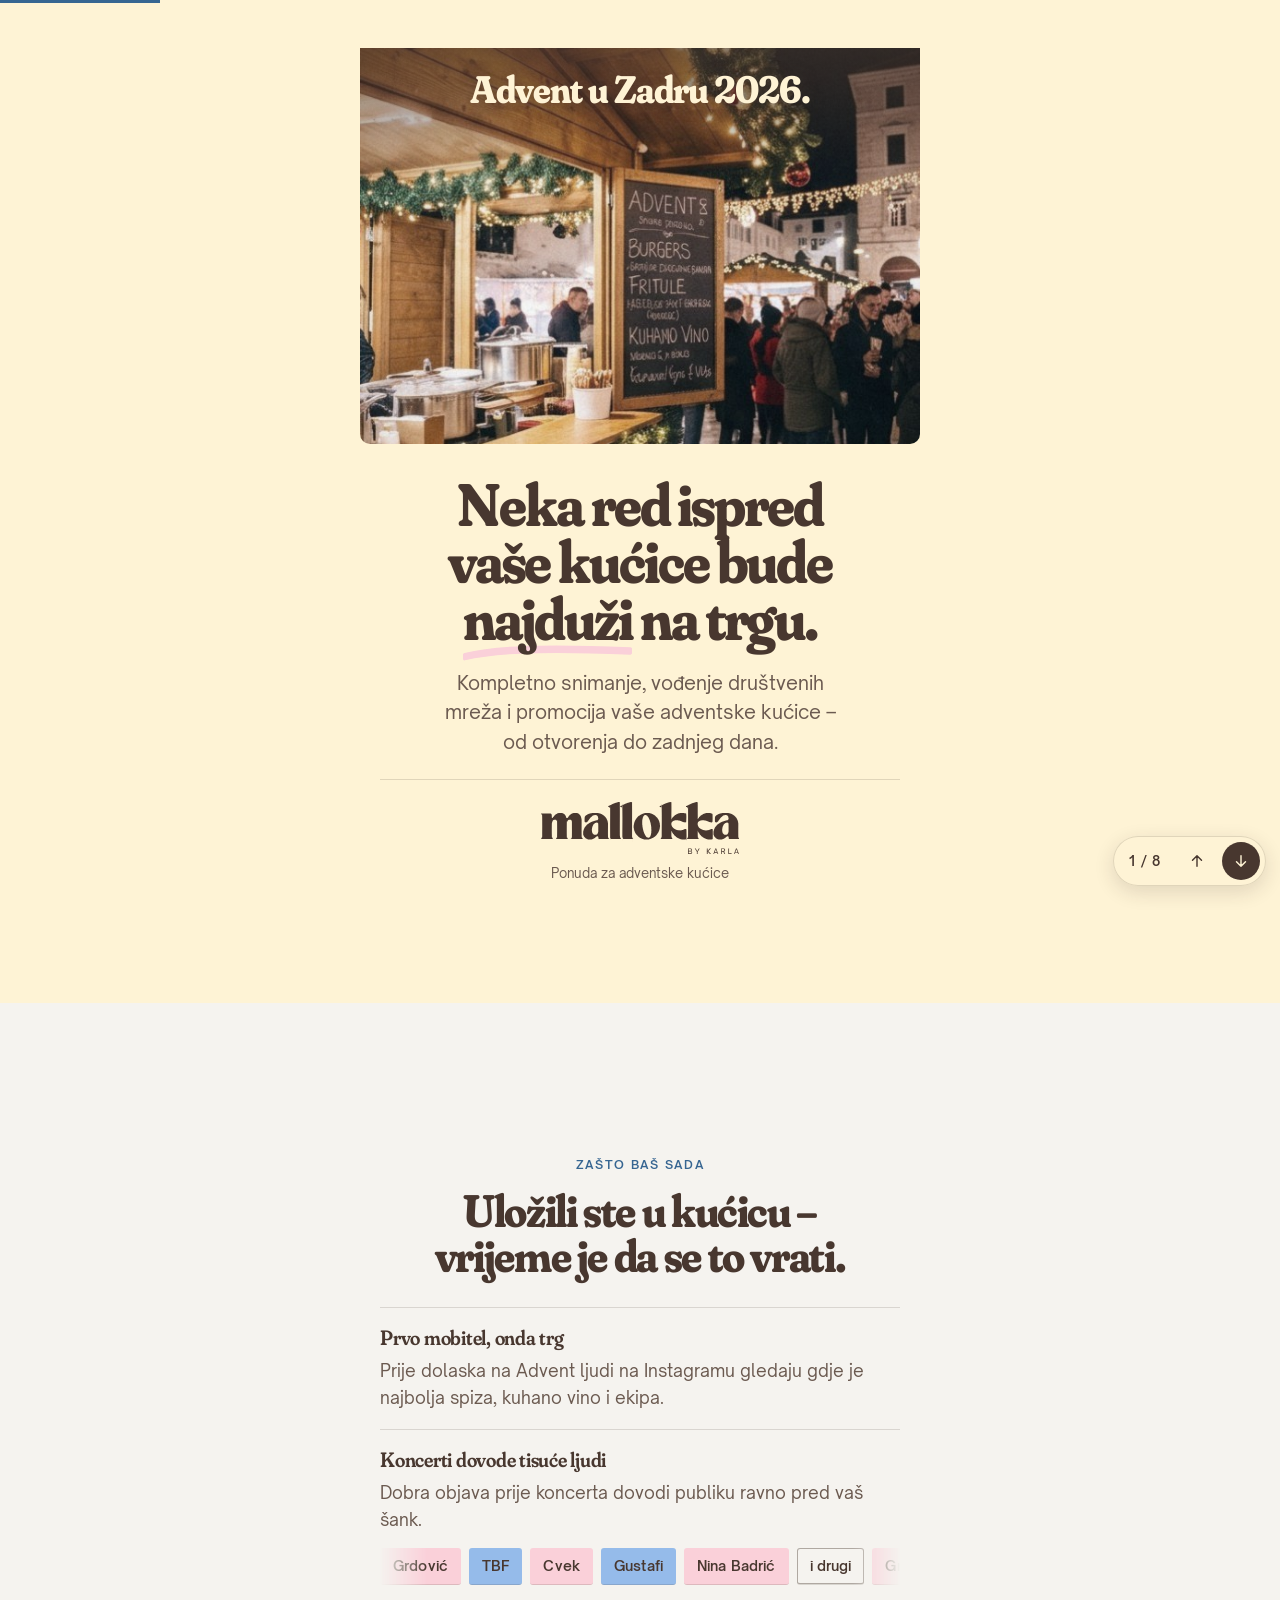
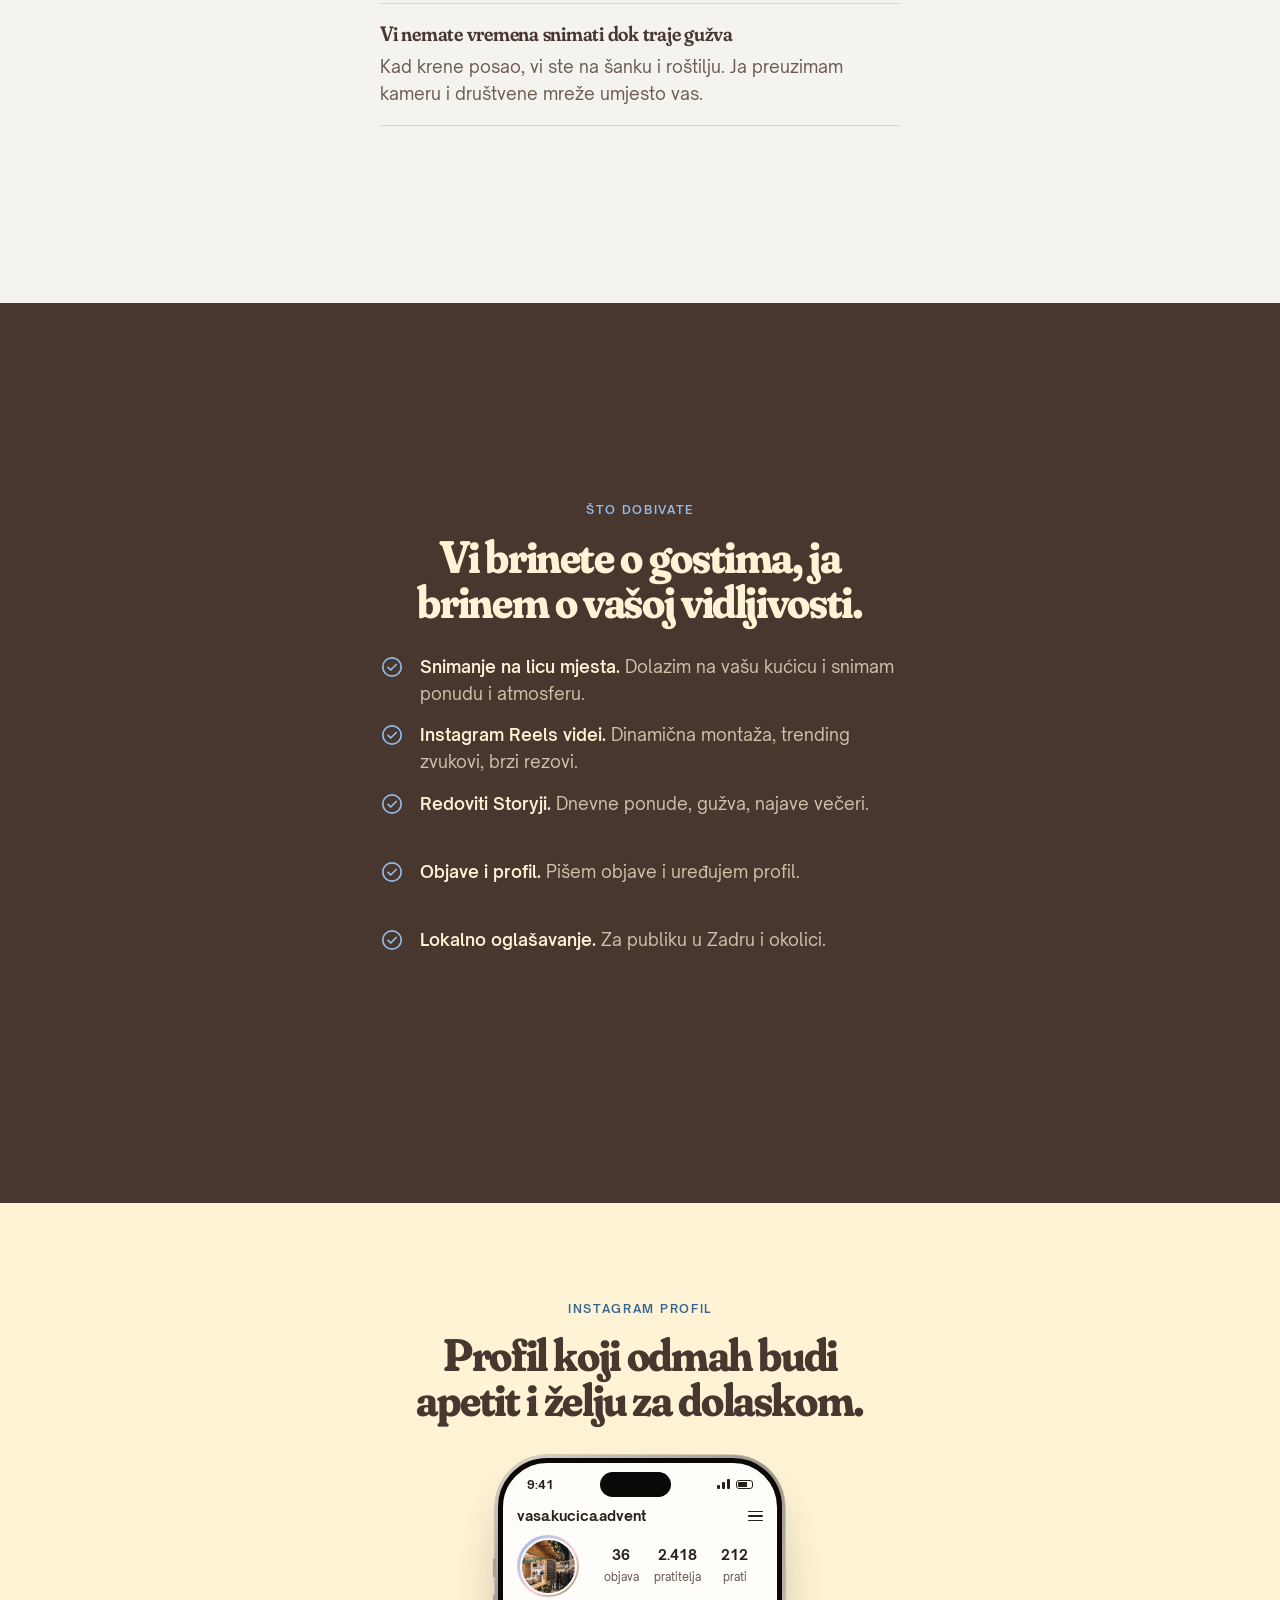
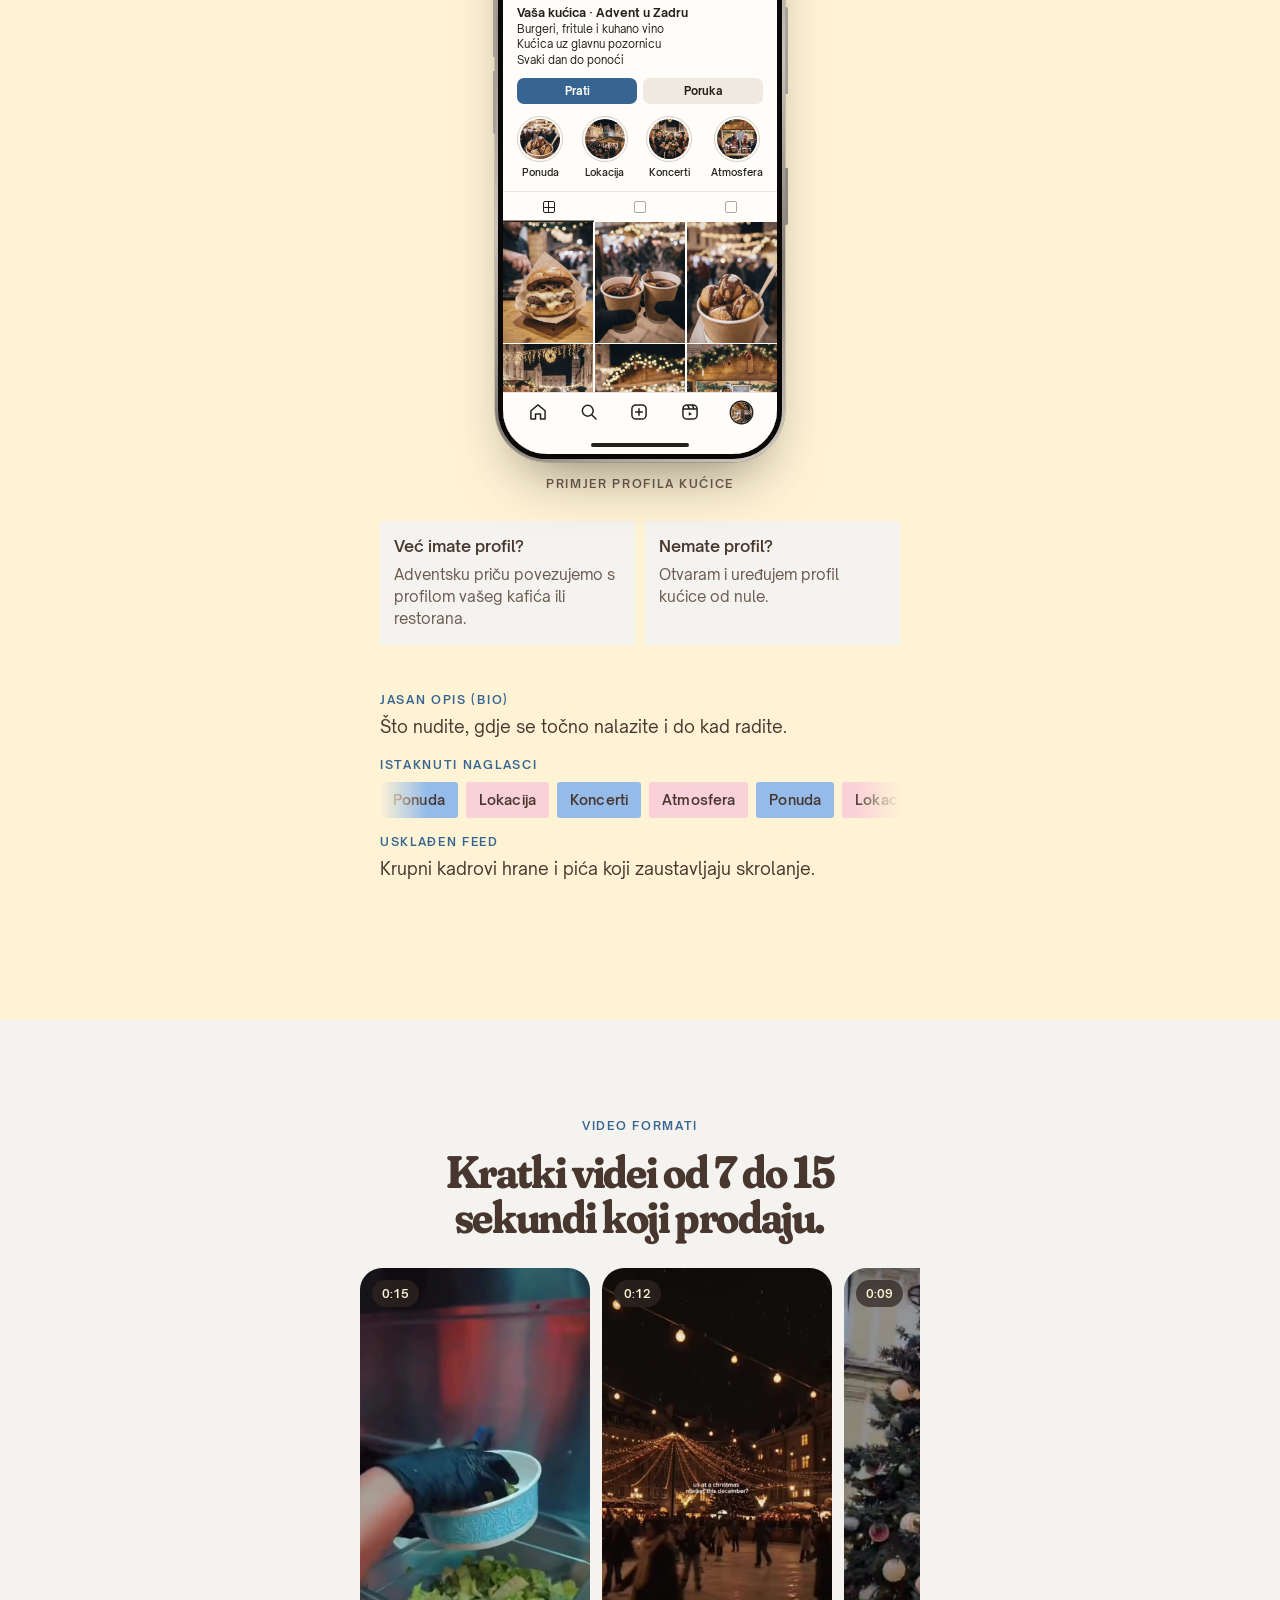
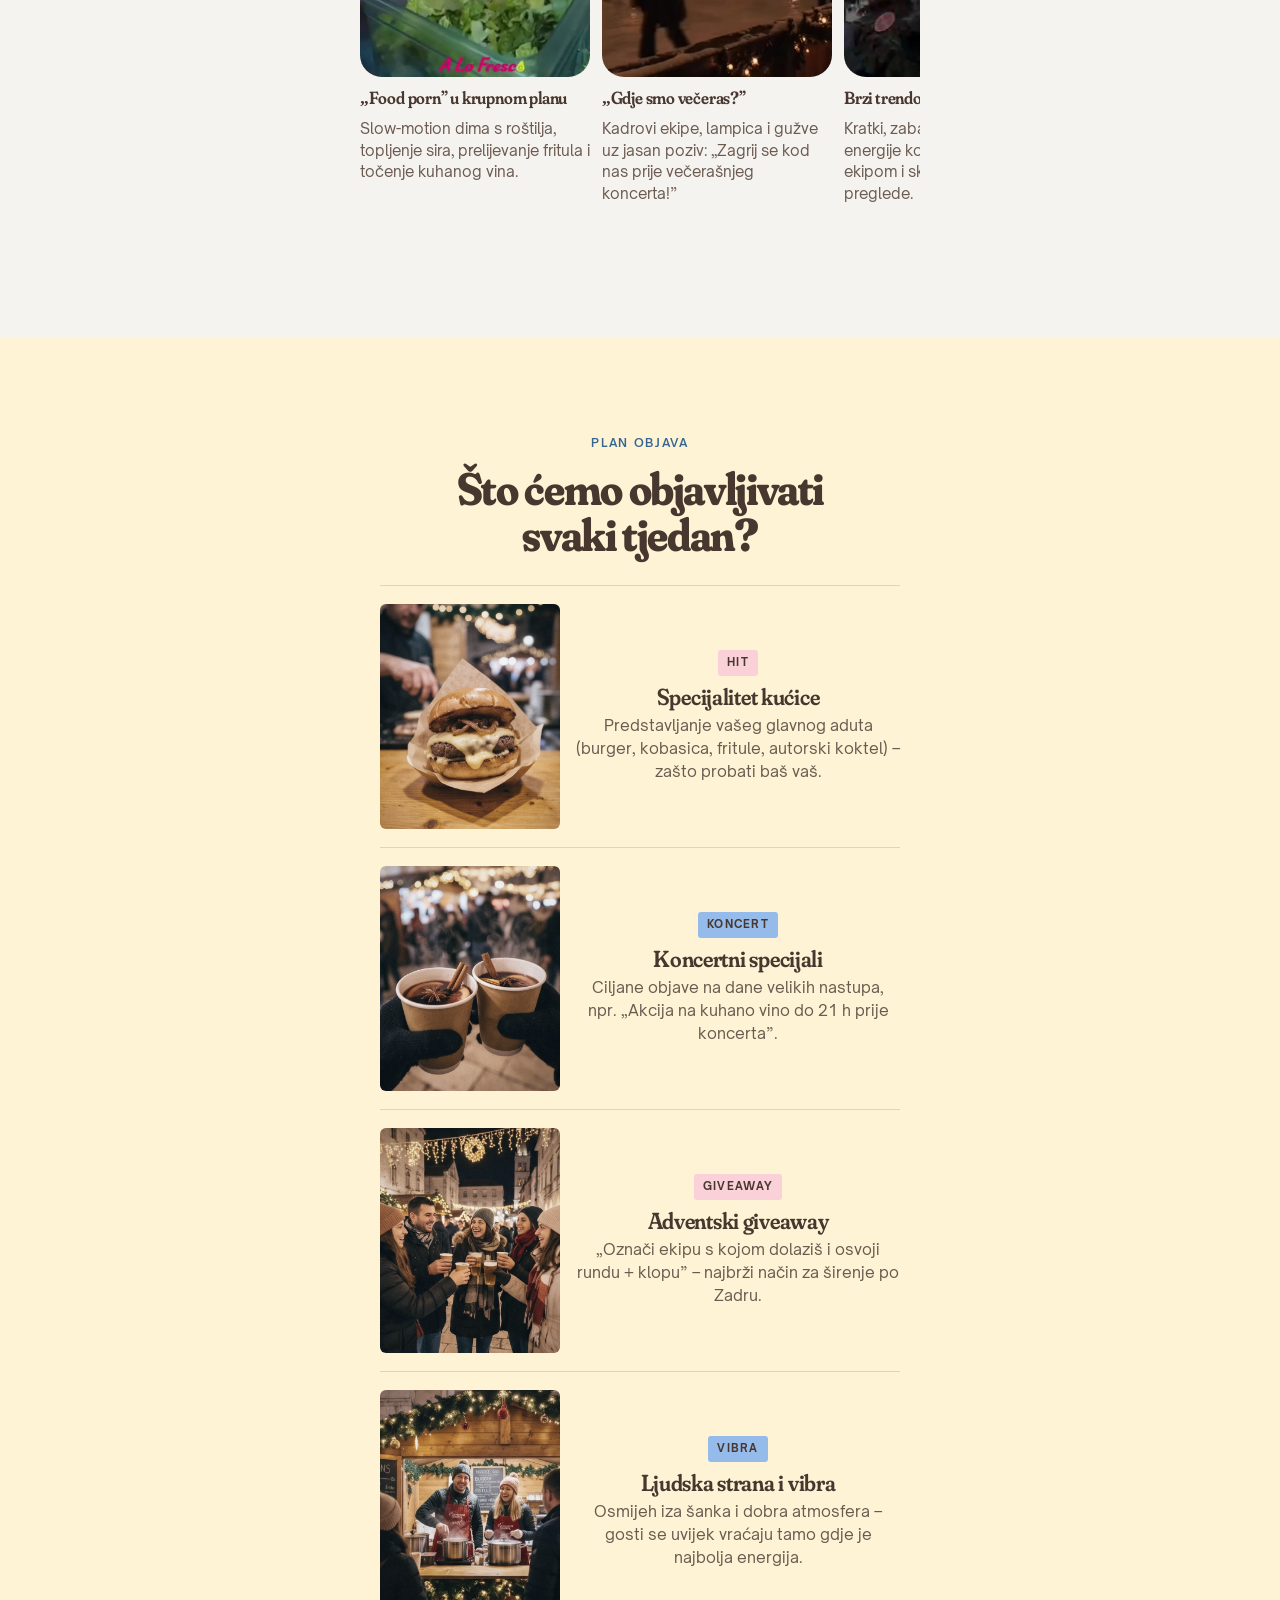
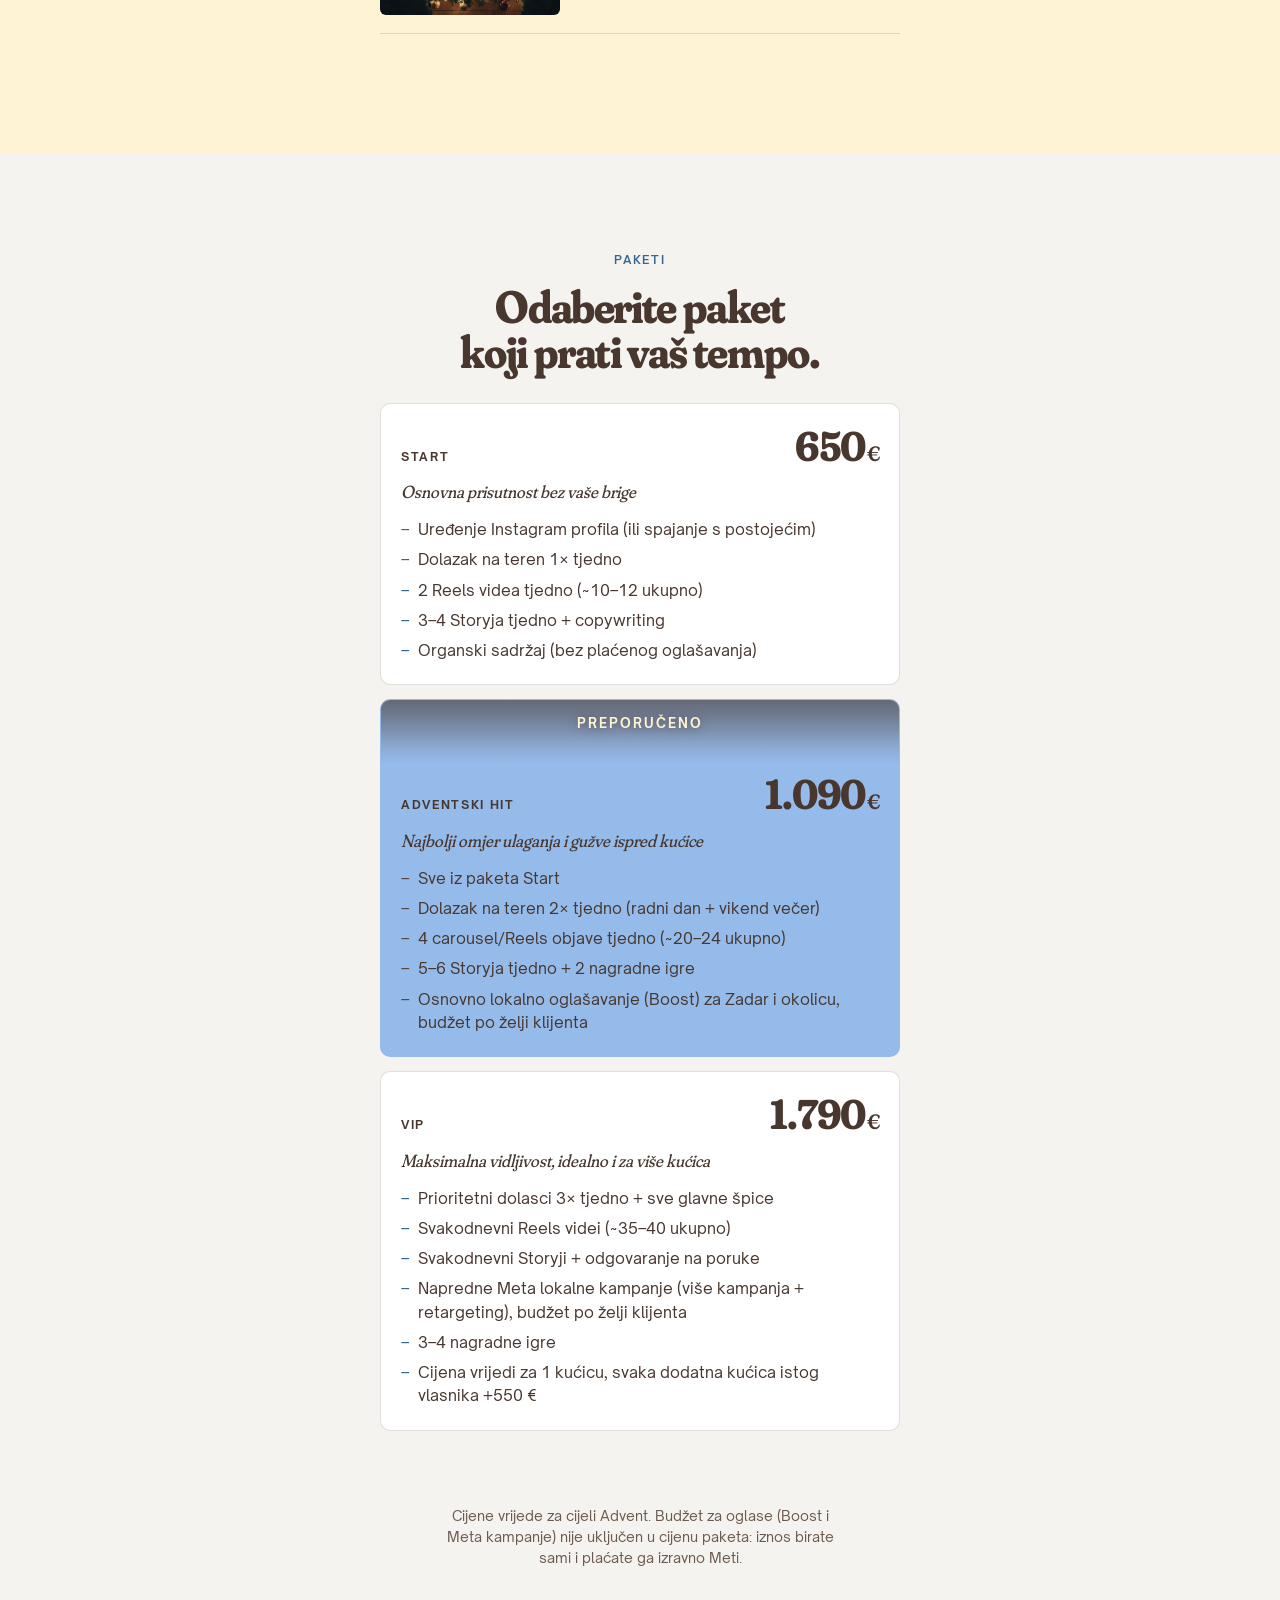
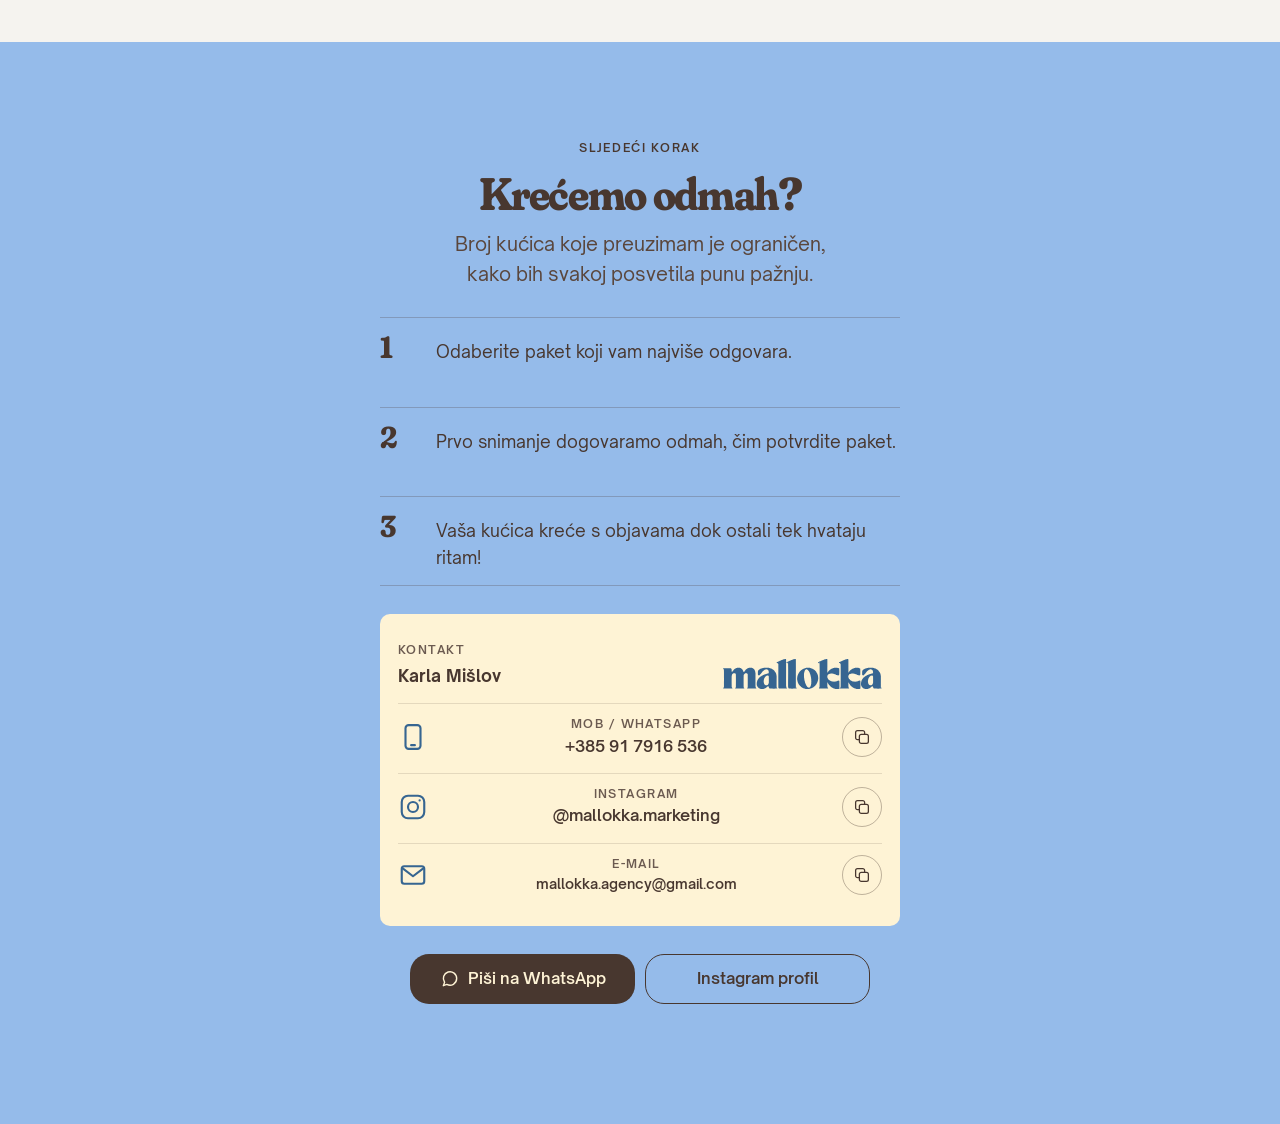
==== index.html @ 6163750f "Paketi: napomena o cijenama centrirana između zadnje kartice i sljedeće sekcije Co-Authored-By: Clau" ====
<!doctype html>
<html lang="hr">
<head>
<meta charset="utf-8">
<meta name="viewport" content="width=device-width, initial-scale=1, viewport-fit=cover">
<meta name="description" content="Snimanje, vođenje društvenih mreža i promocija adventskih kućica u Zadru – MALLOKKA by Karla.">
<meta property="og:title" content="Advent u Zadru 2026. – MALLOKKA ponuda">
<meta property="og:description" content="Neka red ispred vaše kućice bude najduži na trgu.">
<meta property="og:type" content="website">
<meta property="og:image" content="https://advent-ponuda.vercel.app/img/p5.jpg?v=7e0de96e">
<meta property="og:url" content="https://advent-ponuda.vercel.app/">
<meta name="theme-color" content="#fef3d5">
<meta name="robots" content="noindex">
<style>
:root{padding-top:env(safe-area-inset-top,0px);padding-bottom:env(safe-area-inset-bottom,0px)}
body{margin:0}
img{max-width:100%}
[hidden]{display:none!important}
</style>
<title>Advent u Zadru 2026</title>
<style>
@font-face{font-family:"Mallokka Dje";src:url(fonts/MallokkaDje.woff2) format("woff2");font-weight:100 900;unicode-range:U+0111;font-display:swap}
@font-face{font-family:"Open Sauce One";src:url(fonts/OpenSauceOne-400.woff2) format("woff2");font-weight:400;font-display:swap}
@font-face{font-family:"Open Sauce One";src:url(fonts/OpenSauceOne-500.woff2) format("woff2");font-weight:500;font-display:swap}
@font-face{font-family:"Open Sauce One";src:url(fonts/OpenSauceOne-600.woff2) format("woff2");font-weight:600;font-display:swap}
@font-face{font-family:"Open Sauce One";src:url(fonts/OpenSauceOne-700.woff2) format("woff2");font-weight:700;font-display:swap}
@font-face{font-family:"Fraunces";src:url(fonts/Fraunces-Variable.woff2) format("woff2");font-weight:100 900;font-display:swap}

/* Layout: a vertical story deck — one full-height slide per idea, a single 560px column, snap-scrolled on the phone. */
:root{
  --surface:#fef3d5;          /* cream ground */
  --surface-2:#f5f3ef;        /* paper */
  --raised:#ffffff;
  --inverse:#48372f;          /* espresso band */
  --on-inverse:#fef3d5;
  --on-inverse-muted:rgba(254,243,213,.74);
  --text:#48372f;
  --muted:#6b5a50;
  --accent:#366591;           /* sea: blue that carries text on light */
  --sky:#95bbea;              /* brand fill, light in both themes */
  --blush:#fad0d9;
  --olive:#6b7346;
  --on-fill:#48372f;          /* text on sky / blush, both themes */
  --on-fill-muted:#5a463c;
  --line:rgba(72,55,47,.16);
  --line-strong:rgba(72,55,47,.4);
  --chrome:rgba(254,243,213,.9);

  --font-display:"Fraunces","Playfair Display",Georgia,"Times New Roman",serif;
  --font-axes:"opsz" 144,"SOFT" 100,"WONK" 1;
  --font-body:"Mallokka Dje","Open Sauce One","Segoe UI",system-ui,-apple-system,sans-serif;

  --g:max(20px, env(safe-area-inset-left, 0px));
  --gr:max(20px, env(safe-area-inset-right, 0px));
  --col:560px;
  --ease:cubic-bezier(.16,1,.3,1);
  --swash:url("data:image/svg+xml,%3Csvg xmlns='http://www.w3.org/2000/svg' viewBox='0 0 200 12' preserveAspectRatio='none'%3E%3Cpath d='M2 8.4C38 3.6 92 2.2 198 4.6' stroke='%23fad0d9' stroke-width='5' stroke-linecap='round' fill='none'/%3E%3C/svg%3E");
}
@media (prefers-color-scheme:dark){:root:not([data-theme="light"]){
  --surface:#241c17;--surface-2:#1c1511;--raised:#3a2e28;
  --inverse:#fef3d5;--on-inverse:#48372f;--on-inverse-muted:rgba(72,55,47,.78);
  --text:#fef3d5;--muted:#c4b49c;--accent:#95bbea;--olive:#a9b27a;
  --line:rgba(254,243,213,.16);--line-strong:rgba(254,243,213,.4);--chrome:rgba(36,28,23,.9);
  color-scheme:dark}}
:root[data-theme="dark"]{
  --surface:#241c17;--surface-2:#1c1511;--raised:#3a2e28;
  --inverse:#fef3d5;--on-inverse:#48372f;--on-inverse-muted:rgba(72,55,47,.78);
  --text:#fef3d5;--muted:#c4b49c;--accent:#95bbea;--olive:#a9b27a;
  --line:rgba(254,243,213,.16);--line-strong:rgba(254,243,213,.4);--chrome:rgba(36,28,23,.9);
  color-scheme:dark}

*,*::before,*::after{box-sizing:border-box}
html{scroll-snap-type:y proximity;scroll-behavior:smooth;-webkit-text-size-adjust:100%}
@media (prefers-reduced-motion:reduce){html{scroll-behavior:auto}}
body{background:var(--surface);color:var(--text);font-family:var(--font-body);font-size:1.0625rem;line-height:1.6;-webkit-font-smoothing:antialiased}
::selection{background:var(--blush);color:#48372f}
body::before{content:"";position:fixed;inset:0 0 auto;height:env(safe-area-inset-top,0px);z-index:10;background:var(--surface)}

/* ---- slide frame ---- */
.slide{min-height:100svh;scroll-snap-align:start;display:flex;flex-direction:column;justify-content:center;padding-block:64px 104px;position:relative}
.slide--paper{background:var(--surface-2)}
.slide--inverse{background:var(--inverse);color:var(--on-inverse)}
.slide--sky{background:var(--sky);color:var(--on-fill)}
.in{width:100%;max-width:var(--col);margin-inline:auto;padding-left:var(--g);padding-right:var(--gr);display:flex;flex-direction:column;gap:28px;min-width:0}
.bleed{width:100%;max-width:var(--col);margin-inline:auto}

/* ---- type ---- */
.label{font-size:.75rem;font-weight:600;letter-spacing:.14em;text-transform:uppercase;color:var(--accent);margin:0}
.slide--inverse .label{color:var(--sky)}
:root[data-theme="dark"] .slide--inverse .label{color:#366591}
@media (prefers-color-scheme:dark){:root:not([data-theme="light"]) .slide--inverse .label{color:#366591}}
.slide--sky .label{color:var(--on-fill)}
h1,h2,h3,.price{font-family:var(--font-display);font-variation-settings:var(--font-axes);margin:0;text-wrap:balance}
h1{font-size:clamp(2.6rem,11.4vw,3.75rem);line-height:.95;font-weight:700;letter-spacing:-.035em}
h2{font-size:clamp(2.05rem,8.6vw,2.85rem);line-height:1;font-weight:700;letter-spacing:-.03em}
h3{font-size:1.3rem;line-height:1.2;font-weight:600;letter-spacing:-.012em}
p{margin:0}
.lede{font-size:1.1875rem;line-height:1.55;color:var(--muted);max-width:34ch}
.slide--inverse .lede{color:var(--on-inverse-muted)}
.slide--sky .lede{color:var(--on-fill-muted)}
.muted{color:var(--muted)}
.swash{background-image:var(--swash);background-repeat:no-repeat;background-position:0 100%;background-size:100% .3em;padding-bottom:.12em}
.head{display:flex;flex-direction:column;align-items:center;text-align:center;gap:14px}

/* ---- editorial list: hairline-separated items ---- */
.items{list-style:none;margin:0;padding:0;border-top:1px solid var(--line)}
.items li{padding-block:18px;border-bottom:1px solid var(--line);display:flex;flex-direction:column;gap:6px}
.items p{color:var(--muted)}
.items b{color:var(--text);font-weight:600}
.dash{list-style:none;margin:0;padding:0;display:flex;flex-direction:column;gap:8px}
.dash li{padding-left:1.1em;position:relative}
.dash li::before{content:"–";position:absolute;left:0;color:var(--accent)}

/* ---- cover ---- */
.cover{justify-content:flex-start;padding-top:0}
.cover-photo{position:relative;aspect-ratio:4/4.2;max-height:54svh;width:100%;overflow:hidden;border-radius:0 0 10px 10px}
.cover-photo img{width:100%;height:100%;object-fit:cover;display:block}
.cover-photo .tag{position:absolute;top:0;left:0;right:0;display:block;text-align:center;padding:22px var(--gr) 84px var(--g);background:linear-gradient(180deg,rgba(72,55,47,.62) 0%,rgba(72,55,47,.48) 25%,rgba(72,55,47,.3) 50%,rgba(72,55,47,.12) 75%,rgba(72,55,47,0) 100%);color:#fef3d5;font-family:var(--font-display);font-variation-settings:var(--font-axes);font-weight:700;font-size:clamp(1.75rem,7.6vw,2.4rem);line-height:1;letter-spacing:-.025em;text-shadow:0 2px 16px rgba(72,55,47,.6)}
.cover .in{padding-top:32px;gap:22px;text-align:center;align-items:center}
.cover .brand{align-self:stretch}
.brand{display:flex;flex-direction:column;align-items:center;gap:10px;padding-top:22px;border-top:1px solid var(--line);text-align:center}
.brand svg{height:52px;width:auto;color:var(--text);display:block}
.brand small{font-size:.8125rem;color:var(--muted);text-align:center;line-height:1.4}

/* ---- reasons ---- */
.concerts{display:flex;flex-wrap:wrap;gap:6px;margin-top:6px}
.chip{font-size:.8125rem;font-weight:600;padding:5px 12px;border-radius:999px;background:var(--blush);color:var(--on-fill)}
.chip--sky{background:var(--sky)}
.chip--line{background:transparent;color:var(--text);border:1px solid var(--line-strong)}
/* performer ticker: squared tags drifting left → right in one band */
.ticker{overflow:hidden;margin-top:8px;-webkit-mask-image:linear-gradient(90deg,transparent,#000 9%,#000 91%,transparent);mask-image:linear-gradient(90deg,transparent,#000 9%,#000 91%,transparent)}
.ticker-track{display:flex;width:max-content;animation:ticker 20s linear infinite;will-change:transform;-webkit-backface-visibility:hidden;backface-visibility:hidden}
/* pause on hover only where a real pointer hovers; on touch, iOS keeps :hover stuck after a tap/scroll and the band would freeze */
@media (hover:hover) and (pointer:fine){.ticker:hover .ticker-track{animation-play-state:paused}}
.ticker.is-paused .ticker-track{animation-play-state:paused}
.ticker-set{display:flex;gap:8px;padding:0 8px 0 0;margin:0;list-style:none}
.ticker-set li{font-size:.875rem;font-weight:600;letter-spacing:.01em;padding:7px 13px;border-radius:3px;background:var(--blush);color:var(--on-fill);white-space:nowrap}
.ticker-set li.t-sky{background:var(--sky)}
.ticker-set li.t-line{background:transparent;color:var(--text);box-shadow:inset 0 0 0 1px var(--line-strong)}
@keyframes ticker{from{transform:translateX(-50%)}to{transform:translateX(0)}}
/* with "Reduce Motion" on (common on iPhones) the band keeps drifting, just slower; a tap pauses it */
@media (prefers-reduced-motion:reduce){.ticker-track{animation-duration:40s}}

/* ---- inverse: what I do ---- */
.checks{list-style:none;margin:0;padding:0;display:grid;grid-auto-rows:1fr;gap:14px}
.checks li{display:grid;grid-template-columns:28px 1fr;gap:12px;align-items:start}
.checks svg{width:24px;height:24px;margin-top:2px;color:var(--sky)}
:root[data-theme="dark"] .checks svg{color:#366591}
@media (prefers-color-scheme:dark){:root:not([data-theme="light"]) .checks svg{color:#366591}}
.checks b{font-weight:600}
.checks span{color:var(--on-inverse-muted)}
.quote{font-family:var(--font-display);font-variation-settings:var(--font-axes);font-size:1.25rem;line-height:1.3;font-style:italic;border-top:1px solid currentColor;padding-top:18px;opacity:.9}

/* ---- profile ---- */
/* phone mock: a fixed light app screen inside an espresso handset, same in both themes */
.phone-wrap{margin:4px 0 0;display:flex;flex-direction:column;align-items:center;gap:12px}
.phone-wrap figcaption{font-size:.75rem;font-weight:600;letter-spacing:.14em;text-transform:uppercase;color:var(--muted)}
/* iPhone Pro proportions: 71.5 x 149.6 mm body, thin titanium band, black bezel, Dynamic Island */
.phone{position:relative;width:min(290px,80%);aspect-ratio:71.5/149.6;min-height:0;height:auto;border-radius:52px;padding:3px;background:linear-gradient(150deg,#dcd6ce 0%,#9a948d 22%,#c9c3bb 48%,#827c76 74%,#d3cdc5 100%);box-shadow:0 0 0 .5px rgba(47,38,34,.35),0 30px 60px -26px rgba(47,38,34,.6)}
.phone::before{content:"";position:absolute;left:-2.5px;top:17%;width:3px;height:29%;border-radius:2px 0 0 2px;background:linear-gradient(180deg,#a8a29a 0 11%,transparent 11% 21%,#a8a29a 21% 56%,transparent 56% 64%,#a8a29a 64% 100%)}
.phone::after{content:"";position:absolute;right:-2.5px;top:25%;width:3px;height:36%;border-radius:0 2px 2px 0;background:linear-gradient(180deg,#a8a29a 0 40%,transparent 40% 74%,#8f8982 74% 100%)}
.screen{position:absolute;inset:3px;background:#fffdf9;color:#262019;border:5px solid #0b0908;border-radius:49px;overflow:hidden;font-family:var(--font-body);line-height:1.3}
.sb{display:flex;justify-content:space-between;align-items:center;padding:9px 24px 4px;font-size:.75rem;font-weight:700;font-variant-numeric:tabular-nums}
.island{width:31%;height:25px;background:#0b0908;border-radius:999px;display:block}
.sb-ic{display:flex;align-items:flex-end;gap:2px;height:10px}
.sb-ic b{width:3px;background:#262019;border-radius:1px}
.sb-ic b:nth-child(1){height:4px}.sb-ic b:nth-child(2){height:7px}.sb-ic b:nth-child(3){height:10px}
.sb-ic em{width:17px;height:9px;border:1.3px solid #262019;border-radius:3px;margin-left:4px;background:linear-gradient(90deg,#262019 70%,transparent 70%);background-clip:content-box;padding:1px}
.ig-top{display:flex;justify-content:space-between;align-items:center;padding:6px 14px 8px}
.ig-user{font-weight:700;font-size:.875rem;letter-spacing:-.01em}
.ig-menu{display:flex;flex-direction:column;gap:3px}
.ig-menu i{display:block;width:15px;height:1.6px;background:#262019;border-radius:2px}
.ig-head{display:grid;grid-template-columns:auto 1fr;gap:14px;align-items:center;padding:2px 14px 8px}
.ig-av{width:62px;height:62px;border-radius:50%;padding:2.5px;background:linear-gradient(135deg,#95bbea,#fad0d9 60%,#858e59);display:block}
.ig-av img{width:100%;height:100%;border-radius:50%;object-fit:cover;border:2.5px solid #fffdf9;display:block}
.ig-stats{display:grid;grid-template-columns:repeat(3,1fr);text-align:center}
.ig-stats b{display:block;font-size:.875rem;font-weight:700;font-variant-numeric:tabular-nums}
.ig-stats span{font-size:.6875rem;color:#5f5148}
.ig-bio{display:flex;flex-direction:column;padding:0 14px 10px;font-size:.6875rem;line-height:1.4}
.ig-bio b{font-size:.75rem;font-weight:700}
.ig-btns{display:grid;grid-template-columns:1fr 1fr;gap:6px;padding:0 14px 12px}
.ig-btns span{font-size:.6875rem;font-weight:700;text-align:center;padding:6px 0;border-radius:7px;background:#efe9e1}
.ig-btns span.on{background:#366591;color:#fffdf9}
.ig-hl{display:flex;justify-content:space-between;padding:0 14px 12px}
.ig-hl div{display:flex;flex-direction:column;align-items:center;gap:4px;font-size:.625rem;font-weight:500}
.ig-hl span{width:46px;height:46px;border-radius:50%;padding:2px;border:1.2px solid #d8cfc4;display:block}
.ig-hl img{width:100%;height:100%;border-radius:50%;object-fit:cover;display:block}
.ig-tabs{display:grid;grid-template-columns:repeat(3,1fr);border-top:1px solid #ebe4da}
.ig-tabs i{height:30px;position:relative;display:block}
.ig-tabs i::after{content:"";position:absolute;left:50%;top:50%;width:12px;height:12px;transform:translate(-50%,-50%);border:1.4px solid #b3a79b;border-radius:2px}
.ig-tabs i.on{box-shadow:inset 0 -1.5px 0 #262019}
.ig-tabs i.on::after{border-color:#262019;background:linear-gradient(#262019,#262019) 50% 0/1.4px 100% no-repeat,linear-gradient(#262019,#262019) 0 50%/100% 1.4px no-repeat}
.feed{display:grid;grid-template-columns:repeat(3,1fr);gap:1.5px;background:#fffdf9}
.feed img{width:100%;aspect-ratio:3/4;object-fit:cover;display:block}
.ig-nav{position:absolute;left:0;right:0;bottom:0;height:62px;background:#fffdf9;border-top:1px solid #ebe4da;display:flex;justify-content:space-around;align-items:flex-start;padding:9px 10px 0}
.ig-nav svg{width:20px;height:20px;color:#262019}
.ig-nav .me{width:21px;height:21px;border-radius:50%;overflow:hidden;box-shadow:0 0 0 1.4px #262019;display:block}
.ig-nav .me img{width:100%;height:100%;object-fit:cover;display:block}
.home-ind{position:absolute;left:0;right:0;bottom:7px;display:flex;justify-content:center}
.home-ind i{width:36%;height:4px;border-radius:999px;background:#262019;display:block}
.cases{display:grid;grid-template-columns:1fr 1fr;gap:10px}
.case{background:var(--surface-2);padding:14px 14px 16px;display:flex;flex-direction:column;gap:6px;font-size:.9375rem;line-height:1.45}
.case b{font-weight:600;font-size:1rem}
.case span{color:var(--muted)}
.bio{display:flex;flex-direction:column;gap:14px}
.bio dt{font-size:.75rem;font-weight:600;letter-spacing:.14em;text-transform:uppercase;color:var(--accent)}
.bio dd{margin:4px 0 0}
.bio dl{margin:0;display:flex;flex-direction:column;gap:14px}

/* ---- video formats: swipe row ---- */
.reel-row{display:flex;gap:12px;overflow-x:auto;scroll-snap-type:x mandatory;padding:4px var(--gr) 12px var(--g);margin:0;list-style:none;scrollbar-width:none}
.reel-row::-webkit-scrollbar{display:none}
.reel{flex:0 0 min(64vw,230px);scroll-snap-align:start;display:flex;flex-direction:column;gap:10px}
.reel figure{margin:0;position:relative;aspect-ratio:9/16;overflow:hidden;background:#2f2622;border-radius:22px}
.reel img,.reel video{width:100%;height:100%;object-fit:cover;display:block}
.reel .len{position:absolute;top:12px;left:12px;background:rgba(47,38,34,.72);color:#fef3d5;font-size:.75rem;font-weight:600;padding:4px 10px;border-radius:999px;font-variant-numeric:tabular-nums}
.reel h3{font-size:1.1rem}
.reel p{font-size:.9375rem;line-height:1.45;color:var(--muted)}

/* ---- weekly pillars ---- */
.strip{display:grid;grid-template-columns:repeat(4,1fr);gap:8px}
.strip img{width:100%;aspect-ratio:3/4;object-fit:cover;display:block;border-radius:6px}
.pillars li{display:grid;grid-template-columns:clamp(128px,38%,180px) minmax(0,1fr);gap:16px;align-items:center}
.pillars li > div{display:flex;flex-direction:column;justify-content:center;align-items:center;text-align:center;gap:4px;min-width:0}
.pthumb{width:100%;aspect-ratio:4/5;object-fit:cover;border-radius:6px;display:block}
.pillars .tag{align-self:center;font-size:.6875rem;font-weight:700;letter-spacing:.12em;text-transform:uppercase;padding:4px 9px;border-radius:3px;background:var(--blush);color:var(--on-fill);margin-bottom:4px}
.pillars .tag.t-sky{background:var(--sky)}
.pillars p{font-size:.96875rem;line-height:1.5}
.pillars h3{text-align:center}
.pillars h3{font-size:1.45rem;line-height:1.1}

/* ---- packages ---- */
.packs{display:flex;flex-direction:column;gap:14px}
.pack{background:var(--raised);border:1px solid var(--line);border-radius:10px;padding:22px 20px 22px;display:flex;flex-direction:column;gap:14px}
.pack--hit{background:var(--sky);color:var(--on-fill);border-color:transparent;position:relative;overflow:hidden}
.hit-banner{display:block;margin:-22px -20px -4px;padding:13px 20px 30px;text-align:center;color:#fef3d5;font-size:.8125rem;font-weight:700;letter-spacing:.16em;text-transform:uppercase;background:linear-gradient(180deg,rgba(72,55,47,.62) 0%,rgba(72,55,47,.48) 25%,rgba(72,55,47,.3) 50%,rgba(72,55,47,.12) 75%,rgba(72,55,47,0) 100%);text-shadow:0 1px 10px rgba(72,55,47,.6)}
.pack--hit .muted,.pack--hit .dash li::before{color:var(--on-fill-muted)}
.pack-top{display:flex;justify-content:space-between;align-items:baseline;gap:12px;flex-wrap:wrap}
.pack-name{font-size:.75rem;font-weight:700;letter-spacing:.14em;text-transform:uppercase}
.price{font-size:2.6rem;line-height:1;font-weight:700;letter-spacing:-.03em;font-variant-numeric:lining-nums}
.price small{font-size:.5em;font-weight:600;margin-left:2px}
.pack-for{font-family:var(--font-display);font-variation-settings:var(--font-axes);font-style:italic;font-size:1.1rem;line-height:1.3}
/* note sits centred in the band between the last card and the next slide: the slide's bottom padding moves into the note */
#s7{padding-bottom:0}
.pack-note{font-size:.875rem;line-height:1.5;color:var(--muted);text-align:center;max-width:44ch;margin:-28px auto 0;padding-block:66px}
.pack .dash{font-size:.96875rem;line-height:1.5;gap:7px}
.badge{background:var(--inverse);color:var(--on-inverse);font-size:.6875rem;font-weight:700;letter-spacing:.14em;text-transform:uppercase;padding:5px 11px;border-radius:999px}
.pack--hit .badge{background:#48372f;color:#fef3d5}
.terms{font-size:.875rem;line-height:1.5;color:var(--muted);border-left:2px solid var(--blush);padding-left:12px}

/* ---- closing ---- */
.steps{list-style:none;margin:0;padding:0;counter-reset:s;display:grid;grid-auto-rows:1fr;gap:0;border-top:1px solid rgba(72,55,47,.25)}
.steps li{counter-increment:s;display:grid;grid-template-columns:44px 1fr;gap:12px;align-items:baseline;padding-block:14px;border-bottom:1px solid rgba(72,55,47,.25)}
.steps li::before{content:counter(s);font-family:var(--font-display);font-variation-settings:var(--font-axes);font-weight:700;font-size:1.9rem;line-height:1}
.contact{background:#fef3d5;color:#48372f;padding:20px 18px;border-radius:10px;display:flex;flex-direction:column;gap:4px}
.contact .who{display:flex;align-items:flex-end;justify-content:space-between;gap:12px;padding-bottom:10px}
.contact .who svg{height:46px;width:auto;color:#48372f}
.contact .who .who-logo{height:30px;width:auto;max-width:55%;color:#366591;flex:0 1 auto}
.contact .who b{white-space:nowrap}
#v-mail{font-size:.875rem}
.contact .who b{font-size:1.05rem}
.row{display:grid;grid-template-columns:32px minmax(0,1fr) 40px;gap:8px;align-items:center;padding-block:10px;border-top:1px solid rgba(72,55,47,.14)}
.row svg.ic{width:30px;height:30px;color:#366591}
.row > div{text-align:center}
.row .val{display:block;font-size:1rem;font-weight:600;user-select:all;-webkit-user-select:all;min-width:0;overflow-wrap:break-word;font-variant-numeric:tabular-nums}
.row .k{display:block;font-size:.75rem;font-weight:600;letter-spacing:.12em;text-transform:uppercase;color:#6b5a50}
.copy{border:1px solid rgba(72,55,47,.35);background:transparent;color:#48372f;border-radius:999px;width:40px;height:40px;padding:0;display:grid;place-items:center;cursor:pointer;transition:background .2s var(--ease)}
.copy svg{width:18px;height:18px}
.copy .i-ok{display:none}
.copy[data-done] .i-ok{display:block}
.copy[data-done] .i-copy{display:none}
.copy:hover{background:rgba(72,55,47,.08)}
.copy[data-done]{background:#48372f;color:#fef3d5;border-color:#48372f}
.ctas{display:grid;grid-template-columns:repeat(auto-fit,minmax(210px,1fr));gap:10px;width:100%;max-width:460px;margin-inline:auto}
.btn{display:flex;align-items:center;justify-content:center;gap:8px;min-height:50px;padding:0 22px;border-radius:19px;font-weight:600;text-decoration:none;font-size:1rem;transition:transform .2s var(--ease),background .2s var(--ease)}
.btn--dark{background:#48372f;color:#fef3d5}
.btn--dark:hover{background:#2f2622;transform:translateY(-1px)}
.btn--line{border:1.5px solid #48372f;color:#48372f}
.btn--line:hover{background:rgba(72,55,47,.08);transform:translateY(-1px)}
.btn svg{width:20px;height:20px}
:where(a,button):focus-visible{outline:none;box-shadow:0 0 0 2px var(--surface),0 0 0 4px var(--accent);border-radius:999px}

/* ---- deck chrome ---- */
.progress{position:fixed;top:env(safe-area-inset-top,0px);left:0;right:0;height:3px;z-index:20;background:transparent}
.progress i{display:block;height:100%;width:12.5%;background:var(--accent);transform-origin:left;transition:width .5s var(--ease)}
.nav{position:fixed;z-index:20;right:max(14px, calc(env(safe-area-inset-right,0px) + 10px));bottom:calc(env(safe-area-inset-bottom,0px) + 14px);display:flex;align-items:center;gap:6px;background:var(--chrome);color:var(--text);border:1px solid var(--line);border-radius:999px;padding:5px 5px 5px 14px;-webkit-backdrop-filter:blur(10px);backdrop-filter:blur(10px);box-shadow:0 6px 20px rgba(47,38,34,.14)}
.nav .count{font-size:.8125rem;font-weight:600;font-variant-numeric:tabular-nums;letter-spacing:.04em;min-width:3.4em}
.nav button{width:38px;height:38px;border-radius:999px;border:0;background:var(--text);color:var(--surface);display:grid;place-items:center;cursor:pointer;transition:transform .2s var(--ease)}
.nav button:hover{transform:translateY(-1px)}
.nav button[disabled]{opacity:.35;cursor:default;transform:none}
.nav button.up{background:transparent;color:var(--text)}
.nav svg{width:18px;height:18px}

@media (min-width:720px){
  .slide{padding-block:96px 120px}
  #s7{padding-bottom:0}
  .pack-note{padding-block:74px}
  .cover{padding-top:48px}
  .cover-photo{max-height:44svh}
}
</style>
</head>
<body>


<div class="progress" aria-hidden="true"><i id="bar"></i></div>

<main id="deck">

<!-- 1 · Cover -->
<section class="slide cover" id="s1" aria-label="Naslovnica">
  <div class="bleed">
    <div class="cover-photo">
      <img src="img/p5.jpg?v=7e0de96e" alt="Adventska kućica s lampicama na zadarskom trgu, navečer" width="605" height="759">
      <span class="tag">Advent u Zadru 2026.</span>
    </div>
  </div>
  <div class="in">
    <h1>Neka red ispred vaše kućice bude <span class="swash">najduži</span> na trgu.</h1>
    <p class="lede">Kompletno snimanje, vođenje društvenih mreža i promocija vaše adventske kućice – od otvorenja do zadnjeg dana.</p>
    <div class="brand">
      <svg xmlns="http://www.w3.org/2000/svg" viewBox="0 0 1058.44 277.37" role="img" aria-label="Mallokka by Karla">
  <title>Mallokka by Karla</title>
  <g fill="currentColor" fill-rule="evenodd">
    <path d="M222.63,197.23C222.63,197.23 182.25,197.46 159.26,197.42C136.26,197.38 158.94,197.52 158.76,197.12C158.58,196.71 157.99,197.20 158.76,196.30C159.54,195.40 159.65,196.10 160.91,194.62C162.16,193.14 161.70,193.65 162.25,192.18C162.80,190.71 161.96,191.57 162.44,190.53C162.92,189.50 163.14,190.49 163.58,189.30C164.02,188.12 163.22,188.87 163.66,187.24C164.10,185.61 164.37,214.55 164.80,184.77C165.23,155.00 164.91,133.81 164.84,104.53C164.77,75.24 165.04,104.32 164.61,103.43C164.18,102.54 164.03,103.14 163.66,102.06C163.29,100.97 163.98,101.37 163.58,100.41C163.18,99.46 163.07,100.37 162.55,99.41C162.03,98.44 162.76,98.85 162.14,97.73C161.52,96.61 162.16,97.30 160.82,96.30C159.49,95.29 160.78,95.67 158.44,94.94C156.10,94.20 157.88,94.21 154.32,94.25C150.77,94.29 151.40,94.31 148.56,95.05C145.71,95.78 148.43,94.81 146.42,96.30C144.40,97.78 144.42,97.56 142.97,99.18C141.52,100.79 142.89,100.02 142.39,100.78C141.88,101.54 142.35,100.24 141.56,101.29C140.78,102.34 140.80,102.15 140.21,103.70C139.62,105.26 140.38,104.58 139.92,105.61C139.45,106.65 139.33,105.05 138.92,106.58C138.51,108.12 139.21,107.95 138.77,109.88C138.33,111.80 138.10,85.71 137.70,111.93C137.31,138.16 137.28,156.05 137.68,182.72C138.08,209.38 138.35,183.93 138.81,186.01C139.28,188.08 138.53,187.00 138.97,188.48C139.41,189.96 139.60,188.94 140.04,190.12C140.48,191.31 139.80,190.87 140.20,191.77C140.60,192.67 140.65,191.74 141.15,192.63C141.66,193.52 140.68,192.92 141.60,194.24C142.52,195.56 142.98,195.23 143.71,196.30C144.44,197.37 143.62,197.21 143.62,197.21C143.62,197.21 103.24,197.45 80.25,197.42C57.25,197.39 79.93,197.52 79.75,197.12C79.57,196.71 79.35,196.89 79.75,196.30C80.15,195.70 79.95,196.81 80.86,195.47C81.78,194.14 81.48,193.93 82.29,192.59C83.10,191.26 82.68,192.81 83.12,191.77C83.55,190.73 83.03,190.90 83.50,189.71C83.98,188.53 84.01,190.11 84.43,188.48C84.86,186.85 84.19,187.56 84.68,185.19C85.18,182.81 85.41,210.34 85.80,181.89C86.19,153.45 86.19,134.47 85.76,106.17C85.33,77.88 85.07,105.07 84.61,103.29C84.15,101.51 85.61,103.57 84.48,101.23C83.35,98.90 83.45,99.09 81.48,96.79C79.51,94.50 81.38,95.77 79.01,94.86C76.64,93.95 78.45,94.23 74.90,94.27C71.34,94.30 71.51,94.36 69.14,94.95C66.76,95.53 69.18,95.40 68.29,95.88C67.41,96.37 67.83,95.70 66.68,96.30C65.54,96.89 66.59,96.13 65.10,97.53C63.61,98.94 63.62,98.57 62.55,100.20C61.49,101.82 62.58,101.22 62.14,102.04C61.70,102.86 61.69,101.73 61.32,102.47C60.94,103.22 61.60,102.93 61.10,104.12C60.60,105.30 60.43,104.28 59.93,105.76C59.43,107.24 60.16,106.60 59.70,108.23C59.24,109.86 59.03,108.07 58.64,110.29C58.25,112.51 58.93,110.11 58.62,114.40C58.31,118.70 58.05,100.00 57.78,122.22C57.51,144.44 57.50,152.87 57.87,176.13C58.24,199.39 58.16,182.53 58.82,186.83C59.48,191.13 59.24,186.84 59.70,188.07C60.15,189.29 59.62,189.04 60.08,190.23C60.55,191.41 60.54,190.23 60.99,191.36C61.43,192.49 60.46,191.91 61.32,193.36C62.18,194.81 62.34,194.14 63.37,195.39C64.41,196.63 64.20,196.81 64.20,196.81C64.20,196.81 86.01,197.22 62.96,197.33C39.92,197.43 0.18,197.12 0.18,197.12C0.18,197.12 -0.94,197.78 0.09,196.30C1.13,194.81 1.94,194.78 3.05,193.00C4.17,191.23 2.81,192.38 3.19,191.36C3.58,190.33 3.67,191.34 4.12,190.15C4.57,188.97 3.95,189.41 4.44,188.07C4.94,186.72 4.78,191.75 5.48,186.42C6.18,181.09 6.08,210.29 6.39,173.25C6.69,136.21 6.68,119.98 6.32,83.54C5.97,47.09 6.05,76.61 5.40,72.02C4.75,67.42 4.98,72.06 4.52,70.78C4.06,69.51 4.58,69.66 4.12,68.48C3.65,67.29 3.60,68.44 3.23,67.49C2.86,66.54 4.15,67.62 3.09,65.84C2.02,64.07 1.21,64.03 0.26,62.55C-0.69,61.07 0.44,61.73 0.44,61.73C0.44,61.73 32.52,61.39 51.03,61.67C69.54,61.96 50.99,62.05 51.85,62.52C52.71,62.98 51.93,61.81 53.42,62.96C54.90,64.12 54.94,64.10 55.97,65.73C57.00,67.36 55.79,66.26 56.28,67.49C56.77,68.72 56.77,63.80 57.34,69.14C57.91,74.47 57.42,76.82 57.86,82.30C58.30,87.79 58.06,83.40 58.56,84.36C59.06,85.33 58.31,84.83 59.26,84.98C60.21,85.13 59.71,85.41 61.19,84.77C62.67,84.13 62.00,84.72 63.37,83.20C64.75,81.68 63.24,82.77 65.02,80.56C66.80,78.35 66.53,79.36 68.31,77.06C70.09,74.76 66.67,77.91 69.96,74.17C73.25,70.42 73.63,69.96 77.45,66.67C81.27,63.37 79.12,65.98 80.58,65.02C82.03,64.06 79.89,64.88 81.48,63.99C83.07,63.10 83.37,63.40 85.00,62.55C86.63,61.71 85.05,62.01 86.01,61.64C86.97,61.27 86.47,62.01 87.65,61.52C88.84,61.04 87.82,60.77 89.30,60.29C90.78,59.82 90.14,60.65 91.77,60.21C93.40,59.77 91.31,59.49 93.83,59.07C96.35,58.64 95.21,59.29 98.77,59.02C102.32,58.75 100.44,58.32 103.70,58.32C106.96,58.32 104.71,58.75 107.82,59.01C110.93,59.28 109.98,58.63 112.35,59.05C114.72,59.48 112.77,59.72 114.40,60.20C116.03,60.69 115.54,59.98 116.87,60.41C118.21,60.84 117.07,60.92 118.11,61.39C119.14,61.87 118.27,60.90 119.75,61.72C121.23,62.54 120.82,62.78 122.22,63.67C123.63,64.57 121.28,62.20 123.65,64.20C126.02,66.20 126.80,66.85 128.81,69.22C130.81,71.60 128.33,69.42 129.22,70.80C130.11,72.17 130.46,71.71 131.28,73.04C132.09,74.37 131.01,73.52 131.48,74.49C131.95,75.45 132.09,74.68 132.57,75.72C133.06,76.76 132.35,76.18 132.82,77.37C133.30,78.55 133.46,77.68 133.89,79.01C134.33,80.35 133.49,79.37 134.03,81.07C134.57,82.77 134.55,82.40 135.39,83.73C136.23,85.06 135.62,84.32 136.36,84.77C137.10,85.23 135.77,84.99 137.45,84.99C139.13,84.99 138.37,86.25 141.03,84.77C143.70,83.29 142.89,83.37 144.86,80.88C146.82,78.39 145.17,79.59 146.50,77.85C147.84,76.11 146.78,78.28 148.56,76.06C150.34,73.84 149.00,74.62 151.44,71.68C153.88,68.75 152.86,69.85 155.34,67.90C157.81,65.95 156.46,67.63 158.32,66.26C160.18,64.88 159.27,64.90 160.49,64.09C161.72,63.27 160.84,64.47 161.73,63.99C162.62,63.51 162.07,63.21 162.96,62.76C163.85,62.30 163.31,63.18 164.20,62.73C165.09,62.29 164.40,61.99 165.43,61.52C166.47,61.05 166.04,61.82 167.08,61.43C168.12,61.05 166.83,60.90 168.31,60.45C169.79,60.01 169.42,60.68 171.19,60.19C172.97,59.69 170.73,59.49 173.25,59.07C175.77,58.65 174.49,59.29 178.19,59.02C181.89,58.76 179.98,58.34 183.54,58.34C187.09,58.34 184.81,58.74 188.07,59.02C191.33,59.29 190.37,58.67 192.59,59.10C194.81,59.53 192.91,59.79 194.24,60.21C195.57,60.64 195.11,59.83 196.30,60.29C197.48,60.74 196.51,60.96 197.53,61.47C198.55,61.99 198.25,61.28 199.14,61.73C200.03,62.18 199.24,62.33 200.00,62.73C200.76,63.12 197.98,60.06 201.23,62.82C204.49,65.58 206.10,67.09 209.05,70.40C212.01,73.71 208.99,71.13 209.44,72.02C209.88,72.90 209.06,70.78 210.29,72.86C211.52,74.93 211.85,75.27 212.86,77.78C213.86,80.29 212.62,78.50 213.08,79.84C213.55,81.17 213.74,79.85 214.15,81.48C214.56,83.11 213.78,82.58 214.22,84.36C214.66,86.14 214.91,84.05 215.37,86.42C215.84,88.79 215.11,88.28 215.50,90.95C215.90,93.61 216.06,92.05 216.48,93.83C216.90,95.60 216.59,65.37 216.67,95.88C216.76,126.40 216.28,146.90 216.71,178.60C217.14,210.30 217.40,180.69 217.87,183.95C218.34,187.21 217.61,185.88 218.01,187.65C218.42,189.43 218.59,187.85 219.00,188.89C219.40,189.93 218.69,189.50 219.14,190.53C219.58,191.57 219.71,190.74 220.23,191.77C220.75,192.80 220.15,192.61 220.58,193.39C221.00,194.16 220.95,193.25 221.40,193.92C221.84,194.59 221.29,194.39 221.81,195.25C222.33,196.10 222.56,195.58 222.85,196.30C223.15,197.01 222.63,197.23 222.63,197.23Z"></path>
    <path d="M765.02,200.04C761.17,200.27 765.42,200.41 760.08,200.32C754.75,200.23 754.80,200.41 750.21,199.79C745.61,199.17 749.40,199.05 747.33,198.60C745.25,198.15 745.93,198.93 744.44,198.55C742.96,198.16 744.54,197.96 743.21,197.52C741.88,197.08 742.07,197.77 740.74,197.33C739.41,196.88 740.69,196.77 739.51,196.29C738.32,195.80 738.63,196.45 737.45,195.98C736.26,195.50 737.25,195.39 736.21,194.98C735.18,194.56 735.47,195.24 734.57,194.83C733.66,194.42 734.59,194.28 733.70,193.83C732.81,193.38 732.99,194.03 732.10,193.58C731.21,193.14 732.12,193.10 731.23,192.59C730.34,192.09 731.09,193.06 729.63,192.19C728.17,191.32 728.61,191.08 727.16,190.19C725.71,189.29 726.93,190.63 725.60,189.71C724.26,188.80 724.75,188.53 723.46,187.65C722.16,186.76 724.13,189.02 722.00,187.24C719.88,185.47 720.59,185.38 717.56,182.72C714.52,180.05 716.18,182.44 713.57,179.84C710.95,177.23 713.10,178.63 710.29,175.48C707.48,172.33 707.54,173.25 705.76,171.09C703.98,168.92 706.24,170.77 705.35,169.46C704.46,168.15 704.22,168.75 703.29,167.45C702.36,166.15 703.66,167.18 702.77,165.84C701.88,164.51 701.70,165.08 700.82,163.75C699.94,162.41 701.21,163.75 700.33,162.14C699.44,160.52 699.65,161.78 698.36,159.26C697.07,156.74 697.49,156.73 696.75,155.14C696.01,153.56 696.30,154.85 696.30,154.85C696.30,154.85 696.09,154.59 695.83,155.14C695.57,155.70 695.59,146.90 695.56,156.38C695.54,165.86 695.30,171.26 695.75,181.48C696.20,191.70 696.40,182.40 696.82,184.77C697.24,187.14 696.47,186.44 696.91,188.07C697.36,189.70 697.58,188.26 698.05,189.30C698.53,190.34 697.29,188.72 698.23,190.95C699.17,193.17 699.41,193.55 700.67,195.47C701.93,197.40 701.38,195.67 701.73,196.30C702.09,196.92 701.65,197.21 701.65,197.21C701.65,197.21 661.27,197.45 638.27,197.42C615.28,197.39 637.95,197.52 637.77,197.12C637.59,196.71 637.00,197.20 637.78,196.30C638.55,195.39 639.03,195.78 639.92,194.60C640.80,193.41 639.72,194.02 640.23,193.00C640.75,191.99 640.95,192.66 641.36,191.77C641.76,190.88 640.98,191.42 641.36,190.53C641.74,189.65 641.95,190.78 642.42,189.30C642.89,187.82 642.22,188.05 642.67,186.42C643.11,184.79 643.23,185.81 643.65,184.77C644.07,183.74 643.75,237.32 643.83,183.54C643.90,129.76 644.82,90.78 643.86,35.39C642.89,-20.00 642.72,32.23 641.15,29.69C639.59,27.15 640.67,28.94 639.51,28.33C638.34,27.71 638.81,28.47 637.93,27.98C637.04,27.49 638.10,27.38 637.04,26.97C635.98,26.55 636.36,27.35 634.98,26.82C633.59,26.30 634.00,26.28 633.19,25.51C632.37,24.75 632.83,25.58 632.72,24.69C632.60,23.80 631.91,24.40 632.87,23.05C633.84,21.69 633.89,21.74 635.39,20.93C636.89,20.11 636.00,21.28 637.04,20.78C638.07,20.29 637.38,19.99 638.27,19.55C639.16,19.10 638.62,19.95 639.51,19.55C640.40,19.14 639.70,18.92 640.74,18.42C641.78,17.93 641.45,18.58 642.39,18.17C643.32,17.76 641.41,18.17 643.33,17.28C645.26,16.40 645.71,16.63 647.74,15.71C649.77,14.79 647.93,15.17 648.97,14.73C650.01,14.29 649.58,14.98 650.62,14.49C651.65,14.00 650.96,13.78 651.85,13.37C652.74,12.97 652.20,13.81 653.09,13.37C653.98,12.93 653.28,12.65 654.32,12.15C655.36,11.66 655.07,12.37 655.97,12.00C656.87,11.62 655.81,11.58 656.82,11.11C657.83,10.64 657.59,11.19 658.76,10.70C659.94,10.21 659.01,10.17 660.08,9.75C661.15,9.33 660.69,10.00 661.73,9.53C662.77,9.06 661.93,8.89 662.96,8.44C664.00,7.99 663.72,8.66 664.61,8.28C665.50,7.91 664.40,7.85 665.43,7.40C666.47,6.95 666.30,7.51 667.49,7.03C668.67,6.55 667.69,6.44 668.72,6.06C669.76,5.68 669.19,6.43 670.37,5.97C671.56,5.50 670.68,5.27 672.02,4.77C673.35,4.28 673.04,4.99 674.07,4.59C675.11,4.20 673.86,4.09 674.90,3.68C675.93,3.27 675.62,3.94 676.95,3.46C678.29,2.98 677.12,2.82 678.60,2.35C680.08,1.88 679.59,2.62 681.07,2.15C682.55,1.68 680.94,1.49 682.72,1.05C684.49,0.62 683.93,1.33 686.01,0.93C688.08,0.53 686.70,0.32 688.48,-0.05C690.26,-0.42 689.59,-0.42 690.95,-0.10C692.31,0.21 691.09,0.34 692.26,0.82C693.43,1.30 692.96,0.05 694.19,1.23C695.42,2.42 695.18,-28.18 695.68,4.12C696.17,36.41 695.49,59.28 695.57,90.95C695.64,122.61 695.88,92.08 695.88,92.08L696.71,92.09C696.71,92.09 696.56,91.42 697.01,90.53C697.45,89.65 697.45,90.52 697.94,89.63C698.44,88.74 697.49,89.50 698.38,88.07C699.27,86.63 699.09,87.54 700.41,85.64C701.74,83.75 697.44,87.85 702.06,82.79C706.68,77.74 708.11,76.23 713.25,71.60C718.39,66.98 714.55,71.29 716.34,69.96C718.13,68.63 716.99,68.72 718.22,67.90C719.44,67.09 718.88,68.14 719.75,67.70C720.63,67.25 719.75,67.13 720.64,66.67C721.53,66.20 721.34,66.84 722.22,66.40C723.10,65.95 722.19,65.93 723.08,65.43C723.97,64.93 723.81,65.48 724.69,65.01C725.57,64.55 724.63,64.52 725.51,64.14C726.40,63.76 726.12,64.44 727.16,63.96C728.20,63.48 727.21,63.28 728.40,62.82C729.58,62.36 729.12,63.14 730.45,62.67C731.79,62.20 730.91,61.95 732.10,61.52C733.28,61.09 732.56,61.87 733.74,61.47C734.93,61.07 733.32,60.86 735.39,60.41C737.47,59.95 737.28,60.68 739.51,60.21C741.73,59.74 738.90,59.53 741.56,59.10C744.23,58.68 742.91,59.32 746.91,59.03C750.91,58.74 749.27,58.32 752.67,58.31C756.08,58.30 752.97,58.72 756.38,59.00C759.79,59.28 759.33,58.66 762.14,59.09C764.95,59.52 762.42,59.75 764.20,60.20C765.98,60.65 765.45,59.89 767.08,60.33C768.71,60.77 767.54,60.97 768.72,61.42C769.91,61.87 768.22,59.99 770.37,61.59C772.52,63.18 773.15,50.83 774.69,65.84C776.24,80.86 775.05,89.22 774.66,103.29C774.27,117.37 774.12,103.69 773.61,104.94C773.11,106.19 773.97,105.56 773.25,106.76C772.53,107.96 773.38,107.38 771.60,108.28C769.83,109.18 770.68,109.19 768.31,109.27C765.94,109.35 767.54,108.83 765.02,108.50C762.50,108.17 763.24,108.80 761.32,108.36C759.39,107.91 761.00,107.75 759.67,107.26C758.34,106.77 758.65,107.43 757.62,107.00C756.58,106.56 757.68,106.46 756.79,106.06C755.90,105.65 757.22,106.76 755.14,105.87C753.07,104.98 753.10,104.52 751.03,103.59C748.95,102.67 750.27,103.72 749.38,103.30C748.49,102.88 749.60,102.85 748.56,102.42C747.52,101.98 747.54,102.54 746.50,102.09C745.47,101.65 746.86,101.58 745.68,101.19C744.49,100.79 744.54,101.43 743.21,100.99C741.88,100.55 743.46,100.43 741.98,99.97C740.49,99.51 740.72,100.20 739.09,99.72C737.47,99.25 739.67,99.08 737.45,98.65C735.23,98.22 736.33,98.99 732.92,98.53C729.51,98.06 732.87,97.78 727.98,97.36C723.09,96.93 723.49,97.23 719.34,97.35C715.19,97.48 718.24,97.28 716.46,97.71C714.68,98.13 716.33,98.21 714.40,98.53C712.48,98.84 712.89,98.18 711.11,98.58C709.33,98.99 710.80,99.18 709.47,99.65C708.13,100.12 708.59,99.39 707.41,99.88C706.22,100.38 707.19,100.54 706.17,101.03C705.16,101.51 705.36,100.86 704.59,101.23C703.82,101.60 705.25,101.17 704.04,102.06C702.83,102.95 702.81,102.52 701.22,103.70C699.63,104.89 700.80,103.74 699.62,105.35C698.44,106.96 698.91,106.84 697.94,108.17C696.98,109.50 697.33,108.14 696.95,109.05C696.56,109.96 697.33,109.22 696.87,110.70C696.40,112.18 696.04,108.87 695.64,113.17C695.25,117.47 695.34,118.63 695.77,122.63C696.20,126.63 696.42,122.95 696.83,124.28C697.24,125.61 696.51,125.29 696.91,126.34C697.31,127.38 697.50,126.30 697.94,127.19C698.39,128.08 697.70,127.91 698.15,128.81C698.59,129.70 698.66,128.69 699.18,129.67C699.70,130.66 698.70,130.17 699.59,131.55C700.48,132.92 700.70,132.26 701.65,133.50C702.60,134.74 701.19,133.45 702.23,134.98C703.26,136.51 702.66,135.86 704.53,137.76C706.39,139.66 705.87,139.19 707.41,140.27C708.95,141.34 707.57,139.83 708.81,140.74C710.04,141.65 709.56,141.88 710.84,142.80C712.11,143.72 710.91,142.40 712.35,143.30C713.78,144.20 713.33,144.47 714.81,145.30C716.30,146.12 714.39,144.67 716.46,145.58C718.53,146.50 718.50,146.99 720.58,147.85C722.65,148.71 721.04,147.51 722.22,147.97C723.41,148.42 722.24,148.63 723.87,149.11C725.50,149.60 724.97,148.87 726.75,149.32C728.53,149.78 726.44,149.98 728.81,150.38C731.18,150.77 729.93,150.08 733.33,150.42C736.74,150.77 735.01,150.98 738.27,151.33C741.53,151.67 739.28,151.69 742.39,151.38C745.50,151.08 743.51,150.84 746.91,150.49C750.32,150.14 749.33,150.86 751.85,150.41C754.37,149.96 752.13,149.70 753.91,149.25C755.69,148.79 755.31,149.59 756.79,149.14C758.27,148.70 756.72,148.53 758.02,148.02C759.33,147.51 759.24,148.16 760.43,147.74C761.61,147.31 760.40,147.22 761.32,146.85C762.23,146.48 761.93,147.18 762.96,146.71C764.00,146.23 763.16,145.99 764.20,145.52C765.23,145.05 764.66,145.84 765.84,145.40C767.03,144.97 764.97,144.74 767.49,144.32C770.01,143.90 770.40,144.04 772.84,144.24C775.28,144.43 773.51,144.06 774.26,144.86C775.00,145.66 774.34,145.57 774.90,146.46C775.46,147.35 775.44,146.72 775.81,147.33C776.19,147.93 775.89,130.81 775.93,148.15C775.98,165.48 776.90,177.40 775.94,195.47C774.97,213.54 774.70,197.15 773.25,198.34C771.80,199.52 772.80,198.28 771.91,198.77C771.02,199.25 773.26,199.22 770.78,199.68C768.30,200.14 768.87,199.81 765.02,200.04Z"></path>
    <path d="M904.94,200.06C901.09,200.26 905.48,200.41 900.00,200.29C894.52,200.17 894.01,200.31 889.71,199.74C885.42,199.17 889.84,199.15 888.07,198.71C886.29,198.27 886.55,198.97 884.77,198.51C883.00,198.05 884.61,197.90 883.13,197.43C881.65,196.96 881.99,197.66 880.66,197.22C879.33,196.78 880.46,196.62 879.42,196.21C878.39,195.81 878.81,196.53 877.78,196.09C876.74,195.65 877.58,195.48 876.54,194.99C875.51,194.51 875.89,195.16 874.90,194.74C873.90,194.32 875.54,194.75 873.77,193.83C872.01,192.91 871.67,193.13 870.00,192.18C868.33,191.24 870.01,191.65 869.14,191.20C868.27,190.76 868.35,191.33 867.58,190.95C866.82,190.56 868.34,191.01 867.01,190.12C865.67,189.23 865.69,189.81 863.87,188.48C862.05,187.14 864.15,188.20 861.95,186.42C859.74,184.64 862.41,187.76 857.74,183.54C853.07,179.31 853.16,179.40 848.97,174.68C844.78,169.97 847.42,172.16 846.09,170.44C844.76,168.71 846.16,171.24 845.27,169.89C844.38,168.55 844.95,168.61 843.62,166.71C842.29,164.80 842.47,165.92 841.58,164.61C840.69,163.30 841.60,163.82 841.15,163.06C840.70,162.30 841.45,164.16 840.33,162.50C839.21,160.83 839.07,160.59 838.03,158.44C837.00,156.28 837.96,157.33 837.45,156.50C836.94,155.67 836.63,156.13 836.63,156.13C836.63,156.13 836.11,147.01 836.05,157.61C835.98,168.22 835.88,174.78 836.44,185.60C837.00,196.41 837.16,186.32 837.60,187.65C838.03,188.99 837.26,188.20 837.65,189.30C838.04,190.40 838.16,189.50 838.68,190.72C839.20,191.94 838.50,191.30 839.09,192.70C839.69,194.10 839.17,193.31 840.33,194.60C841.48,195.90 841.59,195.39 842.30,196.30C843.02,197.20 842.31,197.12 842.31,197.12C842.31,197.12 802.12,197.51 779.01,197.36C755.91,197.21 778.13,196.71 778.13,196.71C778.13,196.71 778.92,195.07 779.84,193.89C780.75,192.70 780.28,194.17 780.66,193.41C781.03,192.65 780.43,192.67 780.88,191.77C781.32,190.87 781.43,191.96 781.89,190.92C782.36,189.88 781.69,190.21 782.18,188.89C782.66,187.57 782.82,189.32 783.25,187.24C783.67,185.17 782.93,186.68 783.36,183.13C783.79,179.57 784.02,229.22 784.45,177.37C784.88,125.51 784.63,89.61 784.56,39.09C784.48,-11.42 784.65,38.37 784.24,37.04C783.82,35.70 783.85,37.02 783.41,35.39C782.97,33.76 784.48,35.03 783.02,32.51C781.55,29.99 781.52,30.37 779.34,28.40C777.16,26.42 778.53,27.61 776.95,27.02C775.38,26.43 776.23,27.44 774.97,26.75C773.71,26.06 774.04,26.44 773.46,25.10C772.88,23.77 773.28,24.07 773.36,23.05C773.43,22.03 772.96,23.01 773.66,22.27C774.37,21.53 774.12,21.54 775.31,20.98C776.49,20.42 775.88,21.14 776.95,20.70C778.03,20.26 777.17,20.24 778.28,19.75C779.40,19.26 779.06,19.81 780.06,19.34C781.06,18.87 780.11,18.85 781.07,18.44C782.03,18.03 781.68,18.68 782.72,18.19C783.75,17.70 783.06,17.48 783.95,17.08C784.84,16.68 784.30,17.52 785.19,17.08C786.07,16.63 785.53,16.29 786.42,15.84C787.31,15.40 786.77,16.27 787.65,15.84C788.54,15.42 787.85,15.17 788.89,14.67C789.93,14.18 789.60,14.87 790.53,14.47C791.47,14.08 790.48,14.05 791.48,13.58C792.49,13.11 792.19,13.66 793.33,13.17C794.47,12.68 793.58,12.65 794.65,12.22C795.72,11.78 795.41,12.38 796.30,11.96C797.19,11.55 796.23,11.44 797.12,11.06C798.01,10.68 797.73,11.40 798.77,10.91C799.80,10.41 798.96,10.17 800.00,9.68C801.04,9.19 800.70,9.92 801.65,9.55C802.59,9.17 801.48,9.12 802.62,8.64C803.77,8.17 803.55,8.75 804.83,8.23C806.10,7.71 805.24,7.57 806.17,7.20C807.10,6.83 806.52,7.61 807.41,7.20C808.30,6.80 807.46,6.57 808.64,6.08C809.83,5.59 809.51,6.28 810.70,5.83C811.88,5.39 810.75,5.28 811.93,4.84C813.12,4.41 812.81,5.06 813.99,4.62C815.18,4.19 814.04,4.05 815.23,3.63C816.41,3.22 816.10,3.91 817.28,3.47C818.47,3.04 817.04,2.90 818.52,2.42C820.00,1.94 819.92,2.59 821.40,2.14C822.88,1.69 821.00,1.56 822.63,1.16C824.26,0.75 823.56,1.48 825.93,1.02C828.30,0.56 827.27,0.24 829.22,-0.13C831.16,-0.49 829.70,-0.49 831.33,0.00C832.96,0.49 832.43,0.34 833.74,1.23C835.06,2.12 834.42,1.28 834.98,2.47C835.53,3.66 834.93,3.34 835.28,4.53C835.63,5.71 835.62,-25.36 835.96,5.76C836.29,36.89 836.21,90.98 836.21,90.98L837.49,90.95C837.49,90.95 837.43,90.02 837.86,89.10C838.29,88.18 837.79,89.79 838.68,88.40C839.57,87.01 839.00,87.05 840.33,85.24C841.66,83.44 841.05,85.16 842.39,83.39C843.72,81.62 840.74,84.13 844.03,80.33C847.32,76.53 847.70,76.13 851.52,72.84C855.34,69.55 852.75,72.56 854.65,71.19C856.55,69.83 855.58,69.93 856.79,69.05C858.00,68.18 857.28,69.18 858.02,68.75C858.77,68.33 857.37,68.75 858.85,67.87C860.33,67.00 860.62,67.20 862.14,66.32C863.66,65.44 862.19,65.90 863.08,65.43C863.97,64.97 863.76,65.50 864.61,65.02C865.45,64.54 864.54,64.50 865.43,64.10C866.32,63.71 865.89,64.38 867.08,63.92C868.26,63.46 867.39,63.29 868.72,62.83C870.06,62.36 869.60,63.06 870.78,62.62C871.97,62.19 870.83,62.03 872.02,61.62C873.20,61.21 872.74,61.92 874.07,61.47C875.41,61.03 873.79,60.83 875.72,60.39C877.65,59.94 877.20,60.71 879.42,60.24C881.65,59.77 879.23,59.53 881.89,59.09C884.56,58.66 882.83,59.31 886.83,59.03C890.83,58.75 889.45,58.32 893.00,58.31C896.56,58.31 893.30,58.72 896.71,59.00C900.12,59.29 899.65,58.67 902.47,59.12C905.28,59.56 902.75,59.81 904.53,60.23C906.30,60.65 905.93,59.86 907.41,60.29C908.89,60.72 907.75,60.99 908.64,61.43C909.53,61.88 908.99,61.10 909.88,61.52C910.77,61.94 910.10,62.08 911.11,62.60C912.12,63.12 911.57,62.24 912.68,62.96C913.78,63.69 913.58,63.42 914.17,64.61C914.76,65.79 913.96,65.07 914.32,66.26C914.68,67.44 914.87,55.90 915.17,67.90C915.46,79.90 915.50,86.11 915.14,99.59C914.78,113.07 915.50,102.24 914.17,105.35C912.84,108.46 913.58,106.82 911.44,108.23C909.30,109.64 910.42,109.16 908.23,109.26C906.04,109.35 907.72,108.79 905.35,108.48C902.98,108.18 903.57,108.84 901.65,108.40C899.72,107.96 901.33,107.74 900.00,107.26C898.67,106.79 899.13,107.50 897.94,107.07C896.76,106.65 897.74,106.49 896.71,106.08C895.67,105.68 896.10,106.43 895.06,105.94C894.02,105.46 894.72,105.17 893.83,104.73C892.94,104.30 893.48,105.18 892.59,104.73C891.70,104.29 892.40,103.99 891.36,103.50C890.32,103.01 890.60,103.72 889.71,103.36C888.82,103.01 889.93,102.94 888.89,102.50C887.85,102.07 888.02,102.63 886.83,102.15C885.65,101.66 886.78,101.57 885.60,101.16C884.41,100.74 885.02,101.48 883.54,100.99C882.06,100.50 883.11,100.28 881.48,99.79C879.85,99.31 880.49,100.05 879.01,99.64C877.53,99.23 879.59,99.06 877.37,98.66C875.14,98.25 876.25,98.99 872.84,98.51C869.43,98.03 872.94,97.72 867.90,97.33C862.86,96.93 863.59,96.99 858.85,97.41C854.11,97.84 857.55,98.06 854.73,98.50C851.92,98.95 852.81,98.23 851.03,98.65C849.25,99.06 850.98,99.21 849.79,99.65C848.61,100.10 848.91,99.46 847.74,99.88C846.56,100.30 848.29,99.89 846.54,100.82C844.79,101.75 845.56,100.52 842.88,102.47C840.20,104.42 840.89,104.32 839.09,106.25C837.30,108.18 838.49,106.67 837.90,107.82C837.30,108.97 837.93,108.56 837.45,109.45C836.97,110.34 836.95,108.95 836.56,110.29C836.16,111.63 836.82,110.80 836.35,113.17C835.87,115.54 835.56,114.65 835.23,116.87C834.91,119.09 835.03,117.56 835.43,119.34C835.84,121.12 835.96,119.88 836.36,121.81C836.77,123.74 836.14,123.21 836.56,124.69C836.98,126.17 837.06,124.75 837.53,125.93C838.00,127.11 837.39,126.93 837.86,127.97C838.33,129.01 838.38,127.92 838.83,128.81C839.27,129.70 838.70,129.69 839.09,130.44C839.49,131.20 839.03,129.59 839.92,130.90C840.81,132.22 838.23,130.25 841.56,134.09C844.90,137.92 845.92,138.73 849.18,141.56C852.44,144.39 849.33,141.06 850.62,141.95C851.90,142.84 851.42,143.13 852.76,144.03C854.09,144.94 853.46,144.00 854.32,144.46C855.18,144.92 854.26,144.94 855.14,145.32C856.03,145.71 855.75,145.04 856.79,145.54C857.83,146.03 857.00,146.21 858.02,146.71C859.05,147.20 858.74,146.48 859.63,146.91C860.52,147.35 859.44,147.48 860.49,147.91C861.55,148.34 861.22,147.65 862.55,148.11C863.88,148.56 862.57,148.72 864.20,149.18C865.83,149.63 865.45,148.95 867.08,149.37C868.71,149.80 866.50,149.98 868.72,150.36C870.95,150.74 868.95,150.03 873.25,150.43C877.55,150.83 875.62,151.47 880.66,151.47C885.70,151.48 883.09,150.85 887.24,150.45C891.39,150.05 889.81,150.76 892.18,150.35C894.55,149.94 892.20,149.77 893.83,149.32C895.46,148.87 895.08,149.58 896.71,149.11C898.34,148.64 897.02,148.49 898.35,148.02C899.69,147.54 899.37,148.18 900.41,147.78C901.45,147.38 900.20,147.36 901.23,146.91C902.27,146.45 902.11,146.99 903.29,146.51C904.48,146.03 903.49,145.95 904.53,145.56C905.56,145.17 904.99,145.90 906.17,145.42C907.36,144.95 905.15,144.67 907.82,144.24C910.49,143.81 910.91,143.71 913.58,144.24C916.25,144.76 914.27,142.66 915.23,145.70C916.19,148.74 915.93,135.50 916.24,152.67C916.56,169.85 916.42,177.56 916.10,193.42C915.79,209.27 916.28,194.89 915.37,196.71C914.46,198.53 914.82,197.74 913.58,198.47C912.34,199.19 912.97,198.27 911.93,198.73C910.90,199.19 913.22,199.27 910.70,199.75C908.18,200.23 908.79,199.87 904.94,200.06Z"></path>
    <path d="M565.02,200.00C560.87,200.23 567.44,200.38 562.55,200.29C557.66,200.20 556.48,200.36 551.44,199.76C546.40,199.16 550.78,199.09 548.56,198.62C546.34,198.16 547.05,198.91 545.27,198.46C543.49,198.01 545.10,197.84 543.62,197.38C542.14,196.91 542.49,197.60 541.15,197.17C539.82,196.75 541.10,196.61 539.92,196.19C538.73,195.78 539.06,196.42 537.86,196.02C536.66,195.61 537.69,195.55 536.57,195.06C535.46,194.57 535.78,195.12 534.76,194.65C533.74,194.18 534.70,194.16 533.74,193.75C532.79,193.33 532.99,193.92 532.10,193.50C531.21,193.08 532.11,193.06 531.28,192.58C530.44,192.11 531.26,193.06 529.78,192.18C528.30,191.30 528.67,191.02 527.16,190.13C525.65,189.24 526.37,190.16 525.60,189.71C524.83,189.26 525.83,189.63 525.02,188.89C524.21,188.15 524.36,188.21 523.35,187.65C522.34,187.10 523.19,187.95 522.22,187.35C521.25,186.76 521.90,187.23 520.66,186.01C519.41,184.78 520.90,185.88 518.76,183.95C516.63,182.02 517.33,183.28 514.73,180.66C512.12,178.04 513.86,179.22 511.52,176.67C509.18,174.11 509.59,175.24 508.23,173.57C506.87,171.90 508.62,173.33 507.74,172.02C506.85,170.70 507.06,171.83 505.76,169.91C504.46,167.99 505.00,168.14 504.12,166.68C503.23,165.22 503.74,166.74 503.29,165.86C502.85,164.98 503.33,164.98 502.88,164.23C502.44,163.48 502.43,164.53 502.06,163.78C501.69,163.03 502.30,163.07 501.85,162.14C501.41,161.21 501.32,162.24 500.82,161.20C500.33,160.17 500.95,160.40 500.47,159.26C500.00,158.11 499.95,159.21 499.50,158.02C499.05,156.84 499.71,157.15 499.23,155.97C498.74,154.78 498.61,156.07 498.16,154.73C497.71,153.40 498.42,153.60 497.97,152.26C497.53,150.93 497.33,152.51 496.93,151.03C496.53,149.55 497.29,149.93 496.86,148.15C496.43,146.37 496.19,148.46 495.74,146.09C495.29,143.72 496.08,144.67 495.61,141.56C495.14,138.45 494.84,143.52 494.44,137.45C494.05,131.37 494.12,130.32 494.52,124.69C494.92,119.06 495.13,124.63 495.56,121.81C495.98,119.00 495.24,119.39 495.70,116.87C496.17,114.35 496.35,116.74 496.84,114.81C497.33,112.89 496.64,113.15 497.07,111.52C497.50,109.89 497.60,111.62 498.03,110.29C498.46,108.95 497.78,109.15 498.27,107.82C498.76,106.49 498.93,107.77 499.38,106.58C499.84,105.40 499.14,105.71 499.53,104.53C499.93,103.34 500.02,104.39 500.49,103.29C500.95,102.19 500.33,102.51 500.82,101.47C501.32,100.43 501.41,101.36 501.85,100.41C502.30,99.46 501.61,99.72 502.06,98.83C502.50,97.94 502.64,98.81 503.09,97.94C503.53,97.07 502.92,97.17 503.29,96.40C503.66,95.64 503.23,97.18 504.12,95.83C505.00,94.47 504.87,93.98 505.76,92.65C506.65,91.31 506.13,92.87 506.58,92.11C507.03,91.35 505.68,92.43 507.01,90.53C508.34,88.64 508.95,88.65 510.28,86.83C511.61,85.02 506.96,89.64 510.70,85.49C514.44,81.34 515.96,79.57 520.66,75.31C525.36,71.05 521.97,75.00 523.75,73.66C525.53,72.33 523.80,72.94 525.60,71.60C527.39,70.27 527.28,70.92 528.74,69.96C530.19,69.00 528.86,69.33 529.63,68.94C530.40,68.55 530.11,69.26 530.86,68.88C531.62,68.51 530.66,68.70 531.73,67.90C532.80,67.10 532.51,67.26 533.83,66.67C535.15,66.08 534.38,66.75 535.39,66.26C536.40,65.78 535.63,65.77 536.63,65.32C537.62,64.87 537.27,65.45 538.16,65.02C539.05,64.59 538.02,64.56 539.09,64.13C540.17,63.69 540.12,64.26 541.15,63.82C542.19,63.37 540.79,63.32 541.98,62.90C543.16,62.47 543.11,63.13 544.44,62.64C545.78,62.15 544.35,61.94 545.68,61.54C547.01,61.13 546.52,61.95 548.15,61.52C549.78,61.10 548.28,60.81 550.21,60.35C552.13,59.88 551.13,60.69 553.50,60.23C555.87,59.76 548.35,59.46 556.79,59.05C565.23,58.64 568.66,58.67 576.95,59.09C585.25,59.50 577.47,59.73 579.84,60.21C582.21,60.69 581.61,59.97 583.54,60.43C585.47,60.88 583.70,61.07 585.19,61.47C586.67,61.87 586.32,61.13 587.65,61.54C588.99,61.94 587.56,62.13 588.89,62.60C590.22,63.07 590.17,62.42 591.36,62.85C592.55,63.28 591.16,63.31 592.19,63.79C593.23,64.26 593.21,63.70 594.24,64.16C595.27,64.62 594.17,64.64 595.06,65.07C595.95,65.50 595.73,64.92 596.71,65.35C597.69,65.78 596.90,65.78 597.79,66.26C598.68,66.73 598.38,66.19 599.17,66.67C599.97,67.15 599.26,67.22 600.00,67.59C600.74,67.96 600.46,67.29 601.23,67.70C602.00,68.10 601.34,68.21 602.14,68.72C602.93,69.24 601.54,67.82 603.44,69.14C605.34,70.46 605.54,71.09 607.41,72.39C609.28,73.69 607.63,72.14 608.64,72.75C609.65,73.35 606.06,69.97 610.21,74.07C614.35,78.18 616.42,80.00 620.16,84.14C623.91,88.29 619.72,84.31 620.61,85.60C621.50,86.89 621.31,85.81 622.63,87.73C623.95,89.64 623.39,89.59 624.28,90.91C625.17,92.22 624.69,90.62 625.10,91.38C625.51,92.13 624.97,92.11 625.42,93.00C625.86,93.90 625.53,92.69 626.34,93.87C627.15,95.06 627.05,94.83 627.67,96.30C628.29,97.76 627.63,97.05 628.07,97.94C628.50,98.83 628.52,97.88 628.87,98.77C629.22,99.65 628.55,99.37 629.04,100.41C629.54,101.45 629.76,100.46 630.25,101.65C630.73,102.83 630.00,102.52 630.40,103.70C630.80,104.89 630.91,103.60 631.35,104.94C631.80,106.27 631.15,105.93 631.63,107.41C632.11,108.89 632.27,107.28 632.69,109.05C633.11,110.83 632.38,110.42 632.80,112.35C633.22,114.27 633.44,111.74 633.86,114.40C634.28,117.07 633.56,115.01 633.97,119.75C634.39,124.49 635.00,122.24 635.01,127.57C635.02,132.91 634.43,129.98 634.00,134.57C633.57,139.16 634.26,137.51 633.82,140.33C633.38,143.14 633.24,140.46 632.78,142.39C632.32,144.31 633.01,143.90 632.54,145.68C632.08,147.46 631.91,145.84 631.49,147.33C631.08,148.81 631.82,148.46 631.39,149.79C630.95,151.13 630.73,149.84 630.28,151.03C629.83,152.21 630.54,151.90 630.14,153.09C629.73,154.27 629.56,153.28 629.15,154.32C628.75,155.36 629.48,154.93 629.01,155.97C628.54,157.00 628.29,156.31 627.84,157.20C627.40,158.09 628.20,157.55 627.78,158.44C627.36,159.33 627.20,158.64 626.68,159.67C626.16,160.70 626.79,160.42 626.34,161.31C625.89,162.19 625.87,161.25 625.43,162.14C624.98,163.03 625.52,163.01 625.10,163.77C624.69,164.52 624.79,163.49 624.28,164.24C623.77,164.99 624.58,164.49 623.69,165.84C622.80,167.20 623.08,166.11 621.81,168.01C620.54,169.91 621.50,169.30 620.16,171.13C618.83,172.96 620.33,170.44 618.11,173.10C615.88,175.76 619.18,173.44 613.99,178.52C608.81,183.60 607.89,183.91 603.70,187.20C599.52,190.49 603.70,186.74 602.37,187.65C601.04,188.57 601.42,188.85 600.00,189.74C598.58,190.63 599.32,189.62 598.44,190.12C597.55,190.63 599.11,190.26 597.53,191.15C595.95,192.04 595.68,191.75 594.06,192.59C592.43,193.44 593.98,193.07 593.00,193.49C592.03,193.92 592.25,193.35 591.36,193.78C590.47,194.21 591.57,194.24 590.53,194.69C589.50,195.14 589.66,194.53 588.48,195.03C587.29,195.52 588.43,195.64 587.24,196.06C586.06,196.48 586.37,195.75 585.19,196.20C584.00,196.64 585.28,196.88 583.95,197.30C582.62,197.72 582.96,196.96 581.48,197.36C580.00,197.76 581.61,197.96 579.84,198.41C578.06,198.87 578.62,198.17 576.54,198.62C574.47,199.08 578.22,199.17 574.07,199.67C569.93,200.17 569.17,199.78 565.02,200.00Z M574.21,190.95C575.69,190.57 574.32,190.49 575.31,190.04C576.30,189.60 575.62,190.37 576.95,189.71C578.29,189.06 577.81,189.26 579.01,188.22C580.22,187.18 579.56,187.91 580.30,186.83C581.04,185.76 580.50,186.00 581.07,185.24C581.64,184.48 580.67,186.66 581.89,184.71C583.12,182.77 583.52,182.18 584.48,179.84C585.44,177.49 584.12,179.37 584.57,178.19C585.01,177.00 585.25,178.02 585.72,176.54C586.18,175.06 585.38,175.70 585.85,174.07C586.33,172.44 586.60,174.09 587.04,172.02C587.48,169.94 586.63,170.83 587.07,168.31C587.51,165.79 587.81,169.47 588.26,165.02C588.70,160.58 588.06,161.30 588.31,155.97C588.55,150.63 588.93,154.95 588.94,150.21C588.94,145.47 588.57,148.87 588.32,142.80C588.08,136.72 588.68,138.22 588.25,133.33C587.81,128.44 587.58,132.77 587.12,129.22C586.66,125.66 587.42,126.27 586.97,123.46C586.52,120.64 586.30,123.62 585.87,121.40C585.43,119.18 586.20,119.65 585.76,117.28C585.32,114.91 585.13,116.89 584.65,114.81C584.17,112.74 584.89,113.30 584.43,111.52C583.97,109.74 583.82,111.51 583.37,109.88C582.91,108.25 583.62,108.63 583.16,107.00C582.70,105.37 582.48,106.83 582.10,105.35C581.72,103.87 582.52,104.36 582.10,102.88C581.68,101.40 581.38,102.57 580.94,101.23C580.49,99.90 581.28,100.36 580.86,99.18C580.44,97.99 580.25,99.13 579.77,97.94C579.29,96.76 579.97,97.07 579.53,95.88C579.08,94.70 579.02,95.84 578.54,94.65C578.06,93.47 578.64,93.63 578.19,92.59C577.74,91.56 577.70,92.66 577.28,91.77C576.87,90.88 578.03,92.49 577.04,90.12C576.05,87.75 575.71,87.26 574.52,85.19C573.34,83.11 574.21,85.24 573.75,84.36C573.29,83.49 573.80,83.65 573.25,82.76C572.70,81.87 572.67,82.65 572.22,81.89C571.77,81.14 572.82,81.87 572.01,80.66C571.19,79.45 571.73,80.81 569.96,78.53C568.18,76.25 569.72,76.98 567.08,74.33C564.44,71.69 564.55,72.69 562.63,71.19C560.70,69.69 562.64,70.56 561.73,70.16C560.81,69.76 561.42,70.53 560.08,70.08C558.75,69.64 559.95,69.31 558.02,68.93C556.10,68.55 556.36,68.62 554.73,69.02C553.10,69.41 554.53,69.62 553.50,70.03C552.46,70.45 553.93,68.68 551.85,70.16C549.78,71.65 549.63,72.15 547.74,74.15C545.84,76.15 547.18,74.58 546.59,75.72C545.99,76.86 546.56,76.56 546.09,77.33C545.62,78.09 545.68,76.95 545.27,77.86C544.85,78.76 545.44,78.53 544.94,79.84C544.43,81.14 544.26,80.30 543.86,81.48C543.46,82.67 544.25,81.94 543.83,83.13C543.41,84.31 543.20,83.00 542.69,84.77C542.18,86.55 542.87,86.29 542.42,88.07C541.97,89.84 541.84,87.49 541.44,89.71C541.04,91.93 541.77,90.98 541.29,94.24C540.82,97.50 540.55,89.14 540.13,98.77C539.71,108.40 540.08,112.25 540.12,120.99C540.16,129.73 539.82,120.97 540.24,123.05C540.67,125.12 540.88,123.05 541.31,126.75C541.74,130.45 541.00,130.07 541.45,133.33C541.89,136.59 542.12,133.58 542.54,135.80C542.97,138.02 542.19,137.28 542.63,139.51C543.07,141.73 543.30,139.60 543.76,141.98C544.23,144.35 543.48,144.02 543.92,146.09C544.35,148.16 544.51,146.11 544.98,147.74C545.44,149.37 544.73,148.99 545.20,150.62C545.67,152.25 545.84,150.63 546.27,152.26C546.71,153.89 545.97,153.51 546.41,155.14C546.84,156.77 547.04,155.46 547.48,156.79C547.91,158.12 547.17,157.51 547.61,158.85C548.05,160.18 548.28,159.31 548.69,160.49C549.11,161.68 548.37,161.04 548.77,162.14C549.16,163.24 549.29,162.22 549.79,163.55C550.30,164.89 549.72,164.72 550.18,165.84C550.63,166.96 550.67,165.78 551.05,166.67C551.44,167.56 550.75,167.28 551.23,168.31C551.72,169.35 551.96,168.66 552.41,169.55C552.85,170.44 552.07,169.89 552.47,170.78C552.87,171.67 553.01,170.99 553.53,172.02C554.05,173.04 553.44,172.75 553.91,173.64C554.38,174.52 554.40,173.59 554.84,174.49C555.29,175.38 554.74,175.36 555.14,176.11C555.55,176.87 555.49,175.84 555.97,176.58C556.44,177.33 555.57,176.85 556.46,178.19C557.35,179.52 557.13,178.39 558.44,180.29C559.74,182.19 557.58,180.52 560.08,183.47C562.59,186.41 563.02,186.58 565.39,188.48C567.76,190.37 565.76,188.21 566.67,188.73C567.57,189.25 566.86,189.46 567.90,189.92C568.94,190.37 568.36,189.57 569.55,189.99C570.73,190.41 569.52,190.74 571.19,191.08C572.87,191.43 572.72,191.32 574.21,190.95Z"></path>
    <path d="M957.20,200.01C953.50,200.20 958.02,200.37 954.32,200.29C950.62,200.21 950.32,200.40 946.91,199.79C943.51,199.19 946.49,199.09 944.86,198.61C943.23,198.14 943.72,198.89 942.39,198.47C941.05,198.05 942.19,197.88 941.15,197.46C940.12,197.03 940.41,197.71 939.51,197.29C938.60,196.87 939.53,196.77 938.64,196.30C937.75,195.82 937.91,196.42 937.04,195.98C936.17,195.53 937.63,195.98 936.21,195.06C934.80,194.14 936.52,196.26 933.11,193.42C929.71,190.57 929.48,189.94 926.75,187.16C924.01,184.38 926.03,186.69 925.51,185.69C925.00,184.68 925.75,185.14 925.31,184.36C924.86,183.58 924.77,184.40 924.28,183.51C923.79,182.62 924.38,182.78 923.94,181.89C923.49,181.01 923.52,181.95 923.05,181.06C922.57,180.17 923.08,180.31 922.62,179.42C922.17,178.54 922.20,179.79 921.78,178.60C921.35,177.42 921.96,177.61 921.45,176.13C920.95,174.65 920.89,177.74 920.38,174.49C919.88,171.23 920.06,173.30 920.05,167.08C920.05,160.86 919.85,161.79 920.37,157.20C920.89,152.61 921.04,156.54 921.49,154.32C921.93,152.10 921.16,152.81 921.60,151.03C922.05,149.25 922.26,150.86 922.73,149.38C923.21,147.90 922.47,148.40 922.92,146.91C923.37,145.43 923.53,146.45 923.99,145.27C924.44,144.08 923.71,144.66 924.19,143.62C924.66,142.58 924.83,143.42 925.31,142.39C925.79,141.35 925.09,141.63 925.51,140.74C925.94,139.86 926.11,140.66 926.48,139.92C926.85,139.18 926.08,139.57 926.54,138.68C927.01,137.79 927.25,138.34 927.78,137.45C928.30,136.56 927.19,137.55 928.00,136.21C928.81,134.88 929.15,135.13 930.03,133.74C930.91,132.36 929.56,133.58 930.45,132.37C931.34,131.16 929.84,133.53 932.51,130.38C935.18,127.23 933.89,127.60 937.86,123.62C941.83,119.65 940.84,121.62 943.54,119.34C946.24,117.06 943.57,118.62 945.35,117.28C947.13,115.95 947.14,116.53 948.48,115.64C949.81,114.75 947.72,115.70 949.05,114.81C950.39,113.93 950.73,114.13 952.18,113.17C953.63,112.21 950.83,113.46 953.09,112.14C955.34,110.82 956.21,110.76 958.44,109.50C960.66,108.24 958.37,109.07 959.26,108.63C960.15,108.20 960.02,108.71 960.91,108.28C961.79,107.86 960.84,107.87 961.73,107.45C962.62,107.03 962.33,107.57 963.37,107.11C964.42,106.65 963.59,106.63 964.63,106.17C965.66,105.71 965.22,106.31 966.26,105.83C967.29,105.36 966.30,105.30 967.49,104.84C968.67,104.39 968.51,104.99 969.55,104.57C970.58,104.16 969.21,104.16 970.37,103.70C971.53,103.23 971.44,103.81 972.77,103.29C974.11,102.78 972.86,102.66 974.07,102.26C975.28,101.86 974.80,102.63 976.13,102.18C977.47,101.74 976.30,101.52 977.78,101.03C979.26,100.54 978.91,101.25 980.25,100.83C981.58,100.42 980.00,100.27 981.48,99.87C982.96,99.47 982.58,100.20 984.36,99.72C986.14,99.25 984.64,99.00 986.42,98.56C988.20,98.12 987.52,98.94 989.30,98.50C991.08,98.06 989.58,97.78 991.36,97.34C993.14,96.89 992.33,97.78 994.24,97.25C996.14,96.73 994.80,97.41 996.65,95.88C998.50,94.35 998.35,94.63 999.38,93.00C1000.41,91.37 999.19,92.40 999.51,91.36C999.83,90.32 999.90,91.16 1000.26,90.12C1000.63,89.09 1000.54,90.11 1000.52,88.48C1000.50,86.85 1000.60,87.37 1000.21,85.60C999.83,83.82 999.77,85.47 999.45,83.54C999.14,81.61 999.76,82.02 999.33,80.25C998.90,78.47 998.76,79.91 998.27,78.60C997.77,77.30 998.35,77.54 997.94,76.62C997.53,75.71 998.12,77.27 997.12,76.06C996.12,74.84 997.53,75.33 995.16,73.25C992.78,71.17 993.38,71.45 990.53,70.27C987.69,69.09 989.47,70.37 987.24,69.97C985.02,69.57 985.86,69.46 984.36,69.16C982.86,68.87 984.71,68.80 983.08,69.14C981.45,69.47 982.04,69.71 979.84,70.10C977.63,70.49 978.44,69.82 976.95,70.22C975.47,70.62 976.91,70.72 975.72,71.21C974.53,71.70 974.70,71.12 973.66,71.58C972.63,72.04 973.58,72.11 972.84,72.49C972.10,72.87 972.38,72.21 971.60,72.63C970.83,73.06 971.59,73.09 970.70,73.66C969.81,74.23 972.07,71.91 969.14,74.21C966.20,76.52 967.14,75.62 962.55,80.06C957.96,84.50 959.64,82.66 956.38,86.55C953.12,90.45 955.28,88.62 953.50,90.87C951.72,93.12 952.77,91.03 951.44,92.81C950.11,94.59 951.13,94.07 949.79,95.81C948.46,97.55 949.07,95.89 947.74,97.65C946.40,99.41 949.46,96.90 946.09,100.71C942.72,104.52 941.77,105.42 938.37,108.23C934.96,111.04 937.78,108.07 936.63,108.51C935.47,108.96 936.04,109.09 935.15,109.47C934.27,109.84 935.11,109.90 934.16,109.57C933.20,109.24 933.70,109.03 932.51,108.54C931.33,108.06 932.02,108.92 930.86,108.21C929.71,107.51 930.39,108.65 929.31,106.58C928.22,104.52 928.38,110.62 927.85,102.47C927.33,94.32 927.79,91.21 927.85,83.95C927.92,76.69 927.64,83.64 928.03,82.30C928.42,80.97 928.59,81.73 928.94,80.25C929.29,78.77 928.62,79.25 929.01,78.19C929.41,77.13 929.52,78.29 930.04,77.31C930.56,76.32 929.37,77.06 930.45,75.46C931.53,73.85 931.07,74.37 933.05,72.84C935.03,71.31 934.19,72.53 935.95,71.19C937.71,69.86 936.66,70.04 937.94,69.14C939.22,68.23 938.00,69.58 939.51,68.69C941.01,67.80 940.64,67.53 942.13,66.67C943.61,65.80 942.79,66.74 943.62,66.29C944.46,65.84 943.41,65.87 944.44,65.42C945.48,64.98 945.32,65.53 946.50,65.04C947.69,64.56 946.70,64.47 947.74,64.08C948.77,63.69 948.35,64.40 949.38,63.96C950.42,63.52 949.14,63.34 950.62,62.87C952.10,62.40 951.87,63.12 953.50,62.65C955.13,62.18 953.51,61.99 955.14,61.57C956.77,61.14 956.25,61.91 958.02,61.47C959.80,61.04 957.71,60.81 960.08,60.35C962.45,59.90 961.50,60.67 964.61,60.21C967.72,59.74 964.58,59.48 968.72,59.06C972.87,58.64 969.91,59.33 976.13,59.05C982.35,58.77 980.08,58.30 986.01,58.28C991.93,58.26 987.85,58.72 992.59,59.00C997.33,59.29 995.62,58.65 999.18,59.07C1002.73,59.50 999.95,59.70 1002.47,60.18C1004.99,60.66 1004.25,59.97 1006.17,60.41C1008.10,60.85 1006.34,60.99 1007.82,61.41C1009.30,61.82 1008.81,61.12 1010.29,61.57C1011.77,62.02 1010.60,62.22 1011.93,62.66C1013.27,63.11 1012.66,62.36 1013.99,62.81C1015.33,63.26 1014.45,63.45 1015.64,63.91C1016.82,64.37 1016.25,63.61 1017.28,64.09C1018.32,64.56 1017.63,64.82 1018.52,65.23C1019.41,65.64 1018.86,64.78 1019.75,65.23C1020.64,65.67 1020.10,66.02 1020.99,66.46C1021.88,66.91 1021.45,66.09 1022.22,66.46C1022.99,66.83 1022.35,66.97 1023.12,67.49C1023.89,68.01 1022.90,66.97 1024.36,67.90C1025.81,68.83 1025.14,68.74 1027.16,70.07C1029.18,71.41 1026.85,69.11 1029.96,71.60C1033.07,74.10 1032.51,73.63 1035.80,77.01C1039.09,80.39 1037.17,78.90 1039.09,80.99C1041.02,83.08 1040.22,81.59 1041.15,82.81C1042.08,84.02 1041.08,83.24 1041.68,84.36C1042.27,85.49 1042.10,85.19 1042.80,85.94C1043.50,86.69 1043.21,85.67 1043.62,86.44C1044.03,87.21 1043.50,87.17 1043.95,88.07C1044.39,88.96 1043.89,87.16 1044.86,88.94C1045.83,90.71 1045.73,91.24 1046.64,93.00C1047.56,94.76 1047.04,92.94 1047.39,93.83C1047.75,94.72 1047.13,94.44 1047.62,95.47C1048.11,96.51 1048.32,95.52 1048.77,96.71C1049.21,97.89 1048.40,97.43 1048.85,98.77C1049.29,100.10 1049.55,98.78 1050.00,100.41C1050.45,102.04 1049.65,101.51 1050.09,103.29C1050.54,105.07 1050.81,103.13 1051.23,105.35C1051.66,107.57 1050.94,106.95 1051.27,109.47C1051.59,111.98 1051.70,109.68 1052.14,112.35C1052.57,115.01 1052.36,90.95 1052.48,116.87C1052.60,142.80 1052.06,159.18 1052.47,184.36C1052.88,209.55 1053.14,185.05 1053.61,186.83C1054.08,188.61 1053.29,187.97 1053.77,189.30C1054.25,190.63 1054.47,189.50 1054.94,190.53C1055.41,191.57 1054.74,191.29 1055.08,192.18C1055.42,193.07 1055.41,192.12 1055.88,193.00C1056.35,193.89 1055.38,193.30 1056.38,194.63C1057.37,195.96 1058.64,196.71 1058.64,196.71C1058.64,196.71 1076.32,197.21 1058.02,197.42C1039.73,197.63 1026.34,197.70 1007.82,197.28C989.30,196.87 1007.62,196.80 1006.58,196.27C1005.55,195.73 1006.12,196.49 1004.94,195.80C1003.75,195.10 1004.35,195.64 1003.29,194.34C1002.23,193.04 1002.56,193.70 1001.99,192.18C1001.41,190.66 1002.11,191.17 1001.69,190.12C1001.27,189.07 1001.26,190.60 1000.82,189.27C1000.39,187.93 1001.08,188.32 1000.49,186.42C999.90,184.52 1000.24,185.40 999.18,184.00C998.11,182.59 999.46,183.05 997.53,182.51C995.60,181.97 995.49,182.14 993.83,182.51C992.17,182.88 993.73,183.02 992.92,183.54C992.11,184.06 992.71,183.36 991.58,183.95C990.45,184.54 991.09,184.00 989.79,185.19C988.50,186.37 990.15,185.47 987.98,187.24C985.82,189.02 986.00,188.35 983.78,190.12C981.55,191.90 983.65,190.85 981.81,192.18C979.98,193.51 980.13,192.86 978.68,193.83C977.23,194.79 978.55,194.44 977.78,194.86C977.01,195.28 977.43,194.55 976.54,194.99C975.65,195.44 976.20,195.65 975.31,196.09C974.42,196.53 974.81,195.84 974.07,196.21C973.33,196.59 974.29,196.71 973.25,197.13C972.21,197.56 972.53,196.91 971.19,197.40C969.86,197.89 971.18,198.02 969.55,198.50C967.92,198.97 968.44,198.26 966.67,198.72C964.89,199.17 968.02,199.30 964.61,199.76C961.20,200.23 960.91,199.82 957.20,200.01Z M989.40,174.90C993.01,174.53 989.42,174.50 990.28,174.07C991.13,173.65 990.94,174.15 991.77,173.71C992.60,173.27 991.82,173.32 992.59,172.86C993.37,172.39 992.89,173.17 993.93,172.43C994.96,171.68 994.05,172.71 995.46,170.78C996.88,168.86 996.82,169.25 997.86,167.08C998.90,164.91 997.81,166.09 998.35,164.75C998.90,163.42 999.00,164.91 999.38,163.37C999.77,161.84 999.05,162.38 999.42,160.49C999.79,158.60 999.98,159.61 1000.41,158.13C1000.84,156.65 1000.61,170.33 1000.61,156.38C1000.61,142.42 1000.80,133.74 1000.41,119.37C1000.03,105.00 999.96,118.54 999.54,116.46C999.11,114.38 999.95,115.50 999.23,113.58C998.51,111.66 998.74,112.12 997.53,111.12C996.33,110.12 996.92,111.19 995.88,110.81C994.85,110.43 995.98,110.37 994.65,110.08C993.32,109.78 993.81,109.73 992.18,109.99C990.55,110.24 991.90,110.41 990.12,110.78C988.35,111.15 988.69,110.60 987.24,111.02C985.80,111.43 987.00,111.50 986.11,111.93C985.22,112.37 986.11,111.64 984.77,112.23C983.43,112.83 983.45,112.80 982.39,113.58C981.32,114.36 983.07,113.37 981.81,114.40C980.55,115.44 981.82,113.54 978.89,116.46C975.96,119.38 975.62,119.84 973.66,122.51C971.70,125.18 973.89,123.06 973.44,123.87C973.00,124.67 973.24,123.64 972.43,124.74C971.62,125.84 971.75,125.46 971.19,126.92C970.64,128.39 971.34,127.83 970.89,128.81C970.45,129.78 970.41,128.60 969.96,129.64C969.50,130.68 970.10,130.51 969.63,131.69C969.16,132.87 969.08,131.29 968.66,132.92C968.24,134.55 968.93,134.29 968.46,136.21C967.98,138.14 967.77,136.05 967.34,138.27C966.91,140.49 967.63,138.83 967.26,142.39C966.89,145.94 966.31,143.41 966.31,148.15C966.31,152.89 966.91,151.41 967.26,155.56C967.62,159.70 966.90,157.60 967.29,159.67C967.68,161.74 967.87,159.84 968.35,161.32C968.83,162.80 968.20,162.45 968.62,163.79C969.05,165.12 968.99,163.84 969.53,165.02C970.07,166.21 969.53,165.77 970.13,167.08C970.72,168.39 968.94,166.29 971.19,168.66C973.45,171.03 973.87,171.76 976.39,173.66C978.91,175.56 976.80,173.42 978.19,173.94C979.58,174.45 976.21,174.76 980.25,175.10C984.28,175.45 985.78,175.27 989.40,174.90Z"></path>
    <path d="M262.14,200.01C258.44,200.20 262.96,200.37 259.26,200.29C255.56,200.21 255.26,200.40 251.85,199.79C248.44,199.19 251.42,199.09 249.79,198.61C248.16,198.14 248.66,198.89 247.33,198.47C245.99,198.05 247.13,197.88 246.09,197.46C245.05,197.03 245.35,197.71 244.44,197.29C243.54,196.87 244.46,196.77 243.57,196.30C242.69,195.82 242.85,196.42 241.98,195.98C241.10,195.53 242.56,195.98 241.15,195.06C239.74,194.14 241.46,196.26 238.05,193.42C234.64,190.57 234.42,189.94 231.69,187.16C228.95,184.38 230.97,186.69 230.45,185.69C229.93,184.68 230.69,185.14 230.25,184.36C229.80,183.58 229.71,184.40 229.22,183.51C228.72,182.62 229.32,182.78 228.87,181.89C228.43,181.01 228.47,181.95 227.98,181.06C227.50,180.17 228.00,180.31 227.54,179.42C227.08,178.54 227.10,179.79 226.70,178.60C226.30,177.42 226.92,177.61 226.42,176.13C225.93,174.65 225.82,177.74 225.33,174.49C224.85,171.23 225.08,173.30 225.07,167.08C225.06,160.86 224.82,161.79 225.31,157.20C225.80,152.61 225.99,156.54 226.44,154.32C226.88,152.10 226.10,152.81 226.54,151.03C226.99,149.25 227.20,150.86 227.67,149.38C228.14,147.90 227.41,148.40 227.86,146.91C228.31,145.43 228.47,146.45 228.92,145.27C229.38,144.08 228.65,144.66 229.12,143.62C229.60,142.58 229.77,143.42 230.25,142.39C230.73,141.35 230.03,141.63 230.45,140.74C230.87,139.86 231.05,140.66 231.42,139.92C231.79,139.18 231.01,139.57 231.48,138.68C231.95,137.79 232.19,138.34 232.72,137.45C233.24,136.56 232.13,137.55 232.94,136.21C233.75,134.88 234.09,135.13 234.97,133.74C235.85,132.36 234.50,133.58 235.39,132.37C236.28,131.16 234.78,133.53 237.45,130.38C240.12,127.23 238.83,127.60 242.80,123.62C246.77,119.65 245.78,121.62 248.48,119.34C251.17,117.06 248.51,118.62 250.29,117.28C252.07,115.95 252.08,116.53 253.42,115.64C254.75,114.75 252.66,115.70 253.99,114.81C255.32,113.93 255.67,114.13 257.12,113.17C258.57,112.21 255.77,113.46 258.02,112.14C260.28,110.82 261.15,110.76 263.37,109.50C265.60,108.24 263.31,109.07 264.20,108.63C265.09,108.20 264.95,108.71 265.84,108.28C266.73,107.86 265.78,107.87 266.67,107.45C267.56,107.03 267.27,107.57 268.31,107.11C269.36,106.65 268.53,106.63 269.57,106.17C270.60,105.71 270.16,106.31 271.19,105.83C272.22,105.36 271.24,105.30 272.43,104.84C273.61,104.39 273.45,104.99 274.49,104.57C275.52,104.16 274.15,104.16 275.31,103.70C276.47,103.23 276.38,103.81 277.71,103.29C279.04,102.78 277.80,102.66 279.01,102.26C280.22,101.86 279.74,102.63 281.07,102.18C282.40,101.74 281.23,101.52 282.72,101.03C284.20,100.54 283.85,101.25 285.19,100.83C286.52,100.42 284.94,100.27 286.42,99.87C287.90,99.47 287.52,100.20 289.30,99.72C291.08,99.25 289.58,99.00 291.36,98.56C293.14,98.12 292.46,98.94 294.24,98.50C296.02,98.06 294.52,97.78 296.30,97.34C298.07,96.89 297.27,97.78 299.18,97.25C301.08,96.73 299.73,97.41 301.59,95.88C303.44,94.35 303.29,94.63 304.32,93.00C305.35,91.37 304.13,92.40 304.45,91.36C304.76,90.32 304.84,91.16 305.20,90.12C305.57,89.09 305.48,90.11 305.46,88.48C305.44,86.85 305.53,87.37 305.15,85.60C304.77,83.82 304.71,85.47 304.39,83.54C304.07,81.61 304.70,82.02 304.27,80.25C303.84,78.47 303.70,79.91 303.20,78.60C302.70,77.30 303.29,77.54 302.88,76.62C302.47,75.71 303.06,77.27 302.06,76.06C301.05,74.84 302.46,75.33 300.09,73.25C297.72,71.17 298.32,71.45 295.47,70.27C292.62,69.09 294.40,70.37 292.18,69.97C289.96,69.57 290.80,69.46 289.30,69.16C287.80,68.87 289.65,68.80 288.02,69.14C286.39,69.47 286.98,69.71 284.77,70.10C282.57,70.49 283.37,69.82 281.89,70.22C280.41,70.62 281.84,70.72 280.66,71.21C279.47,71.70 279.64,71.12 278.60,71.58C277.56,72.04 278.52,72.11 277.78,72.49C277.04,72.87 277.31,72.21 276.54,72.63C275.77,73.06 276.53,73.09 275.64,73.66C274.75,74.23 277.01,71.91 274.07,74.21C271.14,76.52 272.08,75.62 267.49,80.06C262.90,84.50 264.58,82.66 261.32,86.55C258.06,90.45 260.21,88.62 258.44,90.87C256.66,93.12 257.71,91.03 256.38,92.81C255.05,94.59 256.07,94.07 254.73,95.81C253.40,97.55 254.01,95.89 252.67,97.65C251.34,99.41 254.40,96.90 251.03,100.71C247.66,104.52 246.71,105.42 243.31,108.23C239.90,111.04 242.72,108.07 241.56,108.51C240.41,108.96 240.98,109.09 240.09,109.47C239.20,109.84 240.05,109.90 239.09,109.57C238.14,109.24 238.63,109.03 237.45,108.54C236.26,108.06 236.96,108.92 235.80,108.21C234.65,107.51 235.33,108.65 234.25,106.58C233.16,104.52 233.31,110.62 232.79,102.47C232.27,94.32 232.72,91.21 232.79,83.95C232.86,76.69 232.58,83.64 232.97,82.30C233.36,80.97 233.53,81.73 233.88,80.25C234.23,78.77 233.55,79.25 233.95,78.19C234.35,77.13 234.46,78.29 234.98,77.31C235.50,76.32 234.31,77.06 235.39,75.46C236.47,73.85 236.01,74.37 237.98,72.84C239.96,71.31 239.13,72.53 240.89,71.19C242.65,69.86 241.60,70.04 242.88,69.14C244.16,68.23 242.94,69.58 244.44,68.69C245.95,67.80 245.58,67.53 247.06,66.67C248.55,65.80 247.72,66.74 248.56,66.29C249.39,65.84 248.35,65.87 249.38,65.42C250.42,64.98 250.26,65.53 251.44,65.04C252.63,64.56 251.64,64.47 252.67,64.08C253.71,63.69 253.28,64.40 254.32,63.96C255.36,63.52 254.07,63.34 255.56,62.87C257.04,62.40 256.81,63.12 258.44,62.65C260.07,62.18 258.45,61.99 260.08,61.57C261.71,61.14 261.19,61.91 262.96,61.47C264.74,61.04 262.65,60.81 265.02,60.35C267.39,59.90 266.44,60.67 269.55,60.21C272.66,59.74 269.51,59.48 273.66,59.06C277.81,58.64 274.85,59.33 281.07,59.05C287.29,58.77 285.02,58.30 290.95,58.28C296.87,58.26 292.79,58.72 297.53,59.00C302.27,59.29 300.56,58.65 304.12,59.07C307.67,59.50 304.89,59.70 307.41,60.18C309.93,60.66 309.19,59.97 311.11,60.41C313.04,60.85 311.28,60.99 312.76,61.41C314.24,61.82 313.74,61.12 315.23,61.57C316.71,62.02 315.54,62.22 316.87,62.66C318.21,63.11 317.60,62.36 318.93,62.81C320.26,63.26 319.39,63.45 320.58,63.91C321.76,64.37 321.19,63.61 322.22,64.09C323.26,64.56 322.57,64.82 323.46,65.23C324.35,65.64 323.80,64.78 324.69,65.23C325.58,65.67 325.04,66.02 325.93,66.46C326.81,66.91 326.39,66.09 327.16,66.46C327.93,66.83 327.29,66.97 328.06,67.49C328.83,68.01 327.84,66.97 329.30,67.90C330.75,68.83 330.08,68.74 332.10,70.07C334.12,71.41 331.79,69.11 334.90,71.60C338.01,74.10 337.45,73.63 340.74,77.01C344.03,80.39 342.11,78.90 344.03,80.99C345.96,83.08 345.16,81.59 346.09,82.81C347.02,84.02 346.02,83.24 346.61,84.36C347.21,85.49 347.04,85.19 347.74,85.94C348.44,86.69 348.15,85.67 348.56,86.44C348.97,87.21 348.44,87.17 348.89,88.07C349.33,88.96 348.82,87.16 349.79,88.94C350.76,90.71 350.67,91.24 351.58,93.00C352.49,94.76 351.98,92.94 352.33,93.83C352.68,94.72 352.07,94.44 352.56,95.47C353.05,96.51 353.26,95.52 353.70,96.71C354.15,97.89 353.34,97.43 353.79,98.77C354.23,100.10 354.49,98.78 354.94,100.41C355.39,102.04 354.59,101.51 355.03,103.29C355.48,105.07 355.75,103.13 356.17,105.35C356.60,107.57 355.88,106.95 356.21,109.47C356.53,111.98 356.64,109.68 357.08,112.35C357.51,115.01 357.30,90.95 357.42,116.87C357.53,142.80 357.00,159.18 357.41,184.36C357.81,209.55 358.08,185.05 358.55,186.83C359.01,188.61 358.23,187.97 358.71,189.30C359.18,190.63 359.40,189.50 359.88,190.53C360.35,191.57 359.68,191.29 360.02,192.18C360.35,193.07 360.35,192.12 360.82,193.00C361.28,193.89 360.32,193.30 361.32,194.63C362.31,195.96 363.58,196.71 363.58,196.71C363.58,196.71 381.26,197.21 362.96,197.42C344.67,197.63 331.28,197.70 312.76,197.28C294.24,196.87 312.56,196.80 311.52,196.27C310.49,195.73 311.06,196.49 309.88,195.80C308.69,195.10 309.29,195.64 308.23,194.34C307.17,193.04 307.50,193.70 306.92,192.18C306.35,190.66 307.05,191.17 306.63,190.12C306.21,189.07 306.19,190.60 305.76,189.27C305.33,187.93 306.02,188.32 305.43,186.42C304.83,184.52 305.18,185.40 304.12,184.00C303.05,182.59 304.40,183.05 302.47,182.51C300.54,181.97 300.42,182.14 298.77,182.51C297.11,182.88 298.67,183.02 297.86,183.54C297.05,184.06 297.64,183.36 296.52,183.95C295.39,184.54 296.03,184.00 294.73,185.19C293.44,186.37 295.09,185.47 292.92,187.24C290.76,189.02 290.94,188.35 288.72,190.12C286.49,191.90 288.58,190.85 286.75,192.18C284.92,193.51 285.07,192.86 283.62,193.83C282.17,194.79 283.49,194.44 282.72,194.86C281.95,195.28 282.37,194.55 281.48,194.99C280.59,195.44 281.14,195.65 280.25,196.09C279.36,196.53 279.75,195.84 279.01,196.21C278.27,196.59 279.23,196.71 278.19,197.13C277.15,197.56 277.47,196.91 276.13,197.40C274.80,197.89 276.12,198.02 274.49,198.50C272.86,198.97 273.38,198.26 271.60,198.72C269.83,199.17 272.95,199.30 269.55,199.76C266.14,200.23 265.84,199.82 262.14,200.01Z M294.33,174.90C297.95,174.53 294.36,174.50 295.22,174.07C296.07,173.65 295.87,174.15 296.71,173.71C297.54,173.27 296.75,173.32 297.53,172.86C298.31,172.39 297.83,173.17 298.87,172.43C299.90,171.68 298.99,172.71 300.40,170.78C301.82,168.86 301.76,169.25 302.80,167.08C303.84,164.91 302.74,166.09 303.29,164.75C303.84,163.42 303.94,164.91 304.32,163.37C304.70,161.84 303.99,162.38 304.36,160.49C304.73,158.60 304.92,159.61 305.35,158.13C305.78,156.65 305.55,170.33 305.55,156.38C305.55,142.42 305.73,133.74 305.35,119.37C304.96,105.00 304.90,118.54 304.48,116.46C304.05,114.38 304.89,115.50 304.17,113.58C303.45,111.66 303.67,112.12 302.47,111.12C301.26,110.12 301.86,111.19 300.82,110.81C299.79,110.43 300.92,110.37 299.59,110.08C298.26,109.78 298.75,109.73 297.12,109.99C295.49,110.24 296.84,110.41 295.06,110.78C293.28,111.15 293.63,110.60 292.18,111.02C290.74,111.43 291.94,111.50 291.05,111.93C290.16,112.37 291.05,111.64 289.71,112.23C288.37,112.83 288.39,112.80 287.32,113.58C286.26,114.36 288.01,113.37 286.75,114.40C285.49,115.44 286.76,113.54 283.83,116.46C280.90,119.38 280.56,119.84 278.60,122.51C276.64,125.18 278.83,123.06 278.38,123.87C277.94,124.67 278.18,123.64 277.37,124.74C276.56,125.84 276.68,125.46 276.13,126.92C275.58,128.39 276.28,127.83 275.83,128.81C275.39,129.78 275.35,128.60 274.90,129.64C274.44,130.68 275.03,130.51 274.57,131.69C274.10,132.87 274.02,131.29 273.60,132.92C273.17,134.55 273.87,134.29 273.39,136.21C272.92,138.14 272.71,136.05 272.28,138.27C271.84,140.49 272.57,138.83 272.20,142.39C271.83,145.94 271.25,143.41 271.25,148.15C271.25,152.89 271.85,151.41 272.20,155.56C272.56,159.70 271.84,157.60 272.23,159.67C272.62,161.74 272.81,159.84 273.29,161.32C273.76,162.80 273.14,162.45 273.56,163.79C273.99,165.12 273.93,163.84 274.47,165.02C275.01,166.21 274.47,165.77 275.07,167.08C275.66,168.39 273.88,166.29 276.13,168.66C278.39,171.03 278.81,171.76 281.33,173.66C283.85,175.56 281.74,173.42 283.13,173.94C284.52,174.45 281.15,174.76 285.19,175.10C289.22,175.45 290.72,175.27 294.33,174.90Z"></path>
    <path d="M491.77,197.21C491.77,197.21 460.94,197.81 441.98,197.33C423.01,196.84 441.02,197.30 439.09,195.87C437.17,194.44 438.00,195.13 436.63,193.36C435.25,191.58 435.79,192.55 435.27,190.95C434.74,189.34 435.57,190.67 435.16,188.89C434.75,187.11 434.57,187.79 434.13,186.01C433.69,184.23 434.00,238.17 433.94,183.95C433.89,129.73 434.96,90.95 433.98,35.39C433.00,-20.16 432.78,32.17 431.22,29.63C429.65,27.09 430.77,28.94 429.63,28.35C428.49,27.75 428.94,28.48 428.05,27.98C427.17,27.49 428.22,27.37 427.16,26.97C426.10,26.56 426.58,27.45 425.10,26.85C423.62,26.25 423.87,26.22 423.05,25.29C422.22,24.37 422.76,25.24 422.81,24.28C422.86,23.32 422.22,23.84 423.20,22.63C424.17,21.43 424.09,21.63 425.51,20.93C426.94,20.23 426.12,21.19 427.16,20.69C428.20,20.20 427.51,19.97 428.40,19.55C429.28,19.12 428.74,19.96 429.63,19.52C430.52,19.07 429.98,18.75 430.86,18.31C431.75,17.88 431.21,18.76 432.10,18.31C432.99,17.87 432.44,17.52 433.33,17.08C434.22,16.63 433.68,17.51 434.57,17.08C435.46,16.65 434.77,16.39 435.80,15.89C436.84,15.39 436.56,16.08 437.45,15.69C438.34,15.31 437.38,15.25 438.27,14.83C439.16,14.41 438.87,14.97 439.92,14.52C440.96,14.07 440.09,14.07 441.17,13.58C442.25,13.09 441.88,13.65 442.91,13.17C443.94,12.69 443.04,12.63 444.03,12.24C445.03,11.85 444.78,12.50 445.68,12.09C446.58,11.68 445.49,11.60 446.53,11.11C447.57,10.62 447.53,11.19 448.56,10.72C449.59,10.25 448.49,10.20 449.38,9.79C450.27,9.39 449.84,10.06 451.03,9.59C452.21,9.13 451.49,8.94 452.67,8.50C453.86,8.06 453.43,8.77 454.32,8.37C455.22,7.98 454.13,7.87 455.16,7.41C456.20,6.95 456.02,7.57 457.20,7.10C458.38,6.63 457.25,6.54 458.44,6.10C459.62,5.67 459.31,6.38 460.49,5.89C461.68,5.40 460.54,5.21 461.73,4.74C462.91,4.28 462.60,5.01 463.79,4.60C464.97,4.19 463.84,4.04 465.02,3.61C466.21,3.19 465.74,3.89 467.08,3.42C468.41,2.95 467.24,2.79 468.72,2.32C470.21,1.85 469.86,2.54 471.19,2.11C472.53,1.69 470.80,1.55 472.43,1.14C474.06,0.74 473.59,1.41 475.72,1.00C477.85,0.58 476.41,0.40 478.34,0.00C480.27,-0.40 479.63,-0.40 481.07,-0.10C482.51,0.19 481.18,0.34 482.35,0.82C483.51,1.30 483.10,0.20 484.31,1.23C485.52,2.27 485.17,-60.89 485.71,3.70C486.25,68.30 485.36,115.47 485.80,180.66C486.25,245.84 486.50,182.11 486.95,184.77C487.39,187.44 486.59,186.44 487.04,188.07C487.48,189.70 487.66,188.17 488.18,189.30C488.70,190.43 487.53,188.99 488.48,191.21C489.42,193.43 489.59,193.64 490.80,195.47C492.02,197.30 491.51,195.67 491.86,196.30C492.20,196.92 491.77,197.21 491.77,197.21Z"></path>
    <path d="M426.34,197.26C408.32,197.33 394.91,197.67 376.54,197.33C358.17,196.98 376.32,196.82 375.31,196.31C374.30,195.79 375.23,196.93 373.74,195.88C372.26,194.84 372.19,194.89 371.19,193.40C370.20,191.92 371.47,192.80 370.99,191.77C370.51,190.74 370.62,194.53 369.86,190.53C369.11,186.53 369.23,235.18 368.90,180.66C368.57,126.14 369.08,91.98 368.95,39.09C368.81,-13.79 369.09,36.12 368.52,33.74C367.94,31.37 367.87,33.54 367.35,32.51C366.83,31.48 368.21,32.44 367.08,30.88C365.94,29.33 365.68,29.23 364.20,28.19C362.72,27.15 363.85,28.44 362.96,27.99C362.07,27.55 362.77,27.37 361.73,26.95C360.69,26.53 361.55,27.79 360.08,26.83C358.61,25.86 358.48,25.49 357.65,24.28C356.81,23.07 356.73,24.72 357.76,23.46C358.78,22.20 359.06,21.74 360.49,20.78C361.92,19.82 360.84,21.22 361.73,20.78C362.62,20.35 362.07,20.02 362.96,19.57C363.85,19.13 363.31,19.97 364.20,19.55C365.09,19.13 364.40,18.92 365.43,18.41C366.47,17.90 366.19,18.56 367.08,18.14C367.97,17.72 367.01,17.66 367.90,17.24C368.79,16.81 368.51,17.41 369.55,16.95C370.58,16.50 368.75,16.89 370.78,15.97C372.82,15.05 373.27,15.29 375.20,14.40C377.12,13.52 375.20,13.91 376.13,13.51C377.06,13.12 376.74,13.81 377.78,13.31C378.81,12.82 378.12,12.56 379.01,12.14C379.90,11.72 379.36,12.54 380.25,12.14C381.14,11.74 380.44,11.50 381.48,11.02C382.52,10.54 382.09,11.23 383.13,10.81C384.16,10.39 383.20,10.34 384.36,9.86C385.52,9.37 385.32,9.93 386.35,9.47C387.39,9.00 386.18,9.01 387.24,8.58C388.30,8.14 388.26,8.70 389.30,8.26C390.34,7.82 389.09,7.79 390.12,7.34C391.16,6.90 391.00,7.49 392.18,7.03C393.37,6.57 392.23,6.50 393.42,6.06C394.60,5.62 394.29,6.27 395.47,5.81C396.66,5.35 395.52,5.21 396.71,4.79C397.89,4.36 397.72,5.02 398.77,4.63C399.81,4.24 398.42,4.16 399.61,3.70C400.79,3.25 400.73,3.84 402.06,3.37C403.38,2.89 401.81,2.84 403.29,2.38C404.77,1.92 404.69,2.53 406.17,2.09C407.65,1.64 405.78,1.54 407.41,1.14C409.04,0.75 408.77,1.35 410.70,0.99C412.63,0.63 410.98,0.54 412.76,0.14C414.53,-0.26 413.45,-0.52 415.64,-0.13C417.83,0.27 417.14,0.15 418.85,1.23C420.55,2.32 419.78,-59.79 420.37,2.88C420.96,65.55 420.38,112.05 420.49,175.31C420.61,238.57 420.31,175.93 420.69,178.60C421.08,181.27 421.20,179.60 421.56,182.72C421.93,185.83 421.28,185.02 421.71,187.24C422.15,189.47 422.34,187.70 422.77,188.89C423.21,190.07 422.46,189.50 422.93,190.53C423.40,191.57 423.59,190.73 424.07,191.77C424.56,192.81 423.91,192.65 424.28,193.41C424.65,194.18 424.21,192.85 425.10,193.89C425.99,194.93 426.22,195.13 426.75,196.30C427.29,197.46 426.74,196.77 426.59,197.12C426.44,197.47 444.35,197.18 426.34,197.26Z"></path>
    <path d="M800.00,277.52C794.56,277.60 790.78,277.78 785.19,277.57C779.59,277.37 784.74,287.25 784.45,276.95C784.16,266.66 784.27,259.36 784.39,248.97C784.50,238.58 784.77,248.09 784.77,248.09C784.77,248.09 794.07,247.59 800.00,247.94C805.93,248.30 800.29,248.55 801.23,249.07C802.17,249.59 801.83,248.68 802.61,249.38C803.39,250.09 802.84,250.14 803.40,251.03C803.97,251.92 803.78,250.37 804.18,251.85C804.57,253.33 804.45,252.77 804.50,255.14C804.55,257.51 805.52,255.92 804.32,258.44C803.12,260.95 801.18,262.14 801.18,262.14C801.18,262.14 800.89,262.35 801.65,262.66C802.41,262.97 801.99,262.14 803.29,262.99C804.60,263.84 804.12,262.66 805.27,265.02C806.42,267.38 806.36,267.33 806.49,269.55C806.63,271.77 806.06,269.72 805.65,271.19C805.24,272.67 805.73,272.60 805.35,273.64C804.97,274.67 805.52,273.18 804.61,274.07C803.69,274.97 804.02,275.29 802.80,276.13C801.59,276.97 802.14,275.97 801.23,276.41C800.33,276.86 800.73,276.97 800.29,277.37C799.84,277.77 805.44,277.45 800.00,277.52Z M799.82,273.66C800.63,273.03 800.97,273.79 801.85,272.02C802.73,270.24 802.34,271.10 802.27,268.72C802.19,266.35 802.91,267.13 801.65,265.43C800.39,263.73 803.36,264.51 798.77,263.99C794.17,263.47 792.59,263.91 788.89,263.99C785.19,264.08 788.72,263.85 788.48,264.22C788.24,264.59 788.31,261.92 788.22,265.02C788.12,268.12 788.11,269.73 788.22,272.84C788.32,275.95 788.50,273.66 788.50,273.66C788.50,273.66 795.52,273.76 799.59,273.76C803.66,273.76 799.00,274.29 799.82,273.66Z M798.36,260.08C802.50,259.63 799.21,259.58 800.00,258.84C800.79,258.10 800.30,259.80 800.54,258.02C800.78,256.25 800.73,255.69 800.67,253.91C800.62,252.13 801.22,253.90 800.38,253.09C799.55,252.27 800.57,252.31 798.35,251.64C796.14,250.98 797.65,251.38 794.24,251.24C790.83,251.11 791.00,251.05 788.89,251.27C786.78,251.49 788.61,251.34 788.37,251.85C788.14,252.36 788.30,250.01 788.24,252.67C788.19,255.34 788.12,256.59 788.22,259.26C788.31,261.93 788.50,260.08 788.50,260.08C788.50,260.08 794.22,260.53 798.36,260.08Z"></path>
    <path d="M981.89,277.41C981.89,277.41 980.52,277.74 979.01,277.57C977.50,277.41 978.33,277.47 977.69,276.95C977.05,276.44 977.47,277.02 977.23,276.13C977.00,275.24 977.51,275.52 977.04,274.49C976.57,273.45 976.33,274.14 975.93,273.25C975.52,272.36 976.30,272.91 975.93,272.02C975.55,271.13 975.40,271.97 974.89,270.78C974.38,269.60 974.98,269.91 974.50,268.72C974.02,267.54 973.94,268.53 973.56,267.49C973.19,266.45 973.72,266.66 973.46,265.84C973.20,265.03 975.73,265.45 972.84,265.23C969.95,265.00 968.25,265.14 965.43,265.23C962.62,265.31 965.26,265.09 965.02,265.46C964.78,265.83 964.83,262.12 964.76,266.26C964.69,270.39 965.02,272.88 964.81,276.95C964.61,281.03 965.46,277.43 964.20,277.57C962.94,277.71 961.32,277.34 961.32,277.34C961.32,277.34 961.15,286.76 961.06,276.54C960.96,266.33 960.97,259.19 961.06,248.97C961.16,238.75 961.08,248.53 961.32,248.15C961.56,247.76 956.25,247.98 961.73,247.91C967.21,247.84 970.89,247.57 976.54,247.95C982.20,248.34 976.42,248.31 977.44,248.97C978.45,249.63 977.72,247.87 979.36,249.79C980.99,251.72 981.02,251.51 981.99,254.32C982.95,257.14 982.11,256.13 982.04,257.61C981.97,259.09 982.18,257.84 981.80,258.44C981.43,259.03 981.41,258.23 981.00,259.26C980.59,260.29 981.05,260.42 980.66,261.31C980.27,262.19 980.83,260.84 979.92,261.73C979.00,262.62 979.05,262.90 978.11,263.79C977.18,264.67 977.72,263.75 977.32,264.20C976.92,264.64 976.98,264.12 977.00,265.02C977.02,265.92 976.91,265.66 977.37,266.70C977.83,267.74 977.90,266.88 978.28,267.90C978.66,268.93 978.01,268.66 978.42,269.55C978.83,270.44 978.93,269.34 979.42,270.37C979.92,271.41 979.35,271.39 979.79,272.43C980.23,273.46 980.18,272.21 980.64,273.25C981.10,274.29 980.55,274.12 981.06,275.31C981.57,276.49 981.77,275.79 982.07,276.54C982.37,277.30 981.89,277.41 981.89,277.41Z M974.67,261.32C975.09,260.98 974.83,260.95 975.65,260.49C976.47,260.04 976.34,260.88 976.95,260.06C977.57,259.23 976.92,259.37 977.37,258.19C977.82,257.02 977.94,257.74 978.21,256.79C978.48,255.84 978.57,256.87 978.12,255.56C977.67,254.24 977.97,254.54 976.95,253.13C975.94,251.73 977.38,252.33 975.31,251.65C973.23,250.96 974.75,251.38 971.19,251.23C967.64,251.09 967.69,251.01 965.43,251.23C963.17,251.46 965.14,251.33 964.91,251.85C964.68,252.37 964.84,249.56 964.79,252.67C964.73,255.79 964.68,257.39 964.76,260.49C964.84,263.60 964.78,260.92 965.02,261.29C965.26,261.66 962.02,261.48 965.43,261.52C968.84,261.57 971.16,261.49 974.49,261.42C977.81,261.34 974.25,261.65 974.67,261.32Z"></path>
    <path d="M1055.14,277.42C1053.95,277.65 1053.60,277.67 1052.26,277.57C1050.93,277.48 1051.87,278.27 1051.44,277.16C1051.01,276.05 1051.60,275.89 1051.08,274.49C1050.56,273.08 1050.46,274.41 1050.00,273.25C1049.54,272.10 1050.16,272.30 1049.79,271.28C1049.42,270.25 1049.56,270.80 1048.97,270.40C1048.38,270.00 1052.59,270.22 1048.15,270.16C1043.70,270.11 1041.26,269.73 1036.63,270.25C1031.99,270.77 1035.79,270.52 1035.27,271.60C1034.75,272.68 1035.59,272.17 1035.19,273.25C1034.79,274.33 1034.72,273.13 1034.16,274.61C1033.59,276.09 1033.63,277.37 1033.63,277.37C1033.63,277.37 1032.18,277.57 1030.86,277.57C1029.55,277.57 1030.40,277.59 1029.98,277.37C1029.55,277.14 1029.59,277.55 1029.69,276.95C1029.78,276.36 1030.05,276.61 1030.25,275.72C1030.45,274.83 1029.86,275.37 1030.25,274.49C1030.63,273.60 1030.84,274.58 1031.32,273.25C1031.81,271.92 1031.18,271.97 1031.61,270.78C1032.03,269.60 1032.10,271.00 1032.51,269.96C1032.93,268.92 1032.28,269.23 1032.76,267.90C1033.24,266.57 1033.37,267.59 1033.85,266.26C1034.33,264.92 1033.65,265.38 1034.09,264.20C1034.52,263.01 1034.65,264.15 1035.06,262.96C1035.47,261.78 1034.75,262.09 1035.22,260.91C1035.69,259.72 1035.90,260.86 1036.37,259.67C1036.84,258.49 1036.11,258.80 1036.52,257.61C1036.93,256.43 1037.07,257.56 1037.51,256.38C1037.95,255.19 1037.27,255.65 1037.74,254.32C1038.21,252.99 1038.42,253.86 1038.83,252.67C1039.24,251.49 1038.50,252.03 1038.89,251.03C1039.28,250.02 1039.47,250.77 1039.92,249.88C1040.36,248.99 1039.83,249.26 1040.12,248.56C1040.42,247.86 1039.19,248.16 1040.74,247.94C1042.30,247.72 1042.89,247.72 1044.44,247.94C1046.00,248.16 1044.76,247.89 1045.06,248.56C1045.36,249.23 1044.89,249.05 1045.28,249.79C1045.66,250.53 1045.73,249.58 1046.13,250.62C1046.53,251.65 1045.90,251.34 1046.38,252.67C1046.86,254.01 1047.06,253.14 1047.47,254.32C1047.89,255.51 1047.09,254.78 1047.53,255.97C1047.97,257.15 1048.21,256.28 1048.69,257.61C1049.16,258.95 1048.38,258.49 1048.86,259.67C1049.33,260.86 1049.53,259.72 1050.00,260.91C1050.47,262.09 1049.76,261.78 1050.16,262.96C1050.56,264.15 1050.69,263.01 1051.12,264.20C1051.55,265.38 1050.92,265.07 1051.36,266.26C1051.79,267.44 1051.92,266.30 1052.32,267.49C1052.72,268.67 1052.01,268.36 1052.47,269.55C1052.93,270.73 1053.07,269.47 1053.59,270.78C1054.11,272.09 1053.42,271.84 1053.91,273.18C1054.39,274.51 1054.57,273.57 1054.94,274.49C1055.31,275.40 1054.71,274.83 1054.94,275.72C1055.16,276.61 1055.57,276.95 1055.57,276.95C1055.57,276.95 1056.33,277.20 1055.14,277.42Z M1047.34,266.26C1047.71,265.54 1047.87,265.65 1047.53,264.61C1047.20,263.57 1046.90,264.71 1046.41,263.37C1045.91,262.04 1046.64,262.24 1046.16,260.91C1045.68,259.57 1045.51,260.86 1045.07,259.67C1044.64,258.49 1045.40,258.95 1044.94,257.61C1044.49,256.28 1044.28,257.29 1043.80,255.97C1043.33,254.65 1043.98,254.90 1043.62,253.94C1043.26,252.99 1042.80,253.32 1042.80,253.32C1042.80,253.32 1042.19,252.81 1041.63,253.91C1041.08,255.01 1041.79,254.90 1041.26,256.38C1040.72,257.86 1040.57,256.84 1040.16,258.02C1039.75,259.21 1040.52,258.63 1040.12,259.67C1039.73,260.71 1039.53,259.57 1039.06,260.91C1038.59,262.24 1039.30,262.04 1038.81,263.37C1038.32,264.71 1038.06,263.57 1037.70,264.61C1037.35,265.65 1037.82,266.26 1037.82,266.26C1037.82,266.26 1035.56,266.48 1038.68,266.61C1041.81,266.73 1043.39,266.72 1046.50,266.59C1049.62,266.47 1046.97,266.97 1047.34,266.26Z"></path>
    <path d="M944.44,277.56C943.28,277.56 941.56,277.36 941.56,277.36C941.56,277.36 941.64,276.34 941.18,275.31C940.72,274.27 940.69,275.67 940.28,274.49C939.87,273.30 940.65,273.50 940.05,272.02C939.45,270.53 939.40,271.04 938.61,270.37C937.82,269.70 942.43,270.23 937.86,270.16C933.29,270.09 930.44,269.94 925.93,270.16C921.41,270.39 925.55,269.97 925.31,270.78C925.06,271.60 925.66,271.24 925.24,272.43C924.83,273.61 924.58,272.89 924.16,274.07C923.74,275.26 924.27,274.83 924.07,275.72C923.88,276.61 924.29,275.88 923.62,276.54C922.96,277.21 923.62,277.17 922.22,277.57C920.83,277.97 920.82,277.72 919.75,277.65C918.69,277.57 919.44,277.76 919.26,277.37C919.07,276.97 918.84,277.28 919.24,276.54C919.64,275.80 919.90,276.49 920.37,275.31C920.83,274.12 920.08,274.44 920.53,273.25C920.97,272.07 921.20,273.05 921.60,272.02C922.01,270.98 921.25,271.56 921.66,270.37C922.08,269.19 922.27,270.06 922.75,268.72C923.23,267.39 922.55,267.85 922.99,266.67C923.43,265.48 923.56,266.62 923.98,265.43C924.39,264.25 923.67,264.56 924.14,263.37C924.61,262.19 924.80,263.33 925.28,262.14C925.75,260.95 925.04,261.27 925.45,260.08C925.86,258.90 925.99,260.03 926.42,258.85C926.85,257.66 926.17,258.12 926.65,256.79C927.12,255.46 927.33,256.33 927.73,255.14C928.14,253.96 927.37,254.53 927.78,253.50C928.19,252.46 928.37,253.60 928.88,252.26C929.38,250.93 928.45,251.35 929.17,249.79C929.89,248.23 928.92,248.60 930.86,247.93C932.81,247.27 933.01,247.72 934.57,247.94C936.12,248.17 934.93,247.74 935.19,248.56C935.44,249.37 934.85,249.02 935.28,250.21C935.70,251.39 935.95,250.67 936.37,251.85C936.78,253.04 936.02,252.46 936.42,253.50C936.82,254.53 936.98,253.40 937.48,254.73C937.97,256.07 937.28,255.87 937.79,257.20C938.30,258.53 938.48,257.40 938.89,258.44C939.30,259.47 938.53,258.90 938.94,260.08C939.35,261.27 939.56,260.40 940.03,261.73C940.50,263.06 939.82,262.60 940.25,263.79C940.68,264.97 940.81,263.84 941.22,265.02C941.63,266.21 940.92,265.89 941.39,267.08C941.86,268.26 942.06,267.13 942.53,268.31C943.00,269.50 942.28,269.19 942.69,270.37C943.10,271.56 943.24,270.42 943.68,271.60C944.12,272.79 943.45,272.33 943.91,273.66C944.37,275.00 944.52,274.27 944.96,275.31C945.40,276.35 945.19,275.80 945.13,276.54C945.08,277.28 945.05,277.00 944.81,277.37C944.56,277.73 945.61,277.56 944.44,277.56Z M937.55,266.26C937.75,265.82 938.00,266.32 937.60,265.43C937.21,264.54 936.88,264.97 936.45,263.79C936.03,262.60 936.85,263.33 936.42,262.14C935.99,260.95 935.72,261.83 935.26,260.49C934.80,259.16 935.59,259.62 935.14,258.44C934.69,257.25 934.53,258.53 934.01,257.20C933.50,255.87 934.24,256.26 933.70,254.73C933.15,253.20 933.09,253.65 932.51,252.95C931.94,252.25 932.46,252.74 932.10,252.79C931.74,252.83 931.79,252.09 931.52,253.09C931.24,254.08 931.75,254.22 931.33,255.56C930.92,256.89 930.78,255.60 930.36,256.79C929.94,257.98 930.63,257.51 930.17,258.85C929.71,260.18 929.55,259.16 929.08,260.49C928.62,261.83 929.29,261.37 928.87,262.55C928.45,263.74 928.32,262.75 927.91,263.79C927.50,264.82 927.71,264.54 927.72,265.43C927.74,266.32 927.55,265.83 927.94,266.26C928.33,266.68 925.53,266.48 928.81,266.62C932.08,266.76 933.89,266.77 937.04,266.64C940.18,266.51 937.35,266.69 937.55,266.26Z"></path>
    <path d="M905.76,277.41C905.76,277.41 903.97,278.94 901.16,277.37C898.34,275.79 901.17,276.63 897.94,273.05C894.71,269.47 894.85,270.25 892.18,267.42C889.51,264.58 891.42,266.15 890.53,265.18C889.65,264.21 890.16,264.87 889.71,264.72C889.27,264.57 889.55,264.51 889.30,264.76C889.05,265.02 889.10,261.04 889.03,265.43C888.96,269.82 889.22,272.66 889.09,276.95C888.97,281.25 889.19,277.14 888.67,277.37C888.15,277.59 888.76,277.52 887.65,277.57C886.55,277.63 886.63,277.74 885.60,277.52C884.57,277.29 885.11,287.23 884.79,276.95C884.47,266.68 884.57,259.35 884.72,248.97C884.86,238.59 884.13,248.50 885.19,248.12C886.24,247.74 886.25,247.75 887.65,247.91C889.06,248.07 889.09,248.56 889.09,248.56C889.09,248.56 888.79,255.13 889.01,259.26C889.24,263.39 889.71,260.04 889.71,260.04C889.71,260.04 889.20,261.25 890.53,259.69C891.87,258.13 889.69,259.86 893.42,255.70C897.14,251.55 896.89,250.98 900.89,248.15C904.89,245.32 902.90,247.84 904.53,247.84C906.16,247.84 905.41,248.15 905.41,248.15C905.41,248.15 906.09,248.12 905.35,249.01C904.61,249.90 906.76,247.30 903.35,250.62C899.95,253.94 899.46,254.44 895.88,258.23C892.31,262.03 894.38,259.75 893.42,261.16C892.45,262.57 891.88,259.93 893.21,262.14C894.54,264.35 893.64,263.42 897.12,267.30C900.60,271.18 899.69,269.59 902.88,272.92C906.07,276.25 904.94,274.93 905.97,276.54C907.01,278.16 905.76,277.41 905.76,277.41Z"></path>
    <path d="M834.98,277.43C833.78,277.80 833.36,277.74 832.10,277.57C830.84,277.40 831.70,281.18 831.48,276.95C831.26,272.73 831.89,270.29 831.48,265.84C831.08,261.40 830.88,265.64 830.36,264.61C829.84,263.58 830.45,263.74 830.04,262.98C829.63,262.22 830.11,263.82 829.22,262.50C828.33,261.19 828.46,260.67 827.57,259.32C826.68,257.97 827.19,259.64 826.75,258.76C826.30,257.88 826.78,257.75 826.34,256.87C825.89,255.99 826.40,257.66 825.51,256.32C824.63,254.98 824.76,254.46 823.87,253.14C822.98,251.82 823.44,253.42 823.05,252.66C822.65,251.90 823.51,252.36 822.77,251.03C822.02,249.70 821.62,250.01 820.98,248.97C820.34,247.93 820.99,248.15 820.99,248.15C820.99,248.15 822.39,247.88 823.87,247.92C825.35,247.95 824.21,247.61 825.10,248.23C825.99,248.85 825.82,248.64 826.34,249.64C826.86,250.65 826.10,250.22 826.54,251.03C826.99,251.84 827.02,251.00 827.57,251.89C828.12,252.78 827.18,252.03 828.07,253.50C828.95,254.96 829.17,254.50 830.03,255.97C830.88,257.44 830.00,256.83 830.45,257.58C830.90,258.33 830.83,257.30 831.28,258.06C831.72,258.82 830.95,258.43 831.69,259.69C832.43,260.94 833.33,261.55 833.33,261.55C833.33,261.55 833.32,261.87 833.91,261.32C834.50,260.76 834.21,261.04 834.98,260.00C835.75,258.97 835.45,259.58 836.05,258.44C836.64,257.29 836.12,257.58 836.63,256.83C837.13,256.08 837.00,257.15 837.45,256.35C837.89,255.55 837.03,256.09 837.86,254.62C838.69,253.14 838.86,253.69 839.75,252.26C840.64,250.84 839.75,251.55 840.33,250.66C840.91,249.77 840.91,250.59 841.36,249.79C841.80,249.00 841.05,249.12 841.56,248.44C842.08,247.77 841.32,248.14 842.80,247.92C844.28,247.70 844.46,247.74 845.68,247.83C846.90,247.91 846.01,247.74 846.19,248.15C846.37,248.56 846.55,248.38 846.17,248.97C845.80,249.56 845.63,248.91 845.15,249.79C844.68,250.68 845.26,250.66 844.86,251.42C844.45,252.18 844.92,250.59 844.03,251.91C843.14,253.22 843.28,253.71 842.39,255.08C841.50,256.46 842.01,254.81 841.56,255.72C841.12,256.62 841.60,256.74 841.15,257.59C840.71,258.44 841.22,256.76 840.33,258.08C839.44,259.40 839.57,259.89 838.68,261.26C837.79,262.63 838.23,261.13 837.86,261.89C837.49,262.65 838.09,262.53 837.64,263.37C837.20,264.22 837.41,263.06 836.63,264.24C835.85,265.43 835.90,262.24 835.48,266.67C835.05,271.09 835.62,272.67 835.44,276.54C835.26,280.42 836.18,277.06 834.98,277.43Z"></path>
    <path d="M1016.05,277.44C1010.07,277.81 1006.04,277.75 1000.00,277.57C993.96,277.40 999.55,287.25 999.26,276.95C998.98,266.66 999.08,259.36 999.20,248.97C999.32,238.58 999.59,248.10 999.59,248.10C999.59,248.10 1001.21,247.78 1002.47,247.94C1003.73,248.11 1002.88,239.60 1003.09,248.56C1003.29,257.52 1002.96,263.81 1003.03,272.84C1003.11,281.87 1003.05,273.27 1003.29,273.64C1003.53,274.01 999.56,273.78 1003.70,273.87C1007.85,273.95 1010.52,273.71 1014.81,273.87C1019.11,274.03 1015.05,273.71 1015.64,274.31C1016.23,274.91 1016.11,274.74 1016.46,275.54C1016.81,276.35 1016.76,275.86 1016.62,276.54C1016.47,277.23 1022.03,277.07 1016.05,277.44Z"></path>
  </g>
</svg>
      <small>Ponuda za adventske kućice</small>
    </div>
  </div>
</section>

<!-- 2 · Why -->
<section class="slide slide--paper" id="s2" aria-label="Zašto">
  <div class="in">
    <div class="head">
      <p class="label">Zašto baš sada</p>
      <h2>Uložili ste u kućicu – vrijeme je da se to vrati.</h2>
    </div>
    <ul class="items">
      <li>
        <h3>Prvo mobitel, onda trg</h3>
        <p>Prije dolaska na Advent ljudi na Instagramu gledaju gdje je najbolja spiza, kuhano vino i ekipa.</p>
      </li>
      <li>
        <h3>Koncerti dovode tisuće ljudi</h3>
        <p>Dobra objava prije koncerta dovodi publiku ravno pred vaš šank.</p>
        <div class="ticker">
          <div class="ticker-track">
            <ul class="ticker-set" aria-label="Izvođači"><li>Grdović</li><li class="t-sky">TBF</li><li>Cvek</li><li class="t-sky">Gustafi</li><li>Nina Badrić</li><li class="t-line">i drugi</li></ul>
            <ul class="ticker-set" aria-hidden="true"><li>Grdović</li><li class="t-sky">TBF</li><li>Cvek</li><li class="t-sky">Gustafi</li><li>Nina Badrić</li><li class="t-line">i drugi</li></ul>
          </div>
        </div>
      </li>
      <li>
        <h3>Vi nemate vremena snimati dok traje gužva</h3>
        <p>Kad krene posao, vi ste na šanku i roštilju. Ja preuzimam kameru i društvene mreže umjesto vas.</p>
      </li>
    </ul>
  </div>
</section>

<!-- 3 · What I do (inverse) -->
<section class="slide slide--inverse" id="s3" aria-label="Što radim">
  <div class="in">
    <div class="head">
      <p class="label">Što dobivate</p>
      <h2>Vi brinete o gostima, ja brinem o vašoj vidljivosti.</h2>
    </div>
    <ul class="checks">
      <li><svg viewBox="0 0 24 24" fill="none" stroke="currentColor" stroke-width="1.7" stroke-linecap="round" stroke-linejoin="round" aria-hidden="true"><circle cx="12" cy="12" r="9.2"/><path d="m8 12.3 2.7 2.7L16.2 9.5"/></svg><div><b>Snimanje na licu mjesta.</b> <span>Dolazim na vašu kućicu i snimam ponudu i atmosferu.</span></div></li>
      <li><svg viewBox="0 0 24 24" fill="none" stroke="currentColor" stroke-width="1.7" stroke-linecap="round" stroke-linejoin="round" aria-hidden="true"><circle cx="12" cy="12" r="9.2"/><path d="m8 12.3 2.7 2.7L16.2 9.5"/></svg><div><b>Instagram Reels videi.</b> <span>Dinamična montaža, trending zvukovi, brzi rezovi.</span></div></li>
      <li><svg viewBox="0 0 24 24" fill="none" stroke="currentColor" stroke-width="1.7" stroke-linecap="round" stroke-linejoin="round" aria-hidden="true"><circle cx="12" cy="12" r="9.2"/><path d="m8 12.3 2.7 2.7L16.2 9.5"/></svg><div><b>Redoviti Storyji.</b> <span>Dnevne ponude, gužva, najave večeri.</span></div></li>
      <li><svg viewBox="0 0 24 24" fill="none" stroke="currentColor" stroke-width="1.7" stroke-linecap="round" stroke-linejoin="round" aria-hidden="true"><circle cx="12" cy="12" r="9.2"/><path d="m8 12.3 2.7 2.7L16.2 9.5"/></svg><div><b>Objave i profil.</b> <span>Pišem objave i uređujem profil.</span></div></li>
      <li><svg viewBox="0 0 24 24" fill="none" stroke="currentColor" stroke-width="1.7" stroke-linecap="round" stroke-linejoin="round" aria-hidden="true"><circle cx="12" cy="12" r="9.2"/><path d="m8 12.3 2.7 2.7L16.2 9.5"/></svg><div><b>Lokalno oglašavanje.</b> <span>Za publiku u Zadru i okolici.</span></div></li>
    </ul>
  </div>
</section>

<!-- 4 · Profile -->
<section class="slide" id="s4" aria-label="Profil">
  <div class="in">
    <div class="head">
      <p class="label">Instagram profil</p>
      <h2>Profil koji odmah budi apetit i želju za dolaskom.</h2>
    </div>
    <figure class="phone-wrap">
    <div class="phone" role="img" aria-label="Primjer profila kućice na mobitelu: bio, istaknuti naglasci Ponuda, Lokacija, Koncerti i Atmosfera te složeni feed s burgerom, fritulama, kuhanim vinom i ekipom na trgu">
      <div class="screen" aria-hidden="true">
        <div class="sb"><span>9:41</span><i class="island"></i><span class="sb-ic"><b></b><b></b><b></b><em></em></span></div>
        <div class="ig-top"><span class="ig-user">vasa.kucica.advent</span><span class="ig-menu"><i></i><i></i><i></i></span></div>
        <div class="ig-head">
          <span class="ig-av"><img src="img/p5.jpg?v=7e0de96e" alt=""></span>
          <div class="ig-stats"><div><b>36</b><span>objava</span></div><div><b>2.418</b><span>pratitelja</span></div><div><b>212</b><span>prati</span></div></div>
        </div>
        <div class="ig-bio">
          <b>Vaša kućica · Advent u Zadru</b>
          <span>Burgeri, fritule i kuhano vino</span>
          <span>Kućica uz glavnu pozornicu</span>
          <span>Svaki dan do ponoći</span>
        </div>
        <div class="ig-btns"><span class="on">Prati</span><span>Poruka</span></div>
        <div class="ig-hl">
          <div><span><img src="img/p2.jpg?v=ad311577" alt=""></span>Ponuda</div>
          <div><span><img src="img/p7.jpg?v=93353a21" alt=""></span>Lokacija</div>
          <div><span><img src="img/p4.jpg?v=a16d73b9" alt=""></span>Koncerti</div>
          <div><span><img src="img/p1.jpg?v=da668428" alt=""></span>Atmosfera</div>
        </div>
        <div class="ig-tabs"><i class="on"></i><i></i><i></i></div>
        <div class="feed">
          <img src="img/p0.jpg?v=af739c2a" alt=""><img src="img/p3.jpg?v=329c0504" alt=""><img src="img/p2.jpg?v=ad311577" alt="">
          <img src="img/p4.jpg?v=a16d73b9" alt=""><img src="img/p8.jpg?v=380e12d8" alt=""><img src="img/p1.jpg?v=da668428" alt="">
          <img src="img/p6.jpg?v=bd696a0d" alt=""><img src="img/p7.jpg?v=93353a21" alt=""><img src="img/p5.jpg?v=7e0de96e" alt="">
        </div>
        <div class="ig-nav"><svg viewBox="0 0 24 24" fill="none" stroke="currentColor" stroke-width="1.8" stroke-linejoin="round"><path d="M3.5 10.5 12 3.5l8.5 7V20a.5.5 0 0 1-.5.5h-5v-6h-6v6H4a.5.5 0 0 1-.5-.5z"/></svg><svg viewBox="0 0 24 24" fill="none" stroke="currentColor" stroke-width="1.8" stroke-linecap="round"><circle cx="10.5" cy="10.5" r="6.5"/><path d="m15.5 15.5 5 5"/></svg><svg viewBox="0 0 24 24" fill="none" stroke="currentColor" stroke-width="1.8" stroke-linecap="round"><rect x="3.5" y="3.5" width="17" height="17" rx="5"/><path d="M12 8v8M8 12h8"/></svg><svg viewBox="0 0 24 24" fill="none" stroke="currentColor" stroke-width="1.8" stroke-linejoin="round"><rect x="3.5" y="3.5" width="17" height="17" rx="5"/><path d="M3.5 8.5h17M9 3.5l2.5 5M14.5 3.5l2.5 5"/><path d="m10.5 12 4 2.3-4 2.3z" fill="currentColor" stroke="none"/></svg><span class="me"><img src="img/p5.jpg?v=7e0de96e" alt=""></span></div>
        <div class="home-ind"><i></i></div>
      </div>
    </div>
    <figcaption>Primjer profila kućice</figcaption>
    </figure>
    <div class="cases">
      <div class="case"><b>Već imate profil?</b><span>Adventsku priču povezujemo s profilom vašeg kafića ili restorana.</span></div>
      <div class="case"><b>Nemate profil?</b><span>Otvaram i uređujem profil kućice od nule.</span></div>
    </div>
    <dl>
      <div class="bio">
        <div><dt>Jasan opis (bio)</dt><dd>Što nudite, gdje se točno nalazite i do kad radite.</dd></div>
        <div><dt>Istaknuti naglasci</dt><dd><div class="ticker"><div class="ticker-track"><ul class="ticker-set" aria-label="Istaknuti naglasci"><li class="t-sky">Ponuda</li><li>Lokacija</li><li class="t-sky">Koncerti</li><li>Atmosfera</li><li class="t-sky" aria-hidden="true">Ponuda</li><li aria-hidden="true">Lokacija</li><li class="t-sky" aria-hidden="true">Koncerti</li><li aria-hidden="true">Atmosfera</li></ul><ul class="ticker-set" aria-hidden="true"><li class="t-sky">Ponuda</li><li>Lokacija</li><li class="t-sky">Koncerti</li><li>Atmosfera</li><li class="t-sky">Ponuda</li><li>Lokacija</li><li class="t-sky">Koncerti</li><li>Atmosfera</li></ul></div></div></dd></div>
        <div><dt>Usklađen feed</dt><dd>Krupni kadrovi hrane i pića koji zaustavljaju skrolanje.</dd></div>
      </div>
    </dl>
  </div>
</section>

<!-- 5 · Video formats -->
<section class="slide slide--paper" id="s5" aria-label="Video formati">
  <div class="in">
    <div class="head">
      <p class="label">Video formati</p>
      <h2>Kratki videi od 7 do 15 sekundi koji prodaju.</h2>
    </div>
  </div>
  <div class="bleed" style="margin-top:24px">
    <ul class="reel-row" aria-label="Tri vrste videa">
      <li class="reel">
        <figure><video src="vid/v1.mp4?v=5face621" poster="vid/v1.jpg?v=c0e0ac15" autoplay muted loop playsinline preload="metadata" aria-label="Krupni kadrovi pripreme hrane: punjenje zdjele, umaci i škampi"></video><span class="len">0:15</span></figure>
        <h3>„Food porn” u krupnom planu</h3>
        <p>Slow-motion dima s roštilja, topljenje sira, prelijevanje fritula i točenje kuhanog vina.</p>
      </li>
      <li class="reel">
        <figure><video src="vid/v2.mp4?v=3a11998f" poster="vid/v2.jpg?v=851bee6f" autoplay muted loop playsinline preload="metadata" aria-label="Adventski sajam navečer: klizalište, kućice pod lampicama i topla čokolada"></video><span class="len">0:12</span></figure>
        <h3>„Gdje smo večeras?”</h3>
        <p>Kadrovi ekipe, lampica i gužve uz jasan poziv: „Zagrij se kod nas prije večerašnjeg koncerta!”</p>
      </li>
      <li class="reel">
        <figure><video src="vid/v3.mp4?v=db01bb64" poster="vid/v3.jpg?v=d4994c96" autoplay muted loop playsinline preload="metadata" aria-label="Brzi rezovi s adventskog sajma: kućice, bor, medenjak i šank"></video><span class="len">0:09</span></figure>
        <h3>Brzi trendovi i ekipa sa šanka</h3>
        <p>Kratki, zabavni videi dobre energije koji se dijele među ekipom i skupljaju lokalne preglede.</p>
      </li>
    </ul>
  </div>
</section>

<!-- 6 · Weekly content -->
<section class="slide" id="s6" aria-label="Tjedni sadržaj">
  <div class="in">
    <div class="head">
      <p class="label">Plan objava</p>
      <h2>Što ćemo objavljivati svaki tjedan?</h2>
    </div>
    <ul class="items pillars">
      <li><img class="pthumb" src="img/p0.jpg?v=af739c2a" alt="Burger s otopljenim sirom"><div><span class="tag">Hit</span><h3>Specijalitet kućice</h3><p>Predstavljanje vašeg glavnog aduta (burger, kobasica, fritule, autorski koktel) – zašto probati baš vaš.</p></div></li>
      <li><img class="pthumb" src="img/p3.jpg?v=329c0504" alt="Dvije čaše kuhanog vina"><div><span class="tag t-sky">Koncert</span><h3>Koncertni specijali</h3><p>Ciljane objave na dane velikih nastupa, npr. „Akcija na kuhano vino do 21 h prije koncerta”.</p></div></li>
      <li><img class="pthumb" src="img/p4.jpg?v=a16d73b9" alt="Ekipa nazdravlja na trgu"><div><span class="tag">Giveaway</span><h3>Adventski giveaway</h3><p>„Označi ekipu s kojom dolaziš i osvoji rundu + klopu” – najbrži način za širenje po Zadru.</p></div></li>
      <li><img class="pthumb" src="img/p1.jpg?v=da668428" alt="Nasmijana ekipa iza šanka kućice"><div><span class="tag t-sky">Vibra</span><h3>Ljudska strana i vibra</h3><p>Osmijeh iza šanka i dobra atmosfera – gosti se uvijek vraćaju tamo gdje je najbolja energija.</p></div></li>
    </ul>
  </div>
</section>

<!-- 7 · Packages -->
<section class="slide slide--paper" id="s7" aria-label="Paketi">
  <div class="in">
    <div class="head">
      <p class="label">Paketi</p>
      <h2>Odaberite paket koji prati vaš tempo.</h2>
    </div>
    <div class="packs">
      <article class="pack">
        <div class="pack-top"><span class="pack-name">Start</span><span class="price">650<small>€</small></span></div>
        <p class="pack-for">Osnovna prisutnost bez vaše brige</p>
        <ul class="dash">
          <li>Uređenje Instagram profila (ili spajanje s postojećim)</li>
          <li>Dolazak na teren 1× tjedno</li>
          <li>2 Reels videa tjedno (~10–12 ukupno)</li>
          <li>3–4 Storyja tjedno + copywriting</li>
          <li>Organski sadržaj (bez plaćenog oglašavanja)</li>
        </ul>
      </article>
      <article class="pack pack--hit">
        <span class="hit-banner">Preporučeno</span>
        <div class="pack-top"><span class="pack-name">Adventski hit</span><span class="price">1.090<small>€</small></span></div>
        <p class="pack-for">Najbolji omjer ulaganja i gužve ispred kućice</p>
        <ul class="dash">
          <li>Sve iz paketa Start</li>
          <li>Dolazak na teren 2× tjedno (radni dan + vikend večer)</li>
          <li>4 carousel/Reels objave tjedno (~20–24 ukupno)</li>
          <li>5–6 Storyja tjedno + 2 nagradne igre</li>
          <li>Osnovno lokalno oglašavanje (Boost) za Zadar i okolicu, budžet po želji klijenta</li>
        </ul>
      </article>
      <article class="pack">
        <div class="pack-top"><span class="pack-name">VIP</span><span class="price">1.790<small>€</small></span></div>
        <p class="pack-for">Maksimalna vidljivost, idealno i za više kućica</p>
        <ul class="dash">
          <li>Prioritetni dolasci 3× tjedno + sve glavne špice</li>
          <li>Svakodnevni Reels videi (~35–40 ukupno)</li>
          <li>Svakodnevni Storyji + odgovaranje na poruke</li>
          <li>Napredne Meta lokalne kampanje (više kampanja + retargeting), budžet po želji klijenta</li>
          <li>3–4 nagradne igre</li>
          <li>Cijena vrijedi za 1 kućicu, svaka dodatna kućica istog vlasnika +550 €</li>
        </ul>
      </article>
    </div>
    <p class="pack-note">Cijene vrijede za cijeli Advent. Budžet za oglase (Boost i Meta kampanje) nije uključen u cijenu paketa: iznos birate sami i plaćate ga izravno Meti.</p>
  </div>
</section>

<!-- 8 · Close -->
<section class="slide slide--sky" id="s8" aria-label="Kontakt">
  <div class="in">
    <div class="head">
      <p class="label">Sljedeći korak</p>
      <h2>Krećemo odmah?</h2>
      <p class="lede">Broj kućica koje preuzimam je ograničen, kako bih svakoj posvetila punu pažnju.</p>
    </div>
    <ol class="steps">
      <li><span>Odaberite paket koji vam najviše odgovara.</span></li>
      <li><span>Prvo snimanje dogovaramo odmah, čim potvrdite paket.</span></li>
      <li><span>Vaša kućica kreće s objavama dok ostali tek hvataju ritam!</span></li>
    </ol>
    <div class="contact">
      <div class="who"><div><span class="k" style="font-size:.75rem;font-weight:600;letter-spacing:.12em;text-transform:uppercase;color:#6b5a50">Kontakt</span><br><b>Karla Mišlov</b></div><svg class="who-logo" role="img" aria-label="MALLOKKA" xmlns="http://www.w3.org/2000/svg" viewBox="0 0 1058.44 200.00" role="img" aria-label="Mallokka">
  <title>Mallokka</title>
  <g fill="currentColor" fill-rule="evenodd">
    <path d="M222.63,197.23C222.63,197.23 182.25,197.46 159.26,197.42C136.26,197.38 158.94,197.52 158.76,197.12C158.58,196.71 157.99,197.20 158.76,196.30C159.54,195.40 159.65,196.10 160.91,194.62C162.16,193.14 161.70,193.65 162.25,192.18C162.80,190.71 161.96,191.57 162.44,190.53C162.92,189.50 163.14,190.49 163.58,189.30C164.02,188.12 163.22,188.87 163.66,187.24C164.10,185.61 164.37,214.55 164.80,184.77C165.23,155.00 164.91,133.81 164.84,104.53C164.77,75.24 165.04,104.32 164.61,103.43C164.18,102.54 164.03,103.14 163.66,102.06C163.29,100.97 163.98,101.37 163.58,100.41C163.18,99.46 163.07,100.37 162.55,99.41C162.03,98.44 162.76,98.85 162.14,97.73C161.52,96.61 162.16,97.30 160.82,96.30C159.49,95.29 160.78,95.67 158.44,94.94C156.10,94.20 157.88,94.21 154.32,94.25C150.77,94.29 151.40,94.31 148.56,95.05C145.71,95.78 148.43,94.81 146.42,96.30C144.40,97.78 144.42,97.56 142.97,99.18C141.52,100.79 142.89,100.02 142.39,100.78C141.88,101.54 142.35,100.24 141.56,101.29C140.78,102.34 140.80,102.15 140.21,103.70C139.62,105.26 140.38,104.58 139.92,105.61C139.45,106.65 139.33,105.05 138.92,106.58C138.51,108.12 139.21,107.95 138.77,109.88C138.33,111.80 138.10,85.71 137.70,111.93C137.31,138.16 137.28,156.05 137.68,182.72C138.08,209.38 138.35,183.93 138.81,186.01C139.28,188.08 138.53,187.00 138.97,188.48C139.41,189.96 139.60,188.94 140.04,190.12C140.48,191.31 139.80,190.87 140.20,191.77C140.60,192.67 140.65,191.74 141.15,192.63C141.66,193.52 140.68,192.92 141.60,194.24C142.52,195.56 142.98,195.23 143.71,196.30C144.44,197.37 143.62,197.21 143.62,197.21C143.62,197.21 103.24,197.45 80.25,197.42C57.25,197.39 79.93,197.52 79.75,197.12C79.57,196.71 79.35,196.89 79.75,196.30C80.15,195.70 79.95,196.81 80.86,195.47C81.78,194.14 81.48,193.93 82.29,192.59C83.10,191.26 82.68,192.81 83.12,191.77C83.55,190.73 83.03,190.90 83.50,189.71C83.98,188.53 84.01,190.11 84.43,188.48C84.86,186.85 84.19,187.56 84.68,185.19C85.18,182.81 85.41,210.34 85.80,181.89C86.19,153.45 86.19,134.47 85.76,106.17C85.33,77.88 85.07,105.07 84.61,103.29C84.15,101.51 85.61,103.57 84.48,101.23C83.35,98.90 83.45,99.09 81.48,96.79C79.51,94.50 81.38,95.77 79.01,94.86C76.64,93.95 78.45,94.23 74.90,94.27C71.34,94.30 71.51,94.36 69.14,94.95C66.76,95.53 69.18,95.40 68.29,95.88C67.41,96.37 67.83,95.70 66.68,96.30C65.54,96.89 66.59,96.13 65.10,97.53C63.61,98.94 63.62,98.57 62.55,100.20C61.49,101.82 62.58,101.22 62.14,102.04C61.70,102.86 61.69,101.73 61.32,102.47C60.94,103.22 61.60,102.93 61.10,104.12C60.60,105.30 60.43,104.28 59.93,105.76C59.43,107.24 60.16,106.60 59.70,108.23C59.24,109.86 59.03,108.07 58.64,110.29C58.25,112.51 58.93,110.11 58.62,114.40C58.31,118.70 58.05,100.00 57.78,122.22C57.51,144.44 57.50,152.87 57.87,176.13C58.24,199.39 58.16,182.53 58.82,186.83C59.48,191.13 59.24,186.84 59.70,188.07C60.15,189.29 59.62,189.04 60.08,190.23C60.55,191.41 60.54,190.23 60.99,191.36C61.43,192.49 60.46,191.91 61.32,193.36C62.18,194.81 62.34,194.14 63.37,195.39C64.41,196.63 64.20,196.81 64.20,196.81C64.20,196.81 86.01,197.22 62.96,197.33C39.92,197.43 0.18,197.12 0.18,197.12C0.18,197.12 -0.94,197.78 0.09,196.30C1.13,194.81 1.94,194.78 3.05,193.00C4.17,191.23 2.81,192.38 3.19,191.36C3.58,190.33 3.67,191.34 4.12,190.15C4.57,188.97 3.95,189.41 4.44,188.07C4.94,186.72 4.78,191.75 5.48,186.42C6.18,181.09 6.08,210.29 6.39,173.25C6.69,136.21 6.68,119.98 6.32,83.54C5.97,47.09 6.05,76.61 5.40,72.02C4.75,67.42 4.98,72.06 4.52,70.78C4.06,69.51 4.58,69.66 4.12,68.48C3.65,67.29 3.60,68.44 3.23,67.49C2.86,66.54 4.15,67.62 3.09,65.84C2.02,64.07 1.21,64.03 0.26,62.55C-0.69,61.07 0.44,61.73 0.44,61.73C0.44,61.73 32.52,61.39 51.03,61.67C69.54,61.96 50.99,62.05 51.85,62.52C52.71,62.98 51.93,61.81 53.42,62.96C54.90,64.12 54.94,64.10 55.97,65.73C57.00,67.36 55.79,66.26 56.28,67.49C56.77,68.72 56.77,63.80 57.34,69.14C57.91,74.47 57.42,76.82 57.86,82.30C58.30,87.79 58.06,83.40 58.56,84.36C59.06,85.33 58.31,84.83 59.26,84.98C60.21,85.13 59.71,85.41 61.19,84.77C62.67,84.13 62.00,84.72 63.37,83.20C64.75,81.68 63.24,82.77 65.02,80.56C66.80,78.35 66.53,79.36 68.31,77.06C70.09,74.76 66.67,77.91 69.96,74.17C73.25,70.42 73.63,69.96 77.45,66.67C81.27,63.37 79.12,65.98 80.58,65.02C82.03,64.06 79.89,64.88 81.48,63.99C83.07,63.10 83.37,63.40 85.00,62.55C86.63,61.71 85.05,62.01 86.01,61.64C86.97,61.27 86.47,62.01 87.65,61.52C88.84,61.04 87.82,60.77 89.30,60.29C90.78,59.82 90.14,60.65 91.77,60.21C93.40,59.77 91.31,59.49 93.83,59.07C96.35,58.64 95.21,59.29 98.77,59.02C102.32,58.75 100.44,58.32 103.70,58.32C106.96,58.32 104.71,58.75 107.82,59.01C110.93,59.28 109.98,58.63 112.35,59.05C114.72,59.48 112.77,59.72 114.40,60.20C116.03,60.69 115.54,59.98 116.87,60.41C118.21,60.84 117.07,60.92 118.11,61.39C119.14,61.87 118.27,60.90 119.75,61.72C121.23,62.54 120.82,62.78 122.22,63.67C123.63,64.57 121.28,62.20 123.65,64.20C126.02,66.20 126.80,66.85 128.81,69.22C130.81,71.60 128.33,69.42 129.22,70.80C130.11,72.17 130.46,71.71 131.28,73.04C132.09,74.37 131.01,73.52 131.48,74.49C131.95,75.45 132.09,74.68 132.57,75.72C133.06,76.76 132.35,76.18 132.82,77.37C133.30,78.55 133.46,77.68 133.89,79.01C134.33,80.35 133.49,79.37 134.03,81.07C134.57,82.77 134.55,82.40 135.39,83.73C136.23,85.06 135.62,84.32 136.36,84.77C137.10,85.23 135.77,84.99 137.45,84.99C139.13,84.99 138.37,86.25 141.03,84.77C143.70,83.29 142.89,83.37 144.86,80.88C146.82,78.39 145.17,79.59 146.50,77.85C147.84,76.11 146.78,78.28 148.56,76.06C150.34,73.84 149.00,74.62 151.44,71.68C153.88,68.75 152.86,69.85 155.34,67.90C157.81,65.95 156.46,67.63 158.32,66.26C160.18,64.88 159.27,64.90 160.49,64.09C161.72,63.27 160.84,64.47 161.73,63.99C162.62,63.51 162.07,63.21 162.96,62.76C163.85,62.30 163.31,63.18 164.20,62.73C165.09,62.29 164.40,61.99 165.43,61.52C166.47,61.05 166.04,61.82 167.08,61.43C168.12,61.05 166.83,60.90 168.31,60.45C169.79,60.01 169.42,60.68 171.19,60.19C172.97,59.69 170.73,59.49 173.25,59.07C175.77,58.65 174.49,59.29 178.19,59.02C181.89,58.76 179.98,58.34 183.54,58.34C187.09,58.34 184.81,58.74 188.07,59.02C191.33,59.29 190.37,58.67 192.59,59.10C194.81,59.53 192.91,59.79 194.24,60.21C195.57,60.64 195.11,59.83 196.30,60.29C197.48,60.74 196.51,60.96 197.53,61.47C198.55,61.99 198.25,61.28 199.14,61.73C200.03,62.18 199.24,62.33 200.00,62.73C200.76,63.12 197.98,60.06 201.23,62.82C204.49,65.58 206.10,67.09 209.05,70.40C212.01,73.71 208.99,71.13 209.44,72.02C209.88,72.90 209.06,70.78 210.29,72.86C211.52,74.93 211.85,75.27 212.86,77.78C213.86,80.29 212.62,78.50 213.08,79.84C213.55,81.17 213.74,79.85 214.15,81.48C214.56,83.11 213.78,82.58 214.22,84.36C214.66,86.14 214.91,84.05 215.37,86.42C215.84,88.79 215.11,88.28 215.50,90.95C215.90,93.61 216.06,92.05 216.48,93.83C216.90,95.60 216.59,65.37 216.67,95.88C216.76,126.40 216.28,146.90 216.71,178.60C217.14,210.30 217.40,180.69 217.87,183.95C218.34,187.21 217.61,185.88 218.01,187.65C218.42,189.43 218.59,187.85 219.00,188.89C219.40,189.93 218.69,189.50 219.14,190.53C219.58,191.57 219.71,190.74 220.23,191.77C220.75,192.80 220.15,192.61 220.58,193.39C221.00,194.16 220.95,193.25 221.40,193.92C221.84,194.59 221.29,194.39 221.81,195.25C222.33,196.10 222.56,195.58 222.85,196.30C223.15,197.01 222.63,197.23 222.63,197.23Z"></path>
    <path d="M765.02,200.04C761.17,200.27 765.42,200.41 760.08,200.32C754.75,200.23 754.80,200.41 750.21,199.79C745.61,199.17 749.40,199.05 747.33,198.60C745.25,198.15 745.93,198.93 744.44,198.55C742.96,198.16 744.54,197.96 743.21,197.52C741.88,197.08 742.07,197.77 740.74,197.33C739.41,196.88 740.69,196.77 739.51,196.29C738.32,195.80 738.63,196.45 737.45,195.98C736.26,195.50 737.25,195.39 736.21,194.98C735.18,194.56 735.47,195.24 734.57,194.83C733.66,194.42 734.59,194.28 733.70,193.83C732.81,193.38 732.99,194.03 732.10,193.58C731.21,193.14 732.12,193.10 731.23,192.59C730.34,192.09 731.09,193.06 729.63,192.19C728.17,191.32 728.61,191.08 727.16,190.19C725.71,189.29 726.93,190.63 725.60,189.71C724.26,188.80 724.75,188.53 723.46,187.65C722.16,186.76 724.13,189.02 722.00,187.24C719.88,185.47 720.59,185.38 717.56,182.72C714.52,180.05 716.18,182.44 713.57,179.84C710.95,177.23 713.10,178.63 710.29,175.48C707.48,172.33 707.54,173.25 705.76,171.09C703.98,168.92 706.24,170.77 705.35,169.46C704.46,168.15 704.22,168.75 703.29,167.45C702.36,166.15 703.66,167.18 702.77,165.84C701.88,164.51 701.70,165.08 700.82,163.75C699.94,162.41 701.21,163.75 700.33,162.14C699.44,160.52 699.65,161.78 698.36,159.26C697.07,156.74 697.49,156.73 696.75,155.14C696.01,153.56 696.30,154.85 696.30,154.85C696.30,154.85 696.09,154.59 695.83,155.14C695.57,155.70 695.59,146.90 695.56,156.38C695.54,165.86 695.30,171.26 695.75,181.48C696.20,191.70 696.40,182.40 696.82,184.77C697.24,187.14 696.47,186.44 696.91,188.07C697.36,189.70 697.58,188.26 698.05,189.30C698.53,190.34 697.29,188.72 698.23,190.95C699.17,193.17 699.41,193.55 700.67,195.47C701.93,197.40 701.38,195.67 701.73,196.30C702.09,196.92 701.65,197.21 701.65,197.21C701.65,197.21 661.27,197.45 638.27,197.42C615.28,197.39 637.95,197.52 637.77,197.12C637.59,196.71 637.00,197.20 637.78,196.30C638.55,195.39 639.03,195.78 639.92,194.60C640.80,193.41 639.72,194.02 640.23,193.00C640.75,191.99 640.95,192.66 641.36,191.77C641.76,190.88 640.98,191.42 641.36,190.53C641.74,189.65 641.95,190.78 642.42,189.30C642.89,187.82 642.22,188.05 642.67,186.42C643.11,184.79 643.23,185.81 643.65,184.77C644.07,183.74 643.75,237.32 643.83,183.54C643.90,129.76 644.82,90.78 643.86,35.39C642.89,-20.00 642.72,32.23 641.15,29.69C639.59,27.15 640.67,28.94 639.51,28.33C638.34,27.71 638.81,28.47 637.93,27.98C637.04,27.49 638.10,27.38 637.04,26.97C635.98,26.55 636.36,27.35 634.98,26.82C633.59,26.30 634.00,26.28 633.19,25.51C632.37,24.75 632.83,25.58 632.72,24.69C632.60,23.80 631.91,24.40 632.87,23.05C633.84,21.69 633.89,21.74 635.39,20.93C636.89,20.11 636.00,21.28 637.04,20.78C638.07,20.29 637.38,19.99 638.27,19.55C639.16,19.10 638.62,19.95 639.51,19.55C640.40,19.14 639.70,18.92 640.74,18.42C641.78,17.93 641.45,18.58 642.39,18.17C643.32,17.76 641.41,18.17 643.33,17.28C645.26,16.40 645.71,16.63 647.74,15.71C649.77,14.79 647.93,15.17 648.97,14.73C650.01,14.29 649.58,14.98 650.62,14.49C651.65,14.00 650.96,13.78 651.85,13.37C652.74,12.97 652.20,13.81 653.09,13.37C653.98,12.93 653.28,12.65 654.32,12.15C655.36,11.66 655.07,12.37 655.97,12.00C656.87,11.62 655.81,11.58 656.82,11.11C657.83,10.64 657.59,11.19 658.76,10.70C659.94,10.21 659.01,10.17 660.08,9.75C661.15,9.33 660.69,10.00 661.73,9.53C662.77,9.06 661.93,8.89 662.96,8.44C664.00,7.99 663.72,8.66 664.61,8.28C665.50,7.91 664.40,7.85 665.43,7.40C666.47,6.95 666.30,7.51 667.49,7.03C668.67,6.55 667.69,6.44 668.72,6.06C669.76,5.68 669.19,6.43 670.37,5.97C671.56,5.50 670.68,5.27 672.02,4.77C673.35,4.28 673.04,4.99 674.07,4.59C675.11,4.20 673.86,4.09 674.90,3.68C675.93,3.27 675.62,3.94 676.95,3.46C678.29,2.98 677.12,2.82 678.60,2.35C680.08,1.88 679.59,2.62 681.07,2.15C682.55,1.68 680.94,1.49 682.72,1.05C684.49,0.62 683.93,1.33 686.01,0.93C688.08,0.53 686.70,0.32 688.48,-0.05C690.26,-0.42 689.59,-0.42 690.95,-0.10C692.31,0.21 691.09,0.34 692.26,0.82C693.43,1.30 692.96,0.05 694.19,1.23C695.42,2.42 695.18,-28.18 695.68,4.12C696.17,36.41 695.49,59.28 695.57,90.95C695.64,122.61 695.88,92.08 695.88,92.08L696.71,92.09C696.71,92.09 696.56,91.42 697.01,90.53C697.45,89.65 697.45,90.52 697.94,89.63C698.44,88.74 697.49,89.50 698.38,88.07C699.27,86.63 699.09,87.54 700.41,85.64C701.74,83.75 697.44,87.85 702.06,82.79C706.68,77.74 708.11,76.23 713.25,71.60C718.39,66.98 714.55,71.29 716.34,69.96C718.13,68.63 716.99,68.72 718.22,67.90C719.44,67.09 718.88,68.14 719.75,67.70C720.63,67.25 719.75,67.13 720.64,66.67C721.53,66.20 721.34,66.84 722.22,66.40C723.10,65.95 722.19,65.93 723.08,65.43C723.97,64.93 723.81,65.48 724.69,65.01C725.57,64.55 724.63,64.52 725.51,64.14C726.40,63.76 726.12,64.44 727.16,63.96C728.20,63.48 727.21,63.28 728.40,62.82C729.58,62.36 729.12,63.14 730.45,62.67C731.79,62.20 730.91,61.95 732.10,61.52C733.28,61.09 732.56,61.87 733.74,61.47C734.93,61.07 733.32,60.86 735.39,60.41C737.47,59.95 737.28,60.68 739.51,60.21C741.73,59.74 738.90,59.53 741.56,59.10C744.23,58.68 742.91,59.32 746.91,59.03C750.91,58.74 749.27,58.32 752.67,58.31C756.08,58.30 752.97,58.72 756.38,59.00C759.79,59.28 759.33,58.66 762.14,59.09C764.95,59.52 762.42,59.75 764.20,60.20C765.98,60.65 765.45,59.89 767.08,60.33C768.71,60.77 767.54,60.97 768.72,61.42C769.91,61.87 768.22,59.99 770.37,61.59C772.52,63.18 773.15,50.83 774.69,65.84C776.24,80.86 775.05,89.22 774.66,103.29C774.27,117.37 774.12,103.69 773.61,104.94C773.11,106.19 773.97,105.56 773.25,106.76C772.53,107.96 773.38,107.38 771.60,108.28C769.83,109.18 770.68,109.19 768.31,109.27C765.94,109.35 767.54,108.83 765.02,108.50C762.50,108.17 763.24,108.80 761.32,108.36C759.39,107.91 761.00,107.75 759.67,107.26C758.34,106.77 758.65,107.43 757.62,107.00C756.58,106.56 757.68,106.46 756.79,106.06C755.90,105.65 757.22,106.76 755.14,105.87C753.07,104.98 753.10,104.52 751.03,103.59C748.95,102.67 750.27,103.72 749.38,103.30C748.49,102.88 749.60,102.85 748.56,102.42C747.52,101.98 747.54,102.54 746.50,102.09C745.47,101.65 746.86,101.58 745.68,101.19C744.49,100.79 744.54,101.43 743.21,100.99C741.88,100.55 743.46,100.43 741.98,99.97C740.49,99.51 740.72,100.20 739.09,99.72C737.47,99.25 739.67,99.08 737.45,98.65C735.23,98.22 736.33,98.99 732.92,98.53C729.51,98.06 732.87,97.78 727.98,97.36C723.09,96.93 723.49,97.23 719.34,97.35C715.19,97.48 718.24,97.28 716.46,97.71C714.68,98.13 716.33,98.21 714.40,98.53C712.48,98.84 712.89,98.18 711.11,98.58C709.33,98.99 710.80,99.18 709.47,99.65C708.13,100.12 708.59,99.39 707.41,99.88C706.22,100.38 707.19,100.54 706.17,101.03C705.16,101.51 705.36,100.86 704.59,101.23C703.82,101.60 705.25,101.17 704.04,102.06C702.83,102.95 702.81,102.52 701.22,103.70C699.63,104.89 700.80,103.74 699.62,105.35C698.44,106.96 698.91,106.84 697.94,108.17C696.98,109.50 697.33,108.14 696.95,109.05C696.56,109.96 697.33,109.22 696.87,110.70C696.40,112.18 696.04,108.87 695.64,113.17C695.25,117.47 695.34,118.63 695.77,122.63C696.20,126.63 696.42,122.95 696.83,124.28C697.24,125.61 696.51,125.29 696.91,126.34C697.31,127.38 697.50,126.30 697.94,127.19C698.39,128.08 697.70,127.91 698.15,128.81C698.59,129.70 698.66,128.69 699.18,129.67C699.70,130.66 698.70,130.17 699.59,131.55C700.48,132.92 700.70,132.26 701.65,133.50C702.60,134.74 701.19,133.45 702.23,134.98C703.26,136.51 702.66,135.86 704.53,137.76C706.39,139.66 705.87,139.19 707.41,140.27C708.95,141.34 707.57,139.83 708.81,140.74C710.04,141.65 709.56,141.88 710.84,142.80C712.11,143.72 710.91,142.40 712.35,143.30C713.78,144.20 713.33,144.47 714.81,145.30C716.30,146.12 714.39,144.67 716.46,145.58C718.53,146.50 718.50,146.99 720.58,147.85C722.65,148.71 721.04,147.51 722.22,147.97C723.41,148.42 722.24,148.63 723.87,149.11C725.50,149.60 724.97,148.87 726.75,149.32C728.53,149.78 726.44,149.98 728.81,150.38C731.18,150.77 729.93,150.08 733.33,150.42C736.74,150.77 735.01,150.98 738.27,151.33C741.53,151.67 739.28,151.69 742.39,151.38C745.50,151.08 743.51,150.84 746.91,150.49C750.32,150.14 749.33,150.86 751.85,150.41C754.37,149.96 752.13,149.70 753.91,149.25C755.69,148.79 755.31,149.59 756.79,149.14C758.27,148.70 756.72,148.53 758.02,148.02C759.33,147.51 759.24,148.16 760.43,147.74C761.61,147.31 760.40,147.22 761.32,146.85C762.23,146.48 761.93,147.18 762.96,146.71C764.00,146.23 763.16,145.99 764.20,145.52C765.23,145.05 764.66,145.84 765.84,145.40C767.03,144.97 764.97,144.74 767.49,144.32C770.01,143.90 770.40,144.04 772.84,144.24C775.28,144.43 773.51,144.06 774.26,144.86C775.00,145.66 774.34,145.57 774.90,146.46C775.46,147.35 775.44,146.72 775.81,147.33C776.19,147.93 775.89,130.81 775.93,148.15C775.98,165.48 776.90,177.40 775.94,195.47C774.97,213.54 774.70,197.15 773.25,198.34C771.80,199.52 772.80,198.28 771.91,198.77C771.02,199.25 773.26,199.22 770.78,199.68C768.30,200.14 768.87,199.81 765.02,200.04Z"></path>
    <path d="M904.94,200.06C901.09,200.26 905.48,200.41 900.00,200.29C894.52,200.17 894.01,200.31 889.71,199.74C885.42,199.17 889.84,199.15 888.07,198.71C886.29,198.27 886.55,198.97 884.77,198.51C883.00,198.05 884.61,197.90 883.13,197.43C881.65,196.96 881.99,197.66 880.66,197.22C879.33,196.78 880.46,196.62 879.42,196.21C878.39,195.81 878.81,196.53 877.78,196.09C876.74,195.65 877.58,195.48 876.54,194.99C875.51,194.51 875.89,195.16 874.90,194.74C873.90,194.32 875.54,194.75 873.77,193.83C872.01,192.91 871.67,193.13 870.00,192.18C868.33,191.24 870.01,191.65 869.14,191.20C868.27,190.76 868.35,191.33 867.58,190.95C866.82,190.56 868.34,191.01 867.01,190.12C865.67,189.23 865.69,189.81 863.87,188.48C862.05,187.14 864.15,188.20 861.95,186.42C859.74,184.64 862.41,187.76 857.74,183.54C853.07,179.31 853.16,179.40 848.97,174.68C844.78,169.97 847.42,172.16 846.09,170.44C844.76,168.71 846.16,171.24 845.27,169.89C844.38,168.55 844.95,168.61 843.62,166.71C842.29,164.80 842.47,165.92 841.58,164.61C840.69,163.30 841.60,163.82 841.15,163.06C840.70,162.30 841.45,164.16 840.33,162.50C839.21,160.83 839.07,160.59 838.03,158.44C837.00,156.28 837.96,157.33 837.45,156.50C836.94,155.67 836.63,156.13 836.63,156.13C836.63,156.13 836.11,147.01 836.05,157.61C835.98,168.22 835.88,174.78 836.44,185.60C837.00,196.41 837.16,186.32 837.60,187.65C838.03,188.99 837.26,188.20 837.65,189.30C838.04,190.40 838.16,189.50 838.68,190.72C839.20,191.94 838.50,191.30 839.09,192.70C839.69,194.10 839.17,193.31 840.33,194.60C841.48,195.90 841.59,195.39 842.30,196.30C843.02,197.20 842.31,197.12 842.31,197.12C842.31,197.12 802.12,197.51 779.01,197.36C755.91,197.21 778.13,196.71 778.13,196.71C778.13,196.71 778.92,195.07 779.84,193.89C780.75,192.70 780.28,194.17 780.66,193.41C781.03,192.65 780.43,192.67 780.88,191.77C781.32,190.87 781.43,191.96 781.89,190.92C782.36,189.88 781.69,190.21 782.18,188.89C782.66,187.57 782.82,189.32 783.25,187.24C783.67,185.17 782.93,186.68 783.36,183.13C783.79,179.57 784.02,229.22 784.45,177.37C784.88,125.51 784.63,89.61 784.56,39.09C784.48,-11.42 784.65,38.37 784.24,37.04C783.82,35.70 783.85,37.02 783.41,35.39C782.97,33.76 784.48,35.03 783.02,32.51C781.55,29.99 781.52,30.37 779.34,28.40C777.16,26.42 778.53,27.61 776.95,27.02C775.38,26.43 776.23,27.44 774.97,26.75C773.71,26.06 774.04,26.44 773.46,25.10C772.88,23.77 773.28,24.07 773.36,23.05C773.43,22.03 772.96,23.01 773.66,22.27C774.37,21.53 774.12,21.54 775.31,20.98C776.49,20.42 775.88,21.14 776.95,20.70C778.03,20.26 777.17,20.24 778.28,19.75C779.40,19.26 779.06,19.81 780.06,19.34C781.06,18.87 780.11,18.85 781.07,18.44C782.03,18.03 781.68,18.68 782.72,18.19C783.75,17.70 783.06,17.48 783.95,17.08C784.84,16.68 784.30,17.52 785.19,17.08C786.07,16.63 785.53,16.29 786.42,15.84C787.31,15.40 786.77,16.27 787.65,15.84C788.54,15.42 787.85,15.17 788.89,14.67C789.93,14.18 789.60,14.87 790.53,14.47C791.47,14.08 790.48,14.05 791.48,13.58C792.49,13.11 792.19,13.66 793.33,13.17C794.47,12.68 793.58,12.65 794.65,12.22C795.72,11.78 795.41,12.38 796.30,11.96C797.19,11.55 796.23,11.44 797.12,11.06C798.01,10.68 797.73,11.40 798.77,10.91C799.80,10.41 798.96,10.17 800.00,9.68C801.04,9.19 800.70,9.92 801.65,9.55C802.59,9.17 801.48,9.12 802.62,8.64C803.77,8.17 803.55,8.75 804.83,8.23C806.10,7.71 805.24,7.57 806.17,7.20C807.10,6.83 806.52,7.61 807.41,7.20C808.30,6.80 807.46,6.57 808.64,6.08C809.83,5.59 809.51,6.28 810.70,5.83C811.88,5.39 810.75,5.28 811.93,4.84C813.12,4.41 812.81,5.06 813.99,4.62C815.18,4.19 814.04,4.05 815.23,3.63C816.41,3.22 816.10,3.91 817.28,3.47C818.47,3.04 817.04,2.90 818.52,2.42C820.00,1.94 819.92,2.59 821.40,2.14C822.88,1.69 821.00,1.56 822.63,1.16C824.26,0.75 823.56,1.48 825.93,1.02C828.30,0.56 827.27,0.24 829.22,-0.13C831.16,-0.49 829.70,-0.49 831.33,0.00C832.96,0.49 832.43,0.34 833.74,1.23C835.06,2.12 834.42,1.28 834.98,2.47C835.53,3.66 834.93,3.34 835.28,4.53C835.63,5.71 835.62,-25.36 835.96,5.76C836.29,36.89 836.21,90.98 836.21,90.98L837.49,90.95C837.49,90.95 837.43,90.02 837.86,89.10C838.29,88.18 837.79,89.79 838.68,88.40C839.57,87.01 839.00,87.05 840.33,85.24C841.66,83.44 841.05,85.16 842.39,83.39C843.72,81.62 840.74,84.13 844.03,80.33C847.32,76.53 847.70,76.13 851.52,72.84C855.34,69.55 852.75,72.56 854.65,71.19C856.55,69.83 855.58,69.93 856.79,69.05C858.00,68.18 857.28,69.18 858.02,68.75C858.77,68.33 857.37,68.75 858.85,67.87C860.33,67.00 860.62,67.20 862.14,66.32C863.66,65.44 862.19,65.90 863.08,65.43C863.97,64.97 863.76,65.50 864.61,65.02C865.45,64.54 864.54,64.50 865.43,64.10C866.32,63.71 865.89,64.38 867.08,63.92C868.26,63.46 867.39,63.29 868.72,62.83C870.06,62.36 869.60,63.06 870.78,62.62C871.97,62.19 870.83,62.03 872.02,61.62C873.20,61.21 872.74,61.92 874.07,61.47C875.41,61.03 873.79,60.83 875.72,60.39C877.65,59.94 877.20,60.71 879.42,60.24C881.65,59.77 879.23,59.53 881.89,59.09C884.56,58.66 882.83,59.31 886.83,59.03C890.83,58.75 889.45,58.32 893.00,58.31C896.56,58.31 893.30,58.72 896.71,59.00C900.12,59.29 899.65,58.67 902.47,59.12C905.28,59.56 902.75,59.81 904.53,60.23C906.30,60.65 905.93,59.86 907.41,60.29C908.89,60.72 907.75,60.99 908.64,61.43C909.53,61.88 908.99,61.10 909.88,61.52C910.77,61.94 910.10,62.08 911.11,62.60C912.12,63.12 911.57,62.24 912.68,62.96C913.78,63.69 913.58,63.42 914.17,64.61C914.76,65.79 913.96,65.07 914.32,66.26C914.68,67.44 914.87,55.90 915.17,67.90C915.46,79.90 915.50,86.11 915.14,99.59C914.78,113.07 915.50,102.24 914.17,105.35C912.84,108.46 913.58,106.82 911.44,108.23C909.30,109.64 910.42,109.16 908.23,109.26C906.04,109.35 907.72,108.79 905.35,108.48C902.98,108.18 903.57,108.84 901.65,108.40C899.72,107.96 901.33,107.74 900.00,107.26C898.67,106.79 899.13,107.50 897.94,107.07C896.76,106.65 897.74,106.49 896.71,106.08C895.67,105.68 896.10,106.43 895.06,105.94C894.02,105.46 894.72,105.17 893.83,104.73C892.94,104.30 893.48,105.18 892.59,104.73C891.70,104.29 892.40,103.99 891.36,103.50C890.32,103.01 890.60,103.72 889.71,103.36C888.82,103.01 889.93,102.94 888.89,102.50C887.85,102.07 888.02,102.63 886.83,102.15C885.65,101.66 886.78,101.57 885.60,101.16C884.41,100.74 885.02,101.48 883.54,100.99C882.06,100.50 883.11,100.28 881.48,99.79C879.85,99.31 880.49,100.05 879.01,99.64C877.53,99.23 879.59,99.06 877.37,98.66C875.14,98.25 876.25,98.99 872.84,98.51C869.43,98.03 872.94,97.72 867.90,97.33C862.86,96.93 863.59,96.99 858.85,97.41C854.11,97.84 857.55,98.06 854.73,98.50C851.92,98.95 852.81,98.23 851.03,98.65C849.25,99.06 850.98,99.21 849.79,99.65C848.61,100.10 848.91,99.46 847.74,99.88C846.56,100.30 848.29,99.89 846.54,100.82C844.79,101.75 845.56,100.52 842.88,102.47C840.20,104.42 840.89,104.32 839.09,106.25C837.30,108.18 838.49,106.67 837.90,107.82C837.30,108.97 837.93,108.56 837.45,109.45C836.97,110.34 836.95,108.95 836.56,110.29C836.16,111.63 836.82,110.80 836.35,113.17C835.87,115.54 835.56,114.65 835.23,116.87C834.91,119.09 835.03,117.56 835.43,119.34C835.84,121.12 835.96,119.88 836.36,121.81C836.77,123.74 836.14,123.21 836.56,124.69C836.98,126.17 837.06,124.75 837.53,125.93C838.00,127.11 837.39,126.93 837.86,127.97C838.33,129.01 838.38,127.92 838.83,128.81C839.27,129.70 838.70,129.69 839.09,130.44C839.49,131.20 839.03,129.59 839.92,130.90C840.81,132.22 838.23,130.25 841.56,134.09C844.90,137.92 845.92,138.73 849.18,141.56C852.44,144.39 849.33,141.06 850.62,141.95C851.90,142.84 851.42,143.13 852.76,144.03C854.09,144.94 853.46,144.00 854.32,144.46C855.18,144.92 854.26,144.94 855.14,145.32C856.03,145.71 855.75,145.04 856.79,145.54C857.83,146.03 857.00,146.21 858.02,146.71C859.05,147.20 858.74,146.48 859.63,146.91C860.52,147.35 859.44,147.48 860.49,147.91C861.55,148.34 861.22,147.65 862.55,148.11C863.88,148.56 862.57,148.72 864.20,149.18C865.83,149.63 865.45,148.95 867.08,149.37C868.71,149.80 866.50,149.98 868.72,150.36C870.95,150.74 868.95,150.03 873.25,150.43C877.55,150.83 875.62,151.47 880.66,151.47C885.70,151.48 883.09,150.85 887.24,150.45C891.39,150.05 889.81,150.76 892.18,150.35C894.55,149.94 892.20,149.77 893.83,149.32C895.46,148.87 895.08,149.58 896.71,149.11C898.34,148.64 897.02,148.49 898.35,148.02C899.69,147.54 899.37,148.18 900.41,147.78C901.45,147.38 900.20,147.36 901.23,146.91C902.27,146.45 902.11,146.99 903.29,146.51C904.48,146.03 903.49,145.95 904.53,145.56C905.56,145.17 904.99,145.90 906.17,145.42C907.36,144.95 905.15,144.67 907.82,144.24C910.49,143.81 910.91,143.71 913.58,144.24C916.25,144.76 914.27,142.66 915.23,145.70C916.19,148.74 915.93,135.50 916.24,152.67C916.56,169.85 916.42,177.56 916.10,193.42C915.79,209.27 916.28,194.89 915.37,196.71C914.46,198.53 914.82,197.74 913.58,198.47C912.34,199.19 912.97,198.27 911.93,198.73C910.90,199.19 913.22,199.27 910.70,199.75C908.18,200.23 908.79,199.87 904.94,200.06Z"></path>
    <path d="M565.02,200.00C560.87,200.23 567.44,200.38 562.55,200.29C557.66,200.20 556.48,200.36 551.44,199.76C546.40,199.16 550.78,199.09 548.56,198.62C546.34,198.16 547.05,198.91 545.27,198.46C543.49,198.01 545.10,197.84 543.62,197.38C542.14,196.91 542.49,197.60 541.15,197.17C539.82,196.75 541.10,196.61 539.92,196.19C538.73,195.78 539.06,196.42 537.86,196.02C536.66,195.61 537.69,195.55 536.57,195.06C535.46,194.57 535.78,195.12 534.76,194.65C533.74,194.18 534.70,194.16 533.74,193.75C532.79,193.33 532.99,193.92 532.10,193.50C531.21,193.08 532.11,193.06 531.28,192.58C530.44,192.11 531.26,193.06 529.78,192.18C528.30,191.30 528.67,191.02 527.16,190.13C525.65,189.24 526.37,190.16 525.60,189.71C524.83,189.26 525.83,189.63 525.02,188.89C524.21,188.15 524.36,188.21 523.35,187.65C522.34,187.10 523.19,187.95 522.22,187.35C521.25,186.76 521.90,187.23 520.66,186.01C519.41,184.78 520.90,185.88 518.76,183.95C516.63,182.02 517.33,183.28 514.73,180.66C512.12,178.04 513.86,179.22 511.52,176.67C509.18,174.11 509.59,175.24 508.23,173.57C506.87,171.90 508.62,173.33 507.74,172.02C506.85,170.70 507.06,171.83 505.76,169.91C504.46,167.99 505.00,168.14 504.12,166.68C503.23,165.22 503.74,166.74 503.29,165.86C502.85,164.98 503.33,164.98 502.88,164.23C502.44,163.48 502.43,164.53 502.06,163.78C501.69,163.03 502.30,163.07 501.85,162.14C501.41,161.21 501.32,162.24 500.82,161.20C500.33,160.17 500.95,160.40 500.47,159.26C500.00,158.11 499.95,159.21 499.50,158.02C499.05,156.84 499.71,157.15 499.23,155.97C498.74,154.78 498.61,156.07 498.16,154.73C497.71,153.40 498.42,153.60 497.97,152.26C497.53,150.93 497.33,152.51 496.93,151.03C496.53,149.55 497.29,149.93 496.86,148.15C496.43,146.37 496.19,148.46 495.74,146.09C495.29,143.72 496.08,144.67 495.61,141.56C495.14,138.45 494.84,143.52 494.44,137.45C494.05,131.37 494.12,130.32 494.52,124.69C494.92,119.06 495.13,124.63 495.56,121.81C495.98,119.00 495.24,119.39 495.70,116.87C496.17,114.35 496.35,116.74 496.84,114.81C497.33,112.89 496.64,113.15 497.07,111.52C497.50,109.89 497.60,111.62 498.03,110.29C498.46,108.95 497.78,109.15 498.27,107.82C498.76,106.49 498.93,107.77 499.38,106.58C499.84,105.40 499.14,105.71 499.53,104.53C499.93,103.34 500.02,104.39 500.49,103.29C500.95,102.19 500.33,102.51 500.82,101.47C501.32,100.43 501.41,101.36 501.85,100.41C502.30,99.46 501.61,99.72 502.06,98.83C502.50,97.94 502.64,98.81 503.09,97.94C503.53,97.07 502.92,97.17 503.29,96.40C503.66,95.64 503.23,97.18 504.12,95.83C505.00,94.47 504.87,93.98 505.76,92.65C506.65,91.31 506.13,92.87 506.58,92.11C507.03,91.35 505.68,92.43 507.01,90.53C508.34,88.64 508.95,88.65 510.28,86.83C511.61,85.02 506.96,89.64 510.70,85.49C514.44,81.34 515.96,79.57 520.66,75.31C525.36,71.05 521.97,75.00 523.75,73.66C525.53,72.33 523.80,72.94 525.60,71.60C527.39,70.27 527.28,70.92 528.74,69.96C530.19,69.00 528.86,69.33 529.63,68.94C530.40,68.55 530.11,69.26 530.86,68.88C531.62,68.51 530.66,68.70 531.73,67.90C532.80,67.10 532.51,67.26 533.83,66.67C535.15,66.08 534.38,66.75 535.39,66.26C536.40,65.78 535.63,65.77 536.63,65.32C537.62,64.87 537.27,65.45 538.16,65.02C539.05,64.59 538.02,64.56 539.09,64.13C540.17,63.69 540.12,64.26 541.15,63.82C542.19,63.37 540.79,63.32 541.98,62.90C543.16,62.47 543.11,63.13 544.44,62.64C545.78,62.15 544.35,61.94 545.68,61.54C547.01,61.13 546.52,61.95 548.15,61.52C549.78,61.10 548.28,60.81 550.21,60.35C552.13,59.88 551.13,60.69 553.50,60.23C555.87,59.76 548.35,59.46 556.79,59.05C565.23,58.64 568.66,58.67 576.95,59.09C585.25,59.50 577.47,59.73 579.84,60.21C582.21,60.69 581.61,59.97 583.54,60.43C585.47,60.88 583.70,61.07 585.19,61.47C586.67,61.87 586.32,61.13 587.65,61.54C588.99,61.94 587.56,62.13 588.89,62.60C590.22,63.07 590.17,62.42 591.36,62.85C592.55,63.28 591.16,63.31 592.19,63.79C593.23,64.26 593.21,63.70 594.24,64.16C595.27,64.62 594.17,64.64 595.06,65.07C595.95,65.50 595.73,64.92 596.71,65.35C597.69,65.78 596.90,65.78 597.79,66.26C598.68,66.73 598.38,66.19 599.17,66.67C599.97,67.15 599.26,67.22 600.00,67.59C600.74,67.96 600.46,67.29 601.23,67.70C602.00,68.10 601.34,68.21 602.14,68.72C602.93,69.24 601.54,67.82 603.44,69.14C605.34,70.46 605.54,71.09 607.41,72.39C609.28,73.69 607.63,72.14 608.64,72.75C609.65,73.35 606.06,69.97 610.21,74.07C614.35,78.18 616.42,80.00 620.16,84.14C623.91,88.29 619.72,84.31 620.61,85.60C621.50,86.89 621.31,85.81 622.63,87.73C623.95,89.64 623.39,89.59 624.28,90.91C625.17,92.22 624.69,90.62 625.10,91.38C625.51,92.13 624.97,92.11 625.42,93.00C625.86,93.90 625.53,92.69 626.34,93.87C627.15,95.06 627.05,94.83 627.67,96.30C628.29,97.76 627.63,97.05 628.07,97.94C628.50,98.83 628.52,97.88 628.87,98.77C629.22,99.65 628.55,99.37 629.04,100.41C629.54,101.45 629.76,100.46 630.25,101.65C630.73,102.83 630.00,102.52 630.40,103.70C630.80,104.89 630.91,103.60 631.35,104.94C631.80,106.27 631.15,105.93 631.63,107.41C632.11,108.89 632.27,107.28 632.69,109.05C633.11,110.83 632.38,110.42 632.80,112.35C633.22,114.27 633.44,111.74 633.86,114.40C634.28,117.07 633.56,115.01 633.97,119.75C634.39,124.49 635.00,122.24 635.01,127.57C635.02,132.91 634.43,129.98 634.00,134.57C633.57,139.16 634.26,137.51 633.82,140.33C633.38,143.14 633.24,140.46 632.78,142.39C632.32,144.31 633.01,143.90 632.54,145.68C632.08,147.46 631.91,145.84 631.49,147.33C631.08,148.81 631.82,148.46 631.39,149.79C630.95,151.13 630.73,149.84 630.28,151.03C629.83,152.21 630.54,151.90 630.14,153.09C629.73,154.27 629.56,153.28 629.15,154.32C628.75,155.36 629.48,154.93 629.01,155.97C628.54,157.00 628.29,156.31 627.84,157.20C627.40,158.09 628.20,157.55 627.78,158.44C627.36,159.33 627.20,158.64 626.68,159.67C626.16,160.70 626.79,160.42 626.34,161.31C625.89,162.19 625.87,161.25 625.43,162.14C624.98,163.03 625.52,163.01 625.10,163.77C624.69,164.52 624.79,163.49 624.28,164.24C623.77,164.99 624.58,164.49 623.69,165.84C622.80,167.20 623.08,166.11 621.81,168.01C620.54,169.91 621.50,169.30 620.16,171.13C618.83,172.96 620.33,170.44 618.11,173.10C615.88,175.76 619.18,173.44 613.99,178.52C608.81,183.60 607.89,183.91 603.70,187.20C599.52,190.49 603.70,186.74 602.37,187.65C601.04,188.57 601.42,188.85 600.00,189.74C598.58,190.63 599.32,189.62 598.44,190.12C597.55,190.63 599.11,190.26 597.53,191.15C595.95,192.04 595.68,191.75 594.06,192.59C592.43,193.44 593.98,193.07 593.00,193.49C592.03,193.92 592.25,193.35 591.36,193.78C590.47,194.21 591.57,194.24 590.53,194.69C589.50,195.14 589.66,194.53 588.48,195.03C587.29,195.52 588.43,195.64 587.24,196.06C586.06,196.48 586.37,195.75 585.19,196.20C584.00,196.64 585.28,196.88 583.95,197.30C582.62,197.72 582.96,196.96 581.48,197.36C580.00,197.76 581.61,197.96 579.84,198.41C578.06,198.87 578.62,198.17 576.54,198.62C574.47,199.08 578.22,199.17 574.07,199.67C569.93,200.17 569.17,199.78 565.02,200.00Z M574.21,190.95C575.69,190.57 574.32,190.49 575.31,190.04C576.30,189.60 575.62,190.37 576.95,189.71C578.29,189.06 577.81,189.26 579.01,188.22C580.22,187.18 579.56,187.91 580.30,186.83C581.04,185.76 580.50,186.00 581.07,185.24C581.64,184.48 580.67,186.66 581.89,184.71C583.12,182.77 583.52,182.18 584.48,179.84C585.44,177.49 584.12,179.37 584.57,178.19C585.01,177.00 585.25,178.02 585.72,176.54C586.18,175.06 585.38,175.70 585.85,174.07C586.33,172.44 586.60,174.09 587.04,172.02C587.48,169.94 586.63,170.83 587.07,168.31C587.51,165.79 587.81,169.47 588.26,165.02C588.70,160.58 588.06,161.30 588.31,155.97C588.55,150.63 588.93,154.95 588.94,150.21C588.94,145.47 588.57,148.87 588.32,142.80C588.08,136.72 588.68,138.22 588.25,133.33C587.81,128.44 587.58,132.77 587.12,129.22C586.66,125.66 587.42,126.27 586.97,123.46C586.52,120.64 586.30,123.62 585.87,121.40C585.43,119.18 586.20,119.65 585.76,117.28C585.32,114.91 585.13,116.89 584.65,114.81C584.17,112.74 584.89,113.30 584.43,111.52C583.97,109.74 583.82,111.51 583.37,109.88C582.91,108.25 583.62,108.63 583.16,107.00C582.70,105.37 582.48,106.83 582.10,105.35C581.72,103.87 582.52,104.36 582.10,102.88C581.68,101.40 581.38,102.57 580.94,101.23C580.49,99.90 581.28,100.36 580.86,99.18C580.44,97.99 580.25,99.13 579.77,97.94C579.29,96.76 579.97,97.07 579.53,95.88C579.08,94.70 579.02,95.84 578.54,94.65C578.06,93.47 578.64,93.63 578.19,92.59C577.74,91.56 577.70,92.66 577.28,91.77C576.87,90.88 578.03,92.49 577.04,90.12C576.05,87.75 575.71,87.26 574.52,85.19C573.34,83.11 574.21,85.24 573.75,84.36C573.29,83.49 573.80,83.65 573.25,82.76C572.70,81.87 572.67,82.65 572.22,81.89C571.77,81.14 572.82,81.87 572.01,80.66C571.19,79.45 571.73,80.81 569.96,78.53C568.18,76.25 569.72,76.98 567.08,74.33C564.44,71.69 564.55,72.69 562.63,71.19C560.70,69.69 562.64,70.56 561.73,70.16C560.81,69.76 561.42,70.53 560.08,70.08C558.75,69.64 559.95,69.31 558.02,68.93C556.10,68.55 556.36,68.62 554.73,69.02C553.10,69.41 554.53,69.62 553.50,70.03C552.46,70.45 553.93,68.68 551.85,70.16C549.78,71.65 549.63,72.15 547.74,74.15C545.84,76.15 547.18,74.58 546.59,75.72C545.99,76.86 546.56,76.56 546.09,77.33C545.62,78.09 545.68,76.95 545.27,77.86C544.85,78.76 545.44,78.53 544.94,79.84C544.43,81.14 544.26,80.30 543.86,81.48C543.46,82.67 544.25,81.94 543.83,83.13C543.41,84.31 543.20,83.00 542.69,84.77C542.18,86.55 542.87,86.29 542.42,88.07C541.97,89.84 541.84,87.49 541.44,89.71C541.04,91.93 541.77,90.98 541.29,94.24C540.82,97.50 540.55,89.14 540.13,98.77C539.71,108.40 540.08,112.25 540.12,120.99C540.16,129.73 539.82,120.97 540.24,123.05C540.67,125.12 540.88,123.05 541.31,126.75C541.74,130.45 541.00,130.07 541.45,133.33C541.89,136.59 542.12,133.58 542.54,135.80C542.97,138.02 542.19,137.28 542.63,139.51C543.07,141.73 543.30,139.60 543.76,141.98C544.23,144.35 543.48,144.02 543.92,146.09C544.35,148.16 544.51,146.11 544.98,147.74C545.44,149.37 544.73,148.99 545.20,150.62C545.67,152.25 545.84,150.63 546.27,152.26C546.71,153.89 545.97,153.51 546.41,155.14C546.84,156.77 547.04,155.46 547.48,156.79C547.91,158.12 547.17,157.51 547.61,158.85C548.05,160.18 548.28,159.31 548.69,160.49C549.11,161.68 548.37,161.04 548.77,162.14C549.16,163.24 549.29,162.22 549.79,163.55C550.30,164.89 549.72,164.72 550.18,165.84C550.63,166.96 550.67,165.78 551.05,166.67C551.44,167.56 550.75,167.28 551.23,168.31C551.72,169.35 551.96,168.66 552.41,169.55C552.85,170.44 552.07,169.89 552.47,170.78C552.87,171.67 553.01,170.99 553.53,172.02C554.05,173.04 553.44,172.75 553.91,173.64C554.38,174.52 554.40,173.59 554.84,174.49C555.29,175.38 554.74,175.36 555.14,176.11C555.55,176.87 555.49,175.84 555.97,176.58C556.44,177.33 555.57,176.85 556.46,178.19C557.35,179.52 557.13,178.39 558.44,180.29C559.74,182.19 557.58,180.52 560.08,183.47C562.59,186.41 563.02,186.58 565.39,188.48C567.76,190.37 565.76,188.21 566.67,188.73C567.57,189.25 566.86,189.46 567.90,189.92C568.94,190.37 568.36,189.57 569.55,189.99C570.73,190.41 569.52,190.74 571.19,191.08C572.87,191.43 572.72,191.32 574.21,190.95Z"></path>
    <path d="M957.20,200.01C953.50,200.20 958.02,200.37 954.32,200.29C950.62,200.21 950.32,200.40 946.91,199.79C943.51,199.19 946.49,199.09 944.86,198.61C943.23,198.14 943.72,198.89 942.39,198.47C941.05,198.05 942.19,197.88 941.15,197.46C940.12,197.03 940.41,197.71 939.51,197.29C938.60,196.87 939.53,196.77 938.64,196.30C937.75,195.82 937.91,196.42 937.04,195.98C936.17,195.53 937.63,195.98 936.21,195.06C934.80,194.14 936.52,196.26 933.11,193.42C929.71,190.57 929.48,189.94 926.75,187.16C924.01,184.38 926.03,186.69 925.51,185.69C925.00,184.68 925.75,185.14 925.31,184.36C924.86,183.58 924.77,184.40 924.28,183.51C923.79,182.62 924.38,182.78 923.94,181.89C923.49,181.01 923.52,181.95 923.05,181.06C922.57,180.17 923.08,180.31 922.62,179.42C922.17,178.54 922.20,179.79 921.78,178.60C921.35,177.42 921.96,177.61 921.45,176.13C920.95,174.65 920.89,177.74 920.38,174.49C919.88,171.23 920.06,173.30 920.05,167.08C920.05,160.86 919.85,161.79 920.37,157.20C920.89,152.61 921.04,156.54 921.49,154.32C921.93,152.10 921.16,152.81 921.60,151.03C922.05,149.25 922.26,150.86 922.73,149.38C923.21,147.90 922.47,148.40 922.92,146.91C923.37,145.43 923.53,146.45 923.99,145.27C924.44,144.08 923.71,144.66 924.19,143.62C924.66,142.58 924.83,143.42 925.31,142.39C925.79,141.35 925.09,141.63 925.51,140.74C925.94,139.86 926.11,140.66 926.48,139.92C926.85,139.18 926.08,139.57 926.54,138.68C927.01,137.79 927.25,138.34 927.78,137.45C928.30,136.56 927.19,137.55 928.00,136.21C928.81,134.88 929.15,135.13 930.03,133.74C930.91,132.36 929.56,133.58 930.45,132.37C931.34,131.16 929.84,133.53 932.51,130.38C935.18,127.23 933.89,127.60 937.86,123.62C941.83,119.65 940.84,121.62 943.54,119.34C946.24,117.06 943.57,118.62 945.35,117.28C947.13,115.95 947.14,116.53 948.48,115.64C949.81,114.75 947.72,115.70 949.05,114.81C950.39,113.93 950.73,114.13 952.18,113.17C953.63,112.21 950.83,113.46 953.09,112.14C955.34,110.82 956.21,110.76 958.44,109.50C960.66,108.24 958.37,109.07 959.26,108.63C960.15,108.20 960.02,108.71 960.91,108.28C961.79,107.86 960.84,107.87 961.73,107.45C962.62,107.03 962.33,107.57 963.37,107.11C964.42,106.65 963.59,106.63 964.63,106.17C965.66,105.71 965.22,106.31 966.26,105.83C967.29,105.36 966.30,105.30 967.49,104.84C968.67,104.39 968.51,104.99 969.55,104.57C970.58,104.16 969.21,104.16 970.37,103.70C971.53,103.23 971.44,103.81 972.77,103.29C974.11,102.78 972.86,102.66 974.07,102.26C975.28,101.86 974.80,102.63 976.13,102.18C977.47,101.74 976.30,101.52 977.78,101.03C979.26,100.54 978.91,101.25 980.25,100.83C981.58,100.42 980.00,100.27 981.48,99.87C982.96,99.47 982.58,100.20 984.36,99.72C986.14,99.25 984.64,99.00 986.42,98.56C988.20,98.12 987.52,98.94 989.30,98.50C991.08,98.06 989.58,97.78 991.36,97.34C993.14,96.89 992.33,97.78 994.24,97.25C996.14,96.73 994.80,97.41 996.65,95.88C998.50,94.35 998.35,94.63 999.38,93.00C1000.41,91.37 999.19,92.40 999.51,91.36C999.83,90.32 999.90,91.16 1000.26,90.12C1000.63,89.09 1000.54,90.11 1000.52,88.48C1000.50,86.85 1000.60,87.37 1000.21,85.60C999.83,83.82 999.77,85.47 999.45,83.54C999.14,81.61 999.76,82.02 999.33,80.25C998.90,78.47 998.76,79.91 998.27,78.60C997.77,77.30 998.35,77.54 997.94,76.62C997.53,75.71 998.12,77.27 997.12,76.06C996.12,74.84 997.53,75.33 995.16,73.25C992.78,71.17 993.38,71.45 990.53,70.27C987.69,69.09 989.47,70.37 987.24,69.97C985.02,69.57 985.86,69.46 984.36,69.16C982.86,68.87 984.71,68.80 983.08,69.14C981.45,69.47 982.04,69.71 979.84,70.10C977.63,70.49 978.44,69.82 976.95,70.22C975.47,70.62 976.91,70.72 975.72,71.21C974.53,71.70 974.70,71.12 973.66,71.58C972.63,72.04 973.58,72.11 972.84,72.49C972.10,72.87 972.38,72.21 971.60,72.63C970.83,73.06 971.59,73.09 970.70,73.66C969.81,74.23 972.07,71.91 969.14,74.21C966.20,76.52 967.14,75.62 962.55,80.06C957.96,84.50 959.64,82.66 956.38,86.55C953.12,90.45 955.28,88.62 953.50,90.87C951.72,93.12 952.77,91.03 951.44,92.81C950.11,94.59 951.13,94.07 949.79,95.81C948.46,97.55 949.07,95.89 947.74,97.65C946.40,99.41 949.46,96.90 946.09,100.71C942.72,104.52 941.77,105.42 938.37,108.23C934.96,111.04 937.78,108.07 936.63,108.51C935.47,108.96 936.04,109.09 935.15,109.47C934.27,109.84 935.11,109.90 934.16,109.57C933.20,109.24 933.70,109.03 932.51,108.54C931.33,108.06 932.02,108.92 930.86,108.21C929.71,107.51 930.39,108.65 929.31,106.58C928.22,104.52 928.38,110.62 927.85,102.47C927.33,94.32 927.79,91.21 927.85,83.95C927.92,76.69 927.64,83.64 928.03,82.30C928.42,80.97 928.59,81.73 928.94,80.25C929.29,78.77 928.62,79.25 929.01,78.19C929.41,77.13 929.52,78.29 930.04,77.31C930.56,76.32 929.37,77.06 930.45,75.46C931.53,73.85 931.07,74.37 933.05,72.84C935.03,71.31 934.19,72.53 935.95,71.19C937.71,69.86 936.66,70.04 937.94,69.14C939.22,68.23 938.00,69.58 939.51,68.69C941.01,67.80 940.64,67.53 942.13,66.67C943.61,65.80 942.79,66.74 943.62,66.29C944.46,65.84 943.41,65.87 944.44,65.42C945.48,64.98 945.32,65.53 946.50,65.04C947.69,64.56 946.70,64.47 947.74,64.08C948.77,63.69 948.35,64.40 949.38,63.96C950.42,63.52 949.14,63.34 950.62,62.87C952.10,62.40 951.87,63.12 953.50,62.65C955.13,62.18 953.51,61.99 955.14,61.57C956.77,61.14 956.25,61.91 958.02,61.47C959.80,61.04 957.71,60.81 960.08,60.35C962.45,59.90 961.50,60.67 964.61,60.21C967.72,59.74 964.58,59.48 968.72,59.06C972.87,58.64 969.91,59.33 976.13,59.05C982.35,58.77 980.08,58.30 986.01,58.28C991.93,58.26 987.85,58.72 992.59,59.00C997.33,59.29 995.62,58.65 999.18,59.07C1002.73,59.50 999.95,59.70 1002.47,60.18C1004.99,60.66 1004.25,59.97 1006.17,60.41C1008.10,60.85 1006.34,60.99 1007.82,61.41C1009.30,61.82 1008.81,61.12 1010.29,61.57C1011.77,62.02 1010.60,62.22 1011.93,62.66C1013.27,63.11 1012.66,62.36 1013.99,62.81C1015.33,63.26 1014.45,63.45 1015.64,63.91C1016.82,64.37 1016.25,63.61 1017.28,64.09C1018.32,64.56 1017.63,64.82 1018.52,65.23C1019.41,65.64 1018.86,64.78 1019.75,65.23C1020.64,65.67 1020.10,66.02 1020.99,66.46C1021.88,66.91 1021.45,66.09 1022.22,66.46C1022.99,66.83 1022.35,66.97 1023.12,67.49C1023.89,68.01 1022.90,66.97 1024.36,67.90C1025.81,68.83 1025.14,68.74 1027.16,70.07C1029.18,71.41 1026.85,69.11 1029.96,71.60C1033.07,74.10 1032.51,73.63 1035.80,77.01C1039.09,80.39 1037.17,78.90 1039.09,80.99C1041.02,83.08 1040.22,81.59 1041.15,82.81C1042.08,84.02 1041.08,83.24 1041.68,84.36C1042.27,85.49 1042.10,85.19 1042.80,85.94C1043.50,86.69 1043.21,85.67 1043.62,86.44C1044.03,87.21 1043.50,87.17 1043.95,88.07C1044.39,88.96 1043.89,87.16 1044.86,88.94C1045.83,90.71 1045.73,91.24 1046.64,93.00C1047.56,94.76 1047.04,92.94 1047.39,93.83C1047.75,94.72 1047.13,94.44 1047.62,95.47C1048.11,96.51 1048.32,95.52 1048.77,96.71C1049.21,97.89 1048.40,97.43 1048.85,98.77C1049.29,100.10 1049.55,98.78 1050.00,100.41C1050.45,102.04 1049.65,101.51 1050.09,103.29C1050.54,105.07 1050.81,103.13 1051.23,105.35C1051.66,107.57 1050.94,106.95 1051.27,109.47C1051.59,111.98 1051.70,109.68 1052.14,112.35C1052.57,115.01 1052.36,90.95 1052.48,116.87C1052.60,142.80 1052.06,159.18 1052.47,184.36C1052.88,209.55 1053.14,185.05 1053.61,186.83C1054.08,188.61 1053.29,187.97 1053.77,189.30C1054.25,190.63 1054.47,189.50 1054.94,190.53C1055.41,191.57 1054.74,191.29 1055.08,192.18C1055.42,193.07 1055.41,192.12 1055.88,193.00C1056.35,193.89 1055.38,193.30 1056.38,194.63C1057.37,195.96 1058.64,196.71 1058.64,196.71C1058.64,196.71 1076.32,197.21 1058.02,197.42C1039.73,197.63 1026.34,197.70 1007.82,197.28C989.30,196.87 1007.62,196.80 1006.58,196.27C1005.55,195.73 1006.12,196.49 1004.94,195.80C1003.75,195.10 1004.35,195.64 1003.29,194.34C1002.23,193.04 1002.56,193.70 1001.99,192.18C1001.41,190.66 1002.11,191.17 1001.69,190.12C1001.27,189.07 1001.26,190.60 1000.82,189.27C1000.39,187.93 1001.08,188.32 1000.49,186.42C999.90,184.52 1000.24,185.40 999.18,184.00C998.11,182.59 999.46,183.05 997.53,182.51C995.60,181.97 995.49,182.14 993.83,182.51C992.17,182.88 993.73,183.02 992.92,183.54C992.11,184.06 992.71,183.36 991.58,183.95C990.45,184.54 991.09,184.00 989.79,185.19C988.50,186.37 990.15,185.47 987.98,187.24C985.82,189.02 986.00,188.35 983.78,190.12C981.55,191.90 983.65,190.85 981.81,192.18C979.98,193.51 980.13,192.86 978.68,193.83C977.23,194.79 978.55,194.44 977.78,194.86C977.01,195.28 977.43,194.55 976.54,194.99C975.65,195.44 976.20,195.65 975.31,196.09C974.42,196.53 974.81,195.84 974.07,196.21C973.33,196.59 974.29,196.71 973.25,197.13C972.21,197.56 972.53,196.91 971.19,197.40C969.86,197.89 971.18,198.02 969.55,198.50C967.92,198.97 968.44,198.26 966.67,198.72C964.89,199.17 968.02,199.30 964.61,199.76C961.20,200.23 960.91,199.82 957.20,200.01Z M989.40,174.90C993.01,174.53 989.42,174.50 990.28,174.07C991.13,173.65 990.94,174.15 991.77,173.71C992.60,173.27 991.82,173.32 992.59,172.86C993.37,172.39 992.89,173.17 993.93,172.43C994.96,171.68 994.05,172.71 995.46,170.78C996.88,168.86 996.82,169.25 997.86,167.08C998.90,164.91 997.81,166.09 998.35,164.75C998.90,163.42 999.00,164.91 999.38,163.37C999.77,161.84 999.05,162.38 999.42,160.49C999.79,158.60 999.98,159.61 1000.41,158.13C1000.84,156.65 1000.61,170.33 1000.61,156.38C1000.61,142.42 1000.80,133.74 1000.41,119.37C1000.03,105.00 999.96,118.54 999.54,116.46C999.11,114.38 999.95,115.50 999.23,113.58C998.51,111.66 998.74,112.12 997.53,111.12C996.33,110.12 996.92,111.19 995.88,110.81C994.85,110.43 995.98,110.37 994.65,110.08C993.32,109.78 993.81,109.73 992.18,109.99C990.55,110.24 991.90,110.41 990.12,110.78C988.35,111.15 988.69,110.60 987.24,111.02C985.80,111.43 987.00,111.50 986.11,111.93C985.22,112.37 986.11,111.64 984.77,112.23C983.43,112.83 983.45,112.80 982.39,113.58C981.32,114.36 983.07,113.37 981.81,114.40C980.55,115.44 981.82,113.54 978.89,116.46C975.96,119.38 975.62,119.84 973.66,122.51C971.70,125.18 973.89,123.06 973.44,123.87C973.00,124.67 973.24,123.64 972.43,124.74C971.62,125.84 971.75,125.46 971.19,126.92C970.64,128.39 971.34,127.83 970.89,128.81C970.45,129.78 970.41,128.60 969.96,129.64C969.50,130.68 970.10,130.51 969.63,131.69C969.16,132.87 969.08,131.29 968.66,132.92C968.24,134.55 968.93,134.29 968.46,136.21C967.98,138.14 967.77,136.05 967.34,138.27C966.91,140.49 967.63,138.83 967.26,142.39C966.89,145.94 966.31,143.41 966.31,148.15C966.31,152.89 966.91,151.41 967.26,155.56C967.62,159.70 966.90,157.60 967.29,159.67C967.68,161.74 967.87,159.84 968.35,161.32C968.83,162.80 968.20,162.45 968.62,163.79C969.05,165.12 968.99,163.84 969.53,165.02C970.07,166.21 969.53,165.77 970.13,167.08C970.72,168.39 968.94,166.29 971.19,168.66C973.45,171.03 973.87,171.76 976.39,173.66C978.91,175.56 976.80,173.42 978.19,173.94C979.58,174.45 976.21,174.76 980.25,175.10C984.28,175.45 985.78,175.27 989.40,174.90Z"></path>
    <path d="M262.14,200.01C258.44,200.20 262.96,200.37 259.26,200.29C255.56,200.21 255.26,200.40 251.85,199.79C248.44,199.19 251.42,199.09 249.79,198.61C248.16,198.14 248.66,198.89 247.33,198.47C245.99,198.05 247.13,197.88 246.09,197.46C245.05,197.03 245.35,197.71 244.44,197.29C243.54,196.87 244.46,196.77 243.57,196.30C242.69,195.82 242.85,196.42 241.98,195.98C241.10,195.53 242.56,195.98 241.15,195.06C239.74,194.14 241.46,196.26 238.05,193.42C234.64,190.57 234.42,189.94 231.69,187.16C228.95,184.38 230.97,186.69 230.45,185.69C229.93,184.68 230.69,185.14 230.25,184.36C229.80,183.58 229.71,184.40 229.22,183.51C228.72,182.62 229.32,182.78 228.87,181.89C228.43,181.01 228.47,181.95 227.98,181.06C227.50,180.17 228.00,180.31 227.54,179.42C227.08,178.54 227.10,179.79 226.70,178.60C226.30,177.42 226.92,177.61 226.42,176.13C225.93,174.65 225.82,177.74 225.33,174.49C224.85,171.23 225.08,173.30 225.07,167.08C225.06,160.86 224.82,161.79 225.31,157.20C225.80,152.61 225.99,156.54 226.44,154.32C226.88,152.10 226.10,152.81 226.54,151.03C226.99,149.25 227.20,150.86 227.67,149.38C228.14,147.90 227.41,148.40 227.86,146.91C228.31,145.43 228.47,146.45 228.92,145.27C229.38,144.08 228.65,144.66 229.12,143.62C229.60,142.58 229.77,143.42 230.25,142.39C230.73,141.35 230.03,141.63 230.45,140.74C230.87,139.86 231.05,140.66 231.42,139.92C231.79,139.18 231.01,139.57 231.48,138.68C231.95,137.79 232.19,138.34 232.72,137.45C233.24,136.56 232.13,137.55 232.94,136.21C233.75,134.88 234.09,135.13 234.97,133.74C235.85,132.36 234.50,133.58 235.39,132.37C236.28,131.16 234.78,133.53 237.45,130.38C240.12,127.23 238.83,127.60 242.80,123.62C246.77,119.65 245.78,121.62 248.48,119.34C251.17,117.06 248.51,118.62 250.29,117.28C252.07,115.95 252.08,116.53 253.42,115.64C254.75,114.75 252.66,115.70 253.99,114.81C255.32,113.93 255.67,114.13 257.12,113.17C258.57,112.21 255.77,113.46 258.02,112.14C260.28,110.82 261.15,110.76 263.37,109.50C265.60,108.24 263.31,109.07 264.20,108.63C265.09,108.20 264.95,108.71 265.84,108.28C266.73,107.86 265.78,107.87 266.67,107.45C267.56,107.03 267.27,107.57 268.31,107.11C269.36,106.65 268.53,106.63 269.57,106.17C270.60,105.71 270.16,106.31 271.19,105.83C272.22,105.36 271.24,105.30 272.43,104.84C273.61,104.39 273.45,104.99 274.49,104.57C275.52,104.16 274.15,104.16 275.31,103.70C276.47,103.23 276.38,103.81 277.71,103.29C279.04,102.78 277.80,102.66 279.01,102.26C280.22,101.86 279.74,102.63 281.07,102.18C282.40,101.74 281.23,101.52 282.72,101.03C284.20,100.54 283.85,101.25 285.19,100.83C286.52,100.42 284.94,100.27 286.42,99.87C287.90,99.47 287.52,100.20 289.30,99.72C291.08,99.25 289.58,99.00 291.36,98.56C293.14,98.12 292.46,98.94 294.24,98.50C296.02,98.06 294.52,97.78 296.30,97.34C298.07,96.89 297.27,97.78 299.18,97.25C301.08,96.73 299.73,97.41 301.59,95.88C303.44,94.35 303.29,94.63 304.32,93.00C305.35,91.37 304.13,92.40 304.45,91.36C304.76,90.32 304.84,91.16 305.20,90.12C305.57,89.09 305.48,90.11 305.46,88.48C305.44,86.85 305.53,87.37 305.15,85.60C304.77,83.82 304.71,85.47 304.39,83.54C304.07,81.61 304.70,82.02 304.27,80.25C303.84,78.47 303.70,79.91 303.20,78.60C302.70,77.30 303.29,77.54 302.88,76.62C302.47,75.71 303.06,77.27 302.06,76.06C301.05,74.84 302.46,75.33 300.09,73.25C297.72,71.17 298.32,71.45 295.47,70.27C292.62,69.09 294.40,70.37 292.18,69.97C289.96,69.57 290.80,69.46 289.30,69.16C287.80,68.87 289.65,68.80 288.02,69.14C286.39,69.47 286.98,69.71 284.77,70.10C282.57,70.49 283.37,69.82 281.89,70.22C280.41,70.62 281.84,70.72 280.66,71.21C279.47,71.70 279.64,71.12 278.60,71.58C277.56,72.04 278.52,72.11 277.78,72.49C277.04,72.87 277.31,72.21 276.54,72.63C275.77,73.06 276.53,73.09 275.64,73.66C274.75,74.23 277.01,71.91 274.07,74.21C271.14,76.52 272.08,75.62 267.49,80.06C262.90,84.50 264.58,82.66 261.32,86.55C258.06,90.45 260.21,88.62 258.44,90.87C256.66,93.12 257.71,91.03 256.38,92.81C255.05,94.59 256.07,94.07 254.73,95.81C253.40,97.55 254.01,95.89 252.67,97.65C251.34,99.41 254.40,96.90 251.03,100.71C247.66,104.52 246.71,105.42 243.31,108.23C239.90,111.04 242.72,108.07 241.56,108.51C240.41,108.96 240.98,109.09 240.09,109.47C239.20,109.84 240.05,109.90 239.09,109.57C238.14,109.24 238.63,109.03 237.45,108.54C236.26,108.06 236.96,108.92 235.80,108.21C234.65,107.51 235.33,108.65 234.25,106.58C233.16,104.52 233.31,110.62 232.79,102.47C232.27,94.32 232.72,91.21 232.79,83.95C232.86,76.69 232.58,83.64 232.97,82.30C233.36,80.97 233.53,81.73 233.88,80.25C234.23,78.77 233.55,79.25 233.95,78.19C234.35,77.13 234.46,78.29 234.98,77.31C235.50,76.32 234.31,77.06 235.39,75.46C236.47,73.85 236.01,74.37 237.98,72.84C239.96,71.31 239.13,72.53 240.89,71.19C242.65,69.86 241.60,70.04 242.88,69.14C244.16,68.23 242.94,69.58 244.44,68.69C245.95,67.80 245.58,67.53 247.06,66.67C248.55,65.80 247.72,66.74 248.56,66.29C249.39,65.84 248.35,65.87 249.38,65.42C250.42,64.98 250.26,65.53 251.44,65.04C252.63,64.56 251.64,64.47 252.67,64.08C253.71,63.69 253.28,64.40 254.32,63.96C255.36,63.52 254.07,63.34 255.56,62.87C257.04,62.40 256.81,63.12 258.44,62.65C260.07,62.18 258.45,61.99 260.08,61.57C261.71,61.14 261.19,61.91 262.96,61.47C264.74,61.04 262.65,60.81 265.02,60.35C267.39,59.90 266.44,60.67 269.55,60.21C272.66,59.74 269.51,59.48 273.66,59.06C277.81,58.64 274.85,59.33 281.07,59.05C287.29,58.77 285.02,58.30 290.95,58.28C296.87,58.26 292.79,58.72 297.53,59.00C302.27,59.29 300.56,58.65 304.12,59.07C307.67,59.50 304.89,59.70 307.41,60.18C309.93,60.66 309.19,59.97 311.11,60.41C313.04,60.85 311.28,60.99 312.76,61.41C314.24,61.82 313.74,61.12 315.23,61.57C316.71,62.02 315.54,62.22 316.87,62.66C318.21,63.11 317.60,62.36 318.93,62.81C320.26,63.26 319.39,63.45 320.58,63.91C321.76,64.37 321.19,63.61 322.22,64.09C323.26,64.56 322.57,64.82 323.46,65.23C324.35,65.64 323.80,64.78 324.69,65.23C325.58,65.67 325.04,66.02 325.93,66.46C326.81,66.91 326.39,66.09 327.16,66.46C327.93,66.83 327.29,66.97 328.06,67.49C328.83,68.01 327.84,66.97 329.30,67.90C330.75,68.83 330.08,68.74 332.10,70.07C334.12,71.41 331.79,69.11 334.90,71.60C338.01,74.10 337.45,73.63 340.74,77.01C344.03,80.39 342.11,78.90 344.03,80.99C345.96,83.08 345.16,81.59 346.09,82.81C347.02,84.02 346.02,83.24 346.61,84.36C347.21,85.49 347.04,85.19 347.74,85.94C348.44,86.69 348.15,85.67 348.56,86.44C348.97,87.21 348.44,87.17 348.89,88.07C349.33,88.96 348.82,87.16 349.79,88.94C350.76,90.71 350.67,91.24 351.58,93.00C352.49,94.76 351.98,92.94 352.33,93.83C352.68,94.72 352.07,94.44 352.56,95.47C353.05,96.51 353.26,95.52 353.70,96.71C354.15,97.89 353.34,97.43 353.79,98.77C354.23,100.10 354.49,98.78 354.94,100.41C355.39,102.04 354.59,101.51 355.03,103.29C355.48,105.07 355.75,103.13 356.17,105.35C356.60,107.57 355.88,106.95 356.21,109.47C356.53,111.98 356.64,109.68 357.08,112.35C357.51,115.01 357.30,90.95 357.42,116.87C357.53,142.80 357.00,159.18 357.41,184.36C357.81,209.55 358.08,185.05 358.55,186.83C359.01,188.61 358.23,187.97 358.71,189.30C359.18,190.63 359.40,189.50 359.88,190.53C360.35,191.57 359.68,191.29 360.02,192.18C360.35,193.07 360.35,192.12 360.82,193.00C361.28,193.89 360.32,193.30 361.32,194.63C362.31,195.96 363.58,196.71 363.58,196.71C363.58,196.71 381.26,197.21 362.96,197.42C344.67,197.63 331.28,197.70 312.76,197.28C294.24,196.87 312.56,196.80 311.52,196.27C310.49,195.73 311.06,196.49 309.88,195.80C308.69,195.10 309.29,195.64 308.23,194.34C307.17,193.04 307.50,193.70 306.92,192.18C306.35,190.66 307.05,191.17 306.63,190.12C306.21,189.07 306.19,190.60 305.76,189.27C305.33,187.93 306.02,188.32 305.43,186.42C304.83,184.52 305.18,185.40 304.12,184.00C303.05,182.59 304.40,183.05 302.47,182.51C300.54,181.97 300.42,182.14 298.77,182.51C297.11,182.88 298.67,183.02 297.86,183.54C297.05,184.06 297.64,183.36 296.52,183.95C295.39,184.54 296.03,184.00 294.73,185.19C293.44,186.37 295.09,185.47 292.92,187.24C290.76,189.02 290.94,188.35 288.72,190.12C286.49,191.90 288.58,190.85 286.75,192.18C284.92,193.51 285.07,192.86 283.62,193.83C282.17,194.79 283.49,194.44 282.72,194.86C281.95,195.28 282.37,194.55 281.48,194.99C280.59,195.44 281.14,195.65 280.25,196.09C279.36,196.53 279.75,195.84 279.01,196.21C278.27,196.59 279.23,196.71 278.19,197.13C277.15,197.56 277.47,196.91 276.13,197.40C274.80,197.89 276.12,198.02 274.49,198.50C272.86,198.97 273.38,198.26 271.60,198.72C269.83,199.17 272.95,199.30 269.55,199.76C266.14,200.23 265.84,199.82 262.14,200.01Z M294.33,174.90C297.95,174.53 294.36,174.50 295.22,174.07C296.07,173.65 295.87,174.15 296.71,173.71C297.54,173.27 296.75,173.32 297.53,172.86C298.31,172.39 297.83,173.17 298.87,172.43C299.90,171.68 298.99,172.71 300.40,170.78C301.82,168.86 301.76,169.25 302.80,167.08C303.84,164.91 302.74,166.09 303.29,164.75C303.84,163.42 303.94,164.91 304.32,163.37C304.70,161.84 303.99,162.38 304.36,160.49C304.73,158.60 304.92,159.61 305.35,158.13C305.78,156.65 305.55,170.33 305.55,156.38C305.55,142.42 305.73,133.74 305.35,119.37C304.96,105.00 304.90,118.54 304.48,116.46C304.05,114.38 304.89,115.50 304.17,113.58C303.45,111.66 303.67,112.12 302.47,111.12C301.26,110.12 301.86,111.19 300.82,110.81C299.79,110.43 300.92,110.37 299.59,110.08C298.26,109.78 298.75,109.73 297.12,109.99C295.49,110.24 296.84,110.41 295.06,110.78C293.28,111.15 293.63,110.60 292.18,111.02C290.74,111.43 291.94,111.50 291.05,111.93C290.16,112.37 291.05,111.64 289.71,112.23C288.37,112.83 288.39,112.80 287.32,113.58C286.26,114.36 288.01,113.37 286.75,114.40C285.49,115.44 286.76,113.54 283.83,116.46C280.90,119.38 280.56,119.84 278.60,122.51C276.64,125.18 278.83,123.06 278.38,123.87C277.94,124.67 278.18,123.64 277.37,124.74C276.56,125.84 276.68,125.46 276.13,126.92C275.58,128.39 276.28,127.83 275.83,128.81C275.39,129.78 275.35,128.60 274.90,129.64C274.44,130.68 275.03,130.51 274.57,131.69C274.10,132.87 274.02,131.29 273.60,132.92C273.17,134.55 273.87,134.29 273.39,136.21C272.92,138.14 272.71,136.05 272.28,138.27C271.84,140.49 272.57,138.83 272.20,142.39C271.83,145.94 271.25,143.41 271.25,148.15C271.25,152.89 271.85,151.41 272.20,155.56C272.56,159.70 271.84,157.60 272.23,159.67C272.62,161.74 272.81,159.84 273.29,161.32C273.76,162.80 273.14,162.45 273.56,163.79C273.99,165.12 273.93,163.84 274.47,165.02C275.01,166.21 274.47,165.77 275.07,167.08C275.66,168.39 273.88,166.29 276.13,168.66C278.39,171.03 278.81,171.76 281.33,173.66C283.85,175.56 281.74,173.42 283.13,173.94C284.52,174.45 281.15,174.76 285.19,175.10C289.22,175.45 290.72,175.27 294.33,174.90Z"></path>
    <path d="M491.77,197.21C491.77,197.21 460.94,197.81 441.98,197.33C423.01,196.84 441.02,197.30 439.09,195.87C437.17,194.44 438.00,195.13 436.63,193.36C435.25,191.58 435.79,192.55 435.27,190.95C434.74,189.34 435.57,190.67 435.16,188.89C434.75,187.11 434.57,187.79 434.13,186.01C433.69,184.23 434.00,238.17 433.94,183.95C433.89,129.73 434.96,90.95 433.98,35.39C433.00,-20.16 432.78,32.17 431.22,29.63C429.65,27.09 430.77,28.94 429.63,28.35C428.49,27.75 428.94,28.48 428.05,27.98C427.17,27.49 428.22,27.37 427.16,26.97C426.10,26.56 426.58,27.45 425.10,26.85C423.62,26.25 423.87,26.22 423.05,25.29C422.22,24.37 422.76,25.24 422.81,24.28C422.86,23.32 422.22,23.84 423.20,22.63C424.17,21.43 424.09,21.63 425.51,20.93C426.94,20.23 426.12,21.19 427.16,20.69C428.20,20.20 427.51,19.97 428.40,19.55C429.28,19.12 428.74,19.96 429.63,19.52C430.52,19.07 429.98,18.75 430.86,18.31C431.75,17.88 431.21,18.76 432.10,18.31C432.99,17.87 432.44,17.52 433.33,17.08C434.22,16.63 433.68,17.51 434.57,17.08C435.46,16.65 434.77,16.39 435.80,15.89C436.84,15.39 436.56,16.08 437.45,15.69C438.34,15.31 437.38,15.25 438.27,14.83C439.16,14.41 438.87,14.97 439.92,14.52C440.96,14.07 440.09,14.07 441.17,13.58C442.25,13.09 441.88,13.65 442.91,13.17C443.94,12.69 443.04,12.63 444.03,12.24C445.03,11.85 444.78,12.50 445.68,12.09C446.58,11.68 445.49,11.60 446.53,11.11C447.57,10.62 447.53,11.19 448.56,10.72C449.59,10.25 448.49,10.20 449.38,9.79C450.27,9.39 449.84,10.06 451.03,9.59C452.21,9.13 451.49,8.94 452.67,8.50C453.86,8.06 453.43,8.77 454.32,8.37C455.22,7.98 454.13,7.87 455.16,7.41C456.20,6.95 456.02,7.57 457.20,7.10C458.38,6.63 457.25,6.54 458.44,6.10C459.62,5.67 459.31,6.38 460.49,5.89C461.68,5.40 460.54,5.21 461.73,4.74C462.91,4.28 462.60,5.01 463.79,4.60C464.97,4.19 463.84,4.04 465.02,3.61C466.21,3.19 465.74,3.89 467.08,3.42C468.41,2.95 467.24,2.79 468.72,2.32C470.21,1.85 469.86,2.54 471.19,2.11C472.53,1.69 470.80,1.55 472.43,1.14C474.06,0.74 473.59,1.41 475.72,1.00C477.85,0.58 476.41,0.40 478.34,0.00C480.27,-0.40 479.63,-0.40 481.07,-0.10C482.51,0.19 481.18,0.34 482.35,0.82C483.51,1.30 483.10,0.20 484.31,1.23C485.52,2.27 485.17,-60.89 485.71,3.70C486.25,68.30 485.36,115.47 485.80,180.66C486.25,245.84 486.50,182.11 486.95,184.77C487.39,187.44 486.59,186.44 487.04,188.07C487.48,189.70 487.66,188.17 488.18,189.30C488.70,190.43 487.53,188.99 488.48,191.21C489.42,193.43 489.59,193.64 490.80,195.47C492.02,197.30 491.51,195.67 491.86,196.30C492.20,196.92 491.77,197.21 491.77,197.21Z"></path>
    <path d="M426.34,197.26C408.32,197.33 394.91,197.67 376.54,197.33C358.17,196.98 376.32,196.82 375.31,196.31C374.30,195.79 375.23,196.93 373.74,195.88C372.26,194.84 372.19,194.89 371.19,193.40C370.20,191.92 371.47,192.80 370.99,191.77C370.51,190.74 370.62,194.53 369.86,190.53C369.11,186.53 369.23,235.18 368.90,180.66C368.57,126.14 369.08,91.98 368.95,39.09C368.81,-13.79 369.09,36.12 368.52,33.74C367.94,31.37 367.87,33.54 367.35,32.51C366.83,31.48 368.21,32.44 367.08,30.88C365.94,29.33 365.68,29.23 364.20,28.19C362.72,27.15 363.85,28.44 362.96,27.99C362.07,27.55 362.77,27.37 361.73,26.95C360.69,26.53 361.55,27.79 360.08,26.83C358.61,25.86 358.48,25.49 357.65,24.28C356.81,23.07 356.73,24.72 357.76,23.46C358.78,22.20 359.06,21.74 360.49,20.78C361.92,19.82 360.84,21.22 361.73,20.78C362.62,20.35 362.07,20.02 362.96,19.57C363.85,19.13 363.31,19.97 364.20,19.55C365.09,19.13 364.40,18.92 365.43,18.41C366.47,17.90 366.19,18.56 367.08,18.14C367.97,17.72 367.01,17.66 367.90,17.24C368.79,16.81 368.51,17.41 369.55,16.95C370.58,16.50 368.75,16.89 370.78,15.97C372.82,15.05 373.27,15.29 375.20,14.40C377.12,13.52 375.20,13.91 376.13,13.51C377.06,13.12 376.74,13.81 377.78,13.31C378.81,12.82 378.12,12.56 379.01,12.14C379.90,11.72 379.36,12.54 380.25,12.14C381.14,11.74 380.44,11.50 381.48,11.02C382.52,10.54 382.09,11.23 383.13,10.81C384.16,10.39 383.20,10.34 384.36,9.86C385.52,9.37 385.32,9.93 386.35,9.47C387.39,9.00 386.18,9.01 387.24,8.58C388.30,8.14 388.26,8.70 389.30,8.26C390.34,7.82 389.09,7.79 390.12,7.34C391.16,6.90 391.00,7.49 392.18,7.03C393.37,6.57 392.23,6.50 393.42,6.06C394.60,5.62 394.29,6.27 395.47,5.81C396.66,5.35 395.52,5.21 396.71,4.79C397.89,4.36 397.72,5.02 398.77,4.63C399.81,4.24 398.42,4.16 399.61,3.70C400.79,3.25 400.73,3.84 402.06,3.37C403.38,2.89 401.81,2.84 403.29,2.38C404.77,1.92 404.69,2.53 406.17,2.09C407.65,1.64 405.78,1.54 407.41,1.14C409.04,0.75 408.77,1.35 410.70,0.99C412.63,0.63 410.98,0.54 412.76,0.14C414.53,-0.26 413.45,-0.52 415.64,-0.13C417.83,0.27 417.14,0.15 418.85,1.23C420.55,2.32 419.78,-59.79 420.37,2.88C420.96,65.55 420.38,112.05 420.49,175.31C420.61,238.57 420.31,175.93 420.69,178.60C421.08,181.27 421.20,179.60 421.56,182.72C421.93,185.83 421.28,185.02 421.71,187.24C422.15,189.47 422.34,187.70 422.77,188.89C423.21,190.07 422.46,189.50 422.93,190.53C423.40,191.57 423.59,190.73 424.07,191.77C424.56,192.81 423.91,192.65 424.28,193.41C424.65,194.18 424.21,192.85 425.10,193.89C425.99,194.93 426.22,195.13 426.75,196.30C427.29,197.46 426.74,196.77 426.59,197.12C426.44,197.47 444.35,197.18 426.34,197.26Z"></path>
  </g>
</svg></div>
      <div class="row">
        <svg class="ic" viewBox="0 0 24 24" fill="none" stroke="currentColor" stroke-width="1.7" stroke-linecap="round" stroke-linejoin="round" aria-hidden="true"><rect x="6" y="2.5" width="12" height="19" rx="2.5"/><path d="M10.5 18.5h3"/></svg>
        <div><span class="k">Mob / WhatsApp</span><span class="val" id="v-tel">+385 91 7916 536</span></div>
        <button class="copy" type="button" data-copy="+385917916536" id="c-tel" aria-label="Kopiraj"><svg class="i-copy" viewBox="0 0 24 24" fill="none" stroke="currentColor" stroke-width="1.7" stroke-linecap="round" stroke-linejoin="round" aria-hidden="true"><rect x="8.5" y="8.5" width="12" height="12" rx="2.5"/><path d="M15.5 8.5V6a2.5 2.5 0 0 0-2.5-2.5H6A2.5 2.5 0 0 0 3.5 6v7A2.5 2.5 0 0 0 6 15.5h2.5"/></svg><svg class="i-ok" viewBox="0 0 24 24" fill="none" stroke="currentColor" stroke-width="1.9" stroke-linecap="round" stroke-linejoin="round" aria-hidden="true"><path d="m5 12.5 4.5 4.5L19 7.5"/></svg></button>
      </div>
      <div class="row">
        <svg class="ic" viewBox="0 0 24 24" fill="none" stroke="currentColor" stroke-width="1.7" stroke-linecap="round" stroke-linejoin="round" aria-hidden="true"><rect x="3" y="3" width="18" height="18" rx="5"/><circle cx="12" cy="12" r="4"/><circle cx="17.3" cy="6.7" r=".9" fill="currentColor" stroke="none"/></svg>
        <div><span class="k">Instagram</span><span class="val" id="v-ig">@mallokka.marketing</span></div>
        <button class="copy" type="button" data-copy="@mallokka.marketing" id="c-ig" aria-label="Kopiraj"><svg class="i-copy" viewBox="0 0 24 24" fill="none" stroke="currentColor" stroke-width="1.7" stroke-linecap="round" stroke-linejoin="round" aria-hidden="true"><rect x="8.5" y="8.5" width="12" height="12" rx="2.5"/><path d="M15.5 8.5V6a2.5 2.5 0 0 0-2.5-2.5H6A2.5 2.5 0 0 0 3.5 6v7A2.5 2.5 0 0 0 6 15.5h2.5"/></svg><svg class="i-ok" viewBox="0 0 24 24" fill="none" stroke="currentColor" stroke-width="1.9" stroke-linecap="round" stroke-linejoin="round" aria-hidden="true"><path d="m5 12.5 4.5 4.5L19 7.5"/></svg></button>
      </div>
      <div class="row">
        <svg class="ic" viewBox="0 0 24 24" fill="none" stroke="currentColor" stroke-width="1.7" stroke-linecap="round" stroke-linejoin="round" aria-hidden="true"><rect x="3" y="5" width="18" height="14" rx="2"/><path d="m3.5 6.5 8.5 6.5 8.5-6.5"/></svg>
        <div><span class="k">E-mail</span><span class="val" id="v-mail">mallokka.agency@<wbr>gmail.com</span></div>
        <button class="copy" type="button" data-copy="mallokka.agency@gmail.com" id="c-mail" aria-label="Kopiraj"><svg class="i-copy" viewBox="0 0 24 24" fill="none" stroke="currentColor" stroke-width="1.7" stroke-linecap="round" stroke-linejoin="round" aria-hidden="true"><rect x="8.5" y="8.5" width="12" height="12" rx="2.5"/><path d="M15.5 8.5V6a2.5 2.5 0 0 0-2.5-2.5H6A2.5 2.5 0 0 0 3.5 6v7A2.5 2.5 0 0 0 6 15.5h2.5"/></svg><svg class="i-ok" viewBox="0 0 24 24" fill="none" stroke="currentColor" stroke-width="1.9" stroke-linecap="round" stroke-linejoin="round" aria-hidden="true"><path d="m5 12.5 4.5 4.5L19 7.5"/></svg></button>
      </div>
    </div>
    <div class="ctas">
      <a class="btn btn--dark" href="https://wa.me/385917916536" target="_blank" rel="noopener">
        <svg viewBox="0 0 24 24" fill="none" stroke="currentColor" stroke-width="1.7" stroke-linecap="round" stroke-linejoin="round" aria-hidden="true"><path d="M20 11.5a8 8 0 0 1-11.8 7L4 20l1.5-4.1A8 8 0 1 1 20 11.5Z"/></svg>
        Piši na WhatsApp</a>
      <a class="btn btn--line" href="https://instagram.com/mallokka.marketing" target="_blank" rel="noopener">Instagram profil</a>
    </div>
  </div>
</section>

</main>

<nav class="nav" aria-label="Slajdovi">
  <span class="count" id="count" aria-live="polite">1 / 8</span>
  <button class="up" type="button" id="prev" aria-label="Prethodni slajd"><svg viewBox="0 0 24 24" fill="none" stroke="currentColor" stroke-width="1.9" stroke-linecap="round" stroke-linejoin="round"><path d="M12 19V5M6 11l6-6 6 6"/></svg></button>
  <button type="button" id="next" aria-label="Sljedeći slajd"><svg viewBox="0 0 24 24" fill="none" stroke="currentColor" stroke-width="1.9" stroke-linecap="round" stroke-linejoin="round"><path d="M12 5v14M6 13l6 6 6-6"/></svg></button>
</nav>

<script>
/* tickers: a tap pauses / resumes the drifting band (touch has no hover) */
document.querySelectorAll('.ticker').forEach(function(t){
  t.addEventListener('click',function(){t.classList.toggle('is-paused');});
});
</script>
<script>
(function(){
  var slides=[].slice.call(document.querySelectorAll('.slide'));
  var n=slides.length, cur=0;
  var count=document.getElementById('count'), bar=document.getElementById('bar');
  var prev=document.getElementById('prev'), next=document.getElementById('next');
  function paint(){
    count.textContent=(cur+1)+' / '+n;
    bar.style.width=((cur+1)/n*100)+'%';
    prev.disabled=cur===0; next.disabled=cur===n-1;
  }
  function go(i){
    i=Math.max(0,Math.min(n-1,i));
    slides[i].scrollIntoView({behavior: matchMedia('(prefers-reduced-motion: reduce)').matches?'auto':'smooth', block:'start'});
  }
  function locate(){
    var mid=window.innerHeight*0.4, best=0;
    for(var i=0;i<n;i++){ if(slides[i].getBoundingClientRect().top<=mid) best=i; }
    if(best!==cur){cur=best;paint();}
  }
  window.addEventListener('scroll',locate,{passive:true});
  window.addEventListener('resize',locate);
  prev.addEventListener('click',function(){go(cur-1)});
  next.addEventListener('click',function(){go(cur+1)});
  document.addEventListener('keydown',function(e){
    if(e.target.closest && e.target.closest('input,textarea')) return;
    if(e.key==='ArrowDown'||e.key==='PageDown'||e.key==='ArrowRight'){e.preventDefault();go(cur+1);}
    else if(e.key==='ArrowUp'||e.key==='PageUp'||e.key==='ArrowLeft'){e.preventDefault();go(cur-1);}
    else if(e.key==='Home'){e.preventDefault();go(0);}
    else if(e.key==='End'){e.preventDefault();go(n-1);}
  });
  paint(); locate();

  [].forEach.call(document.querySelectorAll('.copy'),function(b){
    b.addEventListener('click',function(){
      var txt=b.getAttribute('data-copy');
      function done(){b.setAttribute('data-done','');b.setAttribute('aria-label','Kopirano');setTimeout(function(){b.removeAttribute('data-done');b.setAttribute('aria-label','Kopiraj');},1800);}
      function fallback(){
        var v=b.parentNode.querySelector('.val'); var r=document.createRange(); r.selectNodeContents(v);
        var s=window.getSelection(); s.removeAllRanges(); s.addRange(r);
      }
      try{ navigator.clipboard.writeText(txt).then(done,fallback); }catch(e){ fallback(); }
    });
  });
})();
</script>
<script>
(function(){
  var vids=[].slice.call(document.querySelectorAll('.reel video'));
  function tryPlay(v){ try{ var r=v.play(); if(r&&r.catch) r.catch(function(){}); }catch(e){} }
  var inView=new Set();
  function playVisible(){ inView.forEach(function(v){ if(v.paused) tryPlay(v); }); }
  if('IntersectionObserver' in window){
    var io=new IntersectionObserver(function(es){ es.forEach(function(e){ if(e.isIntersecting){ inView.add(e.target); tryPlay(e.target); } else { inView.delete(e.target); e.target.pause(); } }); },{threshold:0.25});
    vids.forEach(function(v){ io.observe(v); });
  } else { vids.forEach(function(v){ inView.add(v); }); playVisible(); }
  document.addEventListener('visibilitychange',function(){ if(document.visibilityState==='visible') playVisible(); });
  ['pointerdown','touchstart','scroll','keydown'].forEach(function(ev){ window.addEventListener(ev,playVisible,{passive:true}); });
  setInterval(playVisible,1500);
})();
</script>

</body>
</html>
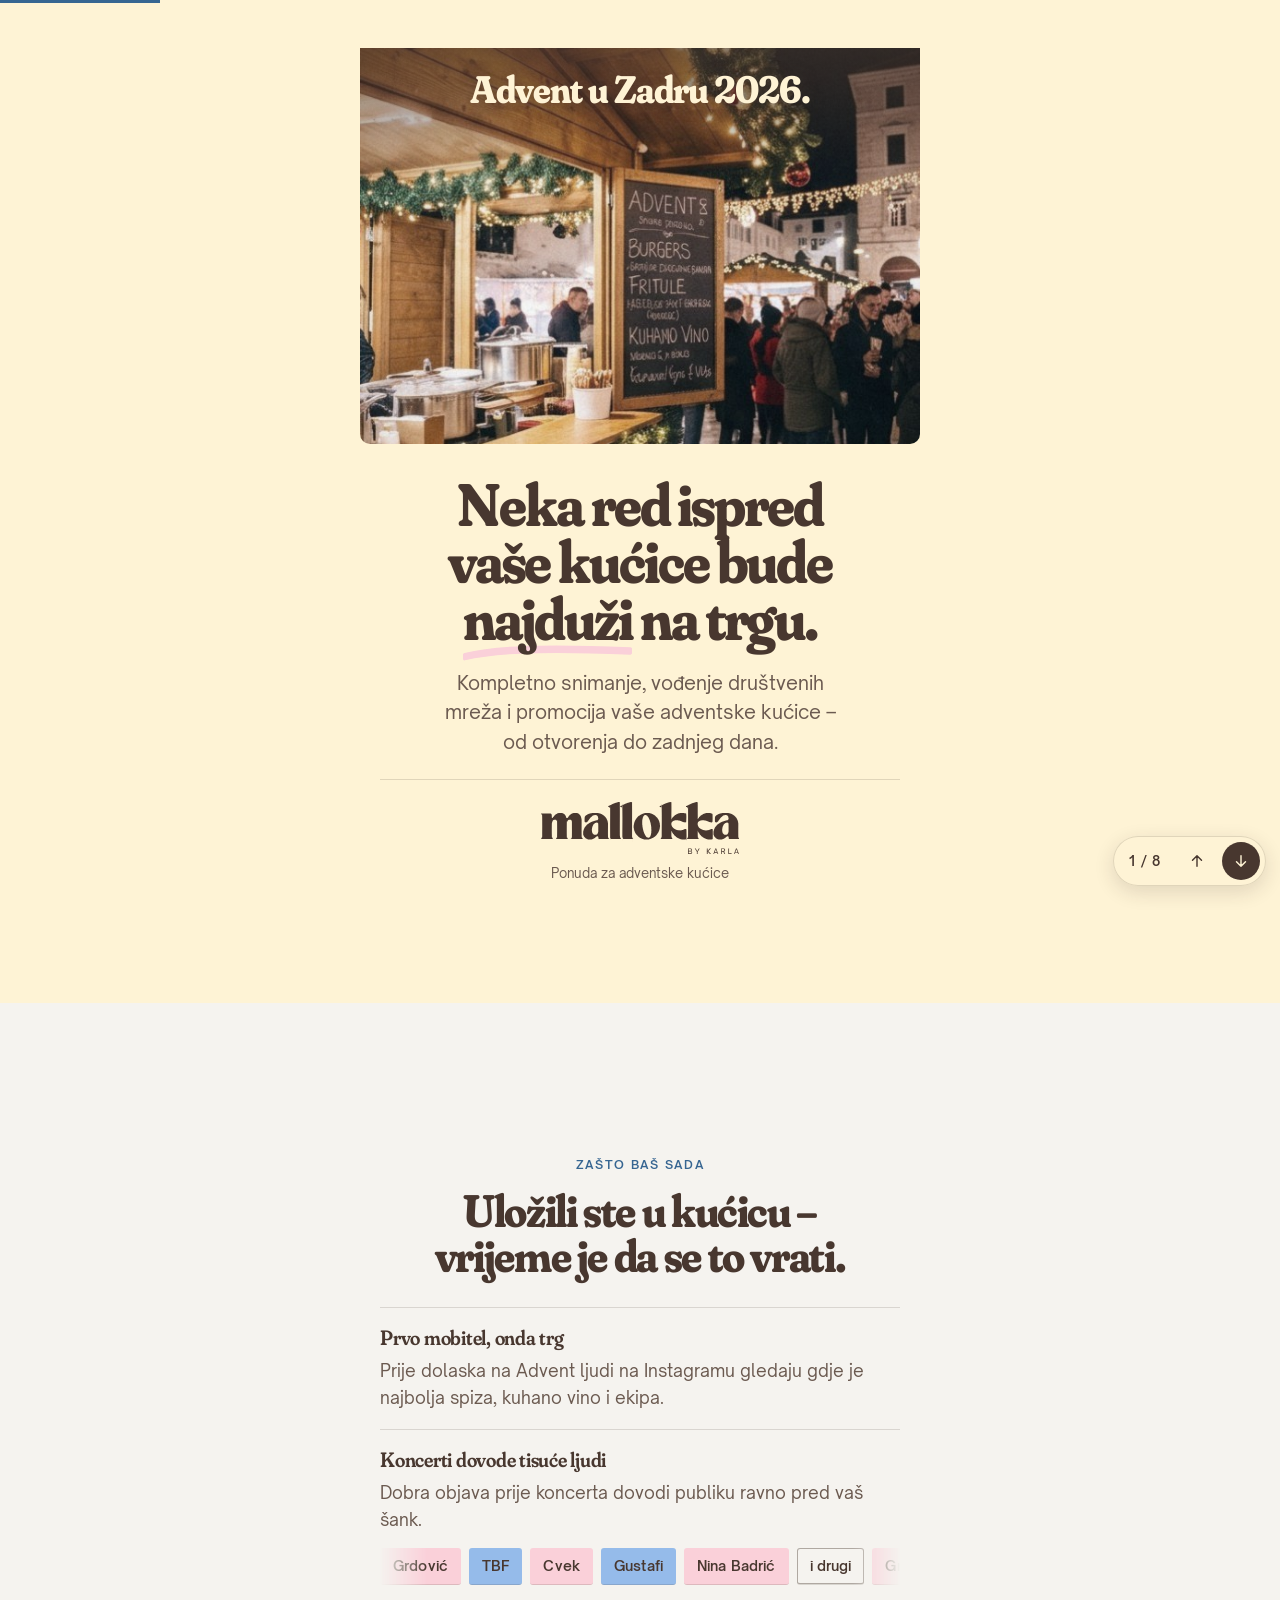
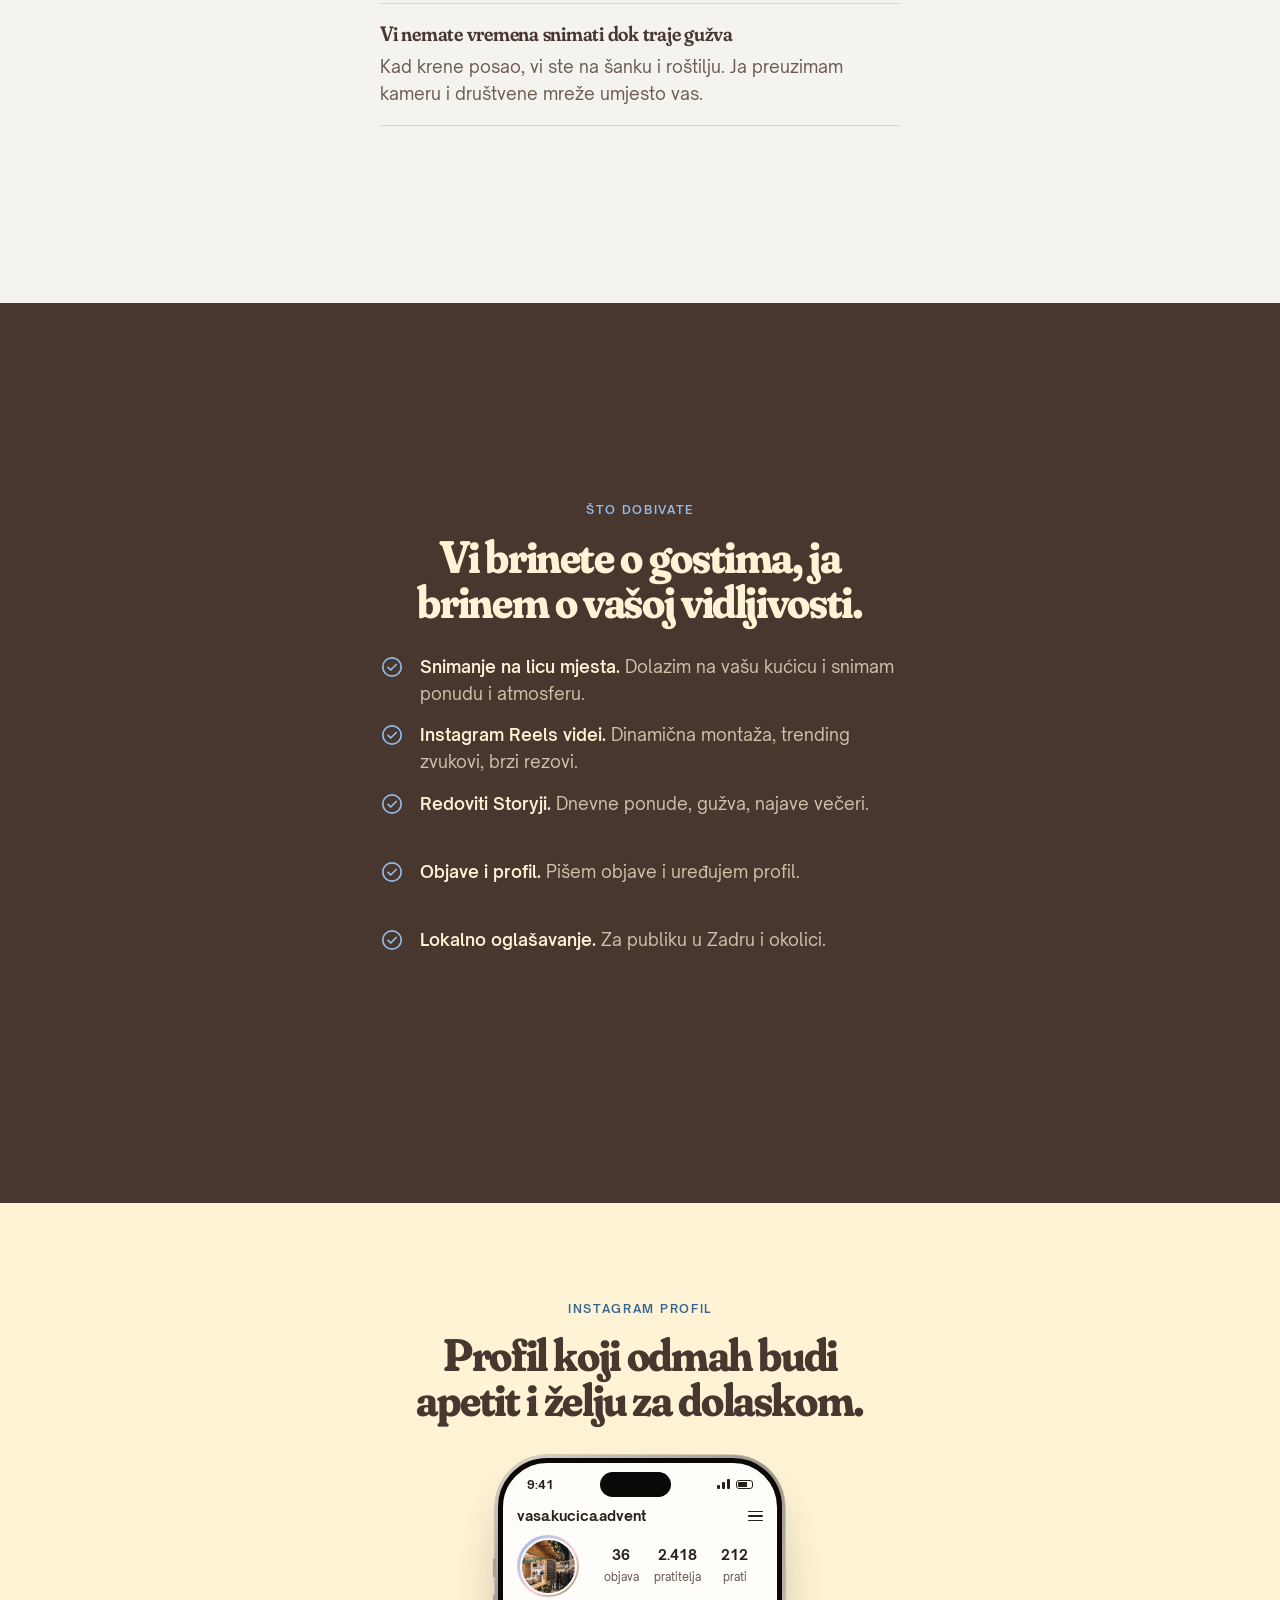
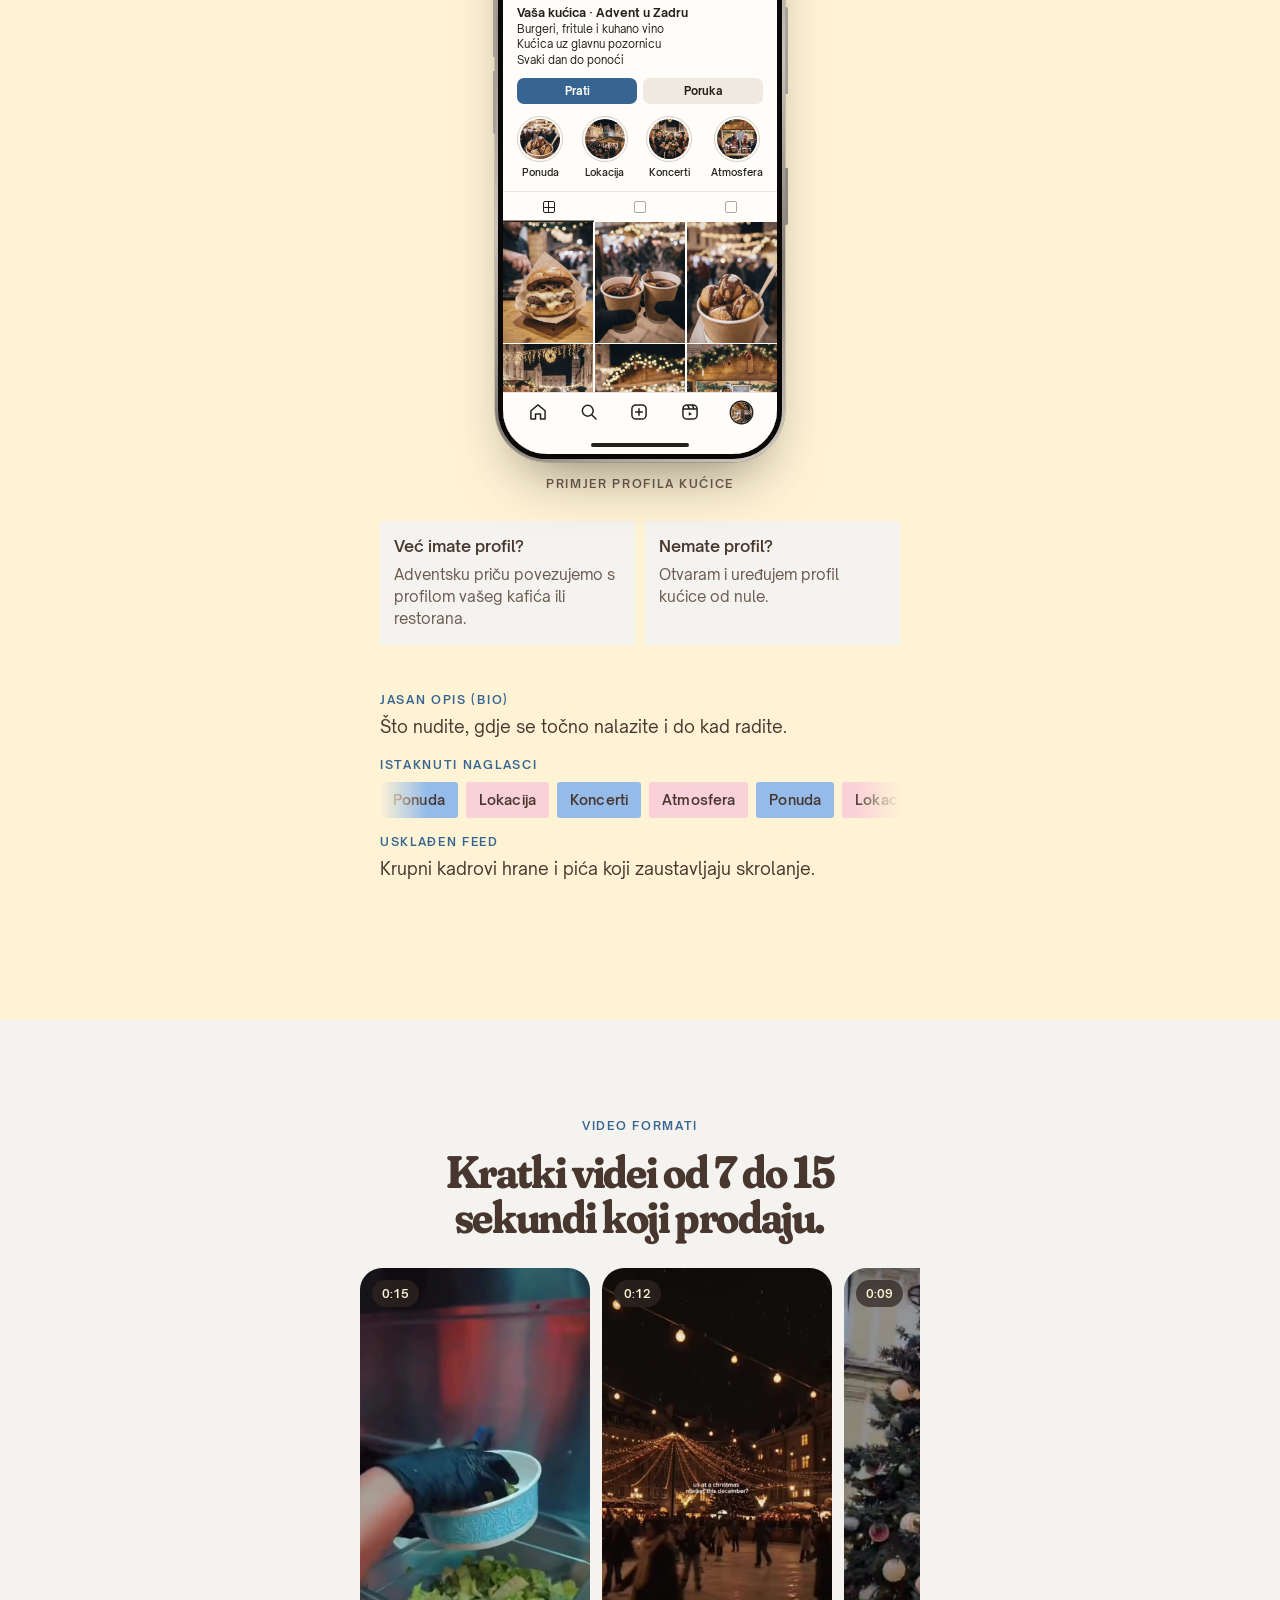
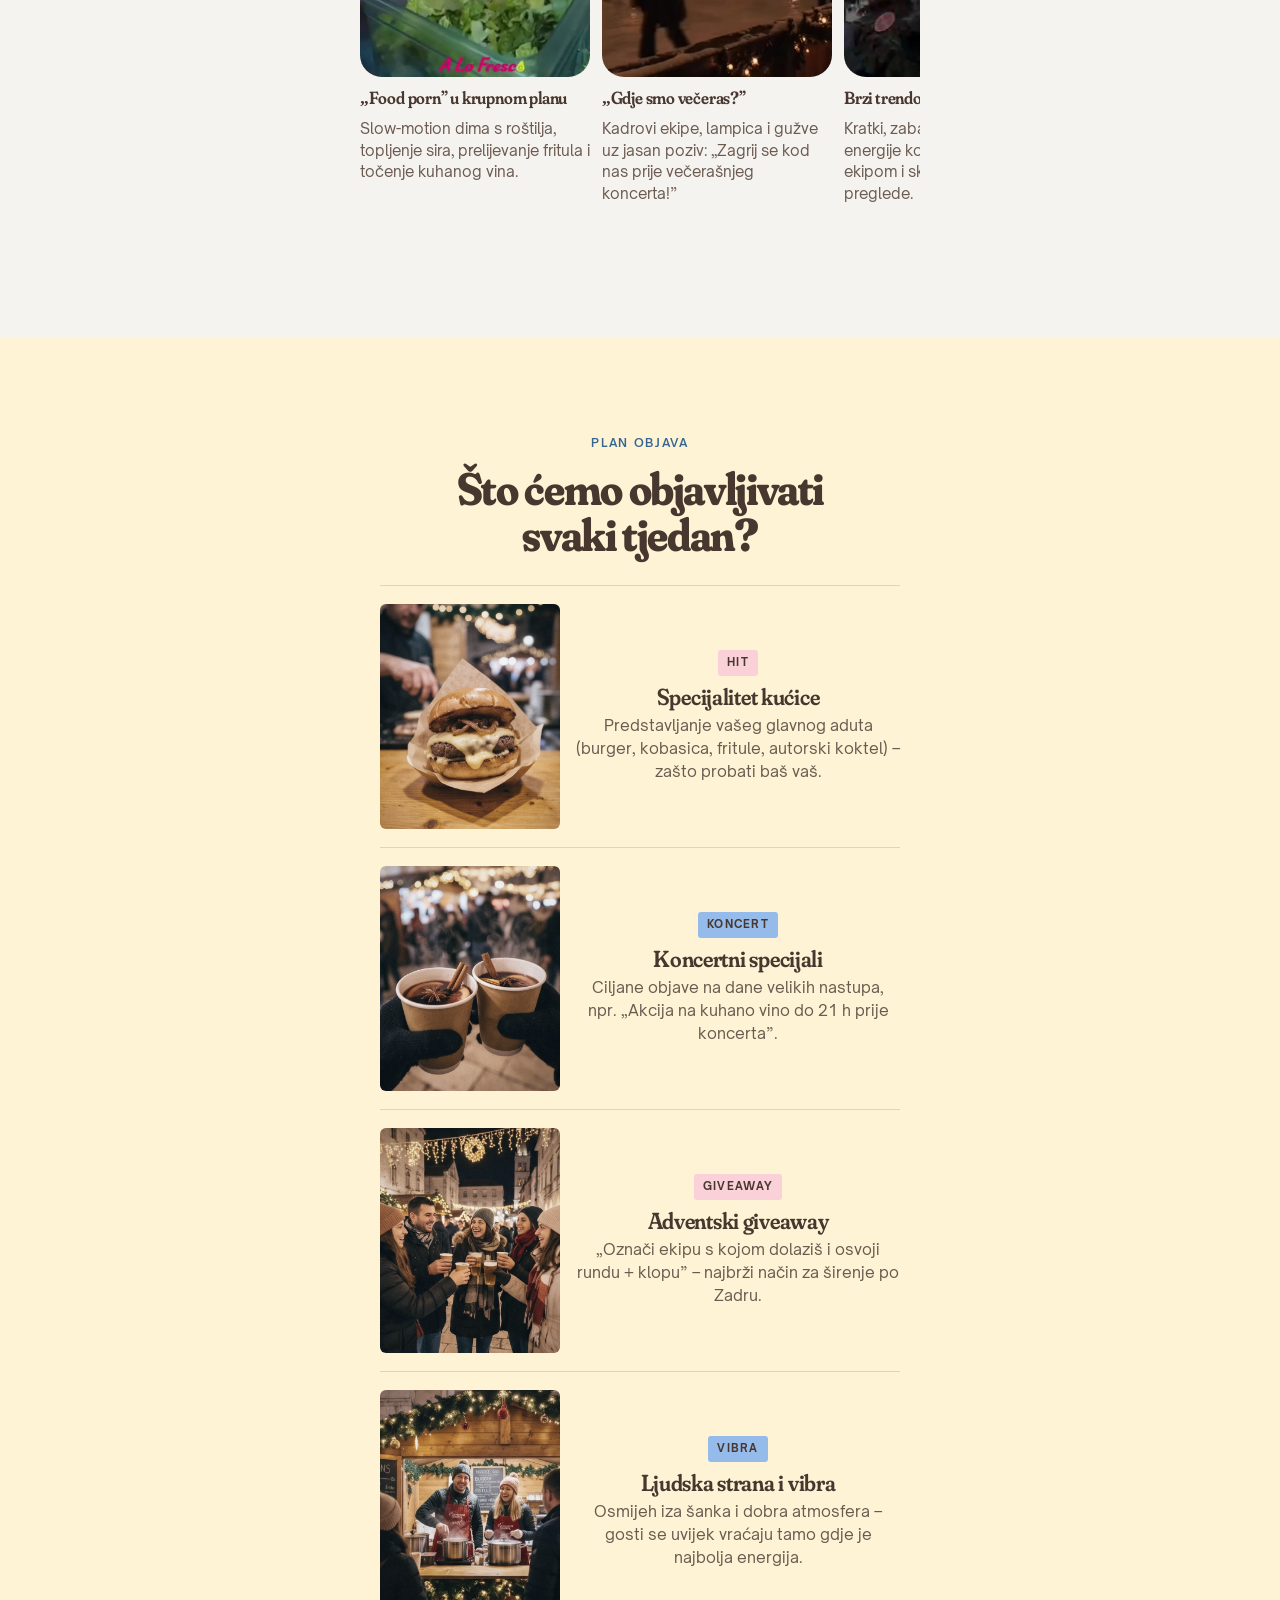
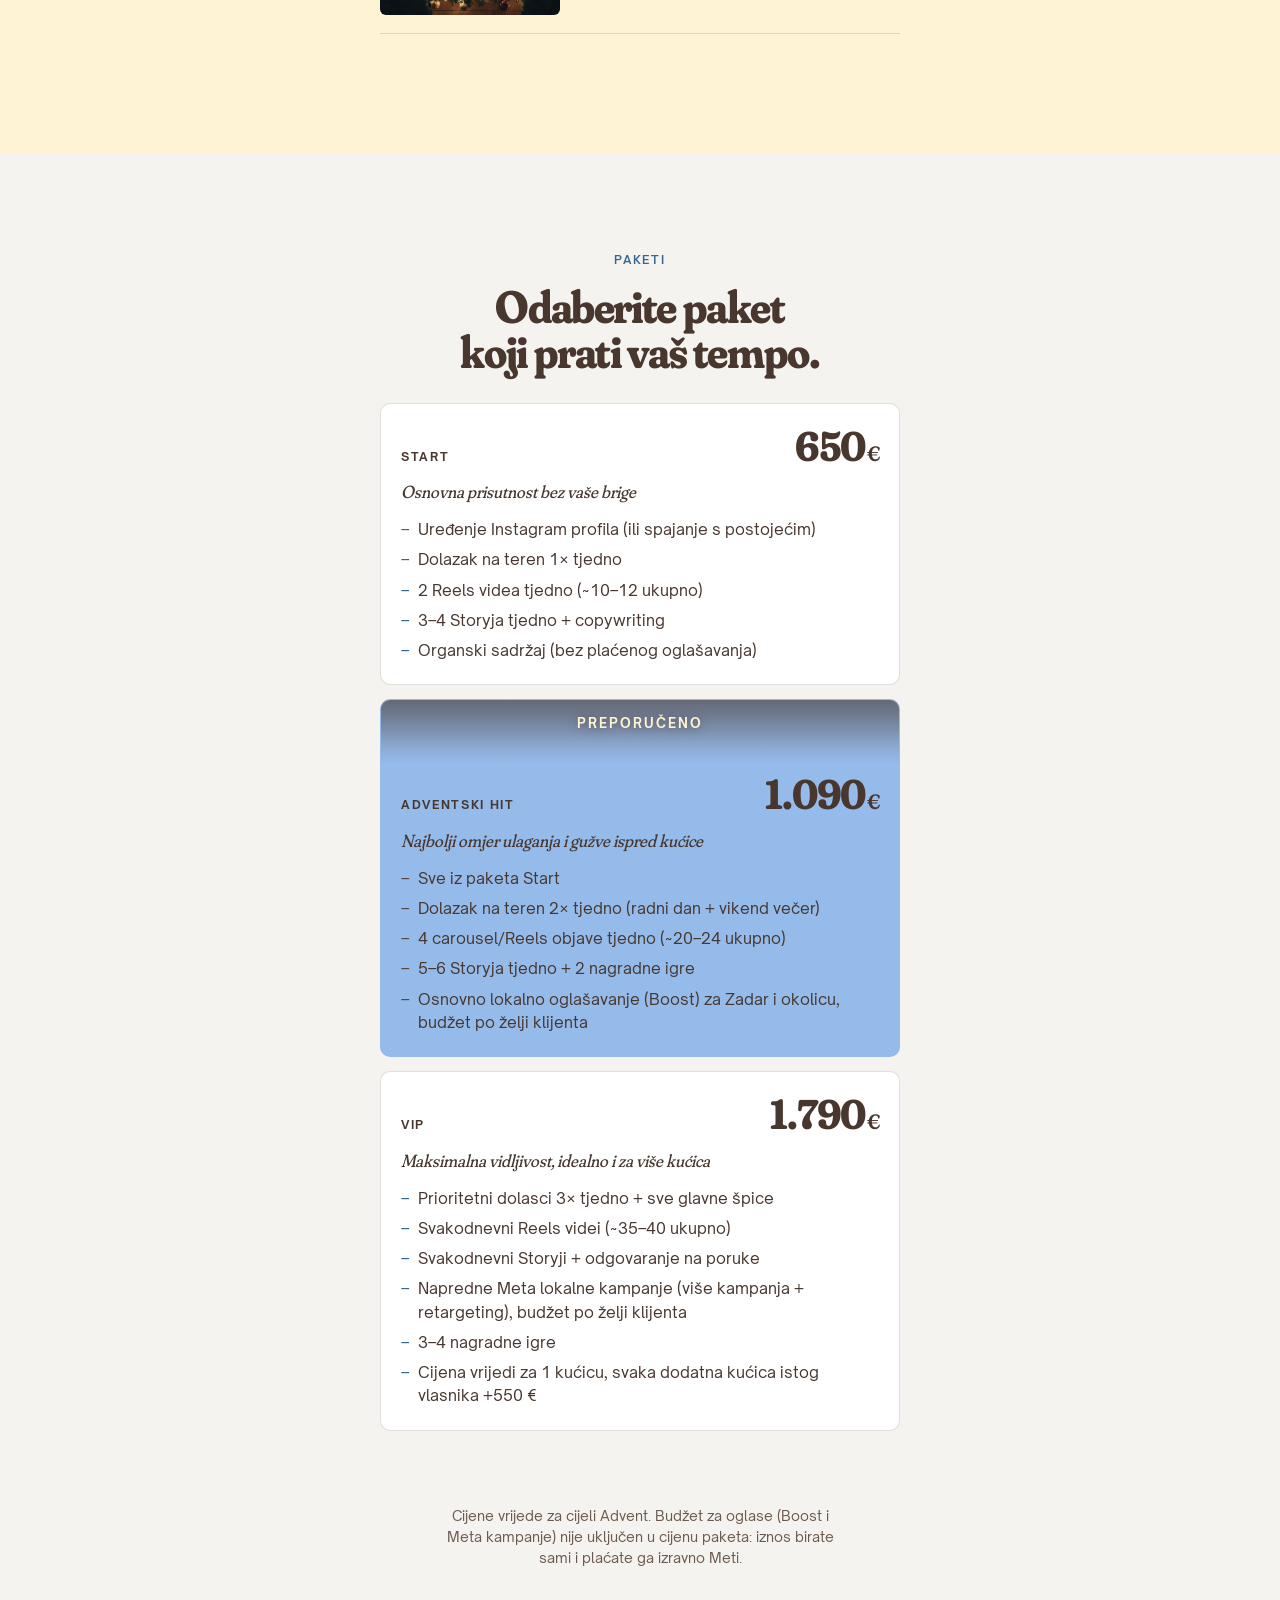
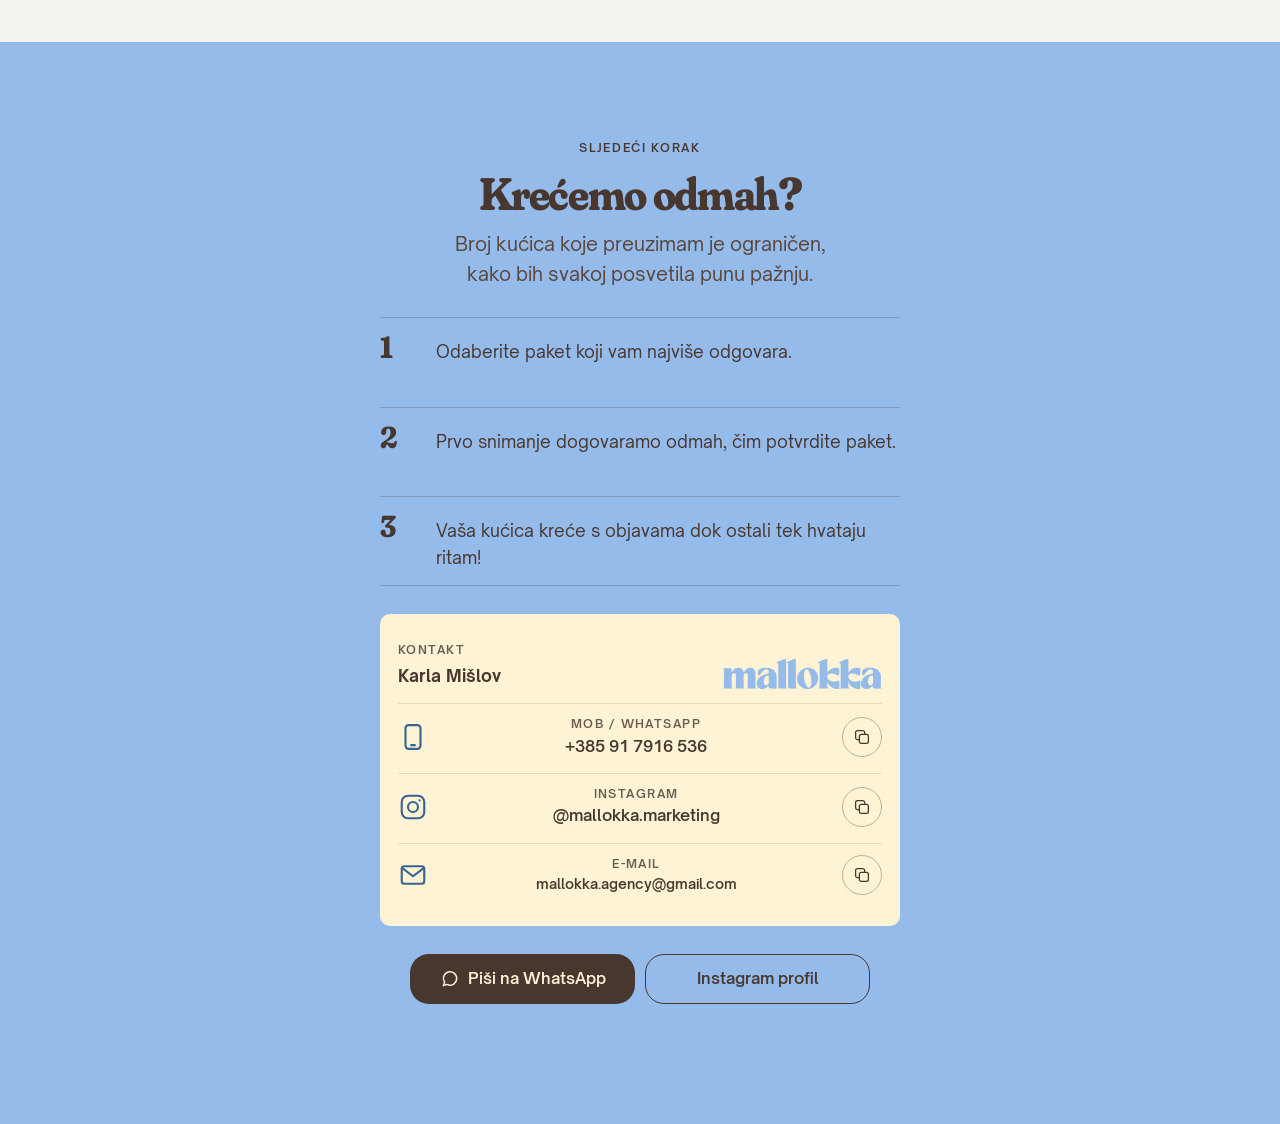
==== commit 2f5ae9d6: "Kontakt: MALLOKKA logo u svijetlo plavoj boji brenda Co-Authored-By: Claude Opus 5.5 <noreply@anthro" ====
--- a/index.html
+++ b/index.html
@@ -255,7 +255,7 @@
 .contact{background:#fef3d5;color:#48372f;padding:20px 18px;border-radius:10px;display:flex;flex-direction:column;gap:4px}
 .contact .who{display:flex;align-items:flex-end;justify-content:space-between;gap:12px;padding-bottom:10px}
 .contact .who svg{height:46px;width:auto;color:#48372f}
-.contact .who .who-logo{height:30px;width:auto;max-width:55%;color:#366591;flex:0 1 auto}
+.contact .who .who-logo{height:30px;width:auto;max-width:55%;color:#95bbea;flex:0 1 auto}
 .contact .who b{white-space:nowrap}
 #v-mail{font-size:.875rem}
 .contact .who b{font-size:1.05rem}
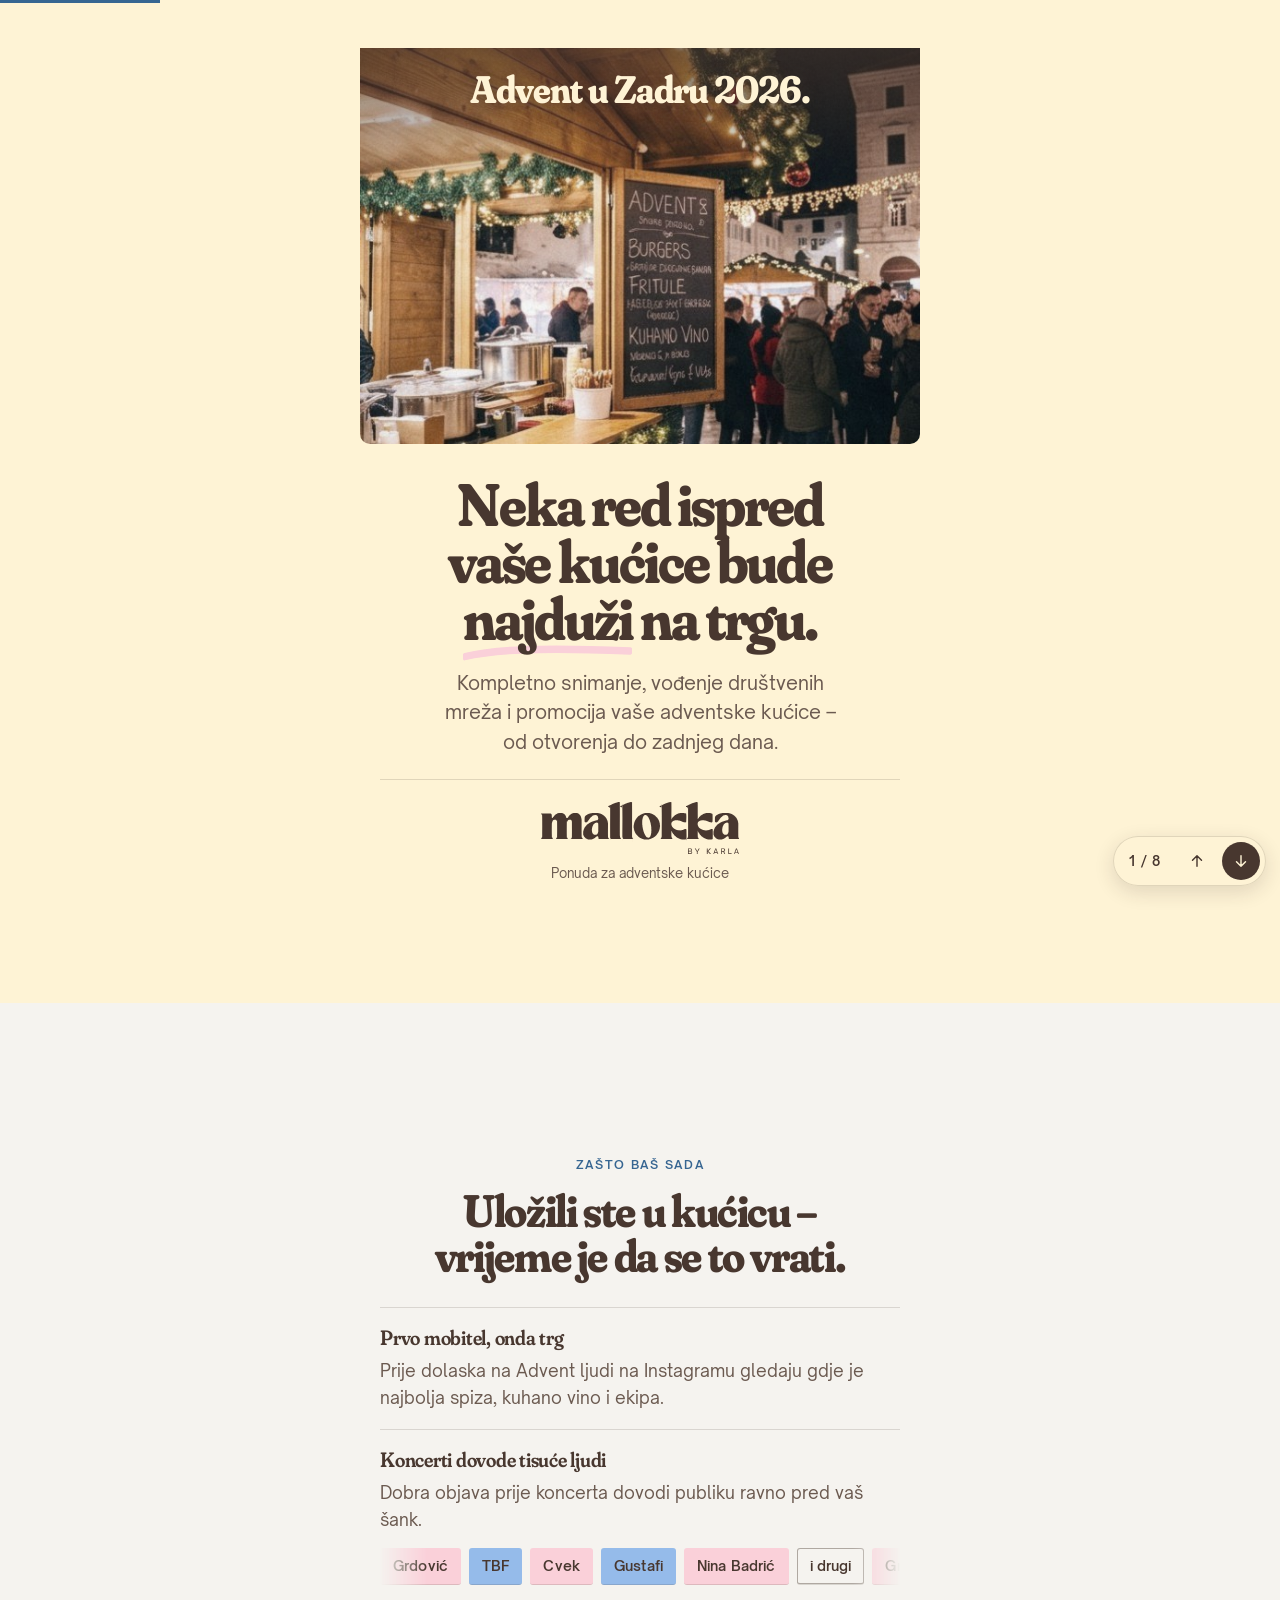
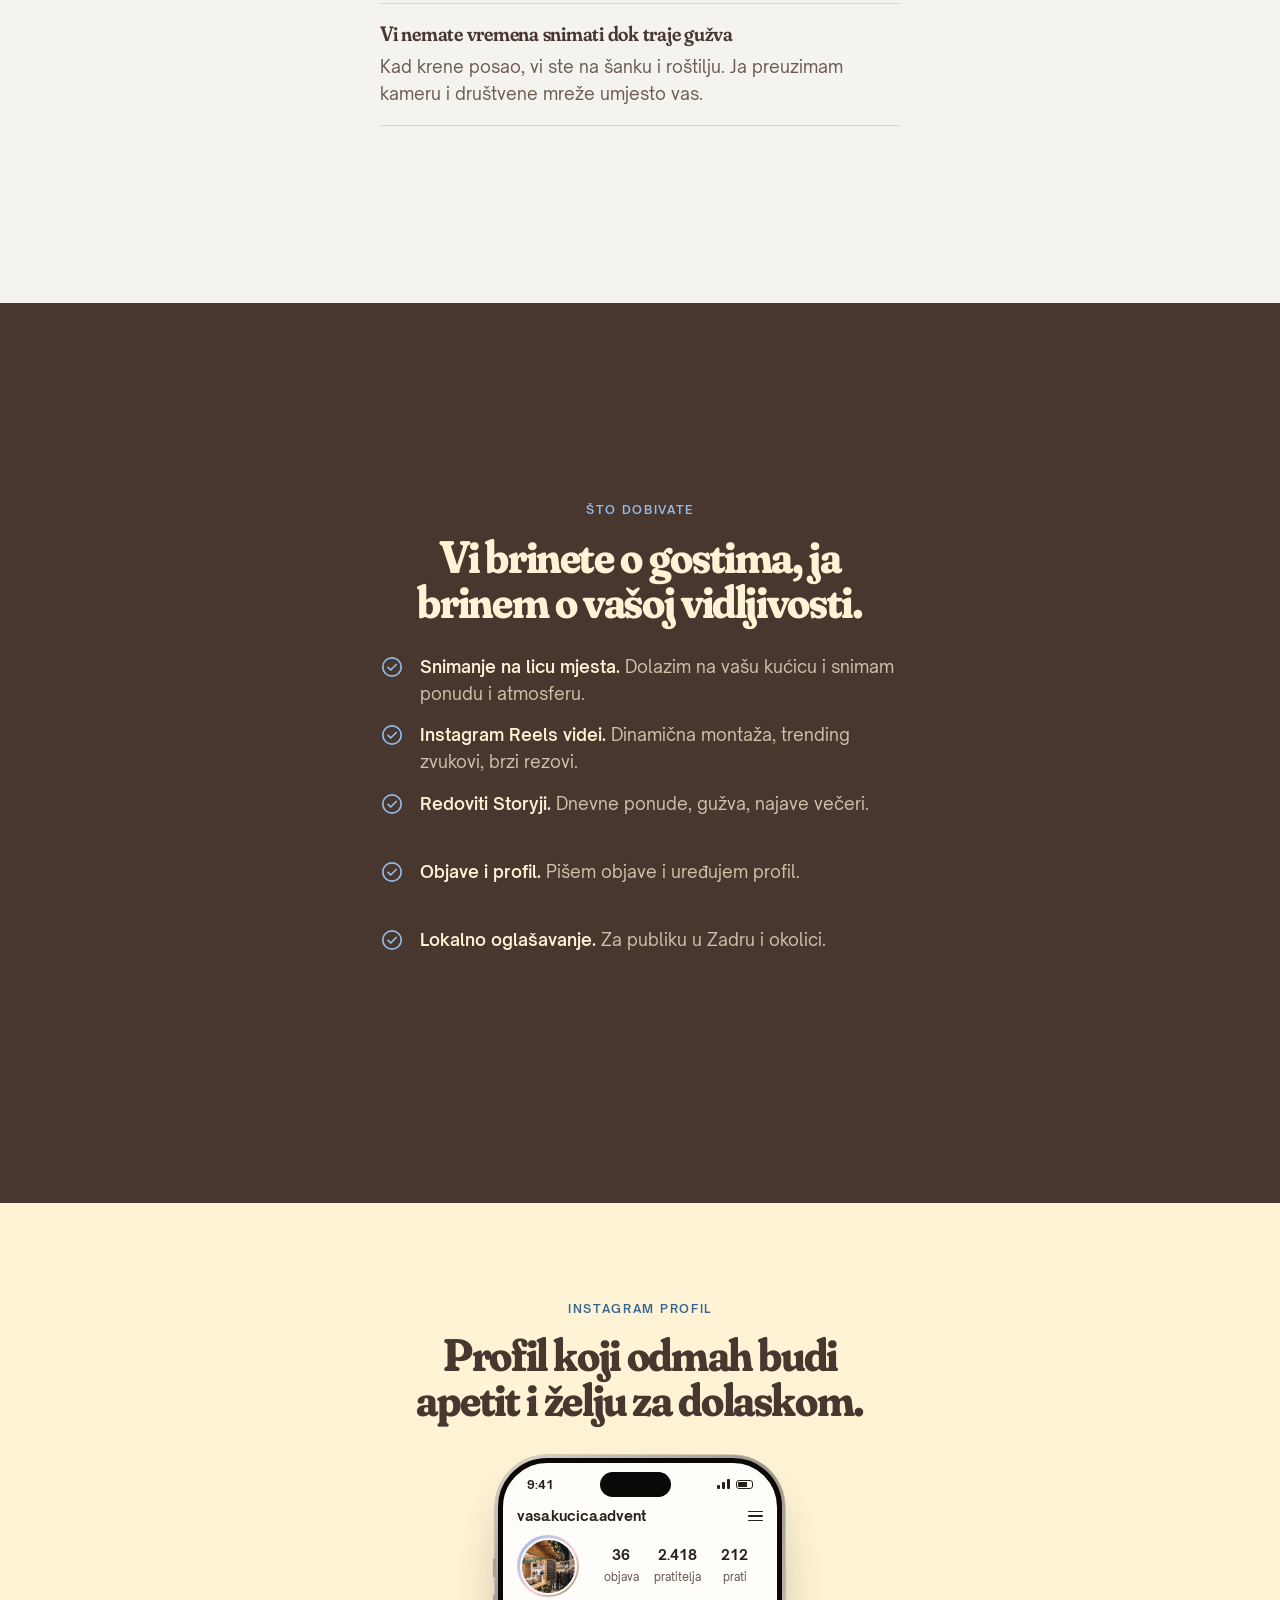
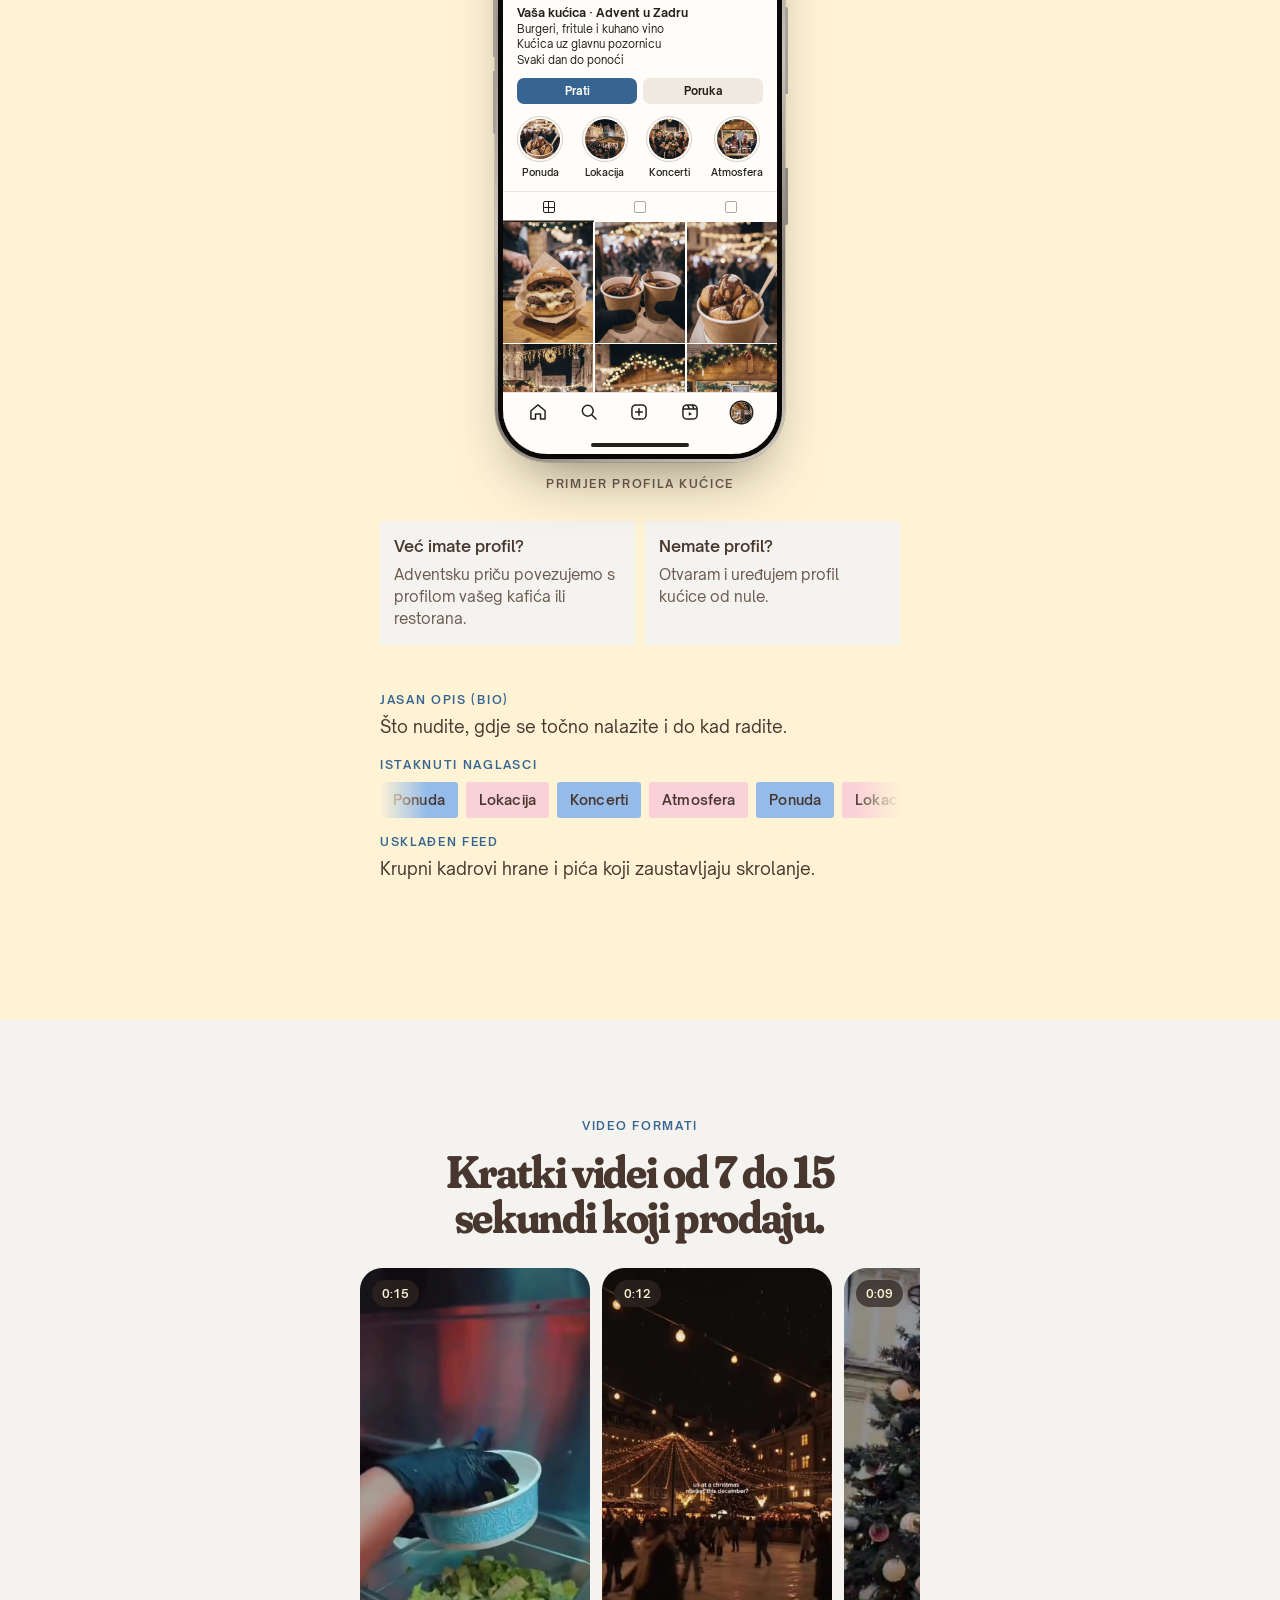
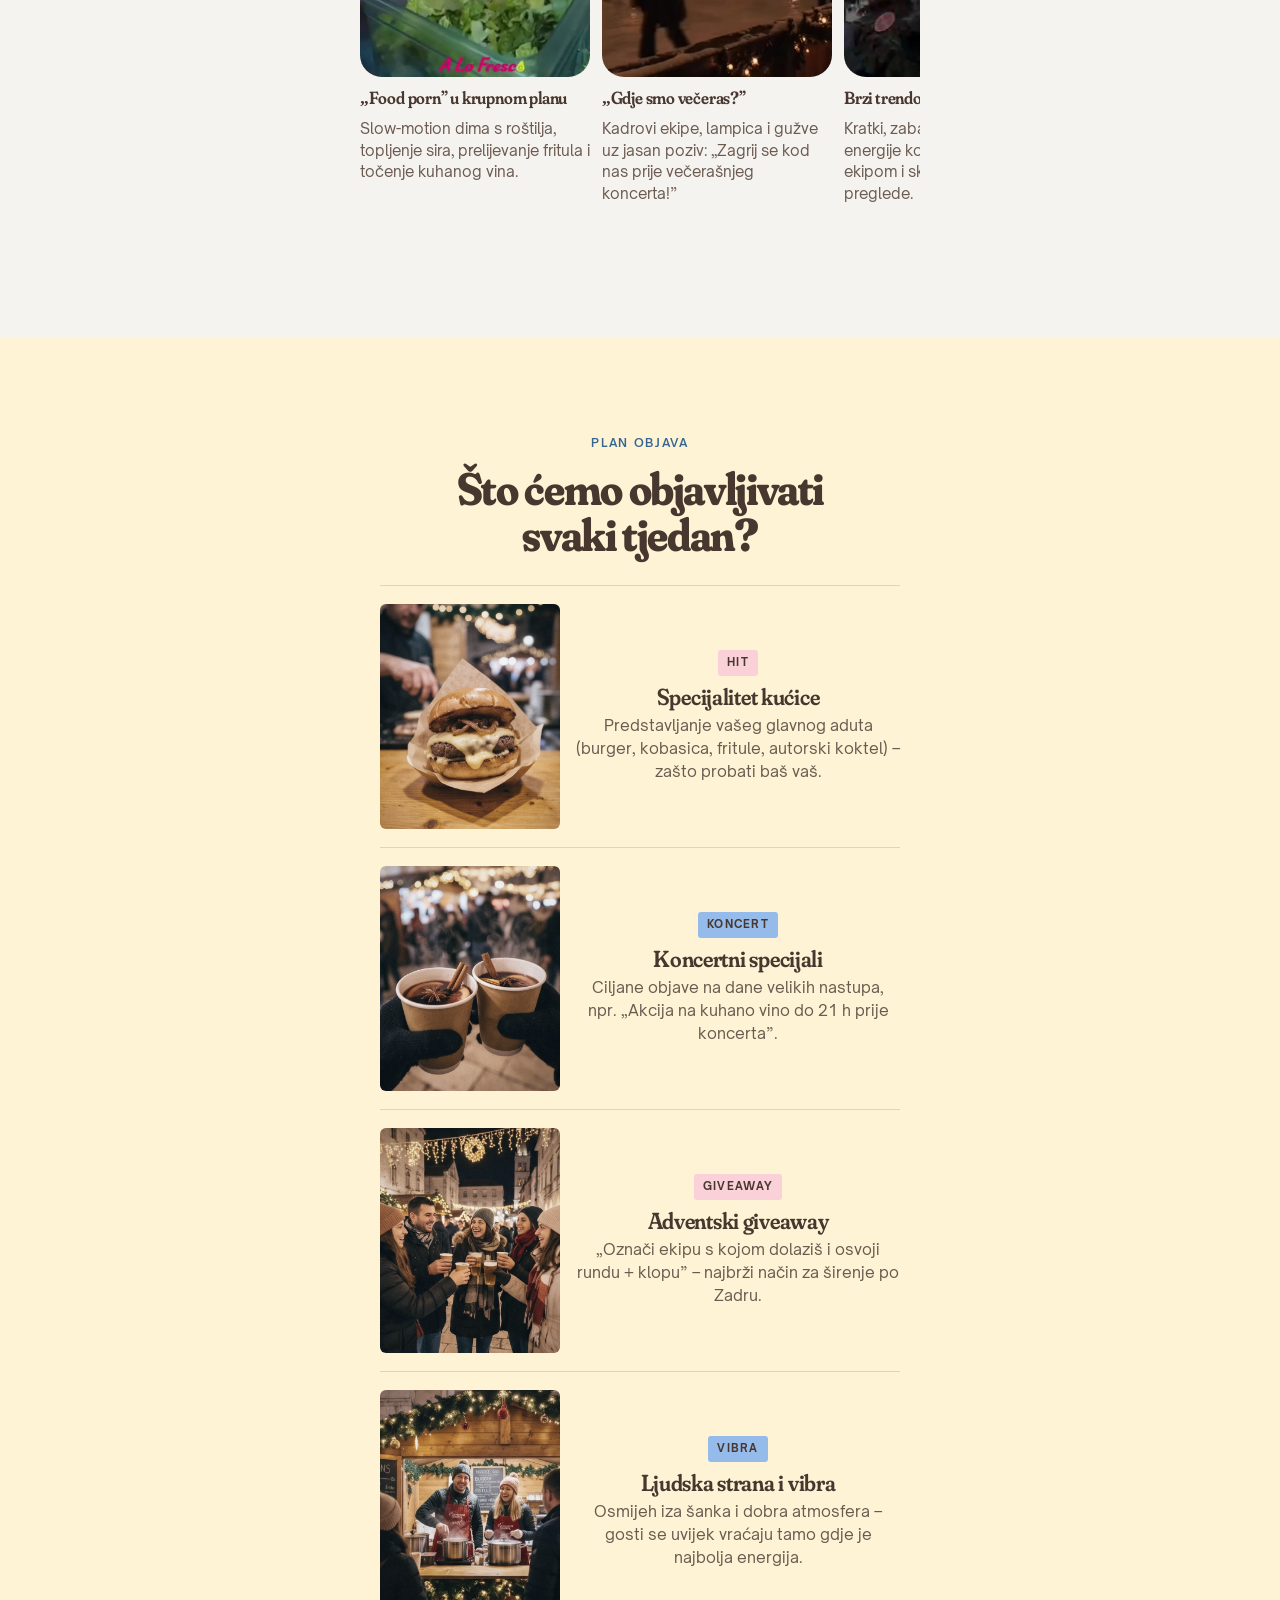
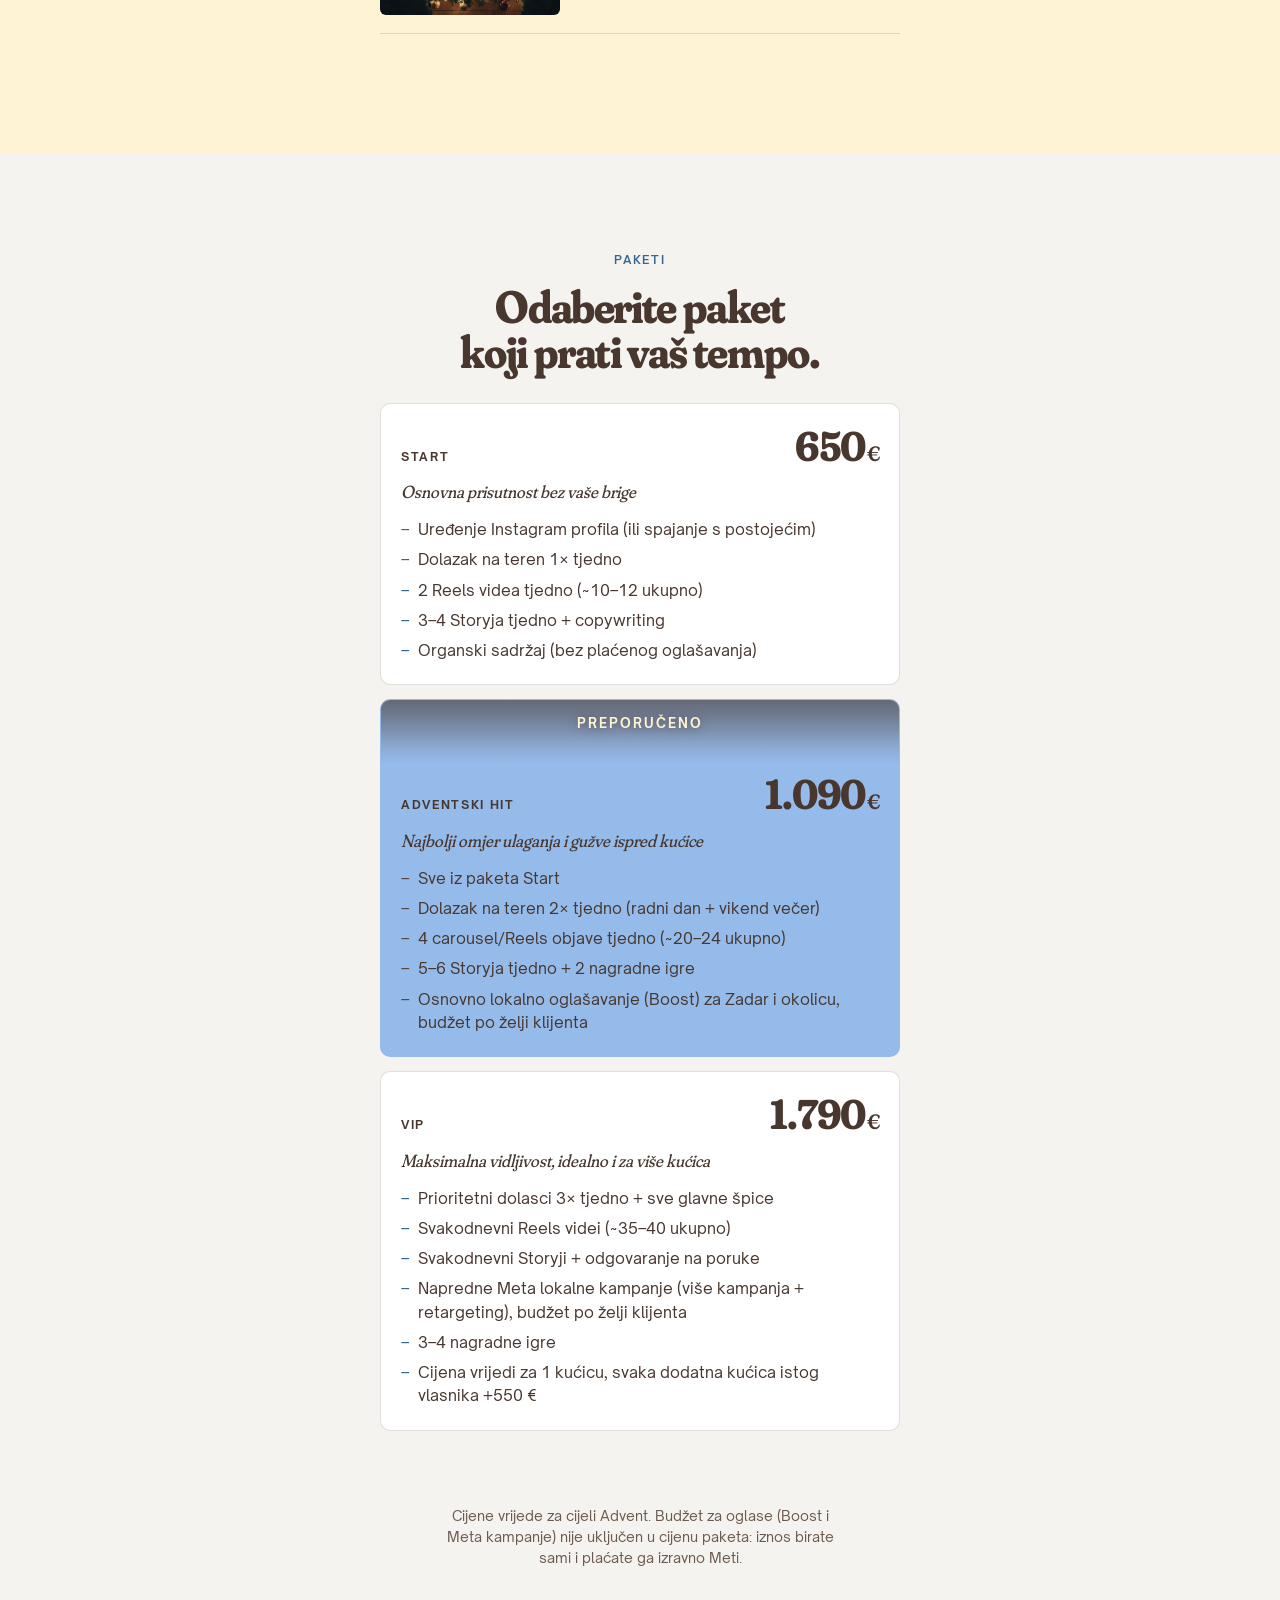
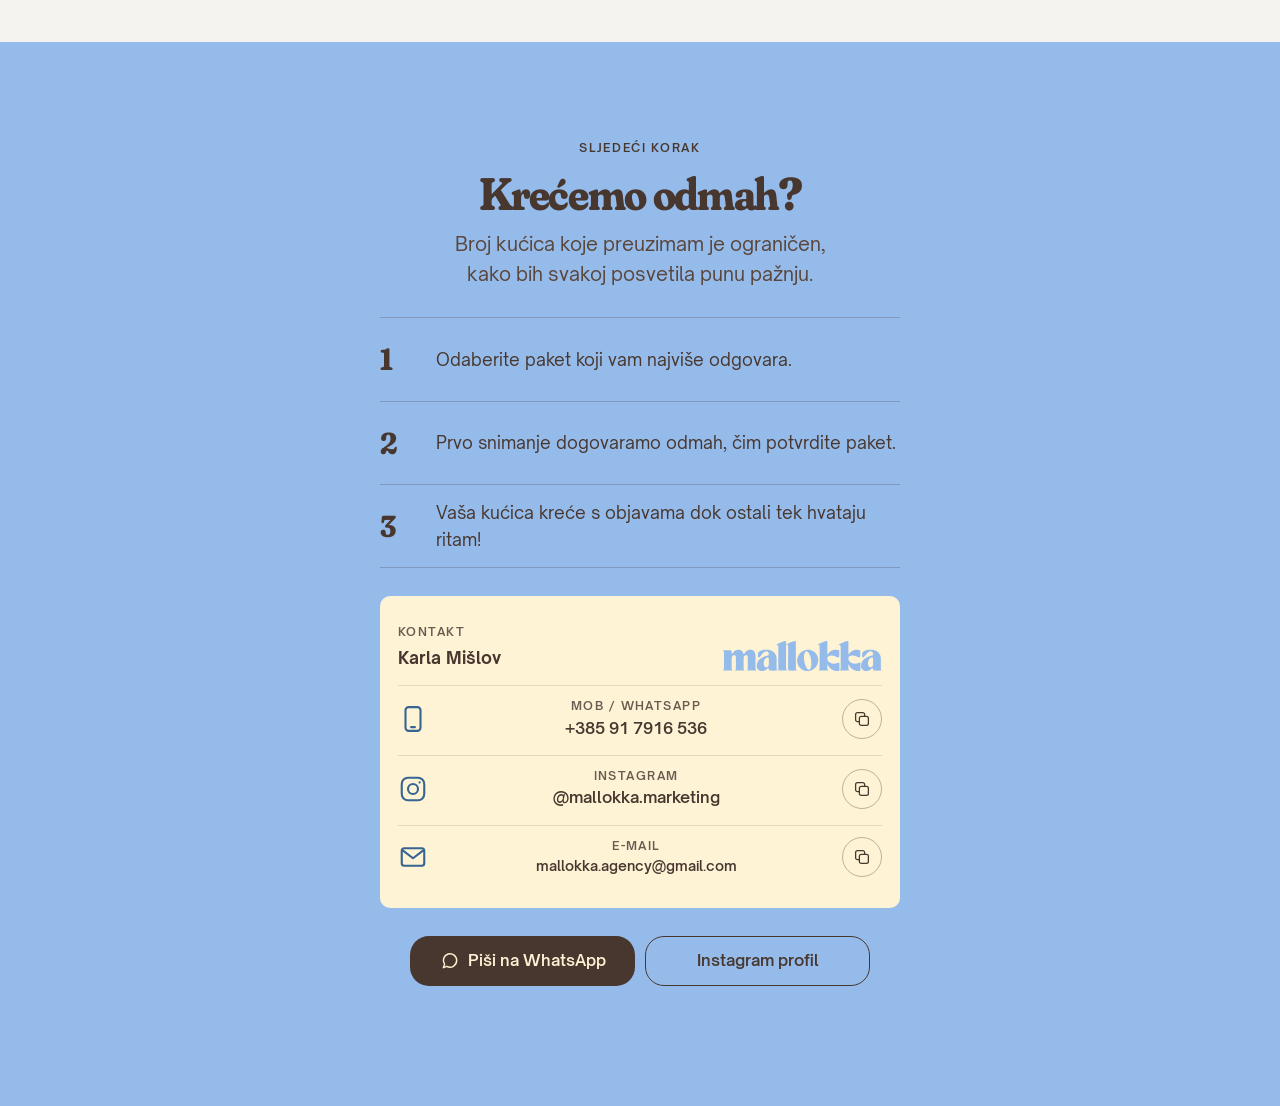
==== commit 961880ba: "Koraci: brojevi i tekst okomito centrirani između linija Co-Authored-By: Claude Opus 5.5 <noreply@an" ====
--- a/index.html
+++ b/index.html
@@ -250,7 +250,7 @@
 
 /* ---- closing ---- */
 .steps{list-style:none;margin:0;padding:0;counter-reset:s;display:grid;grid-auto-rows:1fr;gap:0;border-top:1px solid rgba(72,55,47,.25)}
-.steps li{counter-increment:s;display:grid;grid-template-columns:44px 1fr;gap:12px;align-items:baseline;padding-block:14px;border-bottom:1px solid rgba(72,55,47,.25)}
+.steps li{counter-increment:s;display:grid;grid-template-columns:44px 1fr;gap:12px;align-items:center;padding-block:14px;border-bottom:1px solid rgba(72,55,47,.25)}
 .steps li::before{content:counter(s);font-family:var(--font-display);font-variation-settings:var(--font-axes);font-weight:700;font-size:1.9rem;line-height:1}
 .contact{background:#fef3d5;color:#48372f;padding:20px 18px;border-radius:10px;display:flex;flex-direction:column;gap:4px}
 .contact .who{display:flex;align-items:flex-end;justify-content:space-between;gap:12px;padding-bottom:10px}
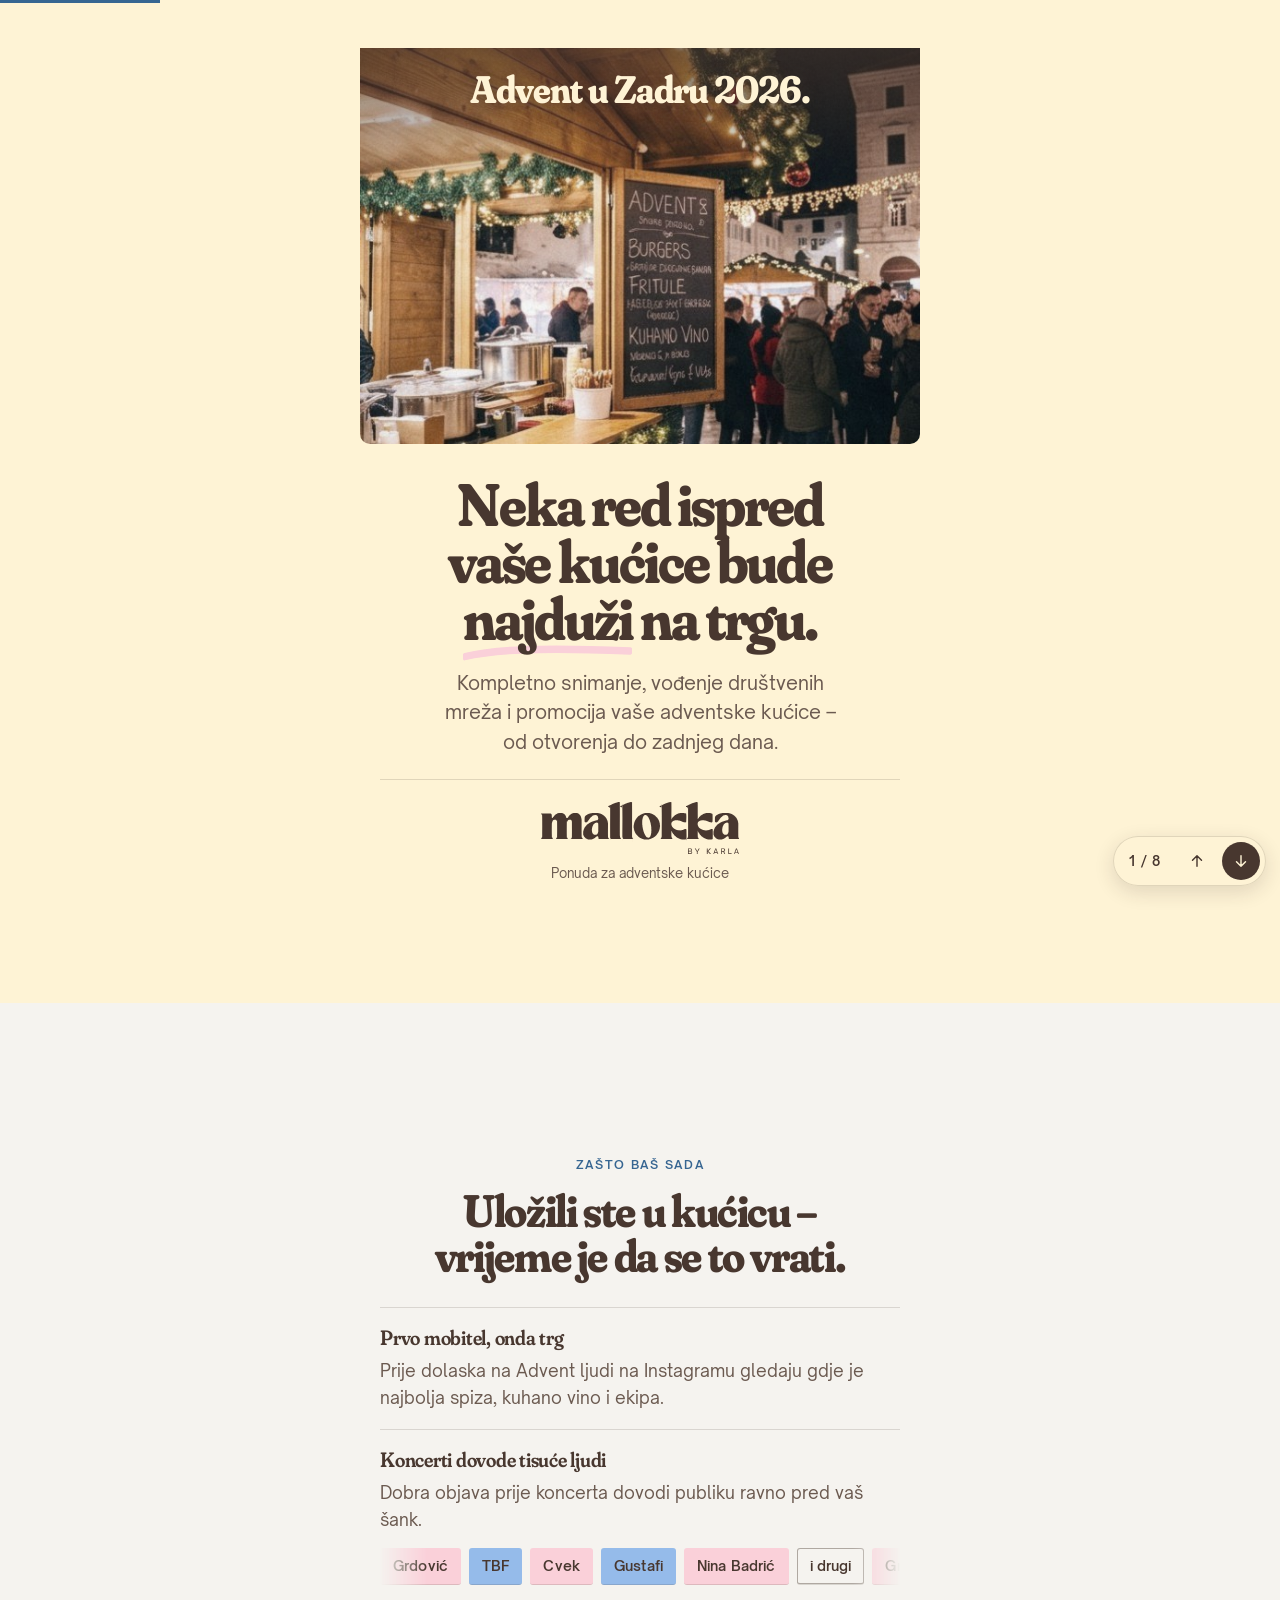
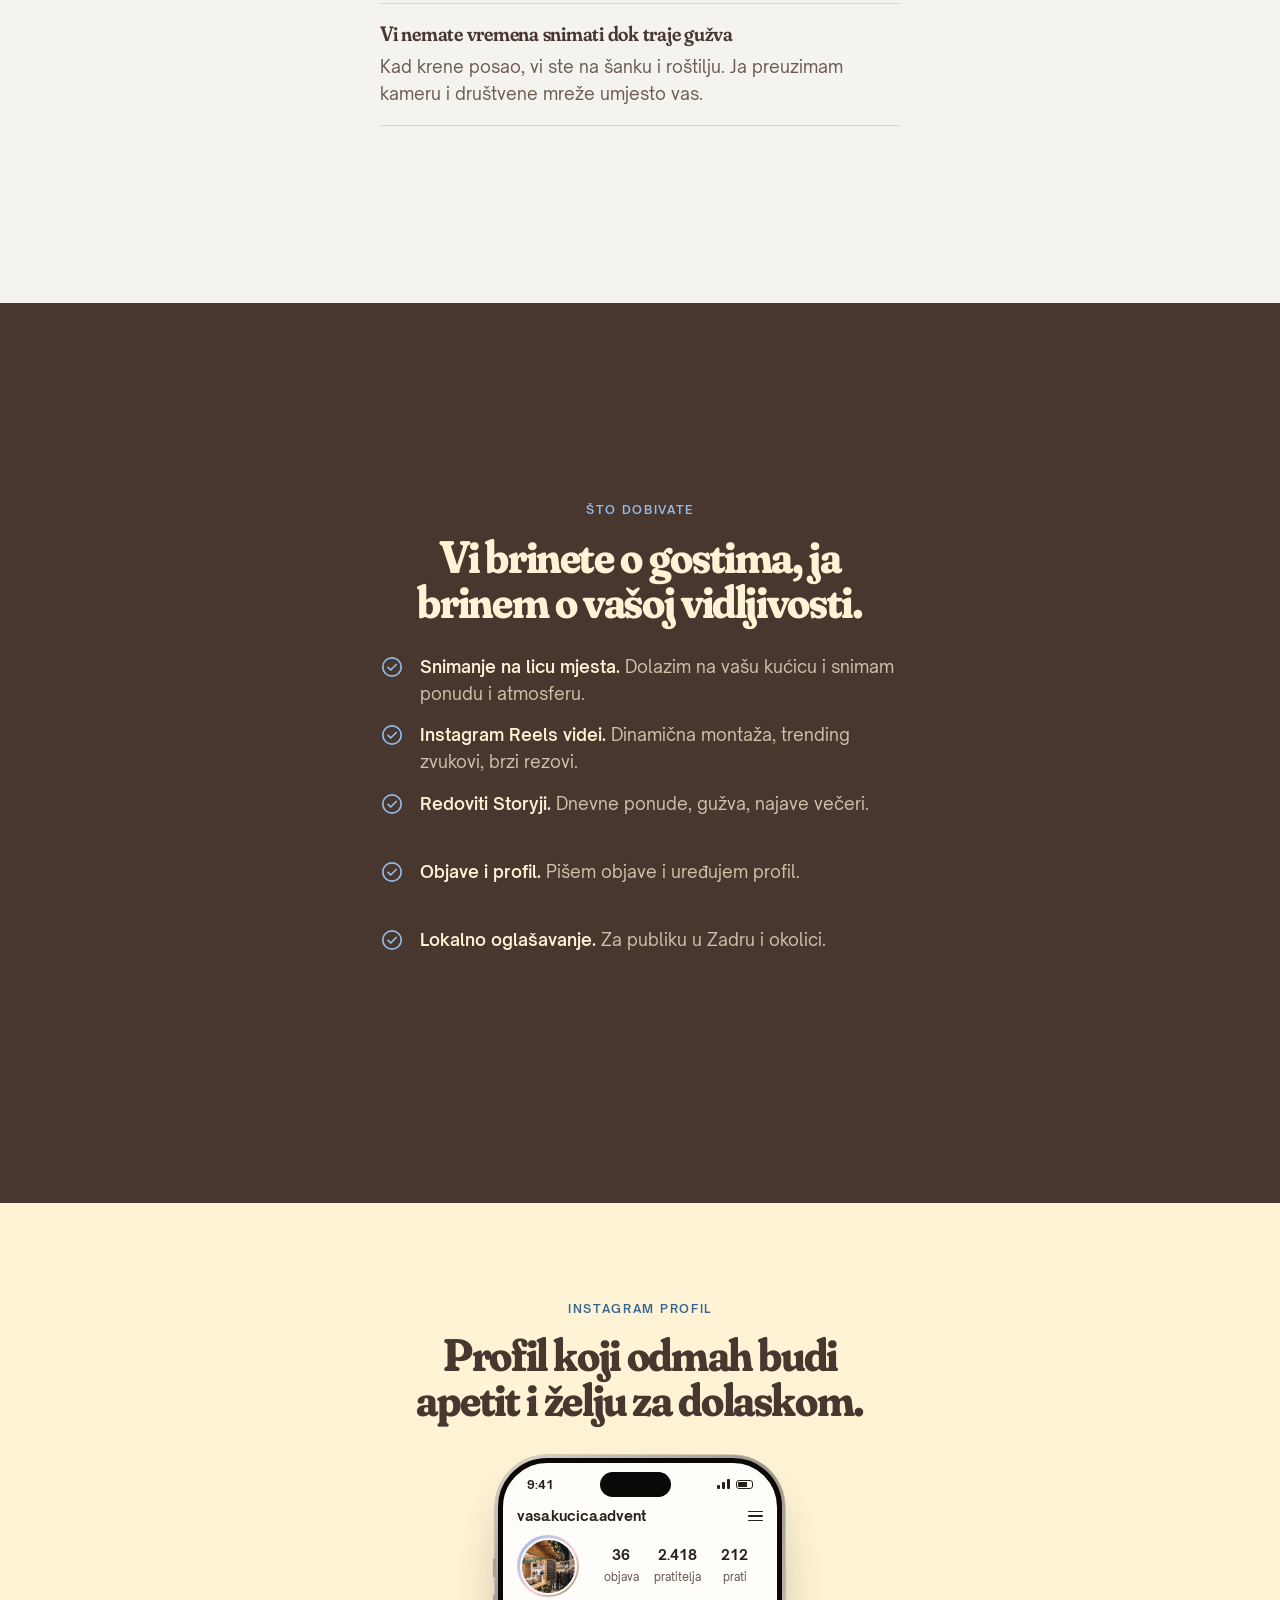
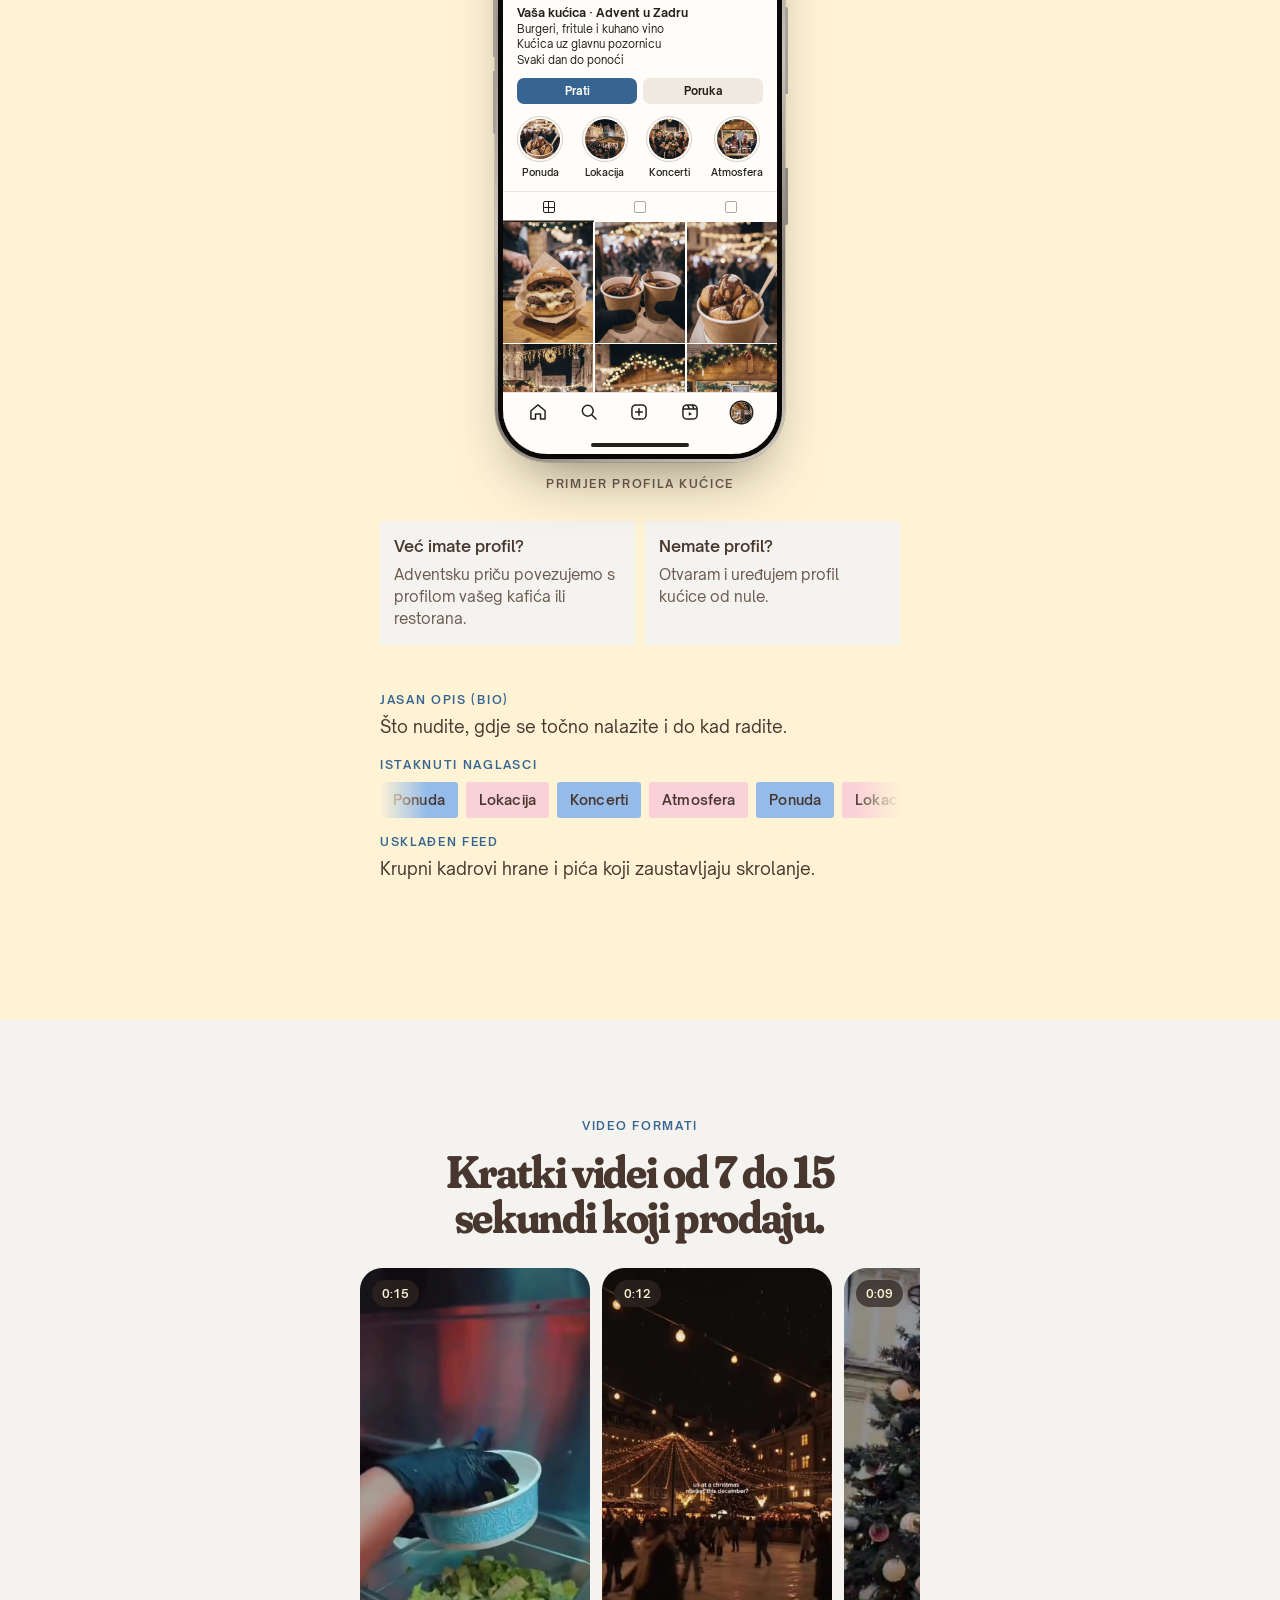
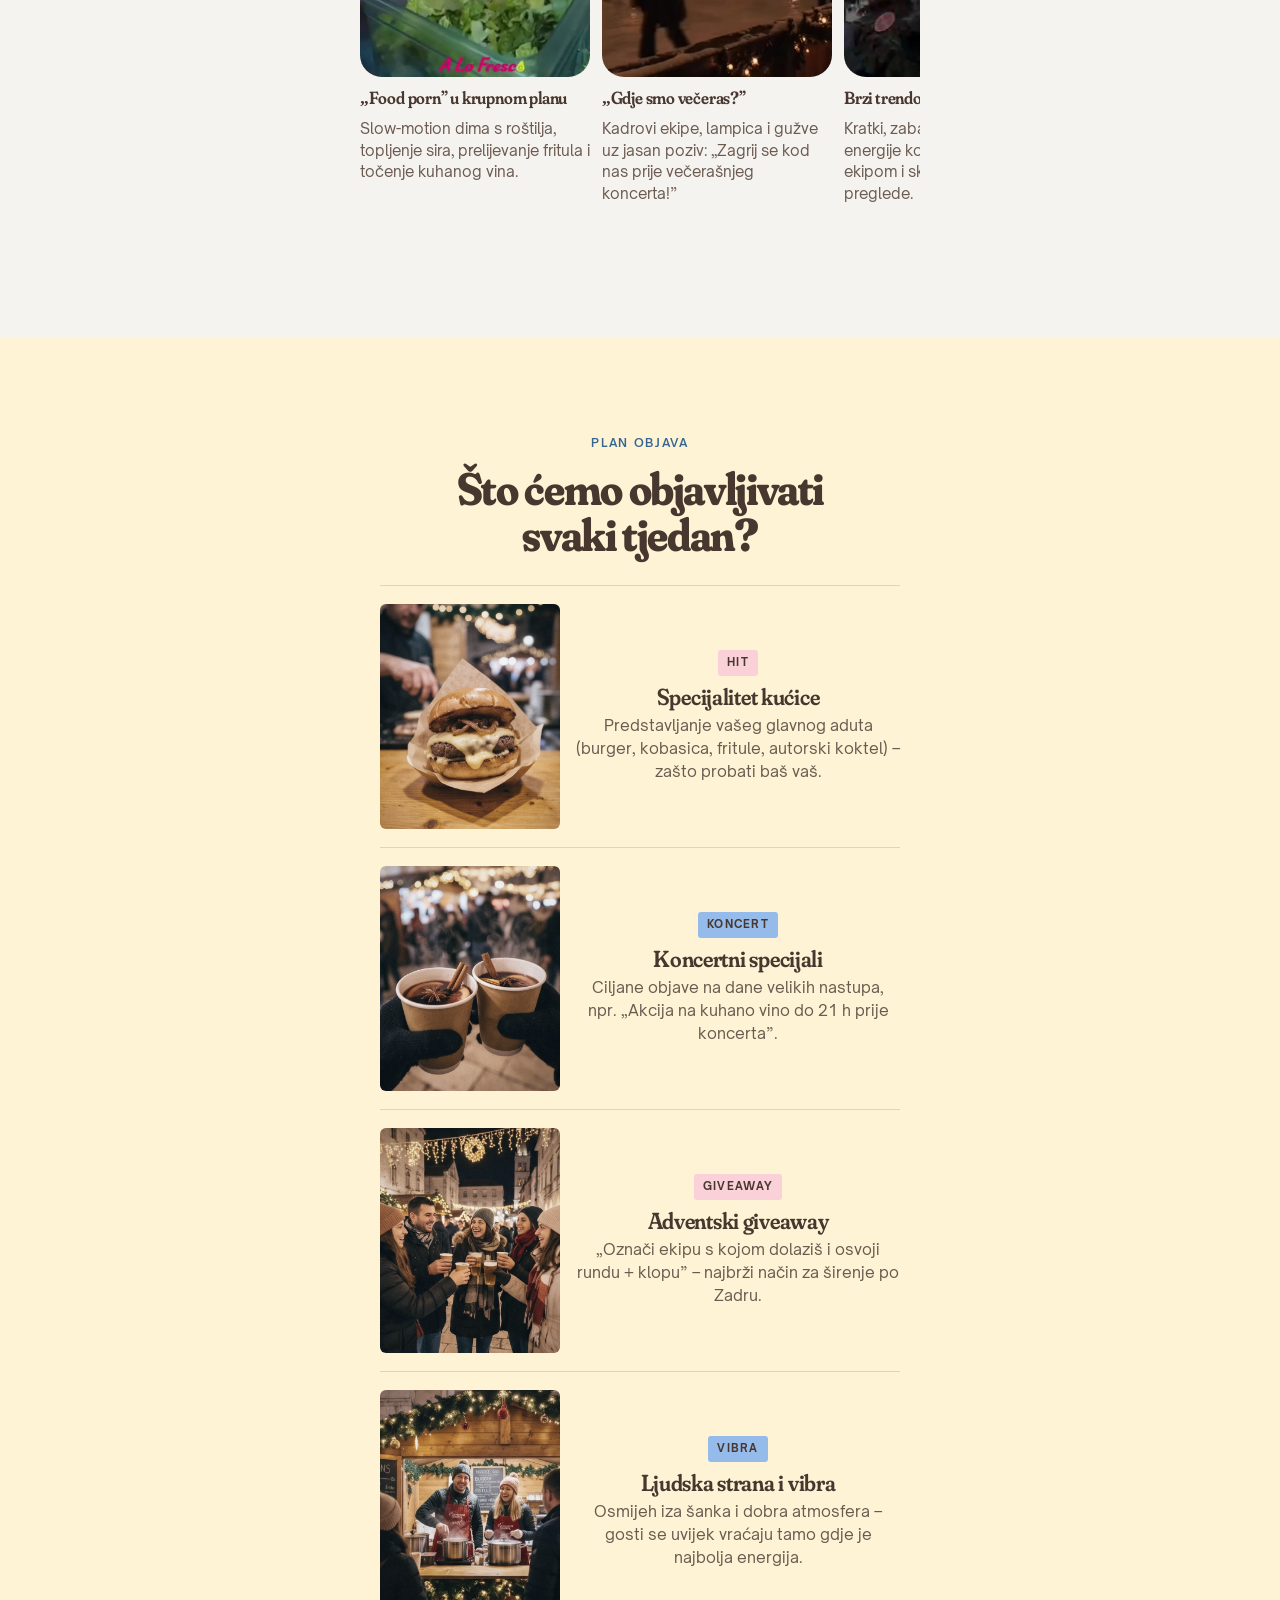
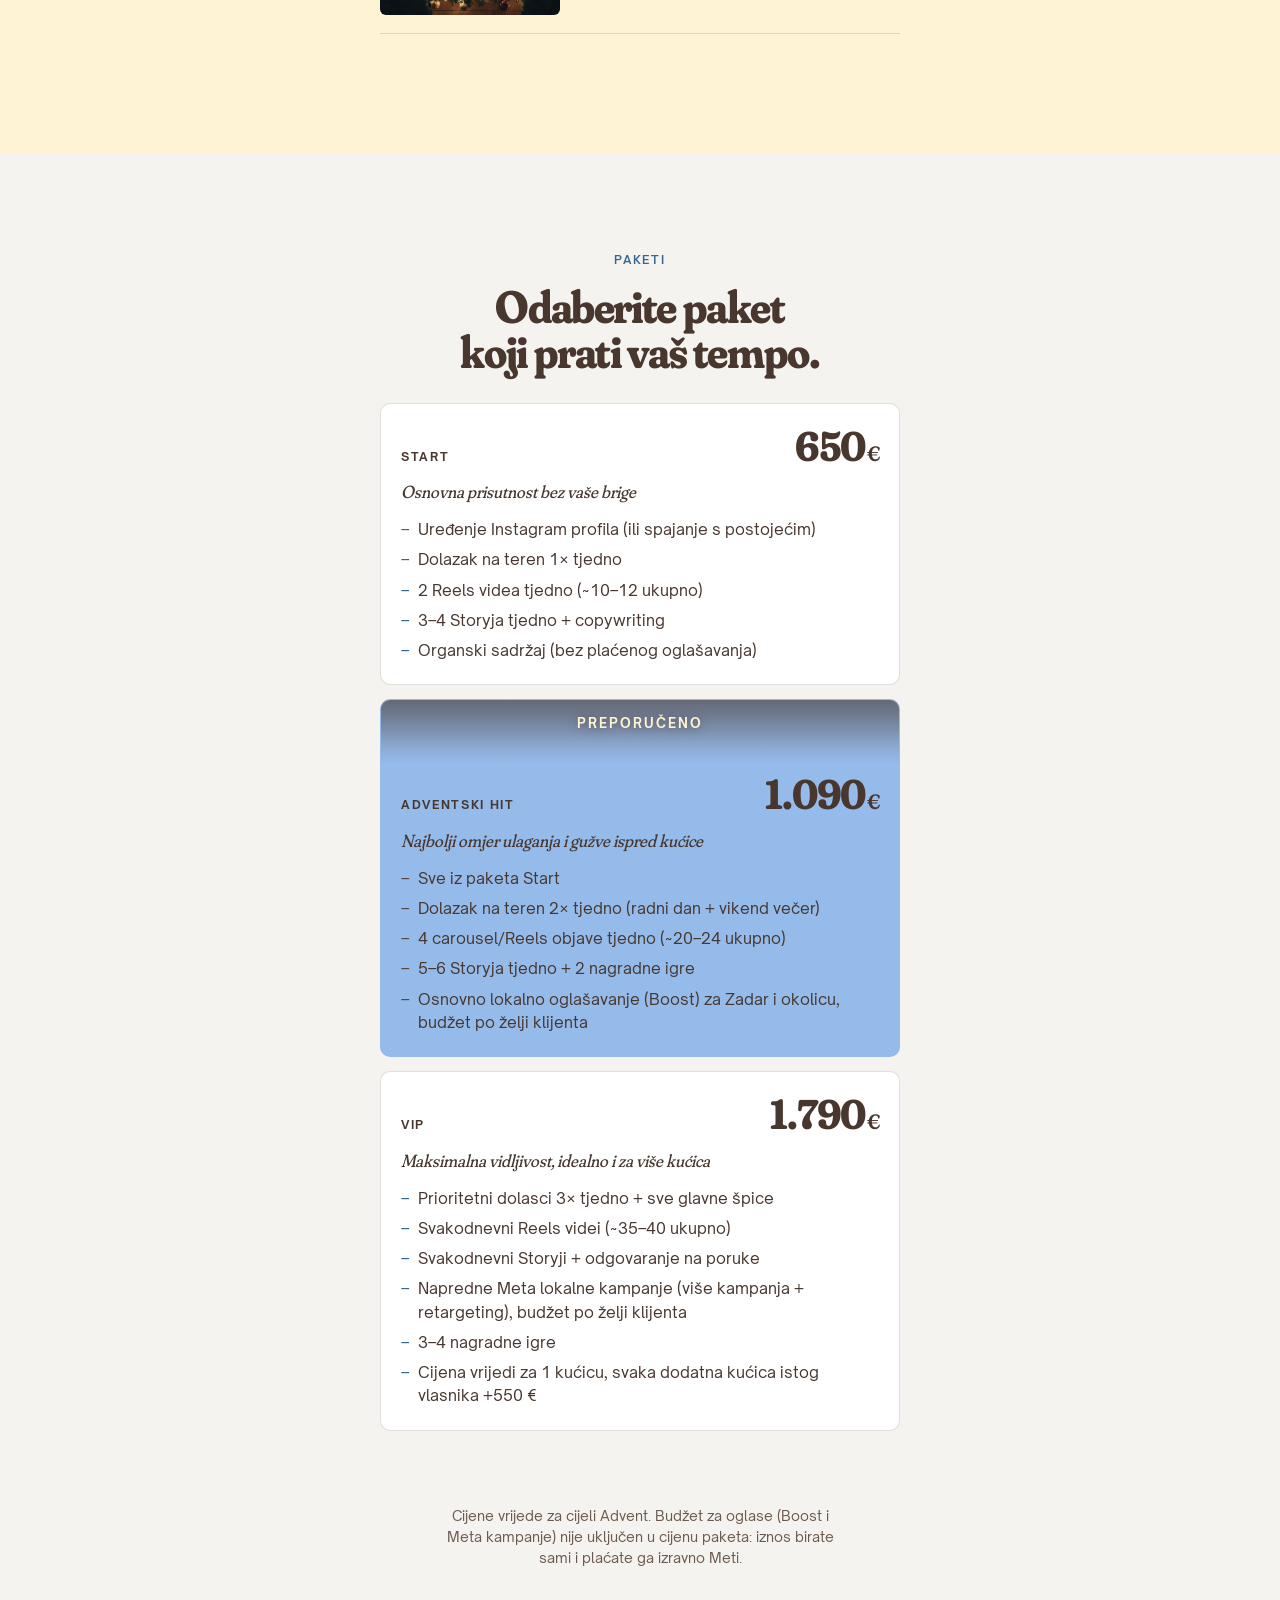
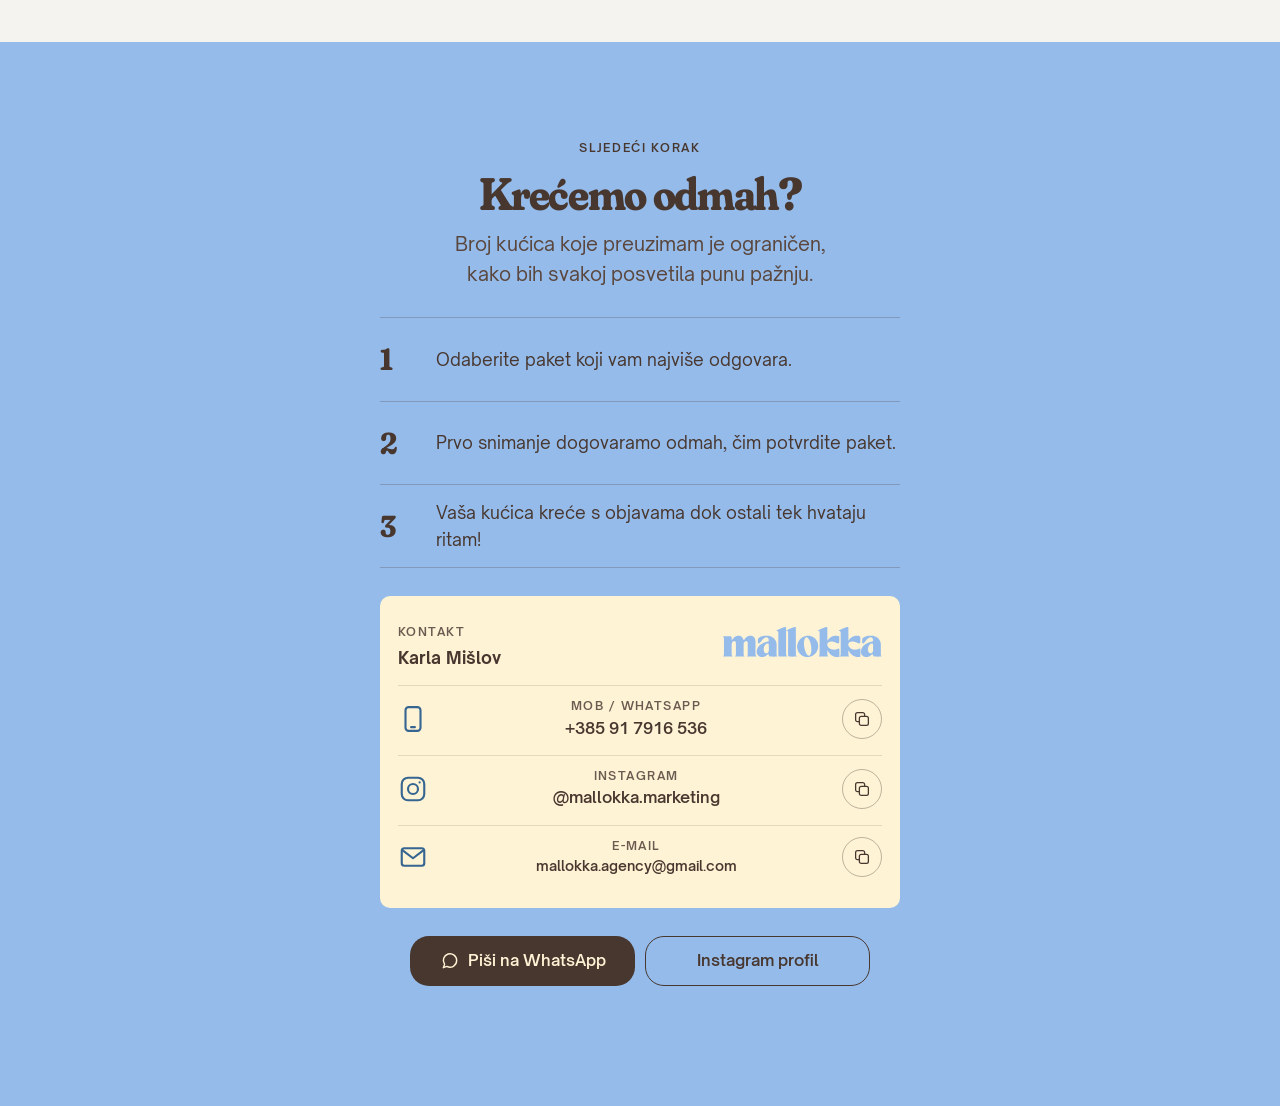
==== commit addebce5: "Kontakt: logo na jednakom razmaku od ruba kartice i linije Co-Authored-By: Claude Opus 5.5 <noreply@" ====
--- a/index.html
+++ b/index.html
@@ -255,7 +255,7 @@
 .contact{background:#fef3d5;color:#48372f;padding:20px 18px;border-radius:10px;display:flex;flex-direction:column;gap:4px}
 .contact .who{display:flex;align-items:flex-end;justify-content:space-between;gap:12px;padding-bottom:10px}
 .contact .who svg{height:46px;width:auto;color:#48372f}
-.contact .who .who-logo{height:30px;width:auto;max-width:55%;color:#95bbea;flex:0 1 auto}
+.contact .who .who-logo{height:30px;width:auto;max-width:55%;color:#95bbea;flex:0 1 auto;align-self:center;transform:translateY(-2px)} /* equal space from card edge and from the divider line */
 .contact .who b{white-space:nowrap}
 #v-mail{font-size:.875rem}
 .contact .who b{font-size:1.05rem}
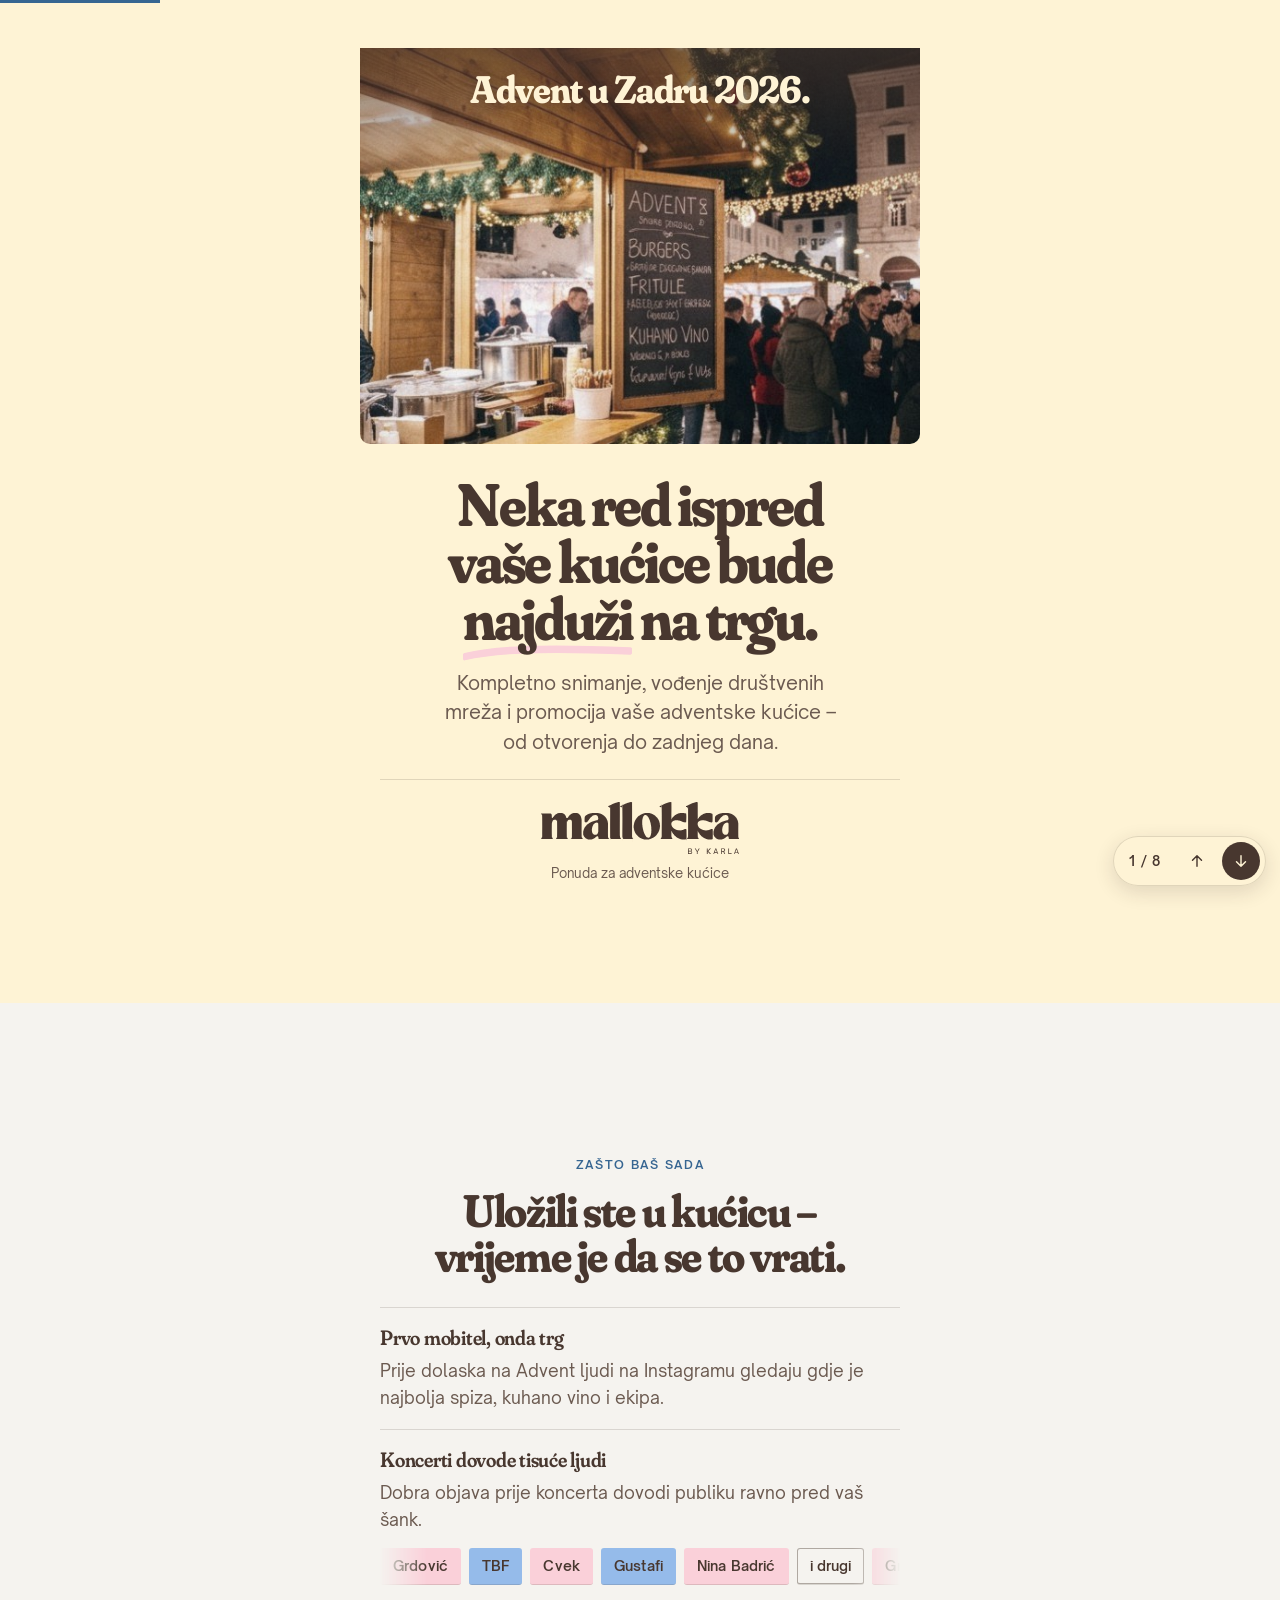
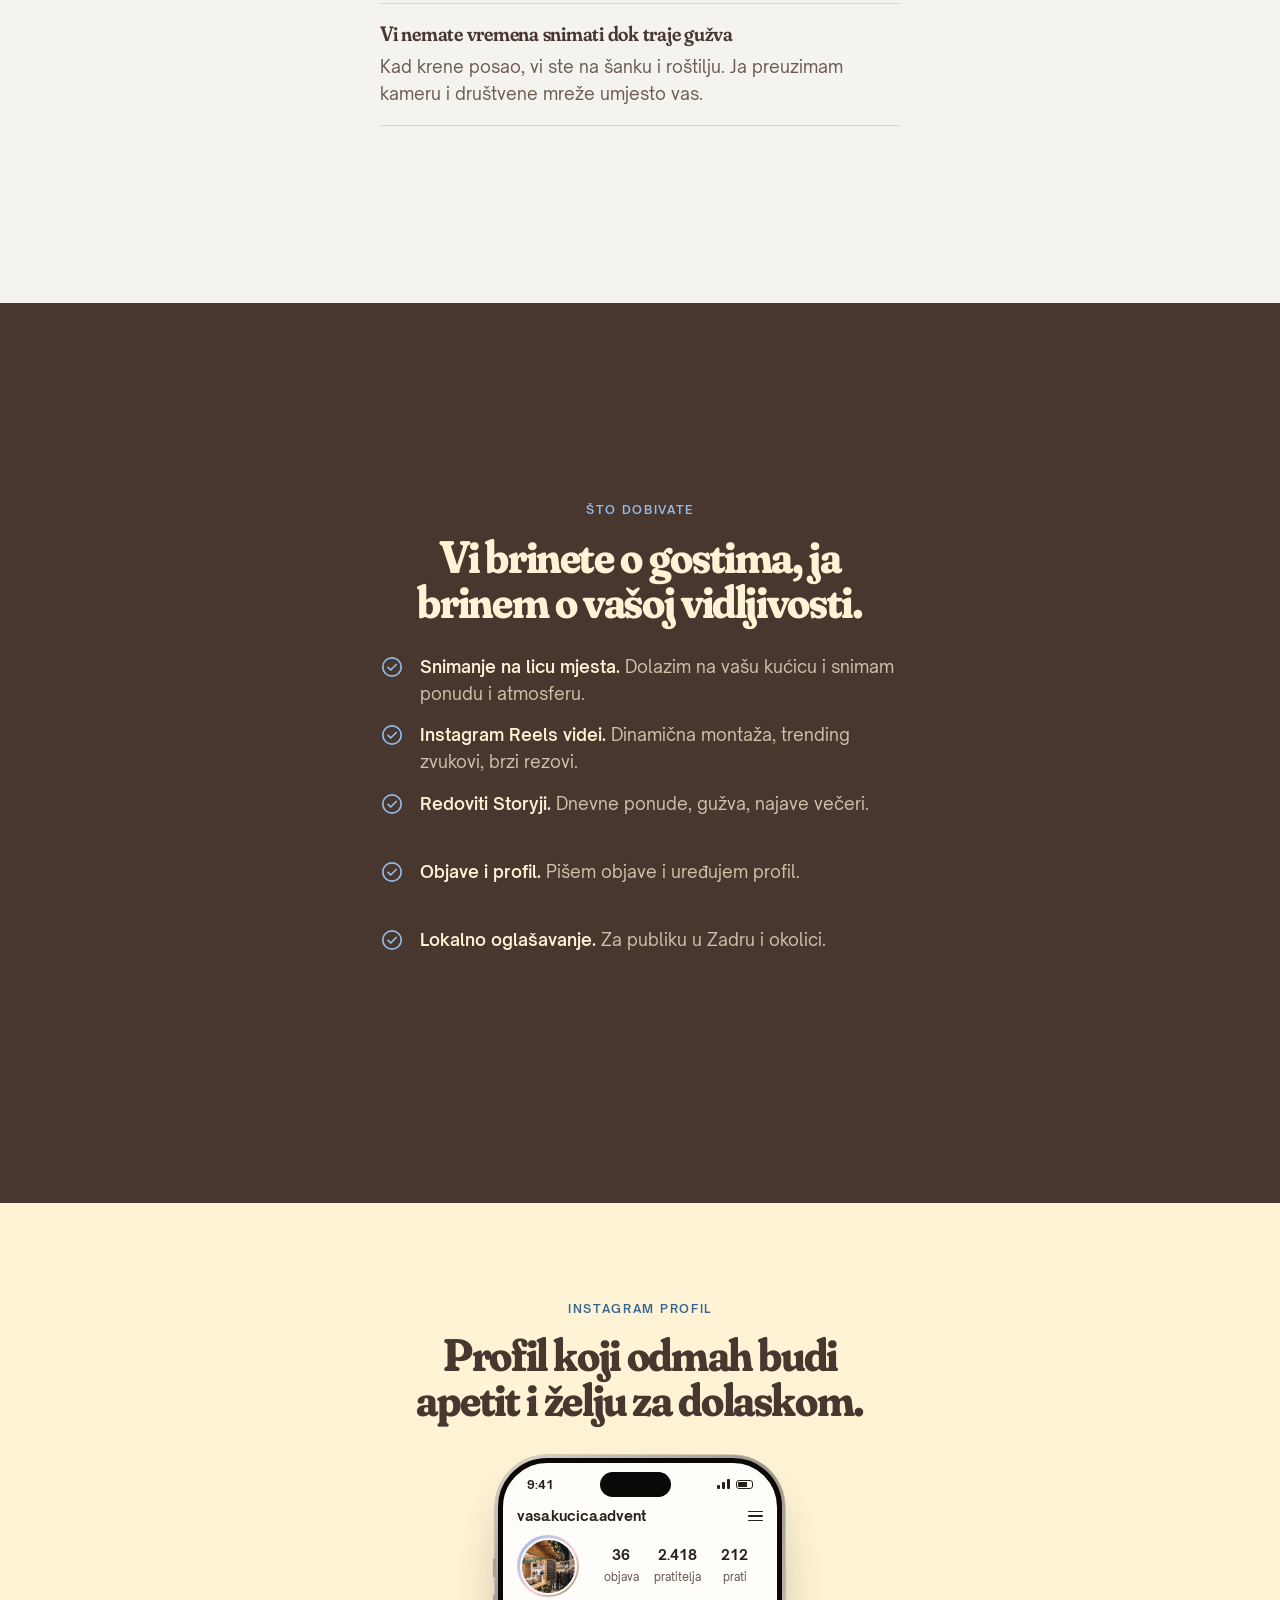
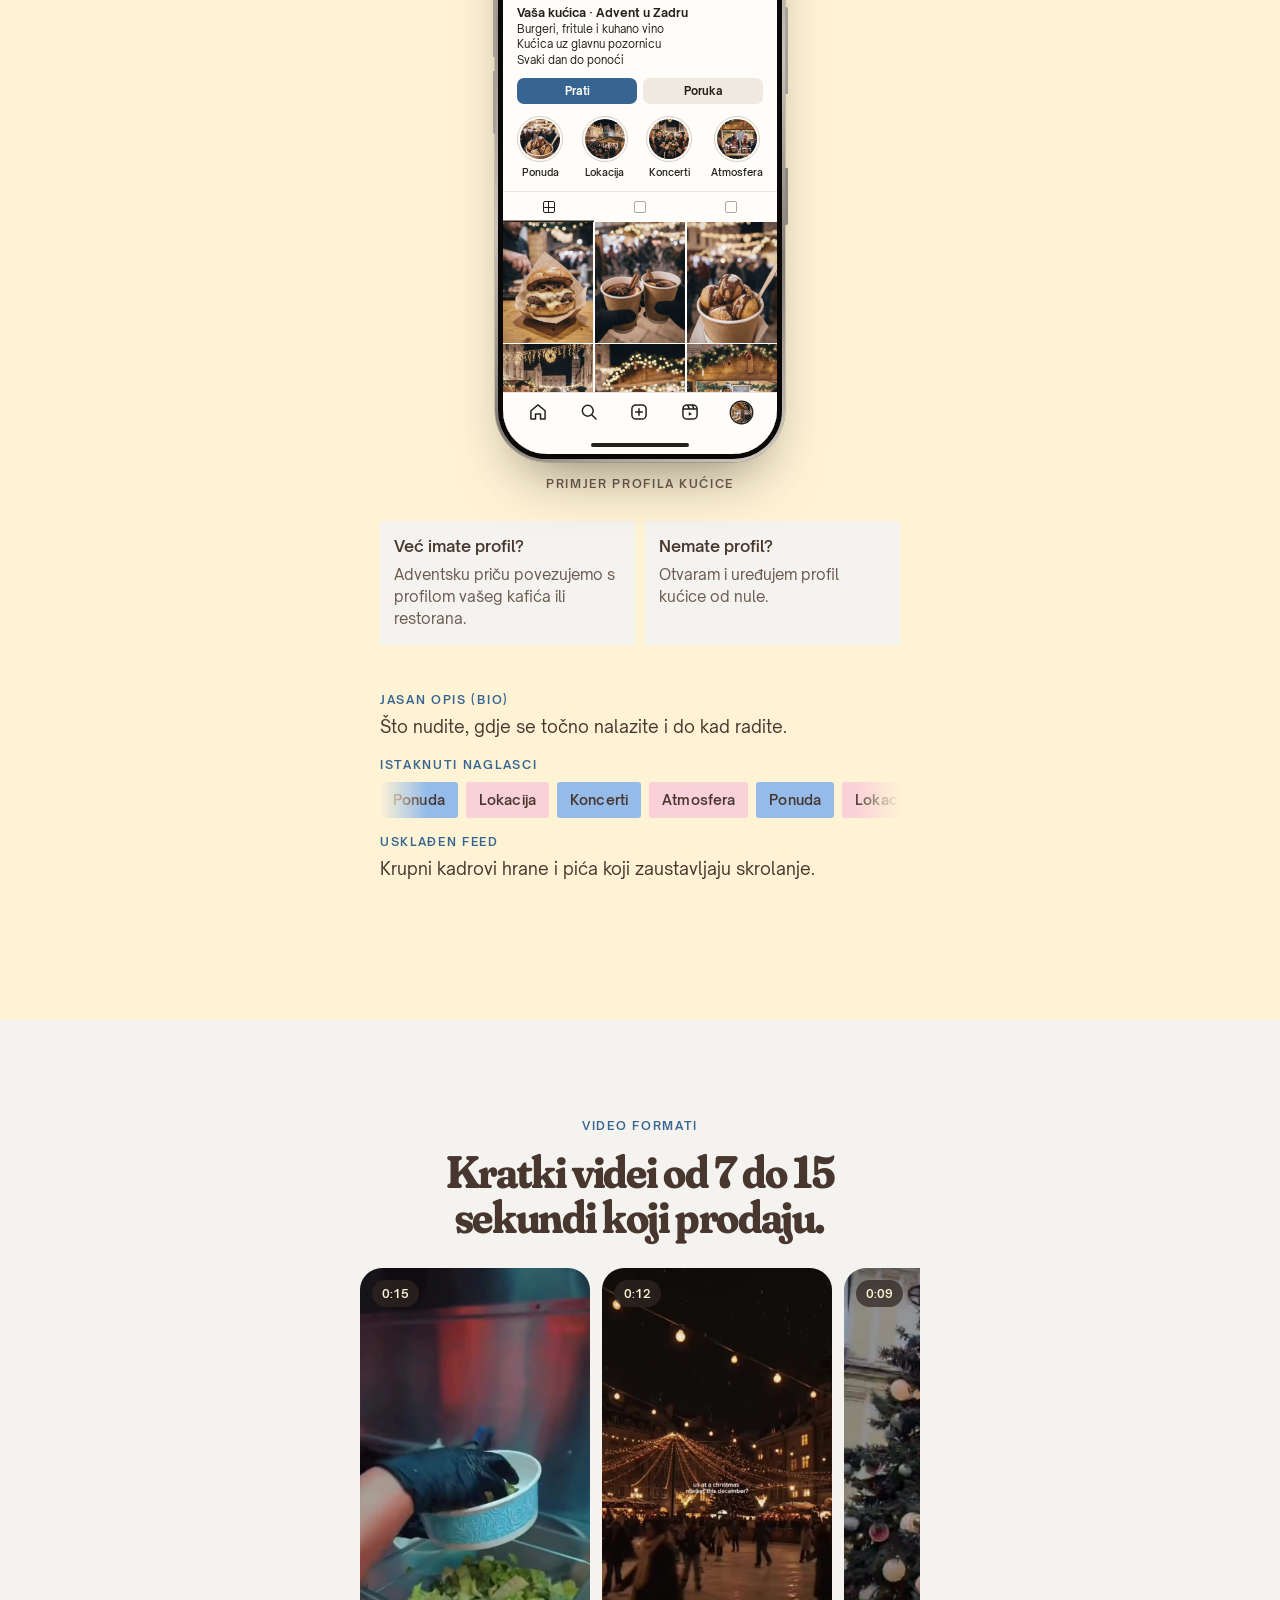
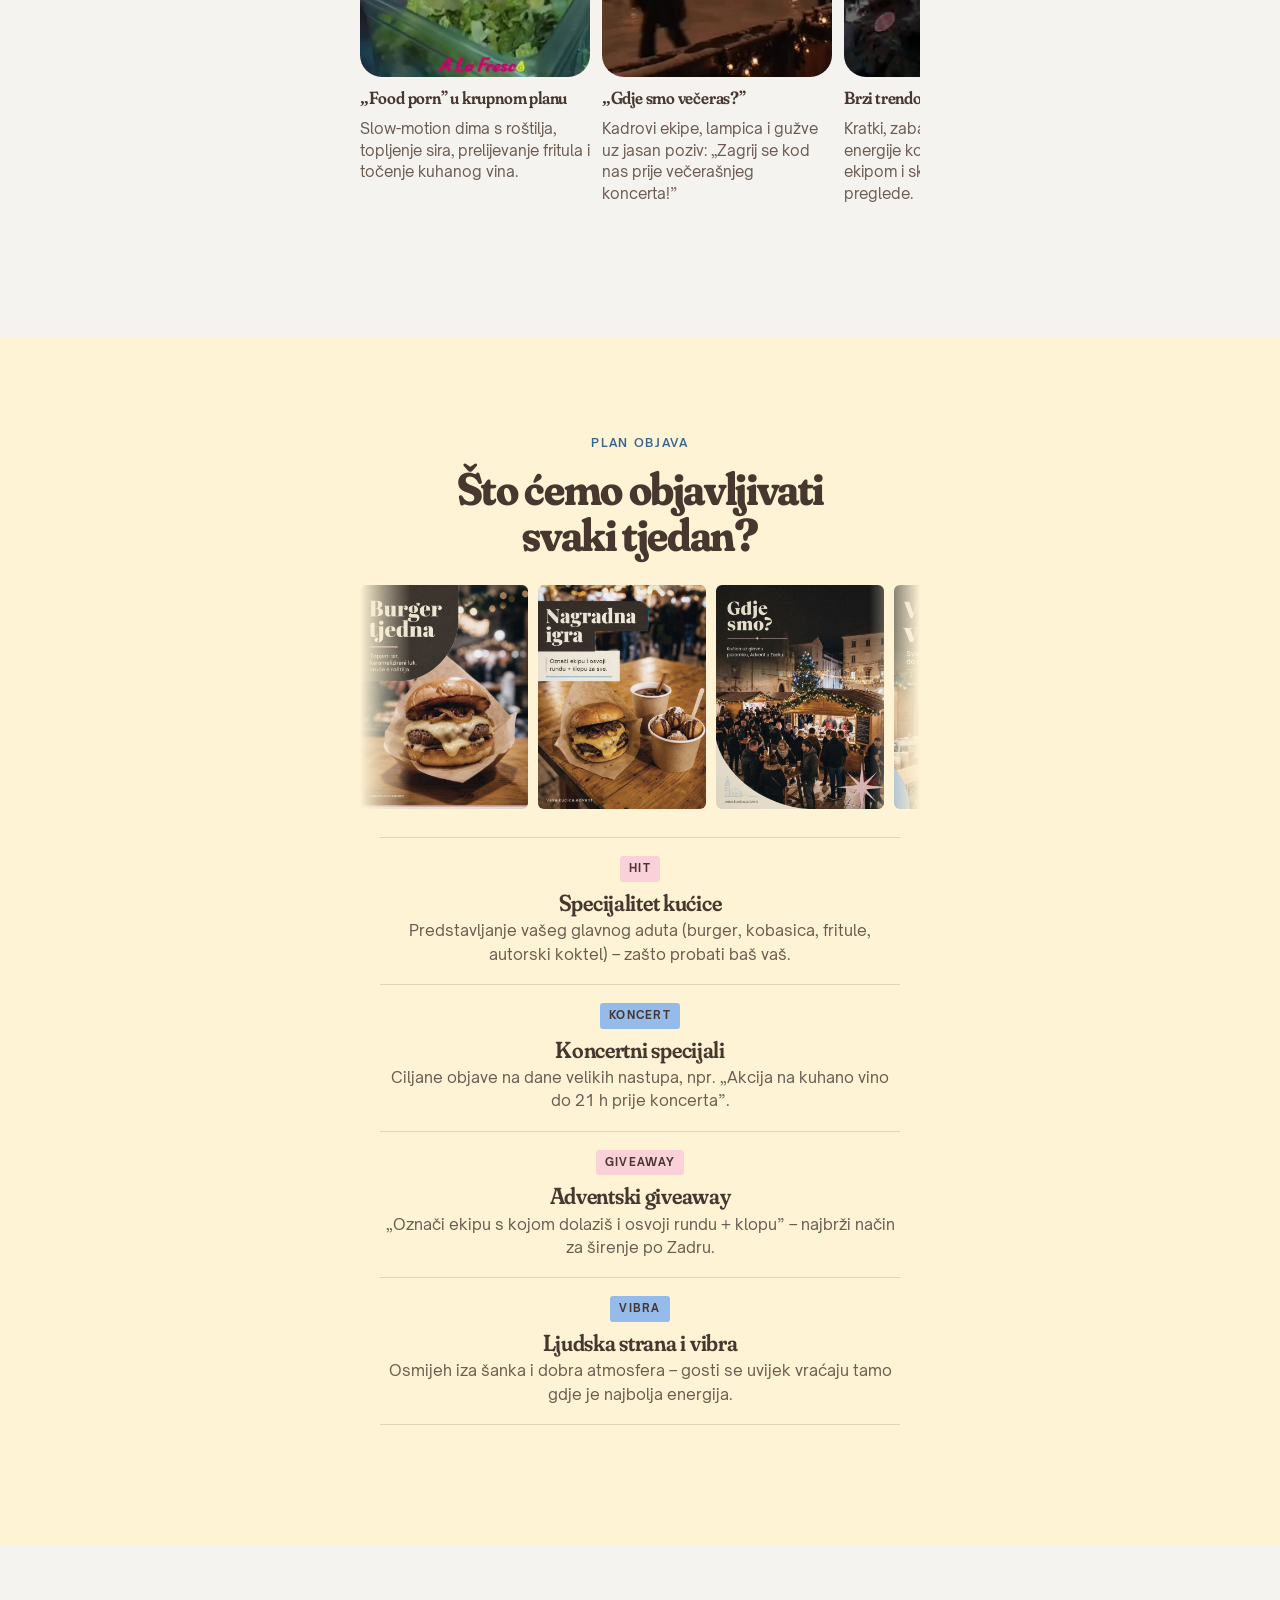
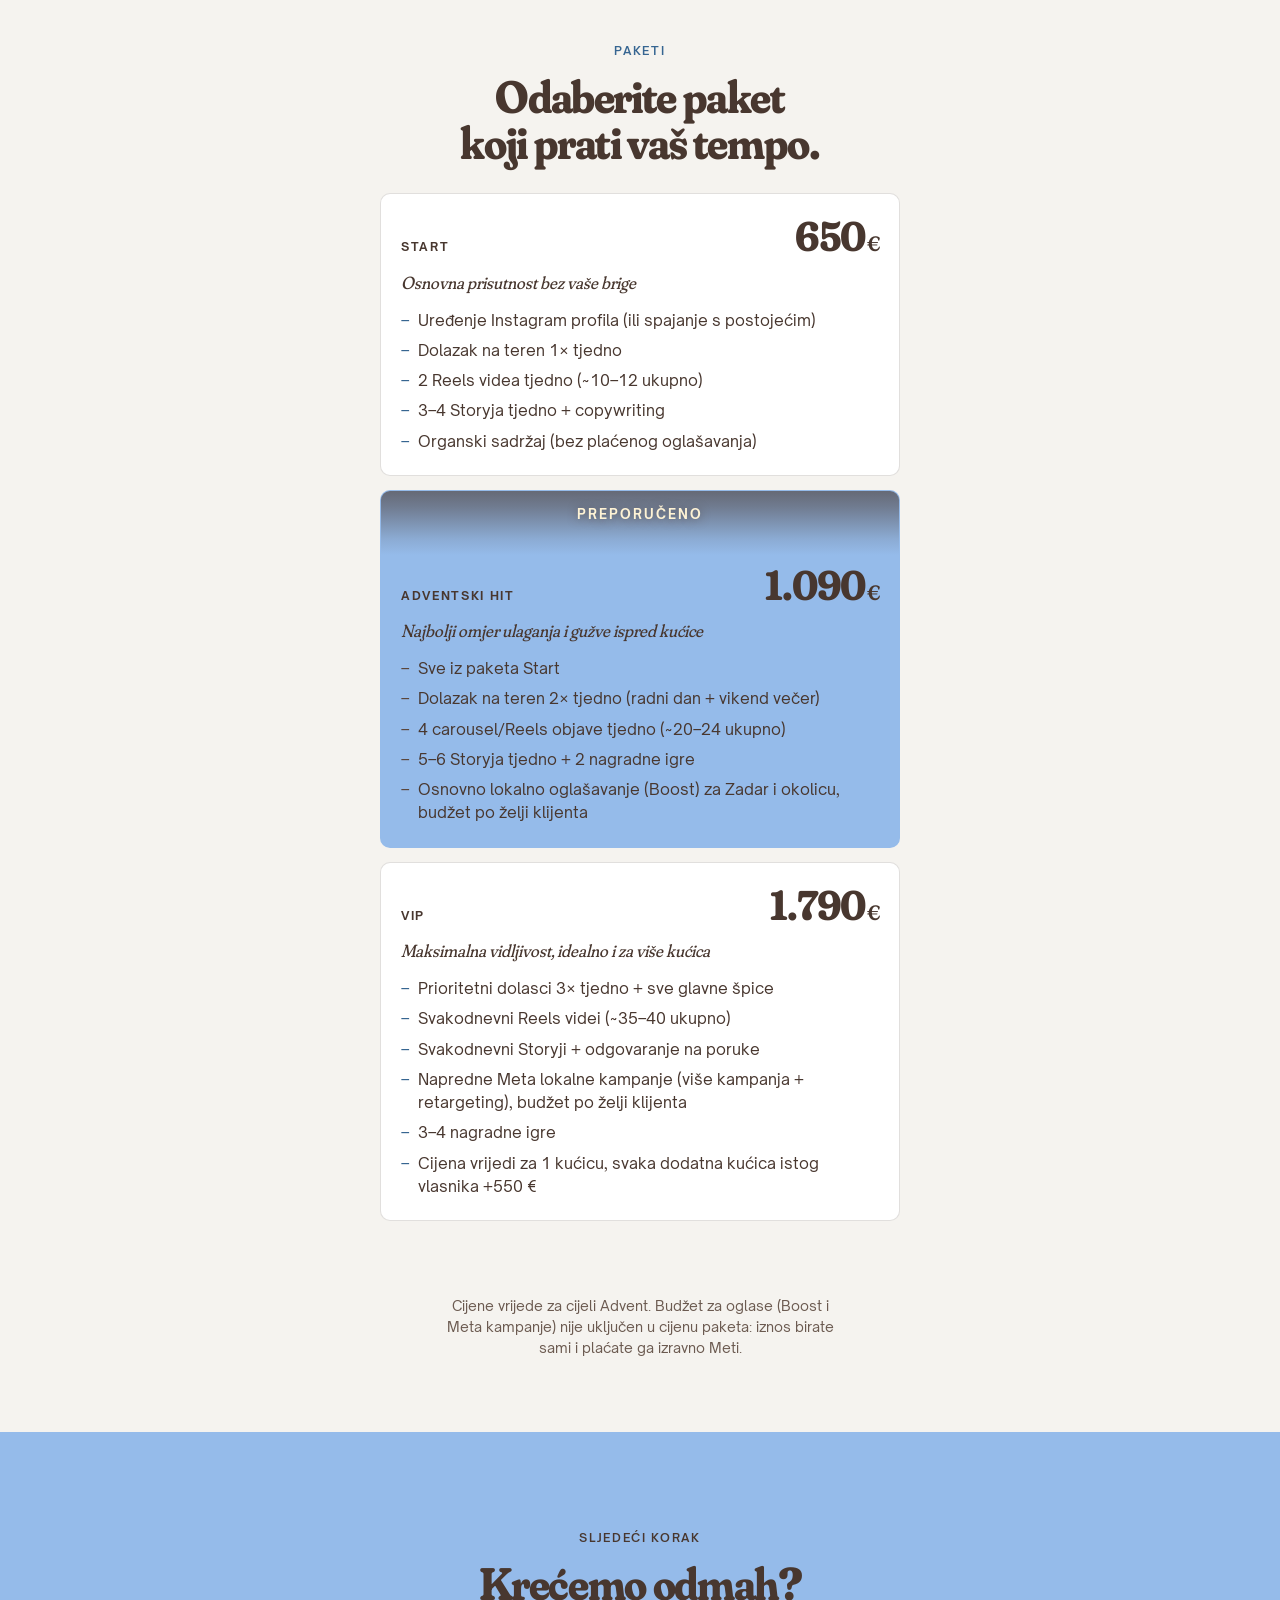
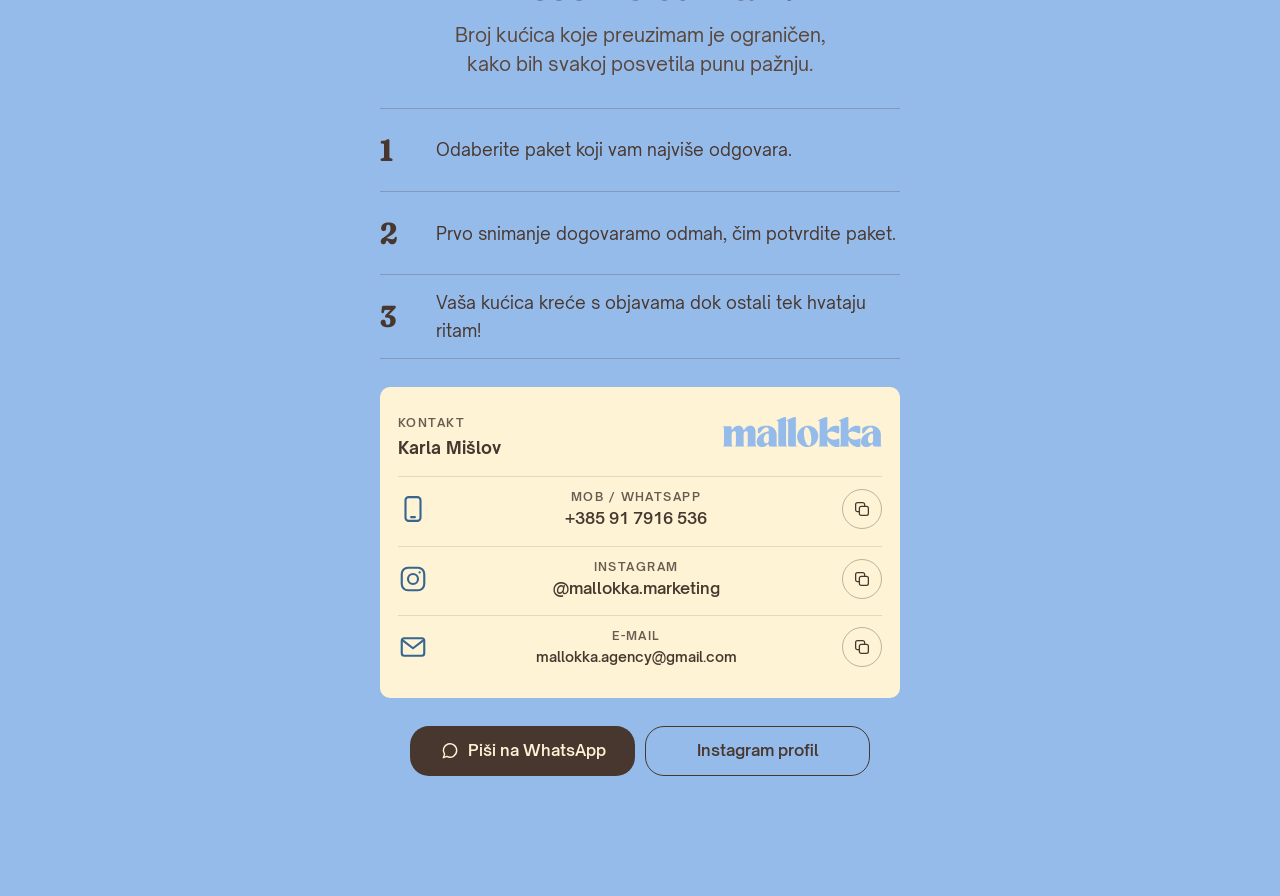
==== commit 2a49c44d: "Plan objava: objave iz Canva feeda (s filmskom gradacijom) kreću se u traci kao imena izvođača Co-Au" ====
--- a/index.html
+++ b/index.html
@@ -139,7 +139,7 @@
 .ticker-set li.t-line{background:transparent;color:var(--text);box-shadow:inset 0 0 0 1px var(--line-strong)}
 @keyframes ticker{from{transform:translateX(-50%)}to{transform:translateX(0)}}
 /* with "Reduce Motion" on (common on iPhones) the band keeps drifting, just slower; a tap pauses it */
-@media (prefers-reduced-motion:reduce){.ticker-track{animation-duration:40s}}
+@media (prefers-reduced-motion:reduce){.ticker-track{animation-duration:40s}.post-ticker .ticker-track{animation-duration:110s}}
 
 /* ---- inverse: what I do ---- */
 .checks{list-style:none;margin:0;padding:0;display:grid;grid-auto-rows:1fr;gap:14px}
@@ -220,9 +220,14 @@
 /* ---- weekly pillars ---- */
 .strip{display:grid;grid-template-columns:repeat(4,1fr);gap:8px}
 .strip img{width:100%;aspect-ratio:3/4;object-fit:cover;display:block;border-radius:6px}
-.pillars li{display:grid;grid-template-columns:clamp(128px,38%,180px) minmax(0,1fr);gap:16px;align-items:center}
+.pillars li{display:block}
 .pillars li > div{display:flex;flex-direction:column;justify-content:center;align-items:center;text-align:center;gap:4px;min-width:0}
-.pthumb{width:100%;aspect-ratio:4/5;object-fit:cover;border-radius:6px;display:block}
+/* feed posts drifting left → right in one band, same motion as the performer names */
+.post-ticker{margin:0 calc(-1 * var(--g)) 0 calc(-1 * var(--gr))}
+.post-ticker .ticker-track{animation-duration:55s}
+.post-ticker .ticker-set{gap:10px;padding-right:10px}
+.post-ticker .ticker-set li{padding:0;background:none;border-radius:6px;overflow:hidden}
+.post-ticker img{width:clamp(132px,36vw,168px);aspect-ratio:3/4;object-fit:cover;display:block}
 .pillars .tag{align-self:center;font-size:.6875rem;font-weight:700;letter-spacing:.12em;text-transform:uppercase;padding:4px 9px;border-radius:3px;background:var(--blush);color:var(--on-fill);margin-bottom:4px}
 .pillars .tag.t-sky{background:var(--sky)}
 .pillars p{font-size:.96875rem;line-height:1.5}
@@ -482,11 +487,12 @@
       <p class="label">Plan objava</p>
       <h2>Što ćemo objavljivati svaki tjedan?</h2>
     </div>
+    <div class="ticker post-ticker"><div class="ticker-track"><ul class="ticker-set" aria-label="Primjeri objava iz feeda"><li><img src="img/f-hit.jpg?v=375c14ac" alt="Primjer objave: Burger tjedna" loading="lazy" decoding="async"></li><li><img src="img/f-giveaway.jpg?v=c081bd69" alt="Primjer objave: Nagradna igra" loading="lazy" decoding="async"></li><li><img src="img/f-gdje.jpg?v=b7d7b082" alt="Primjer objave: Gdje smo?" loading="lazy" decoding="async"></li><li><img src="img/f-vecer.jpg?v=93d9f27b" alt="Primjer objave: Vidimo se večeras" loading="lazy" decoding="async"></li><li><img src="img/f-zagrij.jpg?v=cc3314ea" alt="Primjer objave: Zagrij se kod nas" loading="lazy" decoding="async"></li><li><img src="img/f-fritule.jpg?v=59b7058c" alt="Primjer objave: Fritule s čokoladom" loading="lazy" decoding="async"></li><li><img src="img/f-koncert.jpg?v=82e0db16" alt="Primjer objave: Večeras koncert!" loading="lazy" decoding="async"></li><li><img src="img/f-slatki.jpg?v=14cd8c91" alt="Primjer objave: Slatki kutak" loading="lazy" decoding="async"></li><li><img src="img/f-vibra.jpg?v=760b2651" alt="Primjer objave: Ekipa iza šanka" loading="lazy" decoding="async"></li></ul><ul class="ticker-set" aria-hidden="true"><li><img src="img/f-hit.jpg?v=375c14ac" alt="" loading="lazy" decoding="async"></li><li><img src="img/f-giveaway.jpg?v=c081bd69" alt="" loading="lazy" decoding="async"></li><li><img src="img/f-gdje.jpg?v=b7d7b082" alt="" loading="lazy" decoding="async"></li><li><img src="img/f-vecer.jpg?v=93d9f27b" alt="" loading="lazy" decoding="async"></li><li><img src="img/f-zagrij.jpg?v=cc3314ea" alt="" loading="lazy" decoding="async"></li><li><img src="img/f-fritule.jpg?v=59b7058c" alt="" loading="lazy" decoding="async"></li><li><img src="img/f-koncert.jpg?v=82e0db16" alt="" loading="lazy" decoding="async"></li><li><img src="img/f-slatki.jpg?v=14cd8c91" alt="" loading="lazy" decoding="async"></li><li><img src="img/f-vibra.jpg?v=760b2651" alt="" loading="lazy" decoding="async"></li></ul></div></div>
     <ul class="items pillars">
-      <li><img class="pthumb" src="img/p0.jpg?v=af739c2a" alt="Burger s otopljenim sirom"><div><span class="tag">Hit</span><h3>Specijalitet kućice</h3><p>Predstavljanje vašeg glavnog aduta (burger, kobasica, fritule, autorski koktel) – zašto probati baš vaš.</p></div></li>
-      <li><img class="pthumb" src="img/p3.jpg?v=329c0504" alt="Dvije čaše kuhanog vina"><div><span class="tag t-sky">Koncert</span><h3>Koncertni specijali</h3><p>Ciljane objave na dane velikih nastupa, npr. „Akcija na kuhano vino do 21 h prije koncerta”.</p></div></li>
-      <li><img class="pthumb" src="img/p4.jpg?v=a16d73b9" alt="Ekipa nazdravlja na trgu"><div><span class="tag">Giveaway</span><h3>Adventski giveaway</h3><p>„Označi ekipu s kojom dolaziš i osvoji rundu + klopu” – najbrži način za širenje po Zadru.</p></div></li>
-      <li><img class="pthumb" src="img/p1.jpg?v=da668428" alt="Nasmijana ekipa iza šanka kućice"><div><span class="tag t-sky">Vibra</span><h3>Ljudska strana i vibra</h3><p>Osmijeh iza šanka i dobra atmosfera – gosti se uvijek vraćaju tamo gdje je najbolja energija.</p></div></li>
+      <li><div><span class="tag">Hit</span><h3>Specijalitet kućice</h3><p>Predstavljanje vašeg glavnog aduta (burger, kobasica, fritule, autorski koktel) – zašto probati baš vaš.</p></div></li>
+      <li><div><span class="tag t-sky">Koncert</span><h3>Koncertni specijali</h3><p>Ciljane objave na dane velikih nastupa, npr. „Akcija na kuhano vino do 21 h prije koncerta”.</p></div></li>
+      <li><div><span class="tag">Giveaway</span><h3>Adventski giveaway</h3><p>„Označi ekipu s kojom dolaziš i osvoji rundu + klopu” – najbrži način za širenje po Zadru.</p></div></li>
+      <li><div><span class="tag t-sky">Vibra</span><h3>Ljudska strana i vibra</h3><p>Osmijeh iza šanka i dobra atmosfera – gosti se uvijek vraćaju tamo gdje je najbolja energija.</p></div></li>
     </ul>
   </div>
 </section>
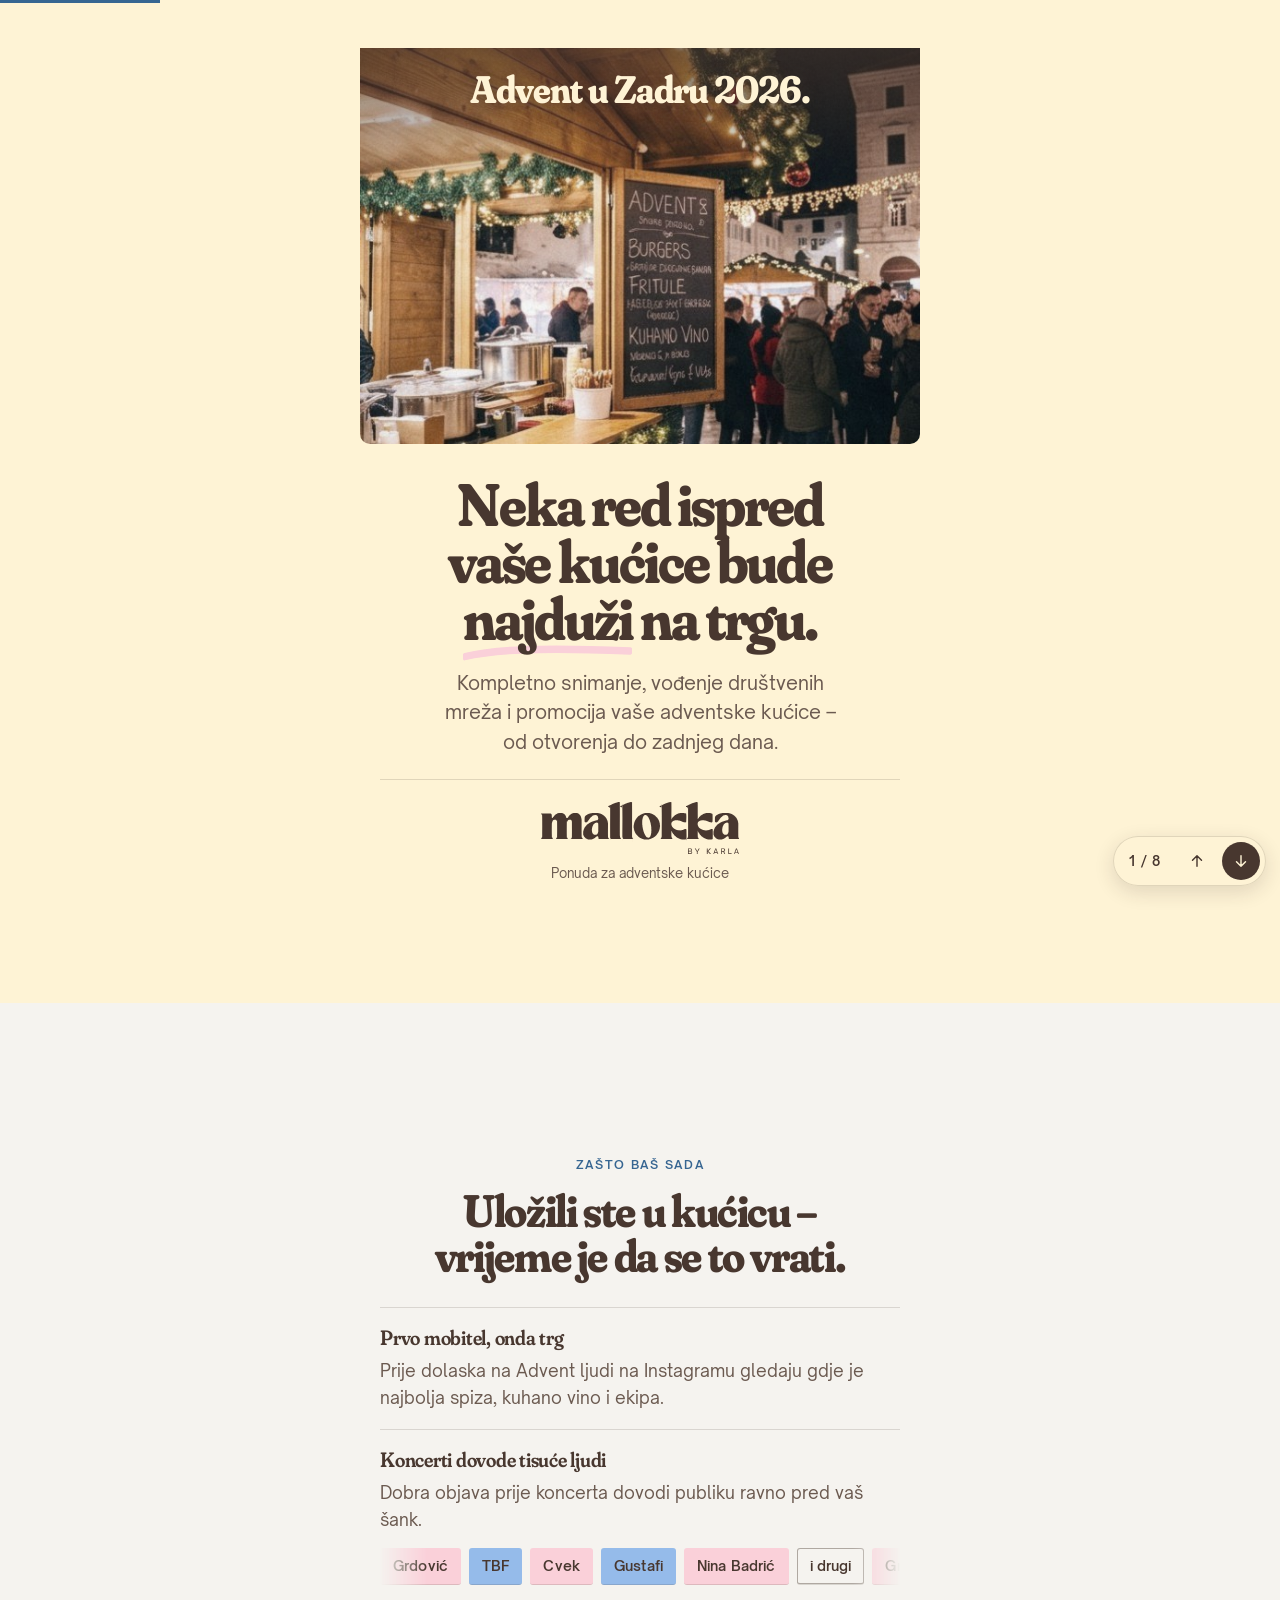
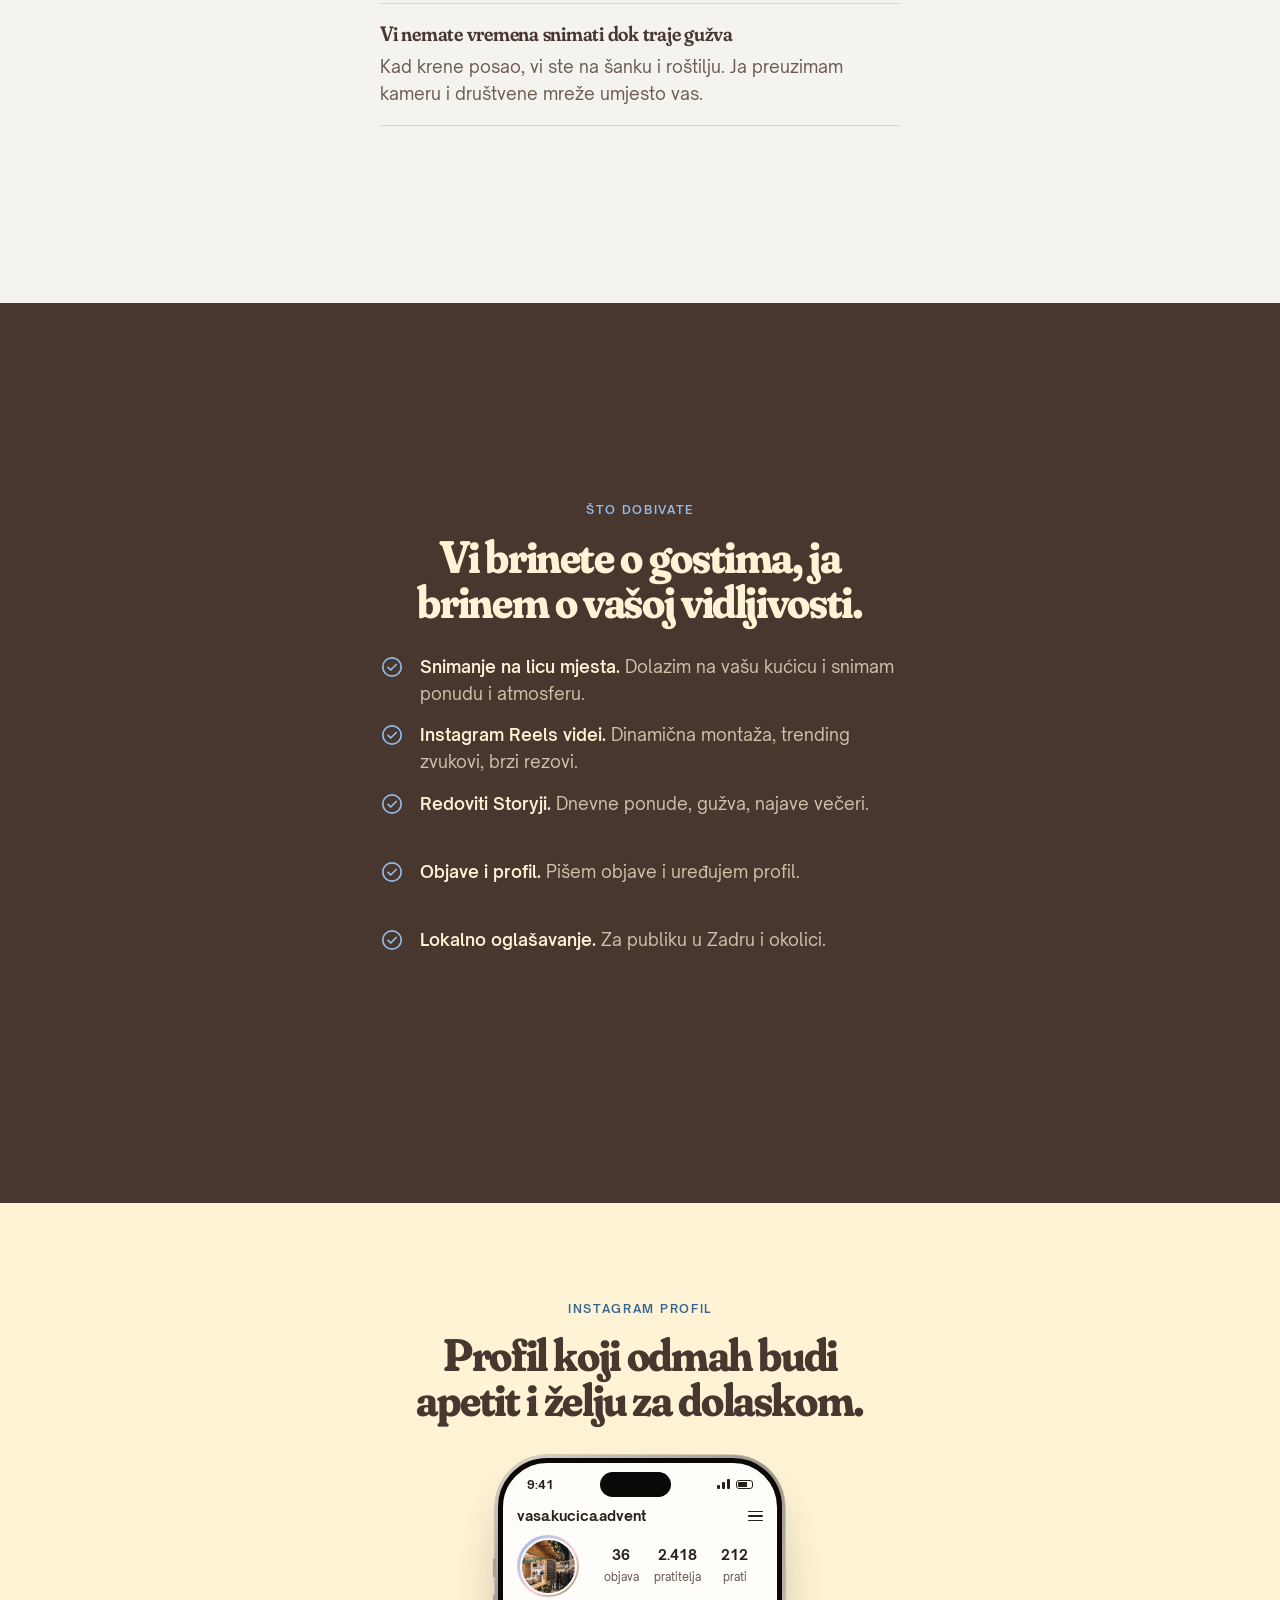
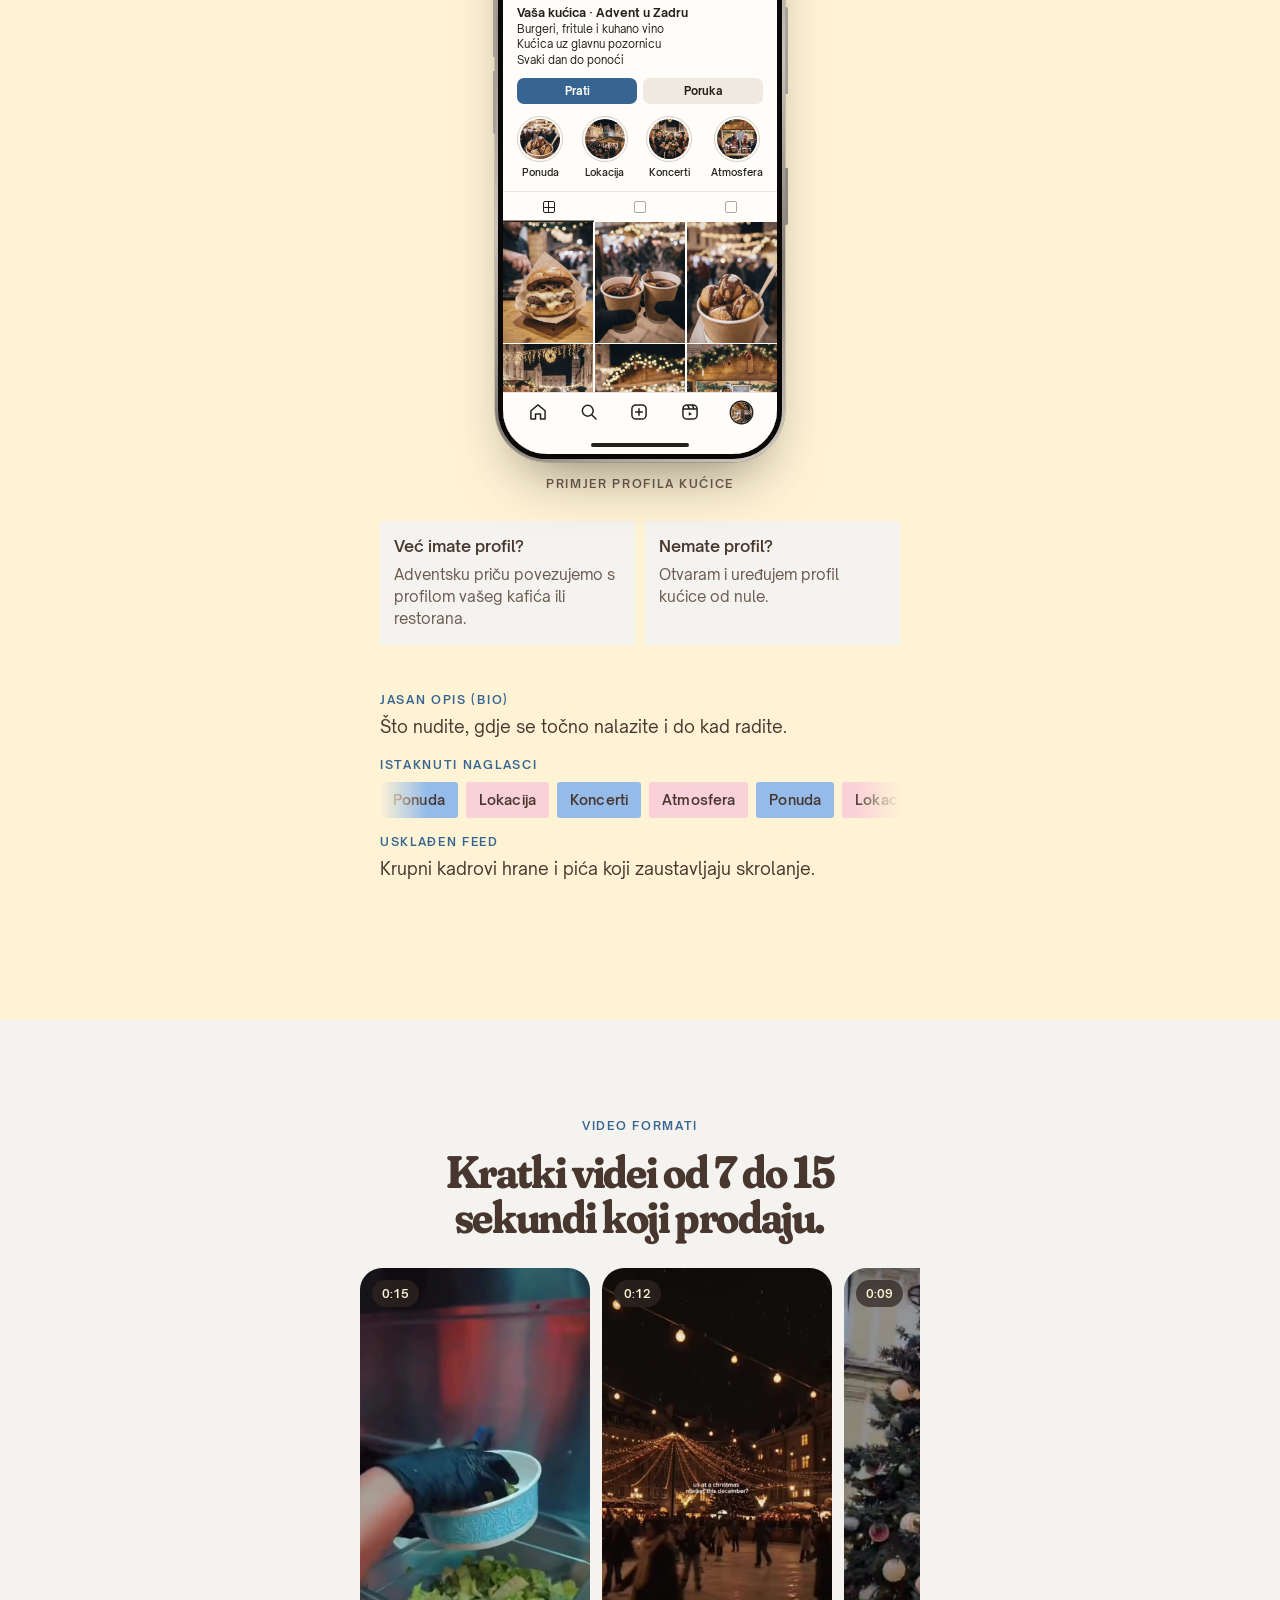
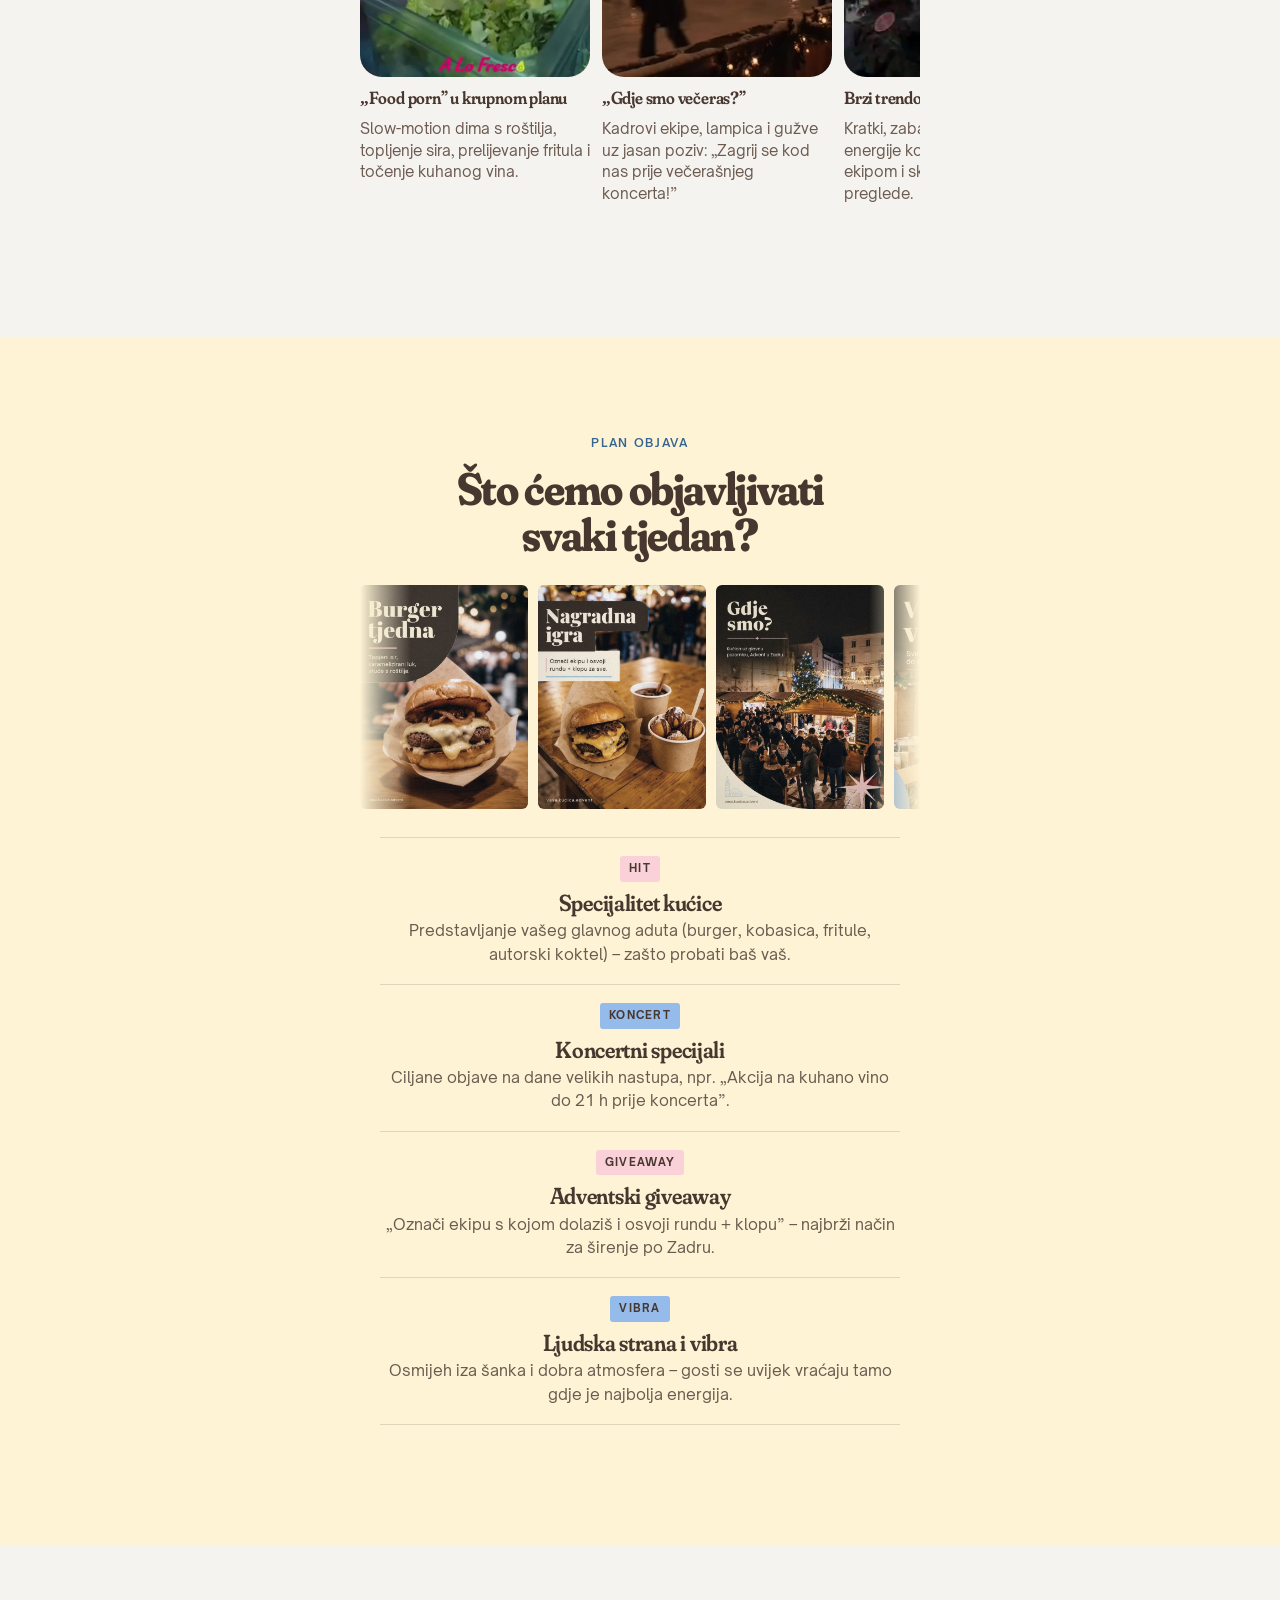
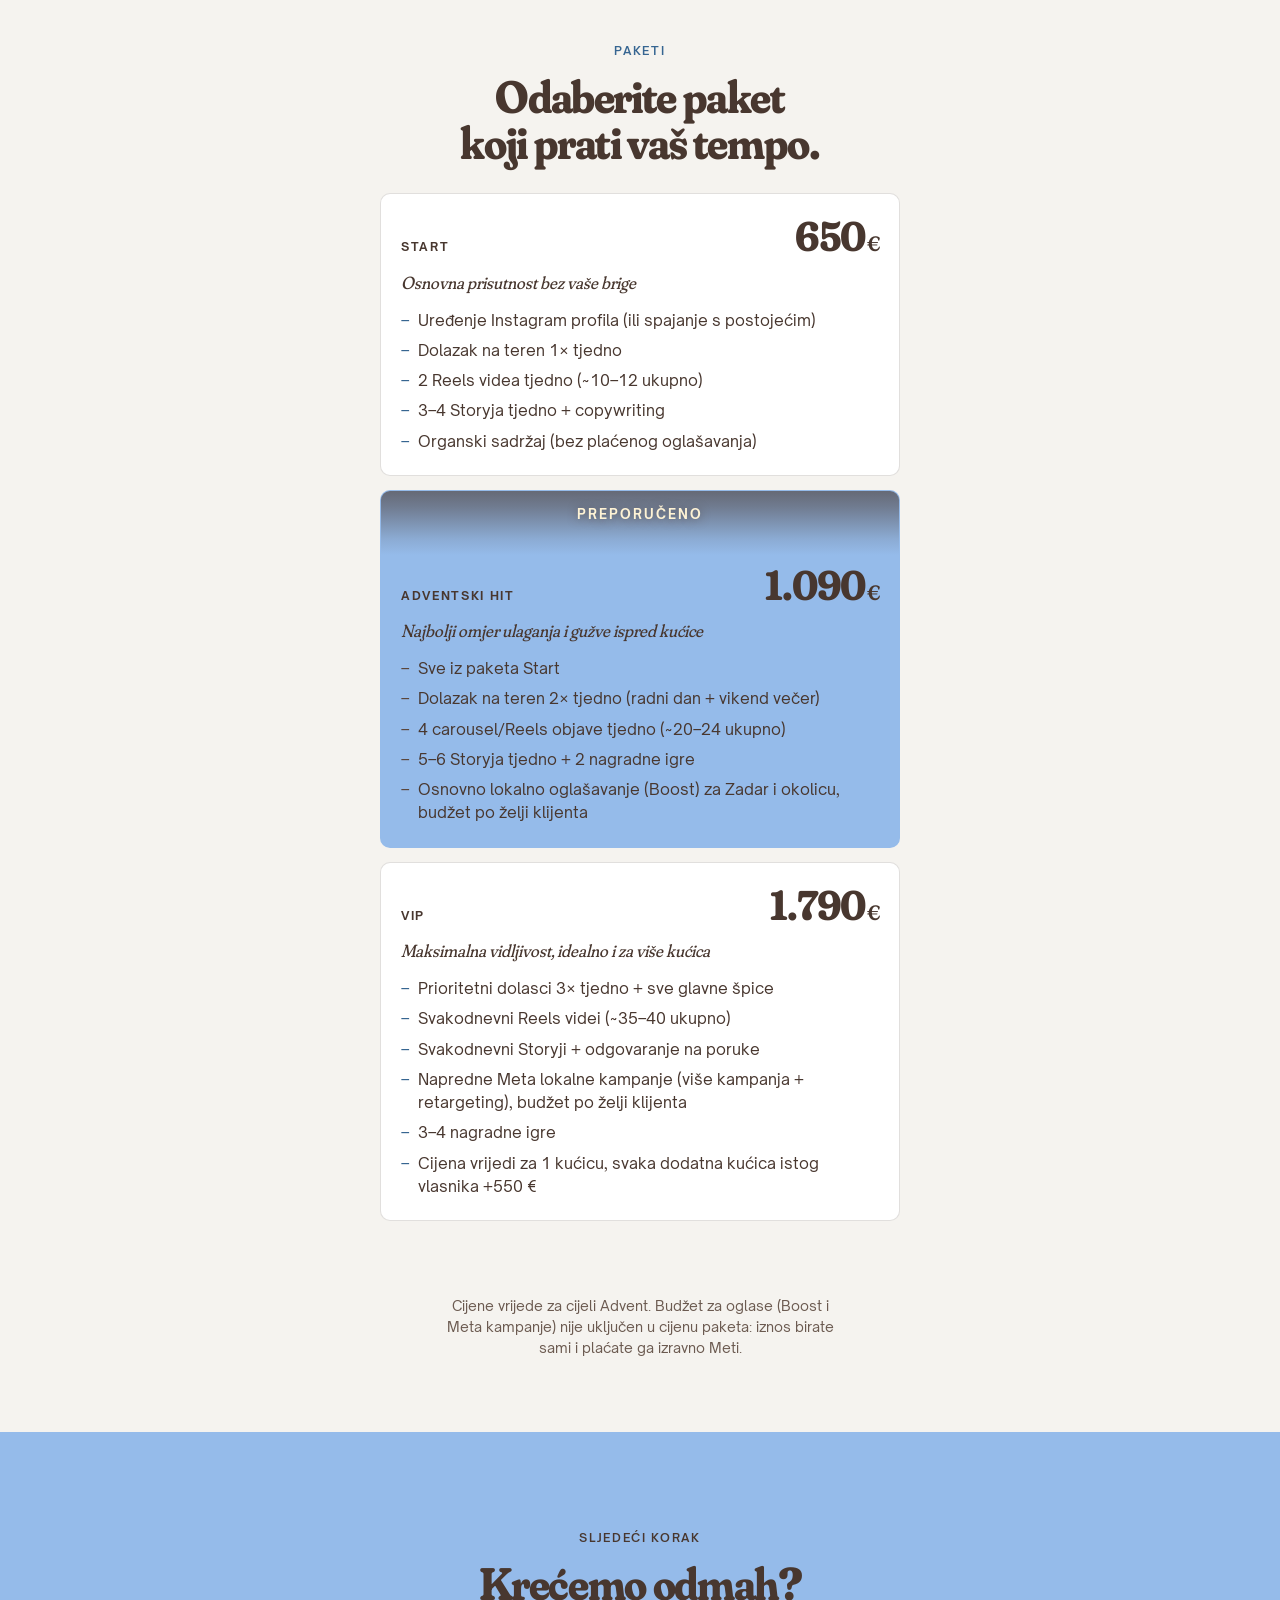
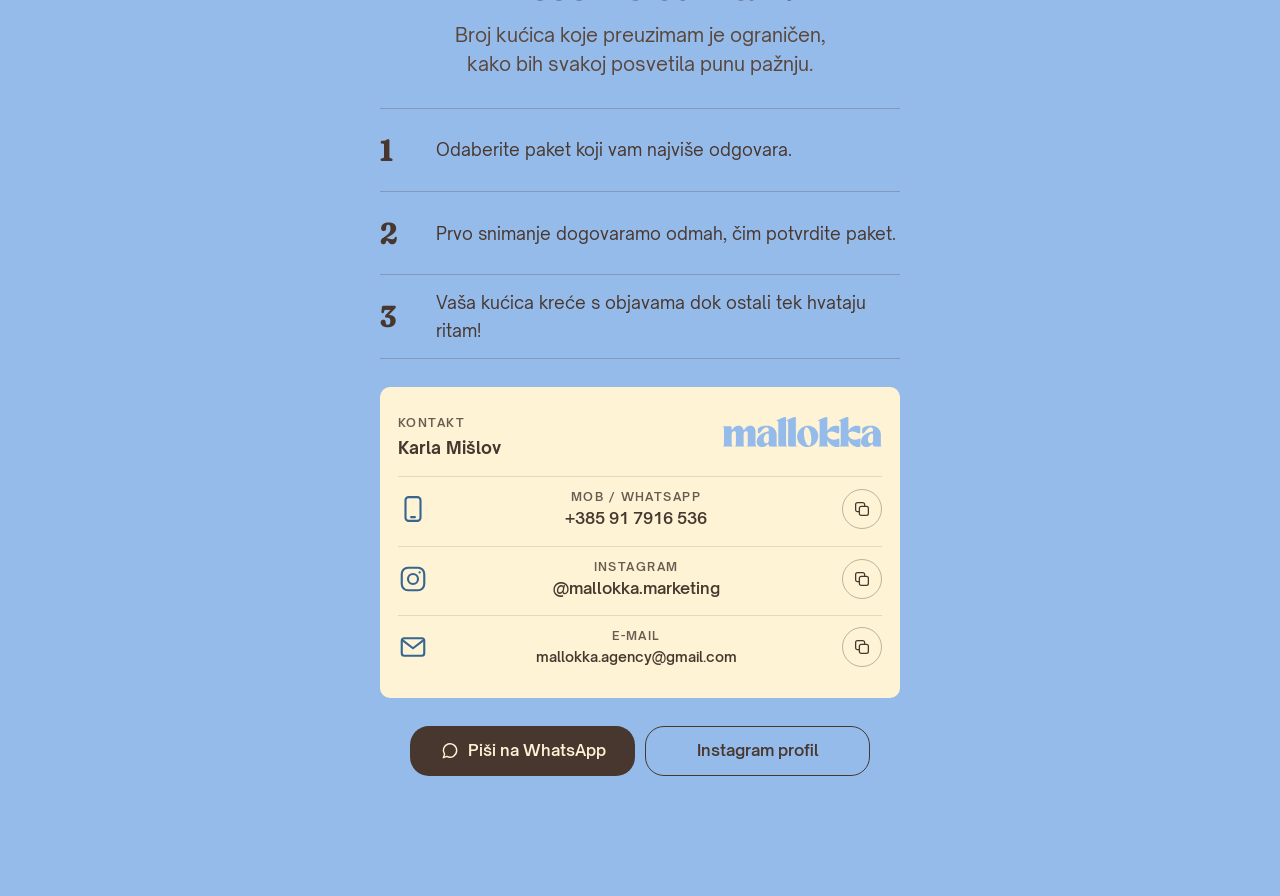
==== commit d00f0263: "Plan objava: objava Burger tjedna bez svijetle trake na dnu Co-Authored-By: Claude Opus 5.5 <noreply" ====
--- a/index.html
+++ b/index.html
@@ -487,7 +487,7 @@
       <p class="label">Plan objava</p>
       <h2>Što ćemo objavljivati svaki tjedan?</h2>
     </div>
-    <div class="ticker post-ticker"><div class="ticker-track"><ul class="ticker-set" aria-label="Primjeri objava iz feeda"><li><img src="img/f-hit.jpg?v=375c14ac" alt="Primjer objave: Burger tjedna" loading="lazy" decoding="async"></li><li><img src="img/f-giveaway.jpg?v=c081bd69" alt="Primjer objave: Nagradna igra" loading="lazy" decoding="async"></li><li><img src="img/f-gdje.jpg?v=b7d7b082" alt="Primjer objave: Gdje smo?" loading="lazy" decoding="async"></li><li><img src="img/f-vecer.jpg?v=93d9f27b" alt="Primjer objave: Vidimo se večeras" loading="lazy" decoding="async"></li><li><img src="img/f-zagrij.jpg?v=cc3314ea" alt="Primjer objave: Zagrij se kod nas" loading="lazy" decoding="async"></li><li><img src="img/f-fritule.jpg?v=59b7058c" alt="Primjer objave: Fritule s čokoladom" loading="lazy" decoding="async"></li><li><img src="img/f-koncert.jpg?v=82e0db16" alt="Primjer objave: Večeras koncert!" loading="lazy" decoding="async"></li><li><img src="img/f-slatki.jpg?v=14cd8c91" alt="Primjer objave: Slatki kutak" loading="lazy" decoding="async"></li><li><img src="img/f-vibra.jpg?v=760b2651" alt="Primjer objave: Ekipa iza šanka" loading="lazy" decoding="async"></li></ul><ul class="ticker-set" aria-hidden="true"><li><img src="img/f-hit.jpg?v=375c14ac" alt="" loading="lazy" decoding="async"></li><li><img src="img/f-giveaway.jpg?v=c081bd69" alt="" loading="lazy" decoding="async"></li><li><img src="img/f-gdje.jpg?v=b7d7b082" alt="" loading="lazy" decoding="async"></li><li><img src="img/f-vecer.jpg?v=93d9f27b" alt="" loading="lazy" decoding="async"></li><li><img src="img/f-zagrij.jpg?v=cc3314ea" alt="" loading="lazy" decoding="async"></li><li><img src="img/f-fritule.jpg?v=59b7058c" alt="" loading="lazy" decoding="async"></li><li><img src="img/f-koncert.jpg?v=82e0db16" alt="" loading="lazy" decoding="async"></li><li><img src="img/f-slatki.jpg?v=14cd8c91" alt="" loading="lazy" decoding="async"></li><li><img src="img/f-vibra.jpg?v=760b2651" alt="" loading="lazy" decoding="async"></li></ul></div></div>
+    <div class="ticker post-ticker"><div class="ticker-track"><ul class="ticker-set" aria-label="Primjeri objava iz feeda"><li><img src="img/f-hit.jpg?v=a31c5800" alt="Primjer objave: Burger tjedna" loading="lazy" decoding="async"></li><li><img src="img/f-giveaway.jpg?v=c081bd69" alt="Primjer objave: Nagradna igra" loading="lazy" decoding="async"></li><li><img src="img/f-gdje.jpg?v=b7d7b082" alt="Primjer objave: Gdje smo?" loading="lazy" decoding="async"></li><li><img src="img/f-vecer.jpg?v=93d9f27b" alt="Primjer objave: Vidimo se večeras" loading="lazy" decoding="async"></li><li><img src="img/f-zagrij.jpg?v=cc3314ea" alt="Primjer objave: Zagrij se kod nas" loading="lazy" decoding="async"></li><li><img src="img/f-fritule.jpg?v=59b7058c" alt="Primjer objave: Fritule s čokoladom" loading="lazy" decoding="async"></li><li><img src="img/f-koncert.jpg?v=82e0db16" alt="Primjer objave: Večeras koncert!" loading="lazy" decoding="async"></li><li><img src="img/f-slatki.jpg?v=14cd8c91" alt="Primjer objave: Slatki kutak" loading="lazy" decoding="async"></li><li><img src="img/f-vibra.jpg?v=760b2651" alt="Primjer objave: Ekipa iza šanka" loading="lazy" decoding="async"></li></ul><ul class="ticker-set" aria-hidden="true"><li><img src="img/f-hit.jpg?v=a31c5800" alt="" loading="lazy" decoding="async"></li><li><img src="img/f-giveaway.jpg?v=c081bd69" alt="" loading="lazy" decoding="async"></li><li><img src="img/f-gdje.jpg?v=b7d7b082" alt="" loading="lazy" decoding="async"></li><li><img src="img/f-vecer.jpg?v=93d9f27b" alt="" loading="lazy" decoding="async"></li><li><img src="img/f-zagrij.jpg?v=cc3314ea" alt="" loading="lazy" decoding="async"></li><li><img src="img/f-fritule.jpg?v=59b7058c" alt="" loading="lazy" decoding="async"></li><li><img src="img/f-koncert.jpg?v=82e0db16" alt="" loading="lazy" decoding="async"></li><li><img src="img/f-slatki.jpg?v=14cd8c91" alt="" loading="lazy" decoding="async"></li><li><img src="img/f-vibra.jpg?v=760b2651" alt="" loading="lazy" decoding="async"></li></ul></div></div>
     <ul class="items pillars">
       <li><div><span class="tag">Hit</span><h3>Specijalitet kućice</h3><p>Predstavljanje vašeg glavnog aduta (burger, kobasica, fritule, autorski koktel) – zašto probati baš vaš.</p></div></li>
       <li><div><span class="tag t-sky">Koncert</span><h3>Koncertni specijali</h3><p>Ciljane objave na dane velikih nastupa, npr. „Akcija na kuhano vino do 21 h prije koncerta”.</p></div></li>
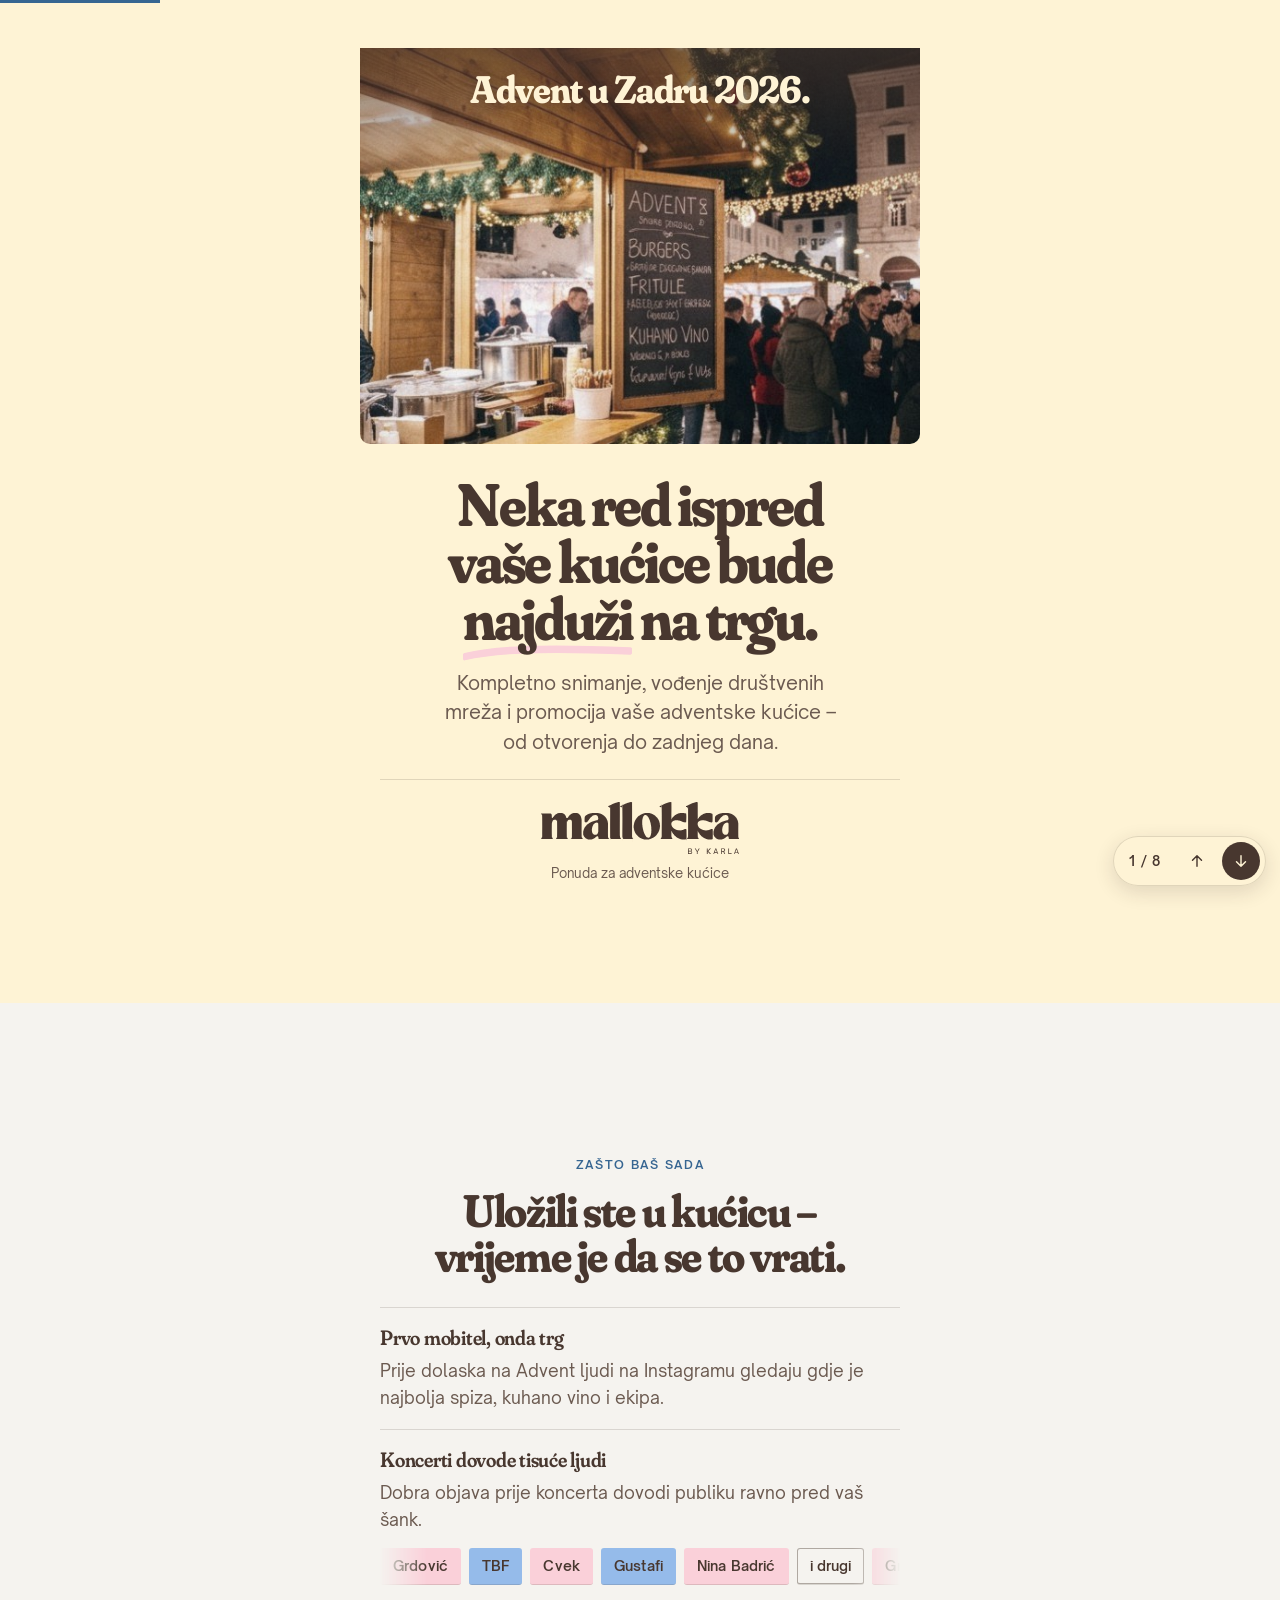
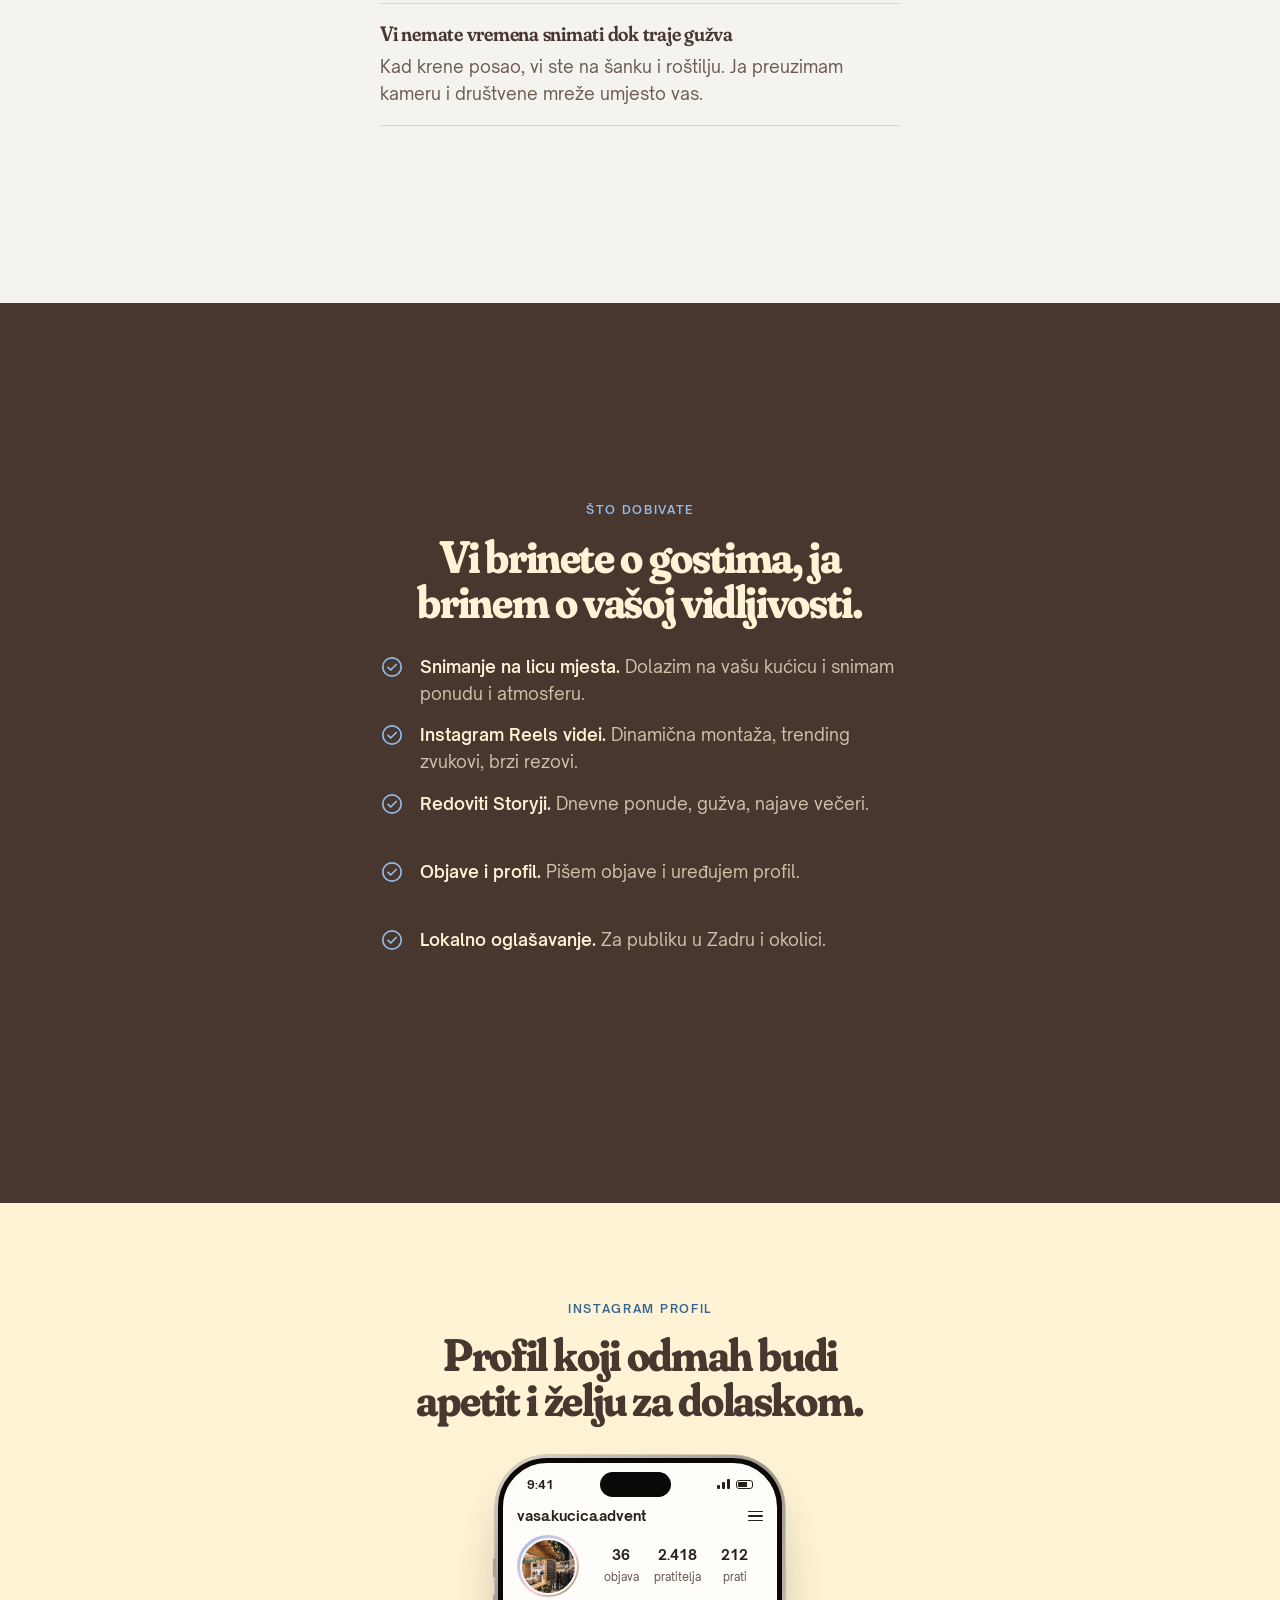
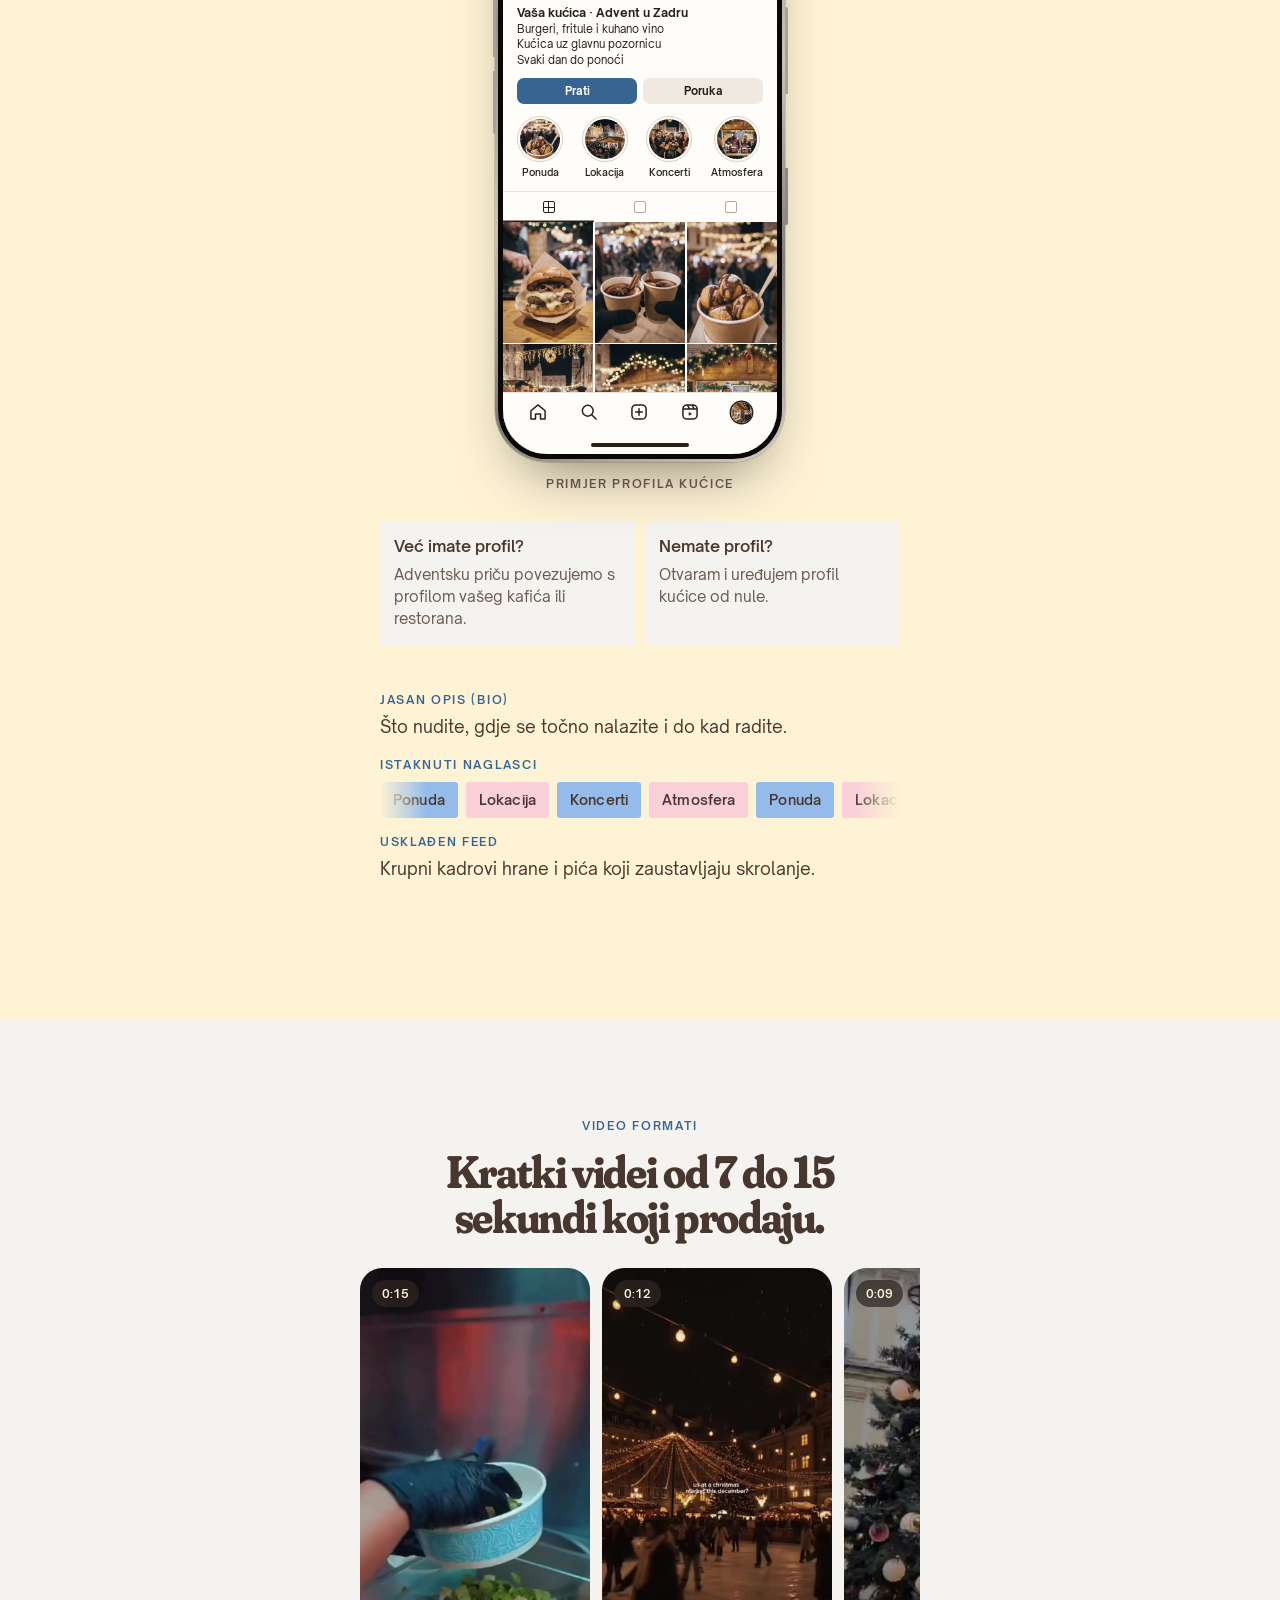
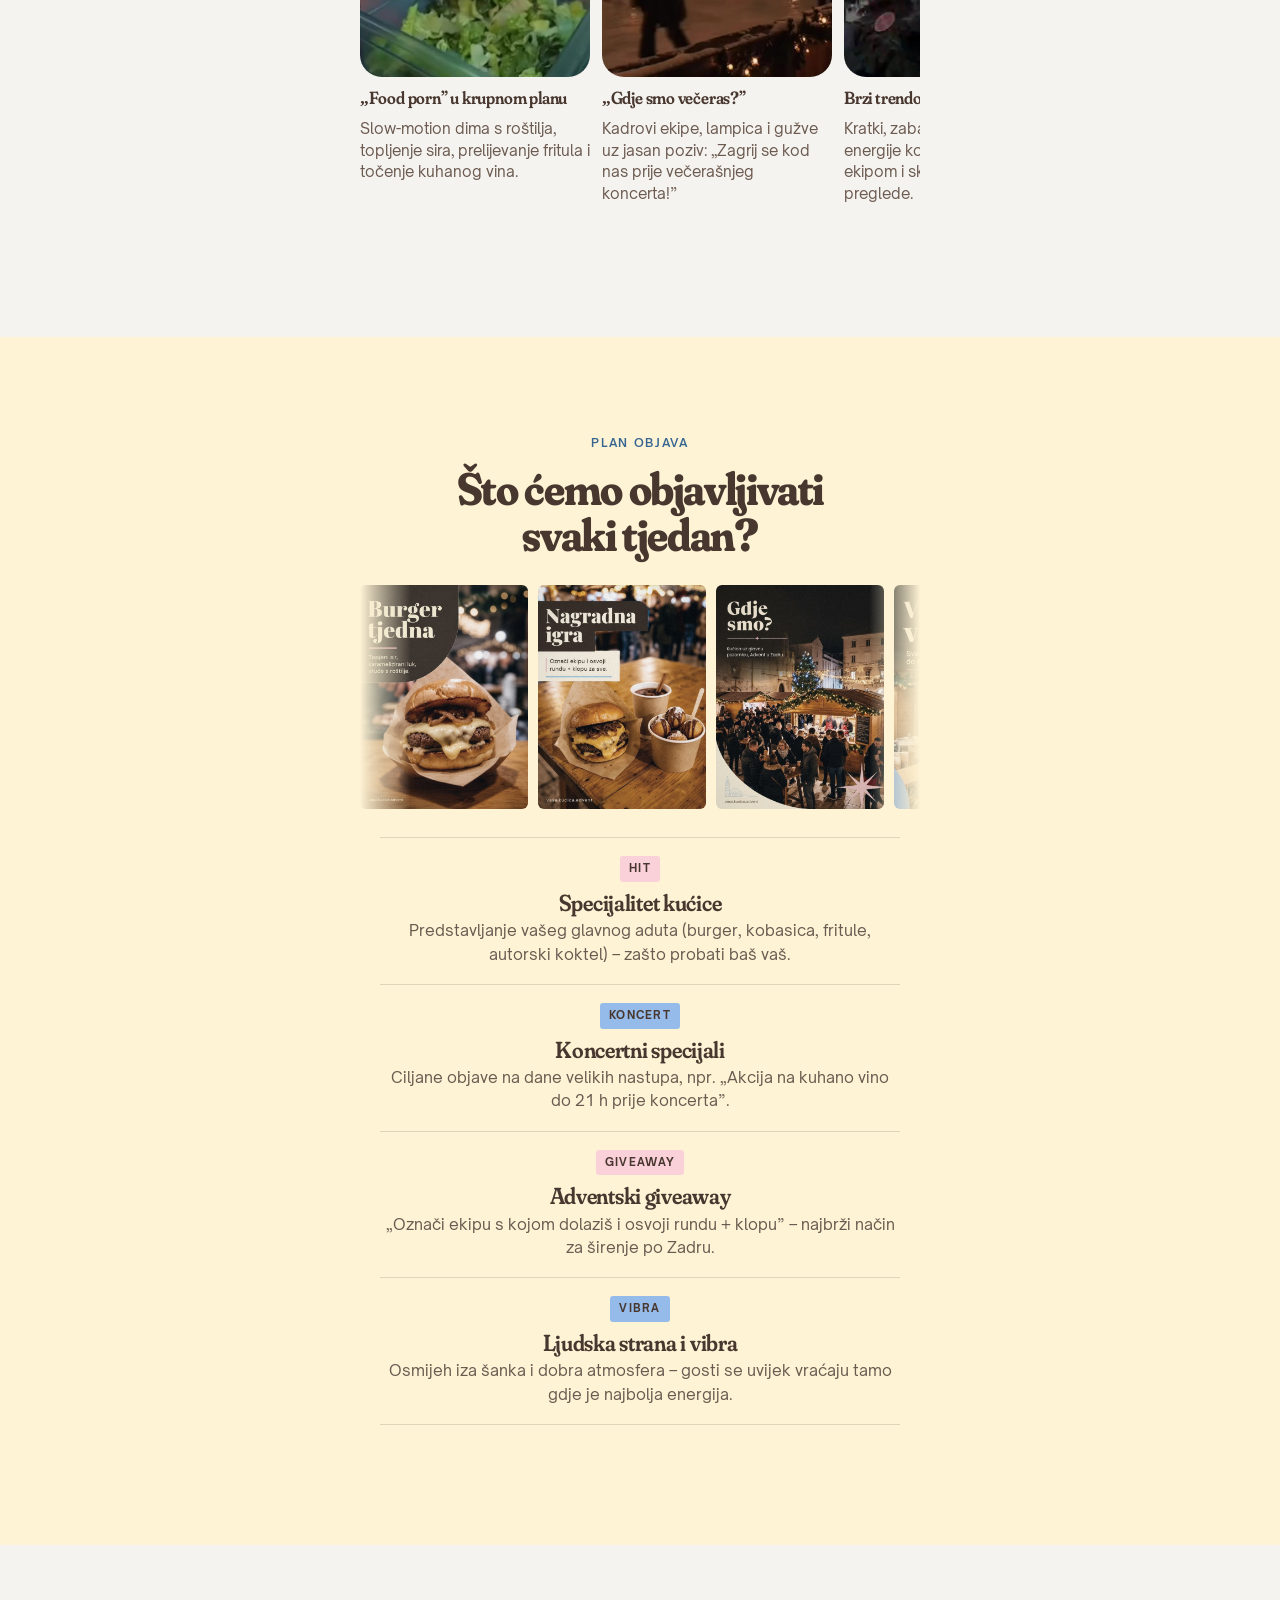
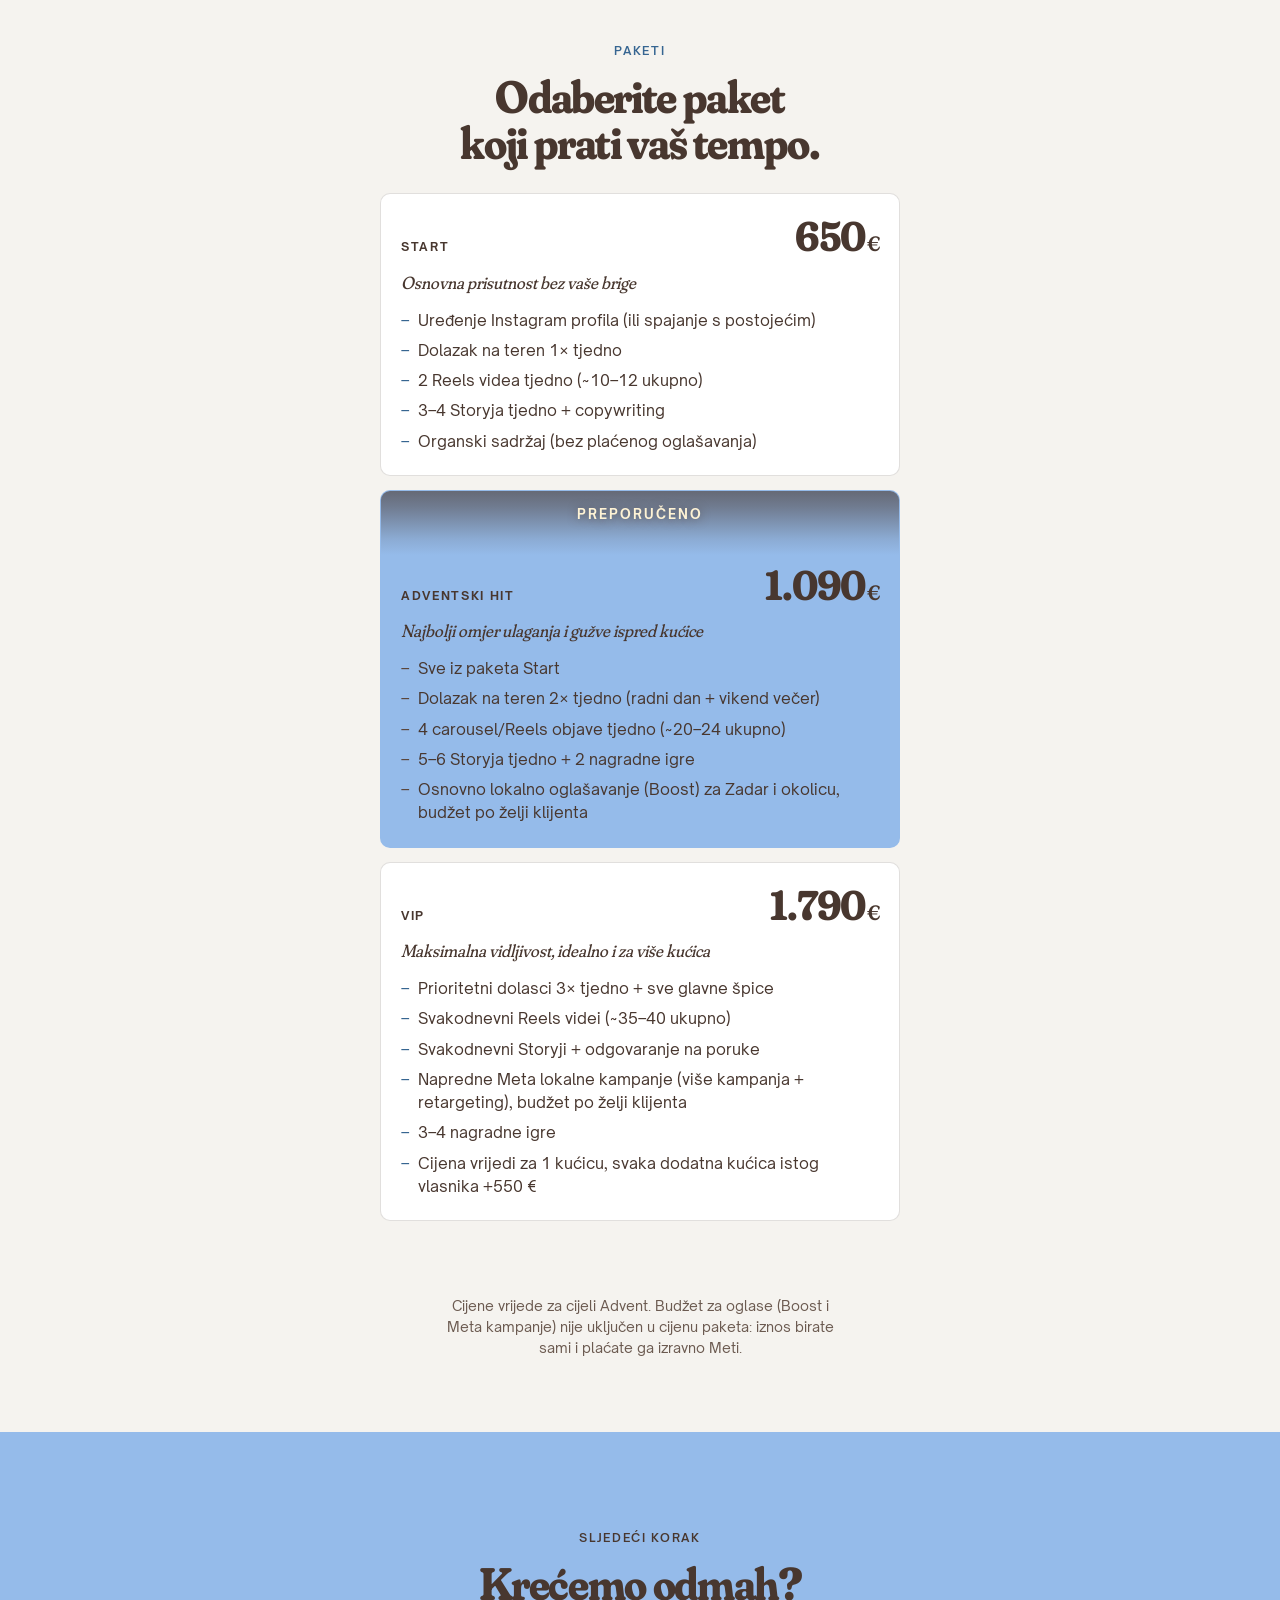
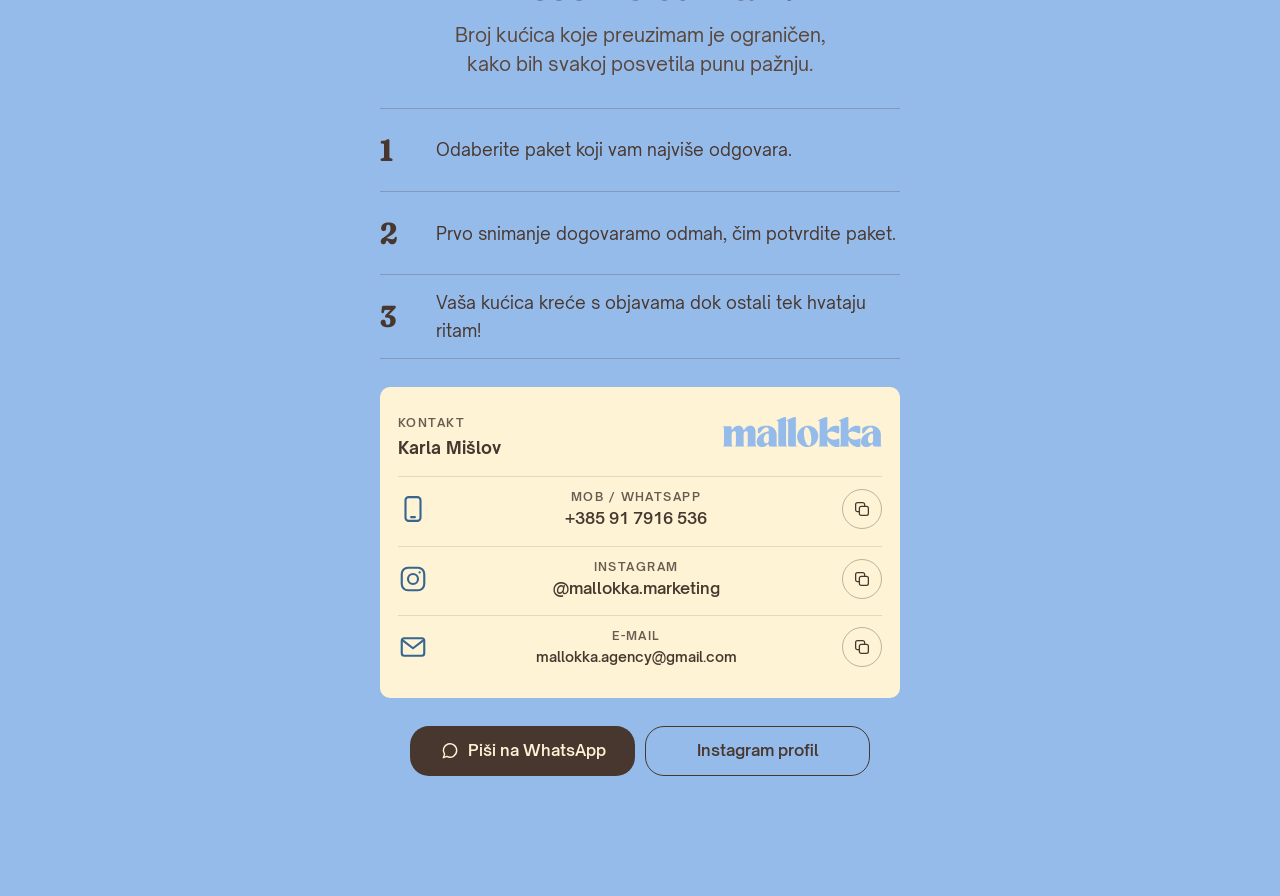
==== commit 39b77963: "Video formati: prvi video odrezan na dnu da se ne vidi rozi natpis Co-Authored-By: Claude Opus 5.5 <" ====
--- a/index.html
+++ b/index.html
@@ -462,7 +462,7 @@
   <div class="bleed" style="margin-top:24px">
     <ul class="reel-row" aria-label="Tri vrste videa">
       <li class="reel">
-        <figure><video src="vid/v1.mp4?v=5face621" poster="vid/v1.jpg?v=c0e0ac15" autoplay muted loop playsinline preload="metadata" aria-label="Krupni kadrovi pripreme hrane: punjenje zdjele, umaci i škampi"></video><span class="len">0:15</span></figure>
+        <figure><video src="vid/v1.mp4?v=fb9aa9f2" poster="vid/v1.jpg?v=63c75fb9" autoplay muted loop playsinline preload="metadata" aria-label="Krupni kadrovi pripreme hrane: punjenje zdjele, umaci i škampi"></video><span class="len">0:15</span></figure>
         <h3>„Food porn” u krupnom planu</h3>
         <p>Slow-motion dima s roštilja, topljenje sira, prelijevanje fritula i točenje kuhanog vina.</p>
       </li>
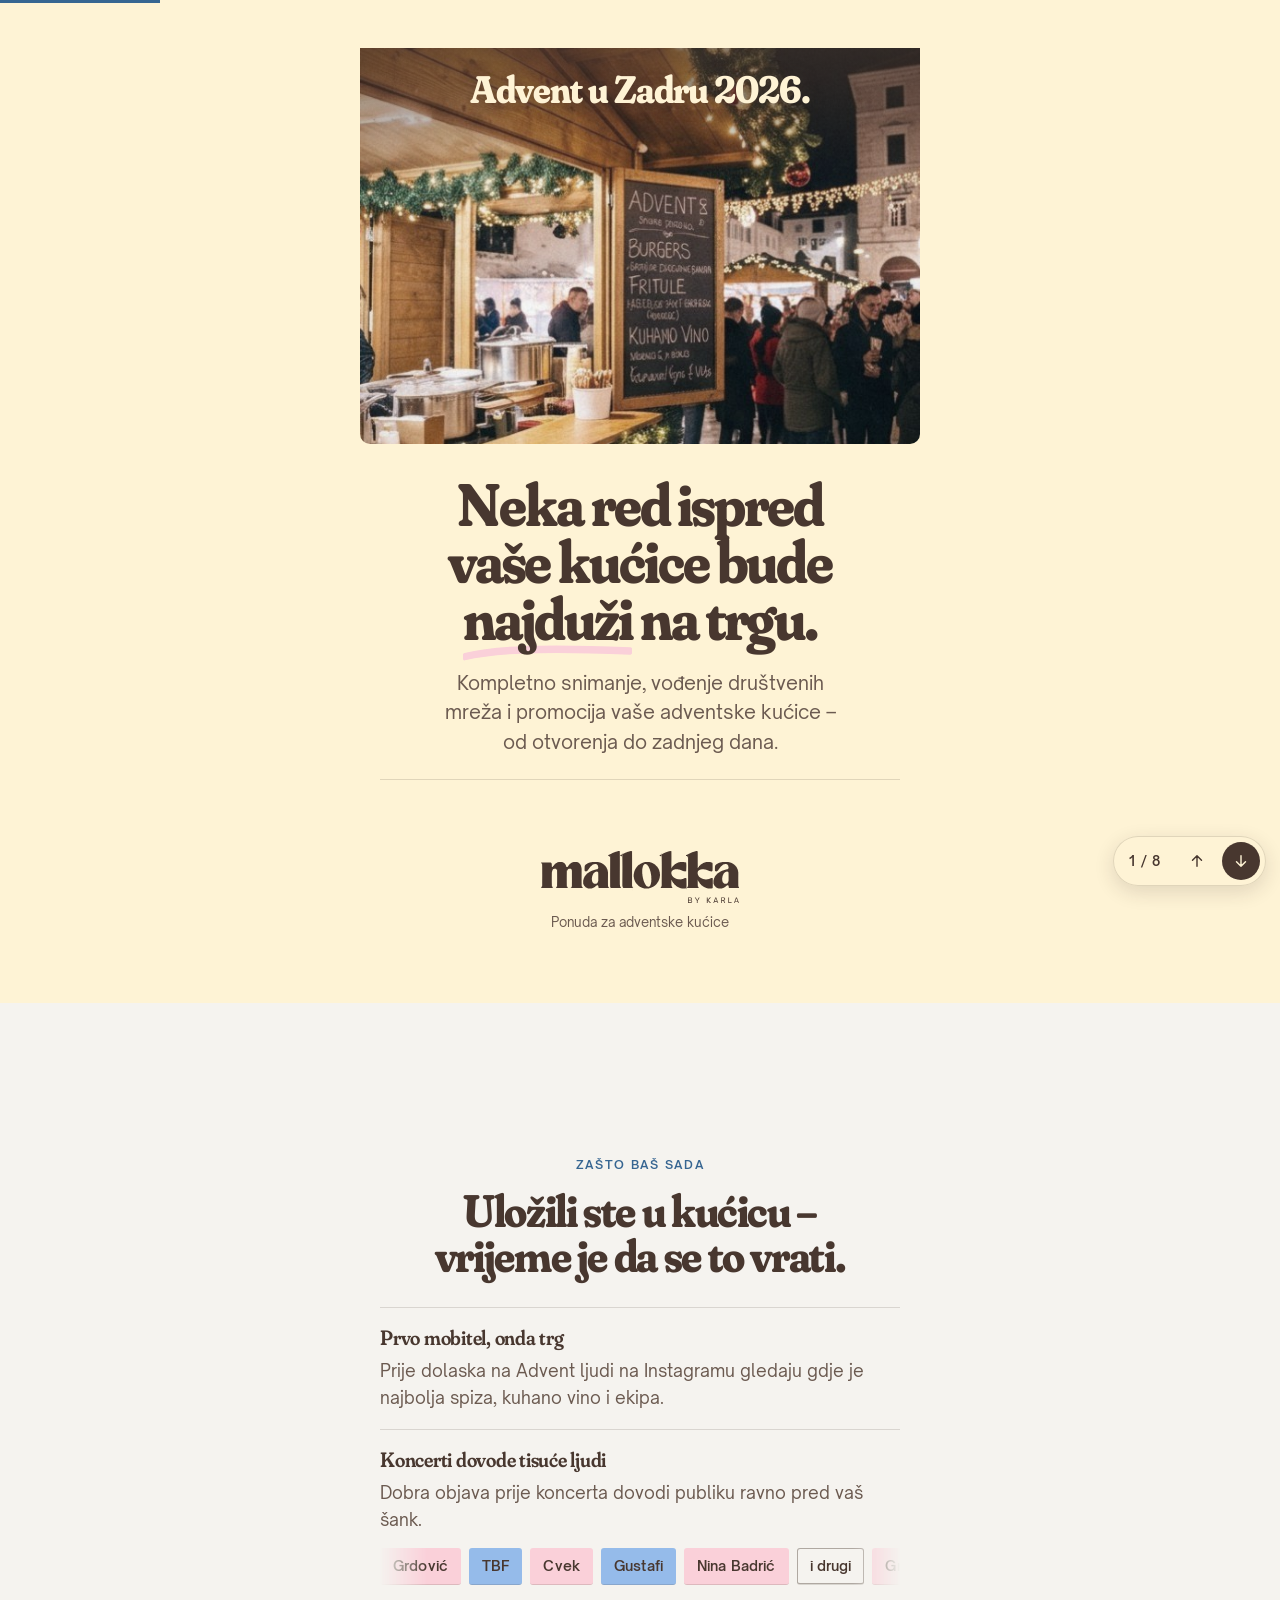
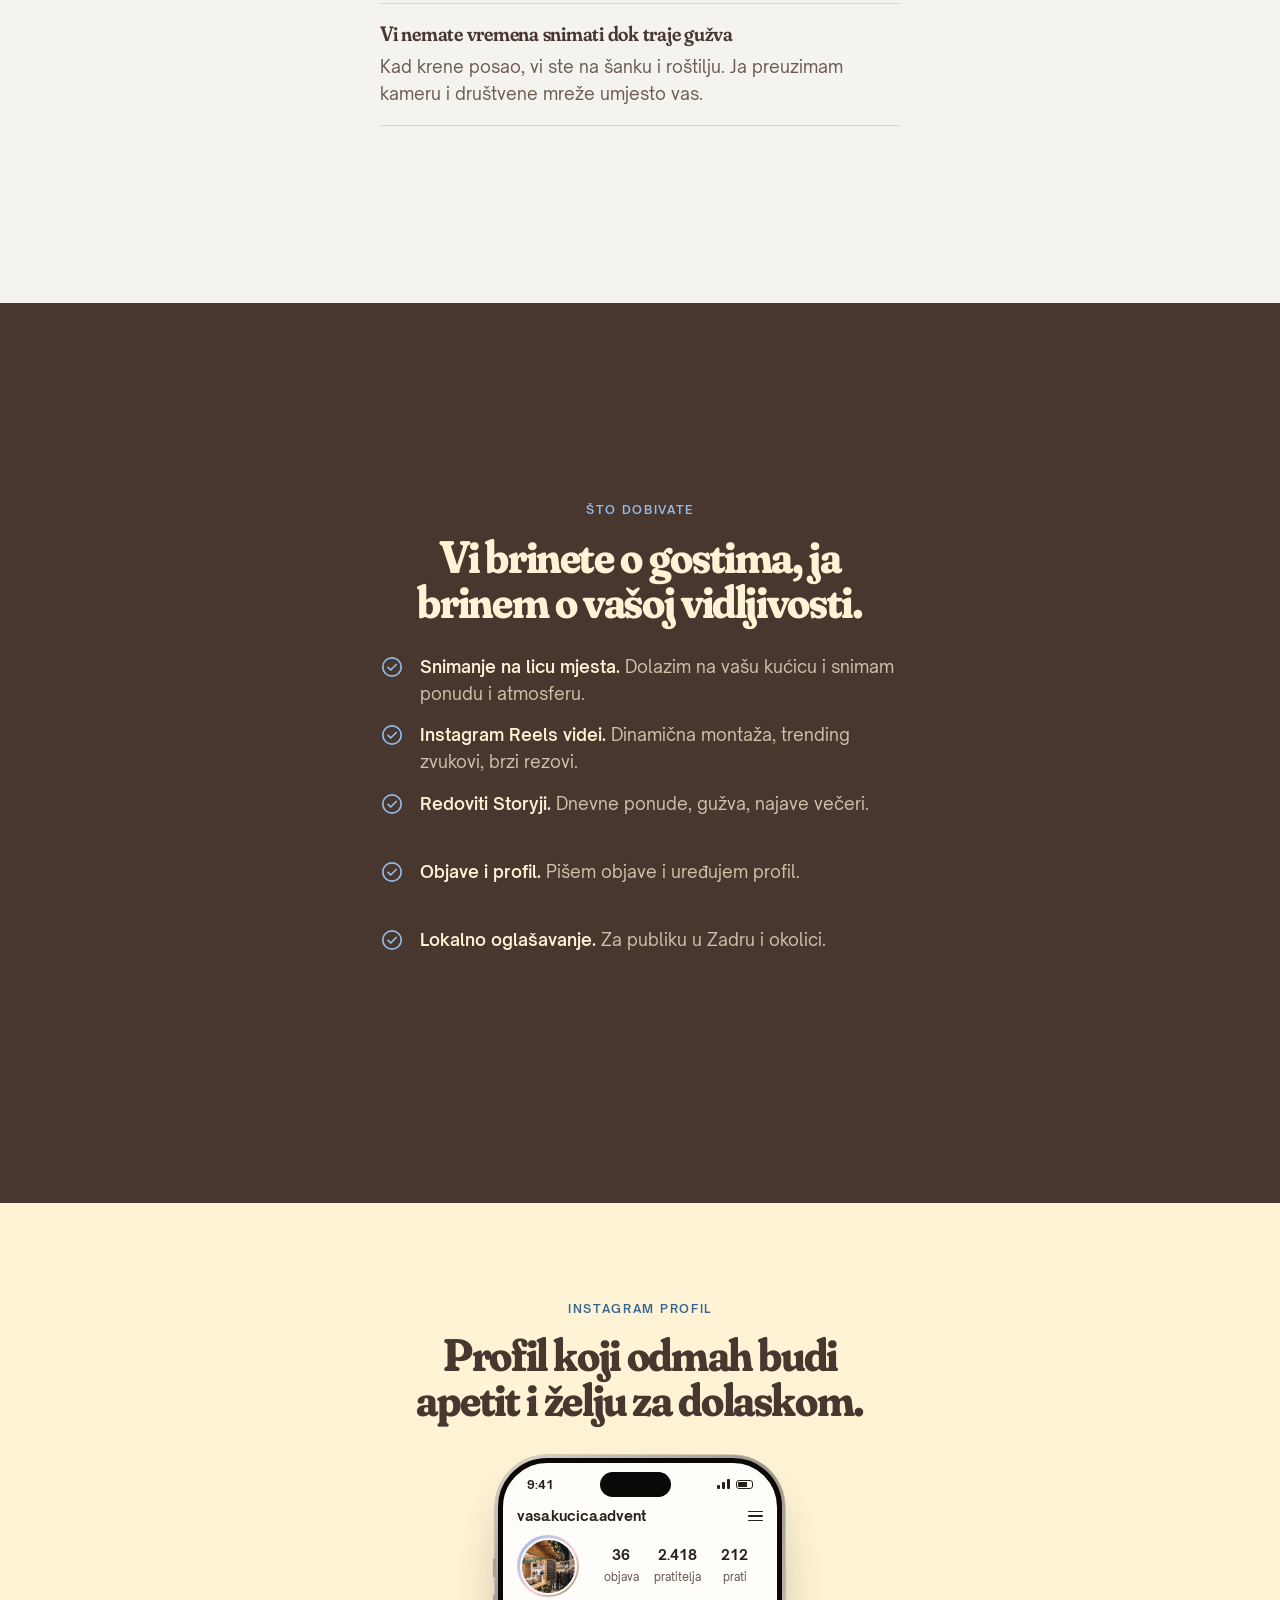
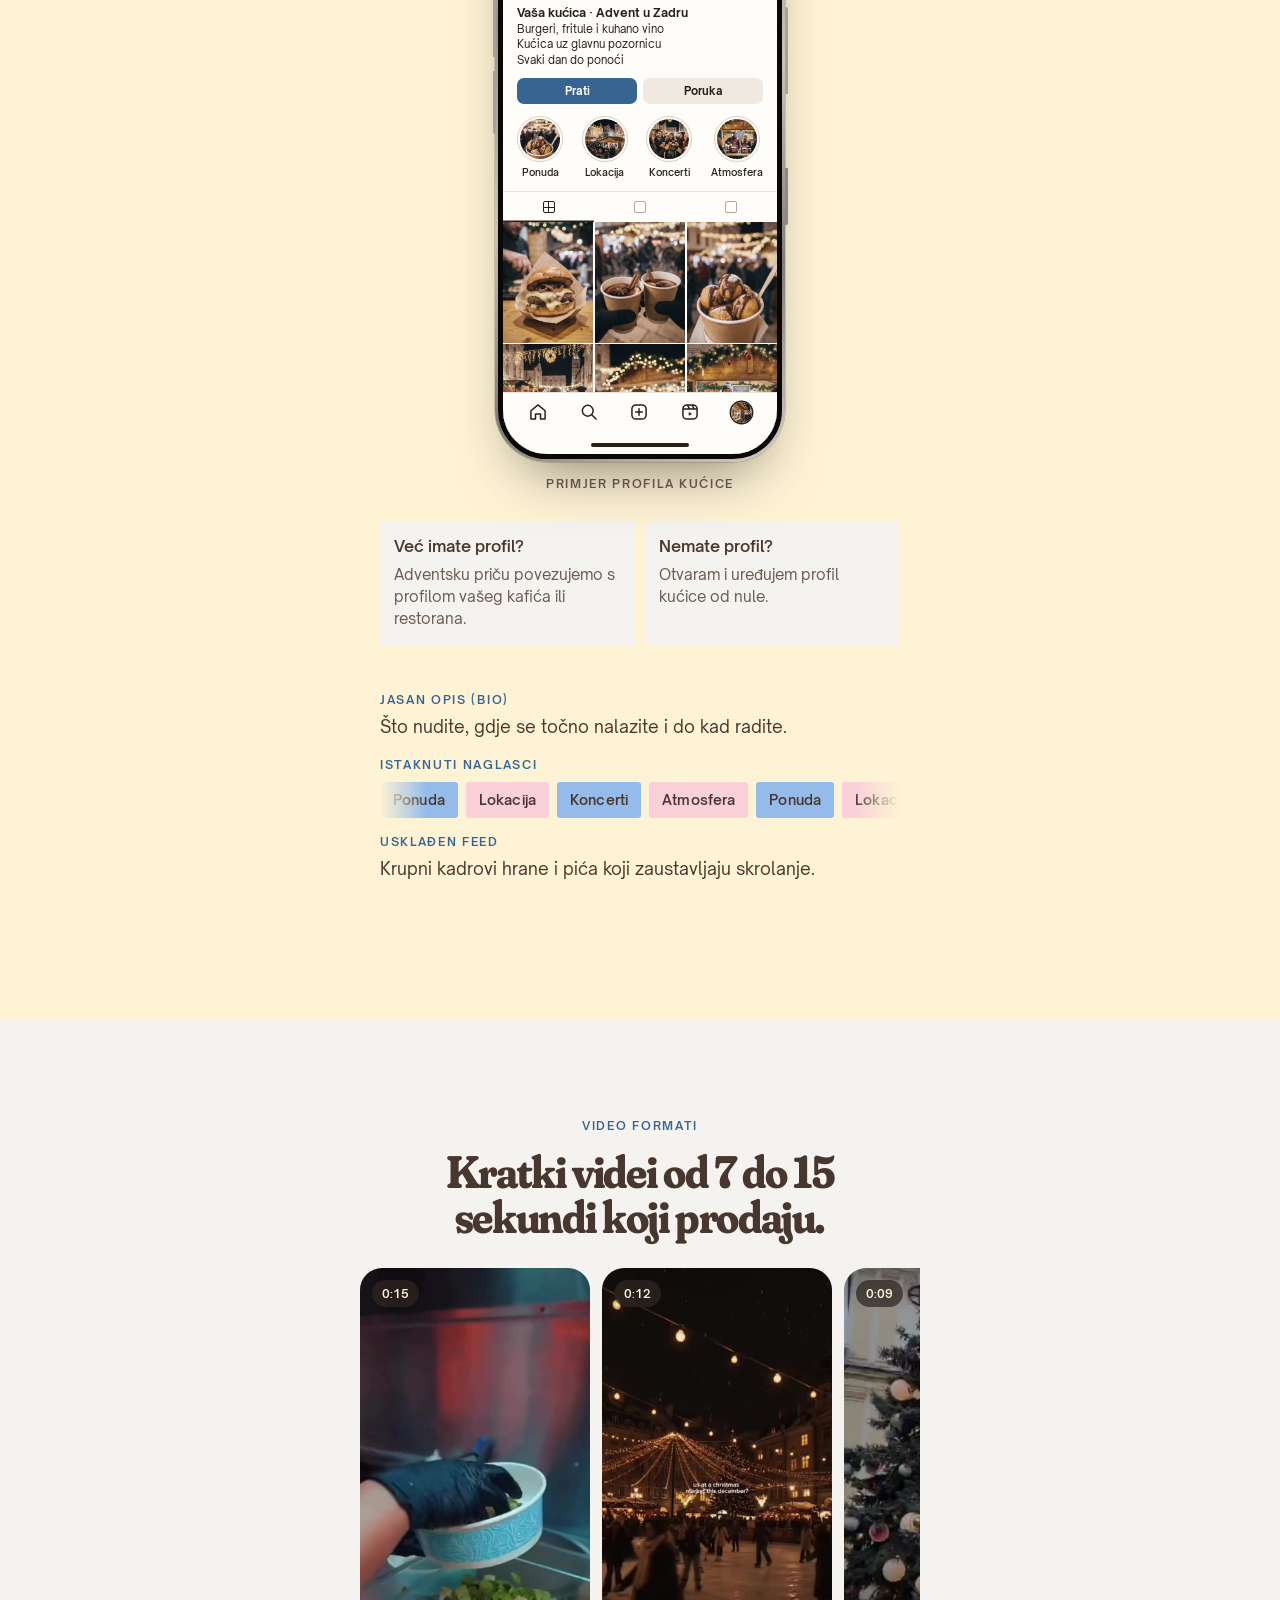
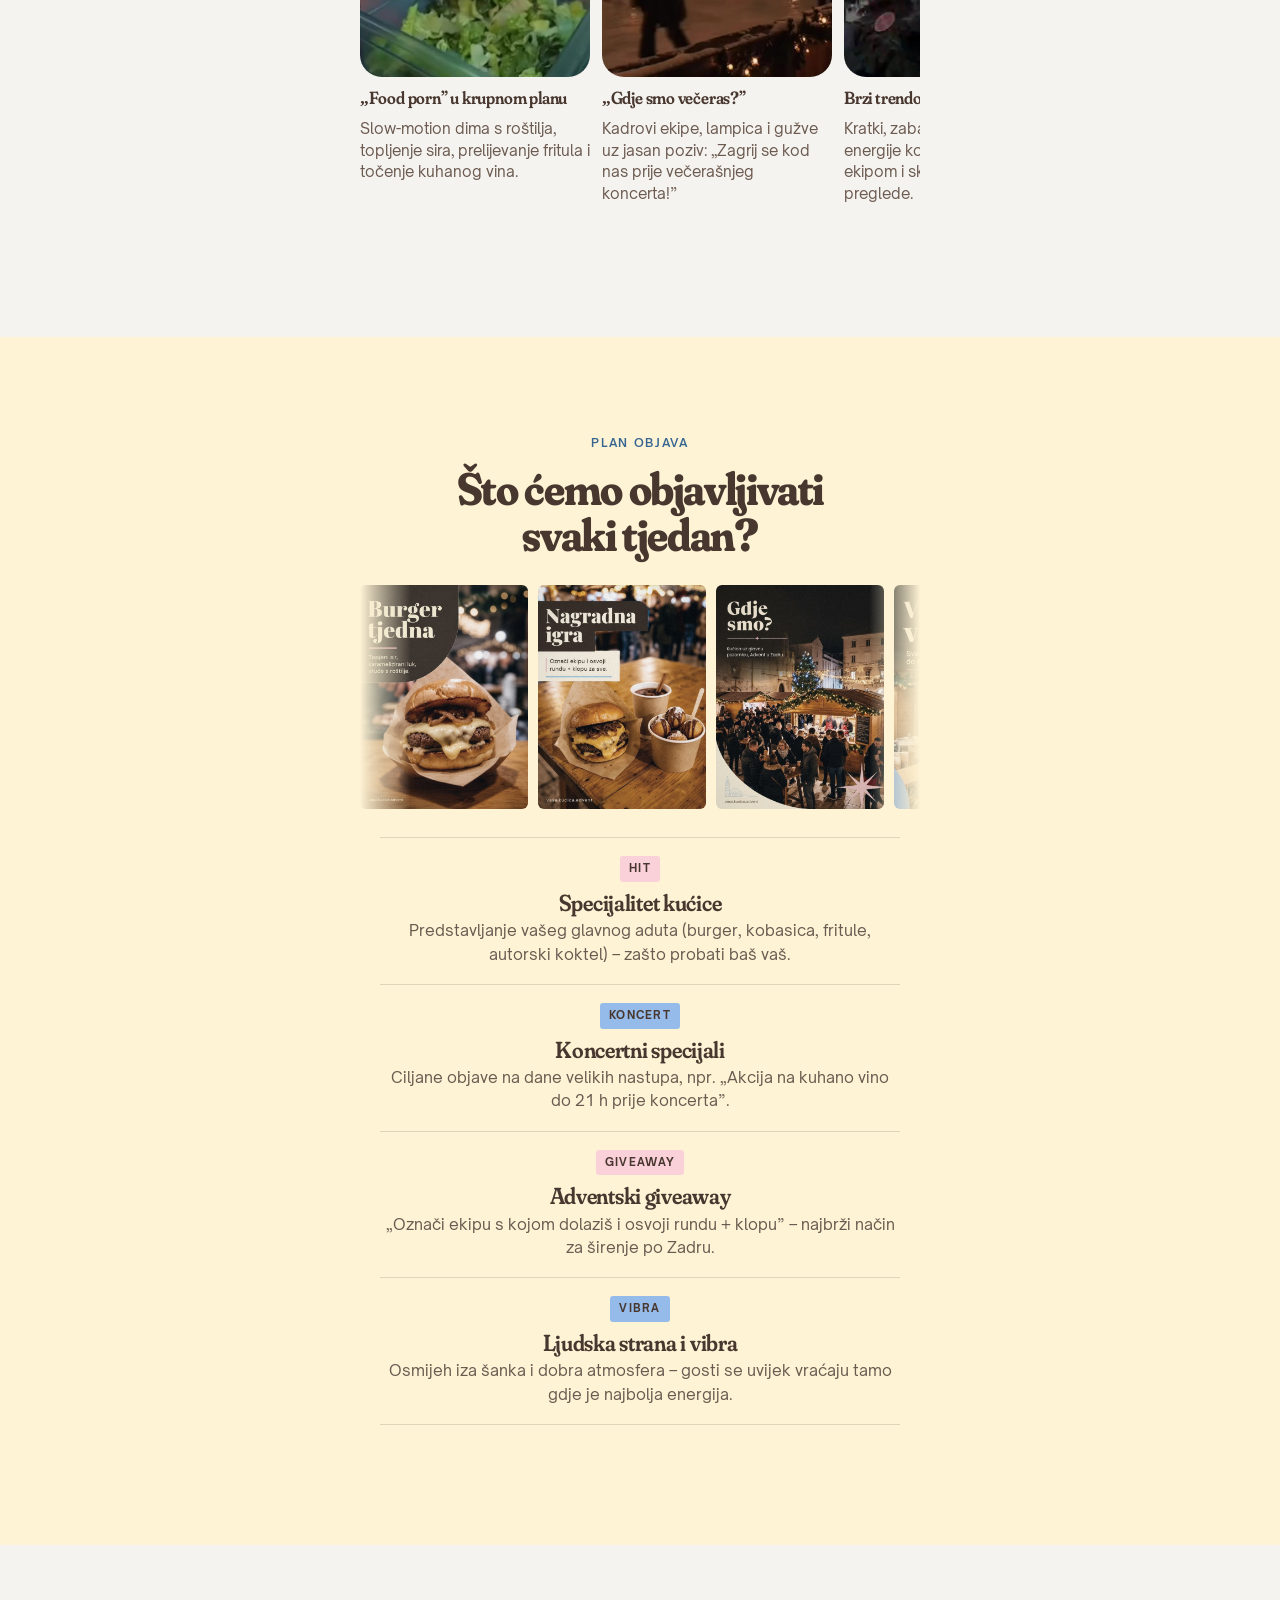
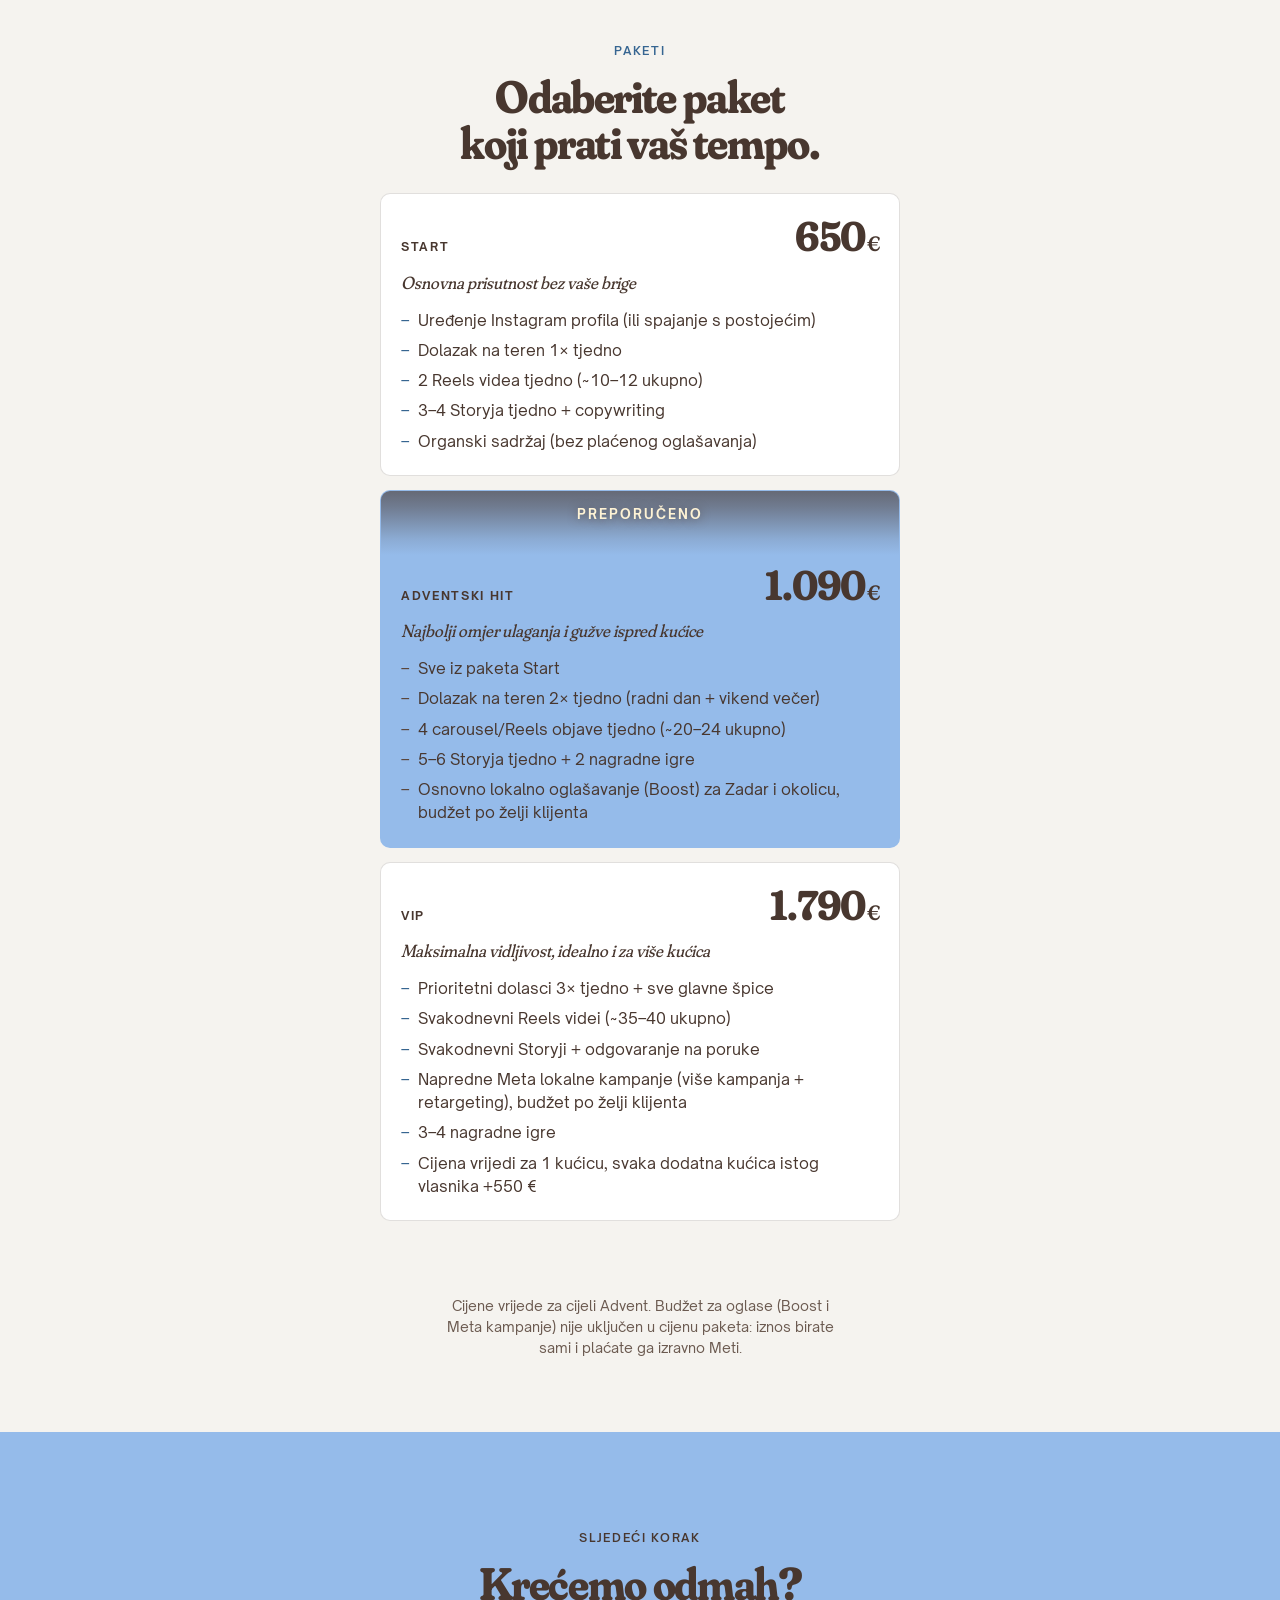
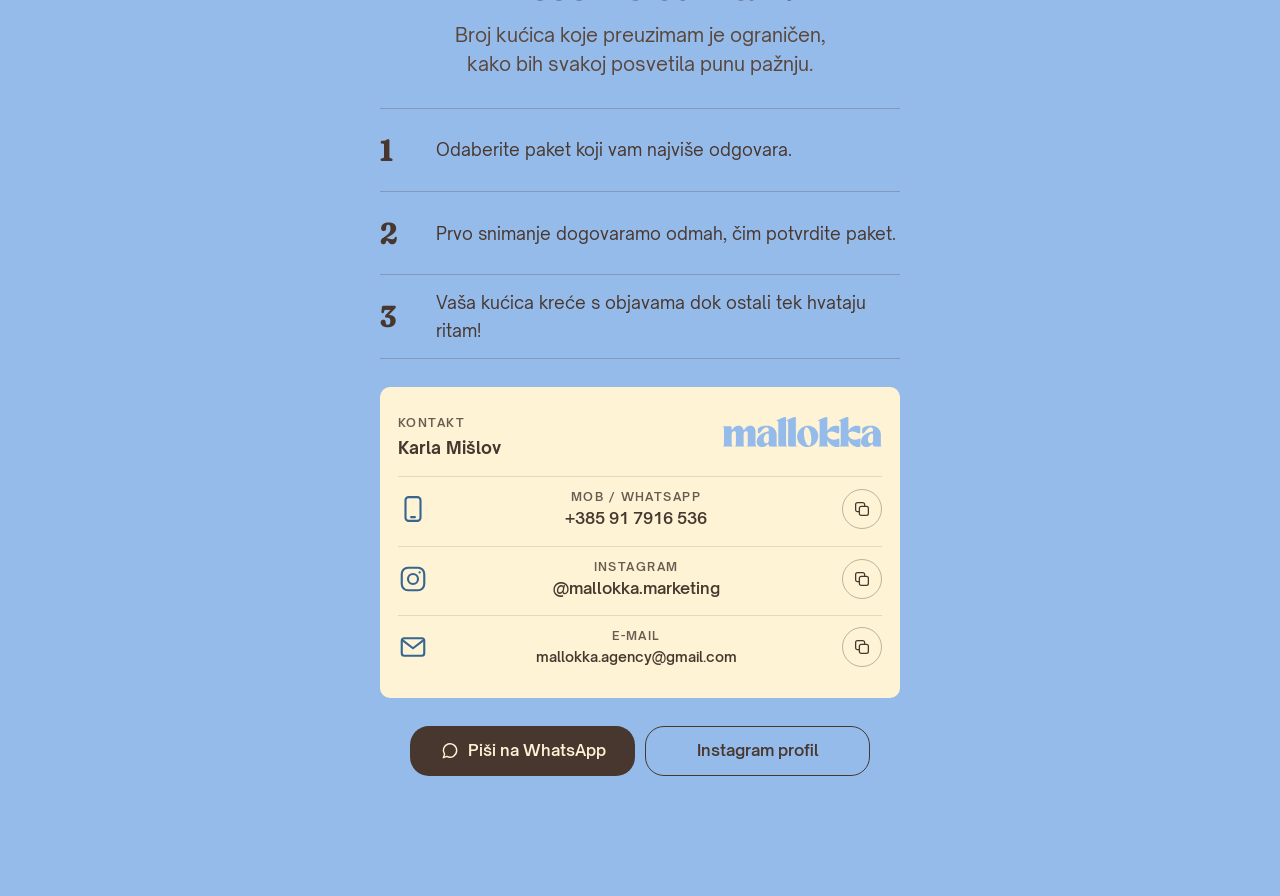
==== commit 0d74153d: "Naslovnica: logo centriran između linije i kraja sekcije Co-Authored-By: Claude Opus 5.5 <noreply@an" ====
--- a/index.html
+++ b/index.html
@@ -118,6 +118,10 @@
 .cover-photo .tag{position:absolute;top:0;left:0;right:0;display:block;text-align:center;padding:22px var(--gr) 84px var(--g);background:linear-gradient(180deg,rgba(72,55,47,.62) 0%,rgba(72,55,47,.48) 25%,rgba(72,55,47,.3) 50%,rgba(72,55,47,.12) 75%,rgba(72,55,47,0) 100%);color:#fef3d5;font-family:var(--font-display);font-variation-settings:var(--font-axes);font-weight:700;font-size:clamp(1.75rem,7.6vw,2.4rem);line-height:1;letter-spacing:-.025em;text-shadow:0 2px 16px rgba(72,55,47,.6)}
 .cover .in{padding-top:32px;gap:22px;text-align:center;align-items:center}
 .cover .brand{align-self:stretch}
+/* logo block sits centred between the divider line and the end of the cover: the slide's bottom padding moves into it */
+#s1{padding-bottom:0}
+.cover .in{flex:1}
+.cover .brand{flex:1;justify-content:center;padding-block:63px}
 .brand{display:flex;flex-direction:column;align-items:center;gap:10px;padding-top:22px;border-top:1px solid var(--line);text-align:center}
 .brand svg{height:52px;width:auto;color:var(--text);display:block}
 .brand small{font-size:.8125rem;color:var(--muted);text-align:center;line-height:1.4}
@@ -301,6 +305,7 @@
   #s7{padding-bottom:0}
   .pack-note{padding-block:74px}
   .cover{padding-top:48px}
+  .cover .brand{padding-block:71px}
   .cover-photo{max-height:44svh}
 }
 </style>
